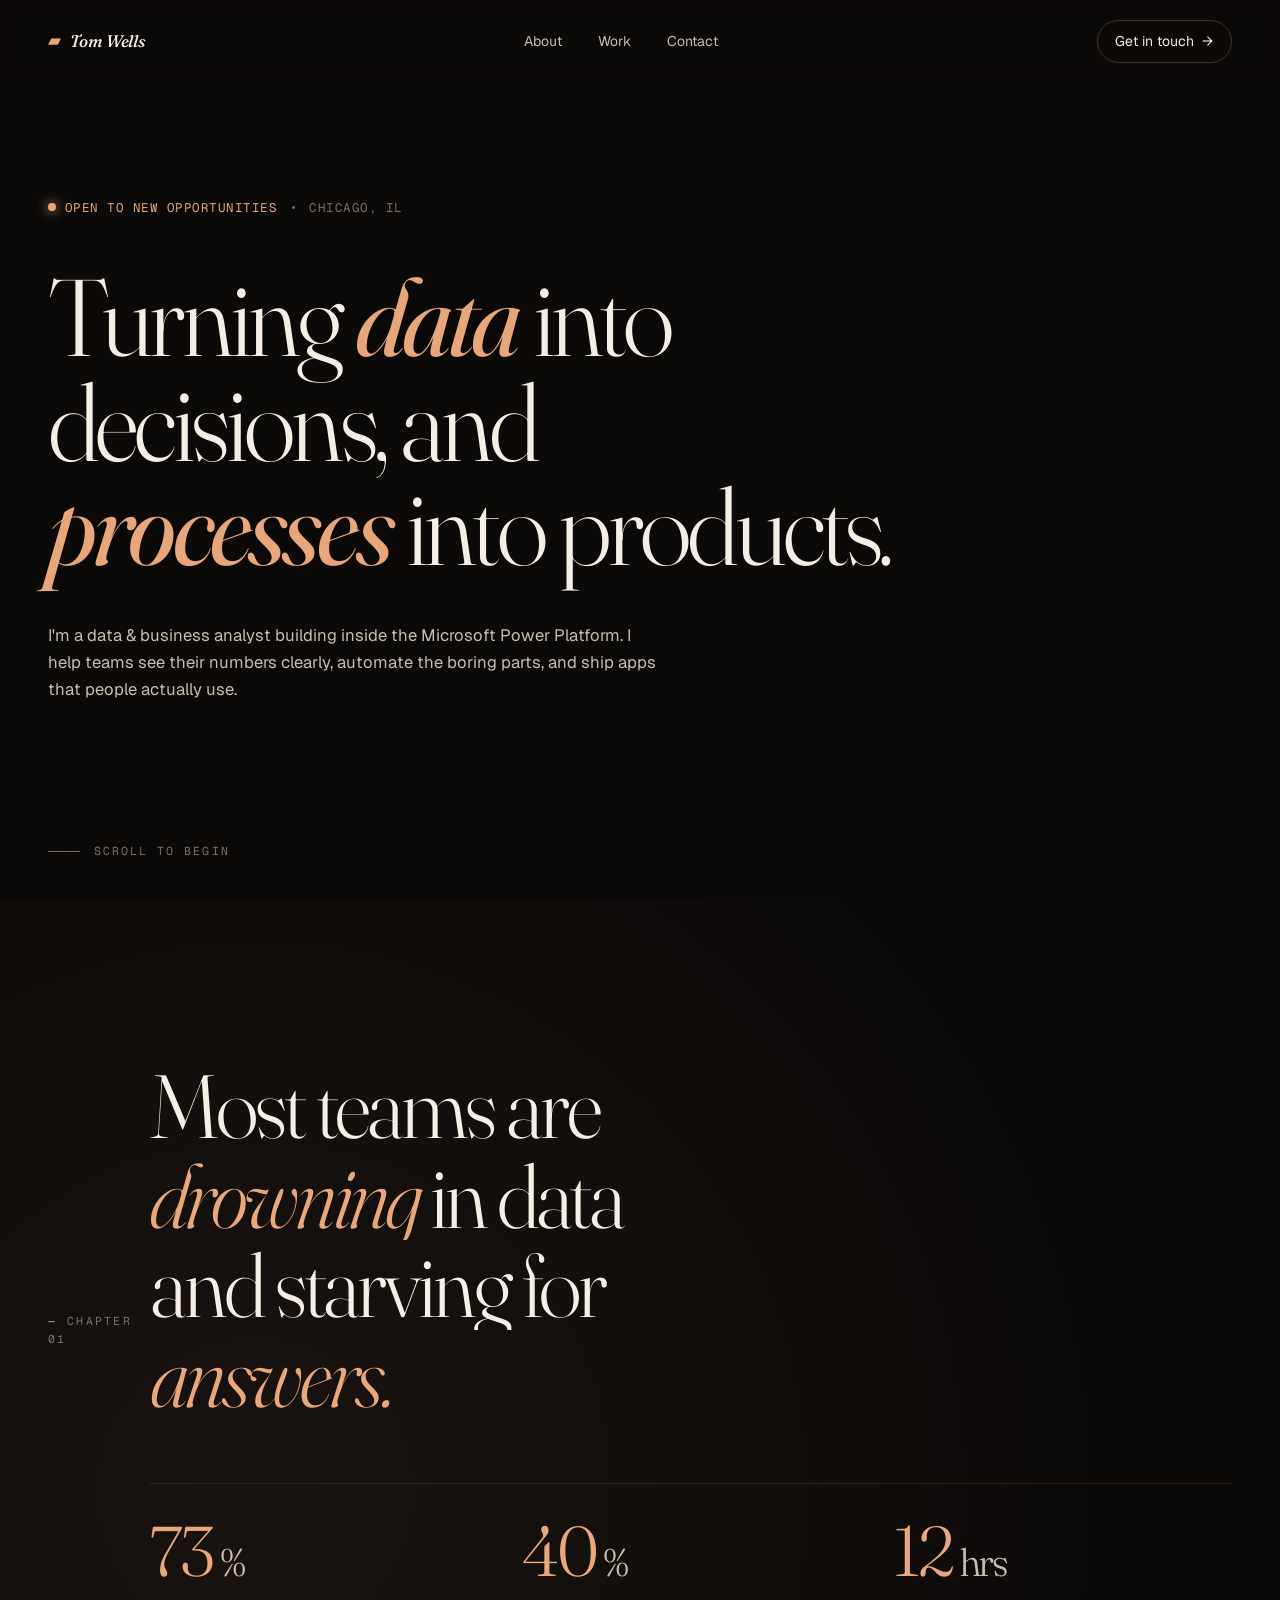
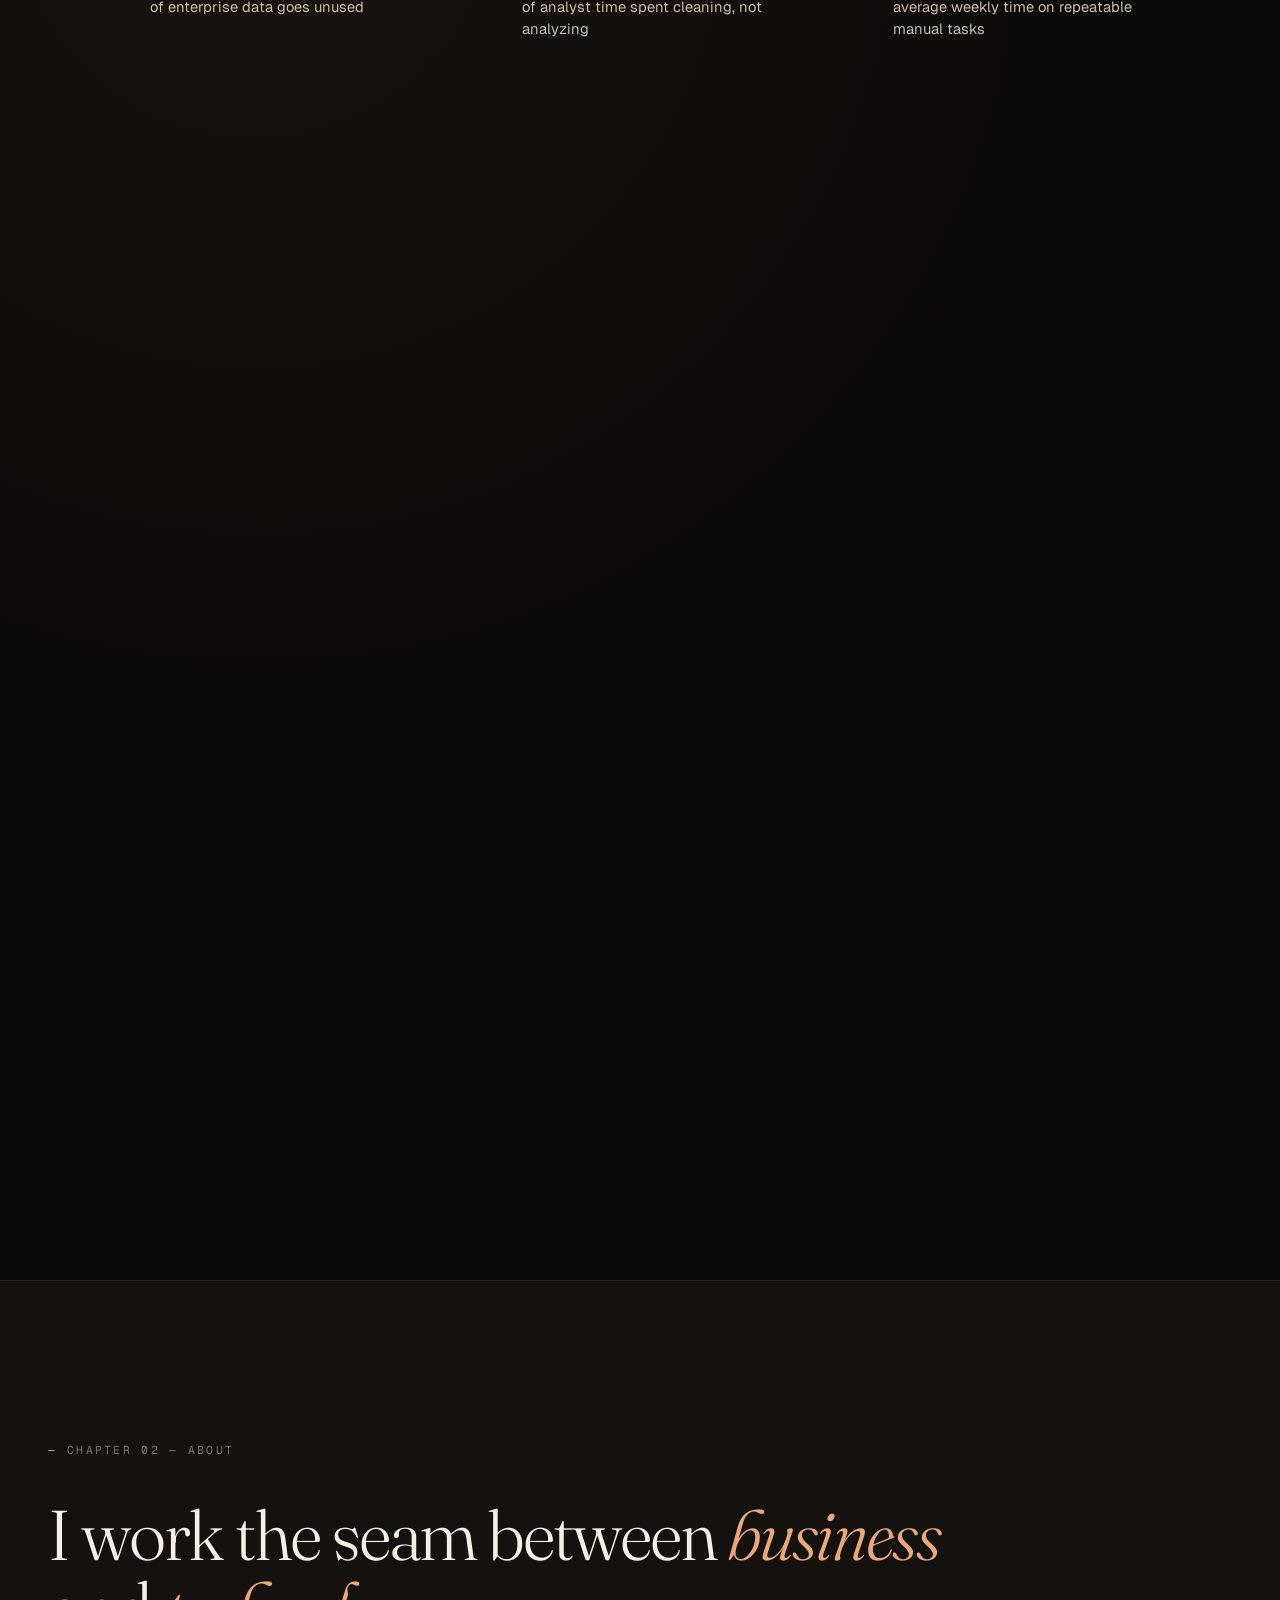
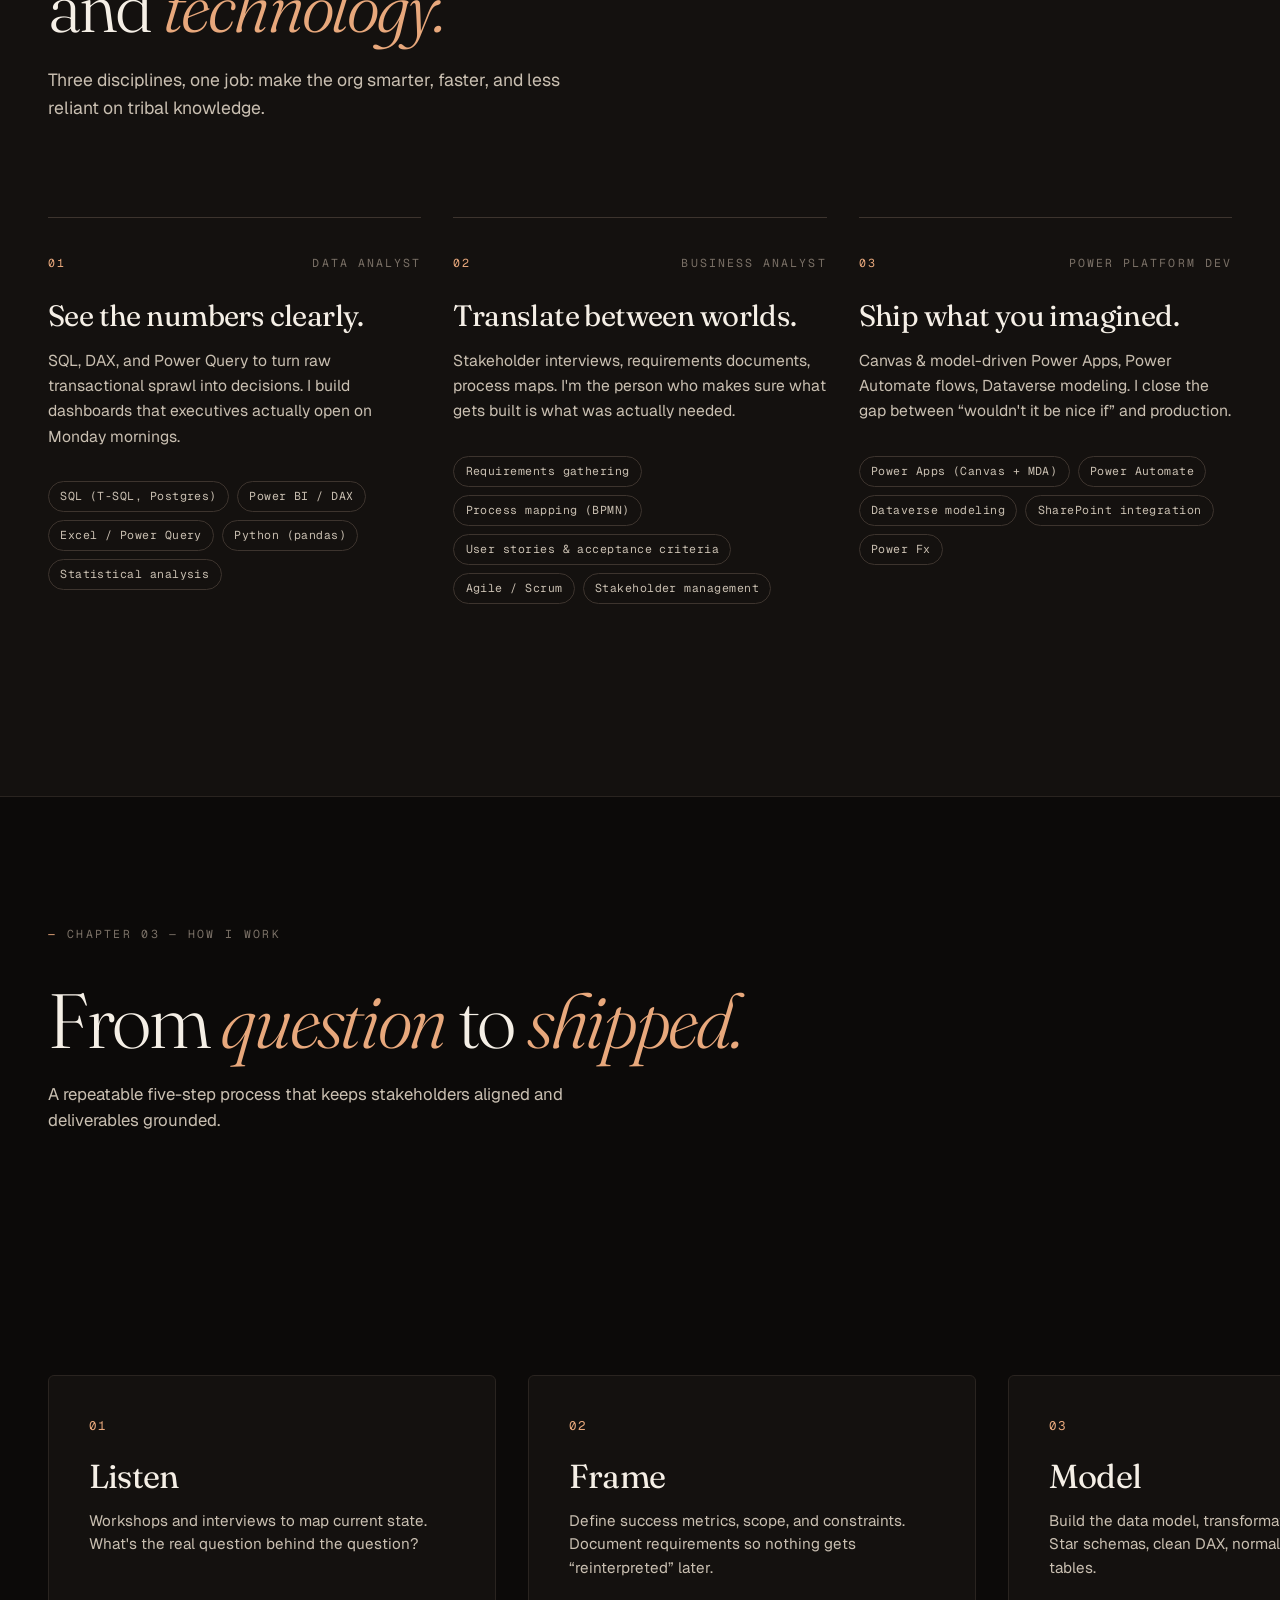
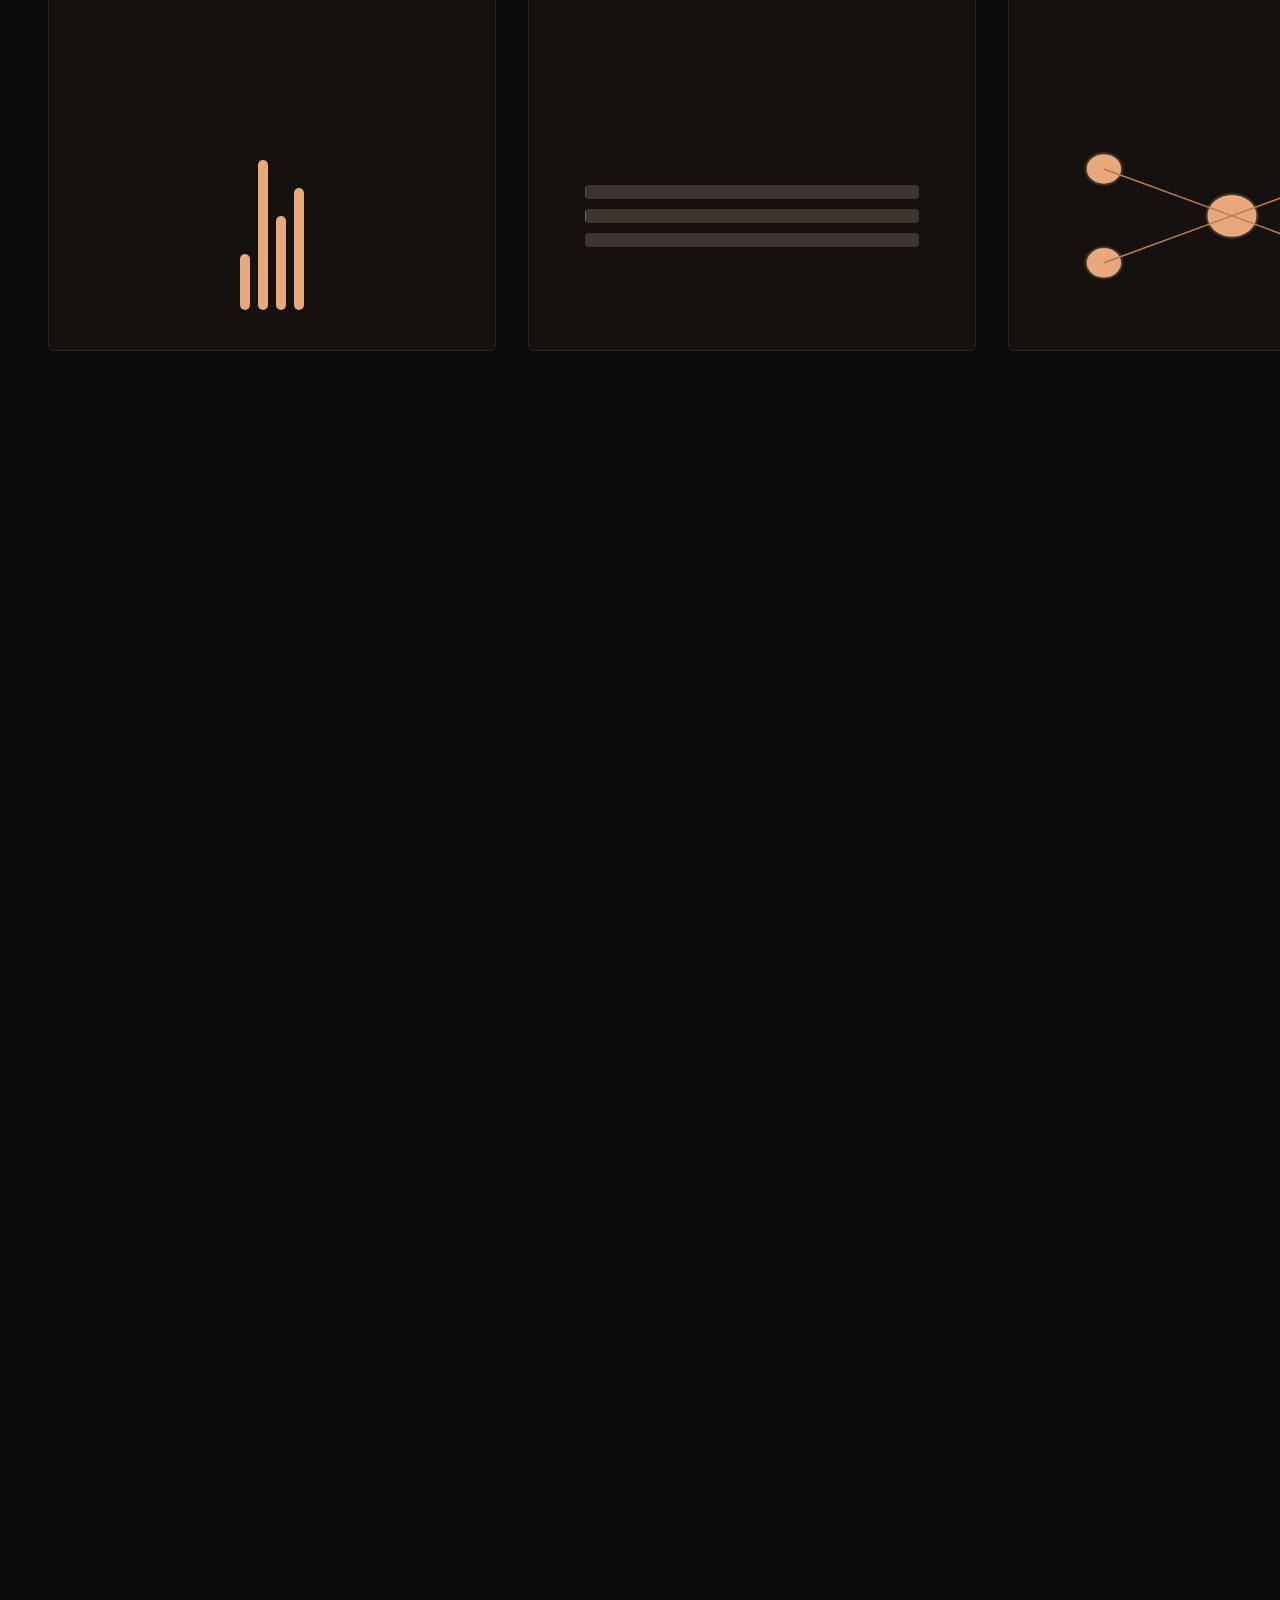
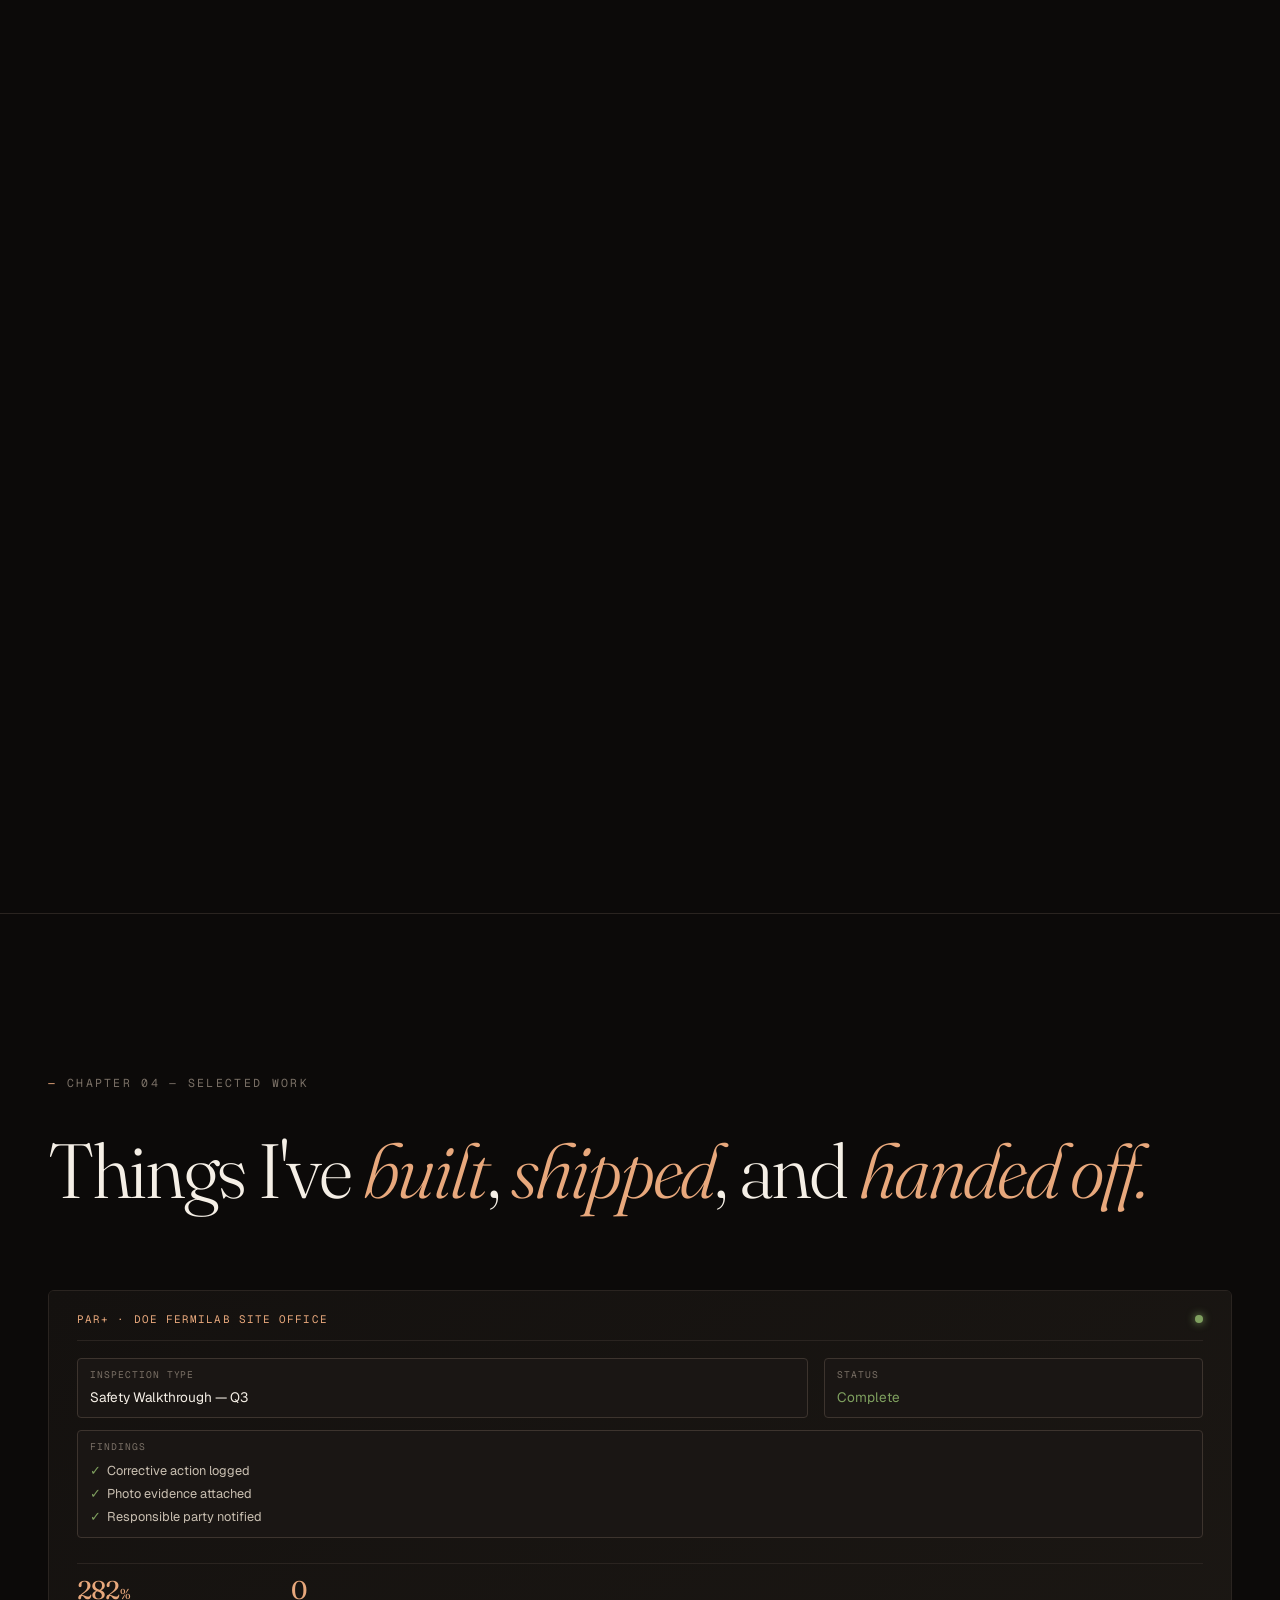
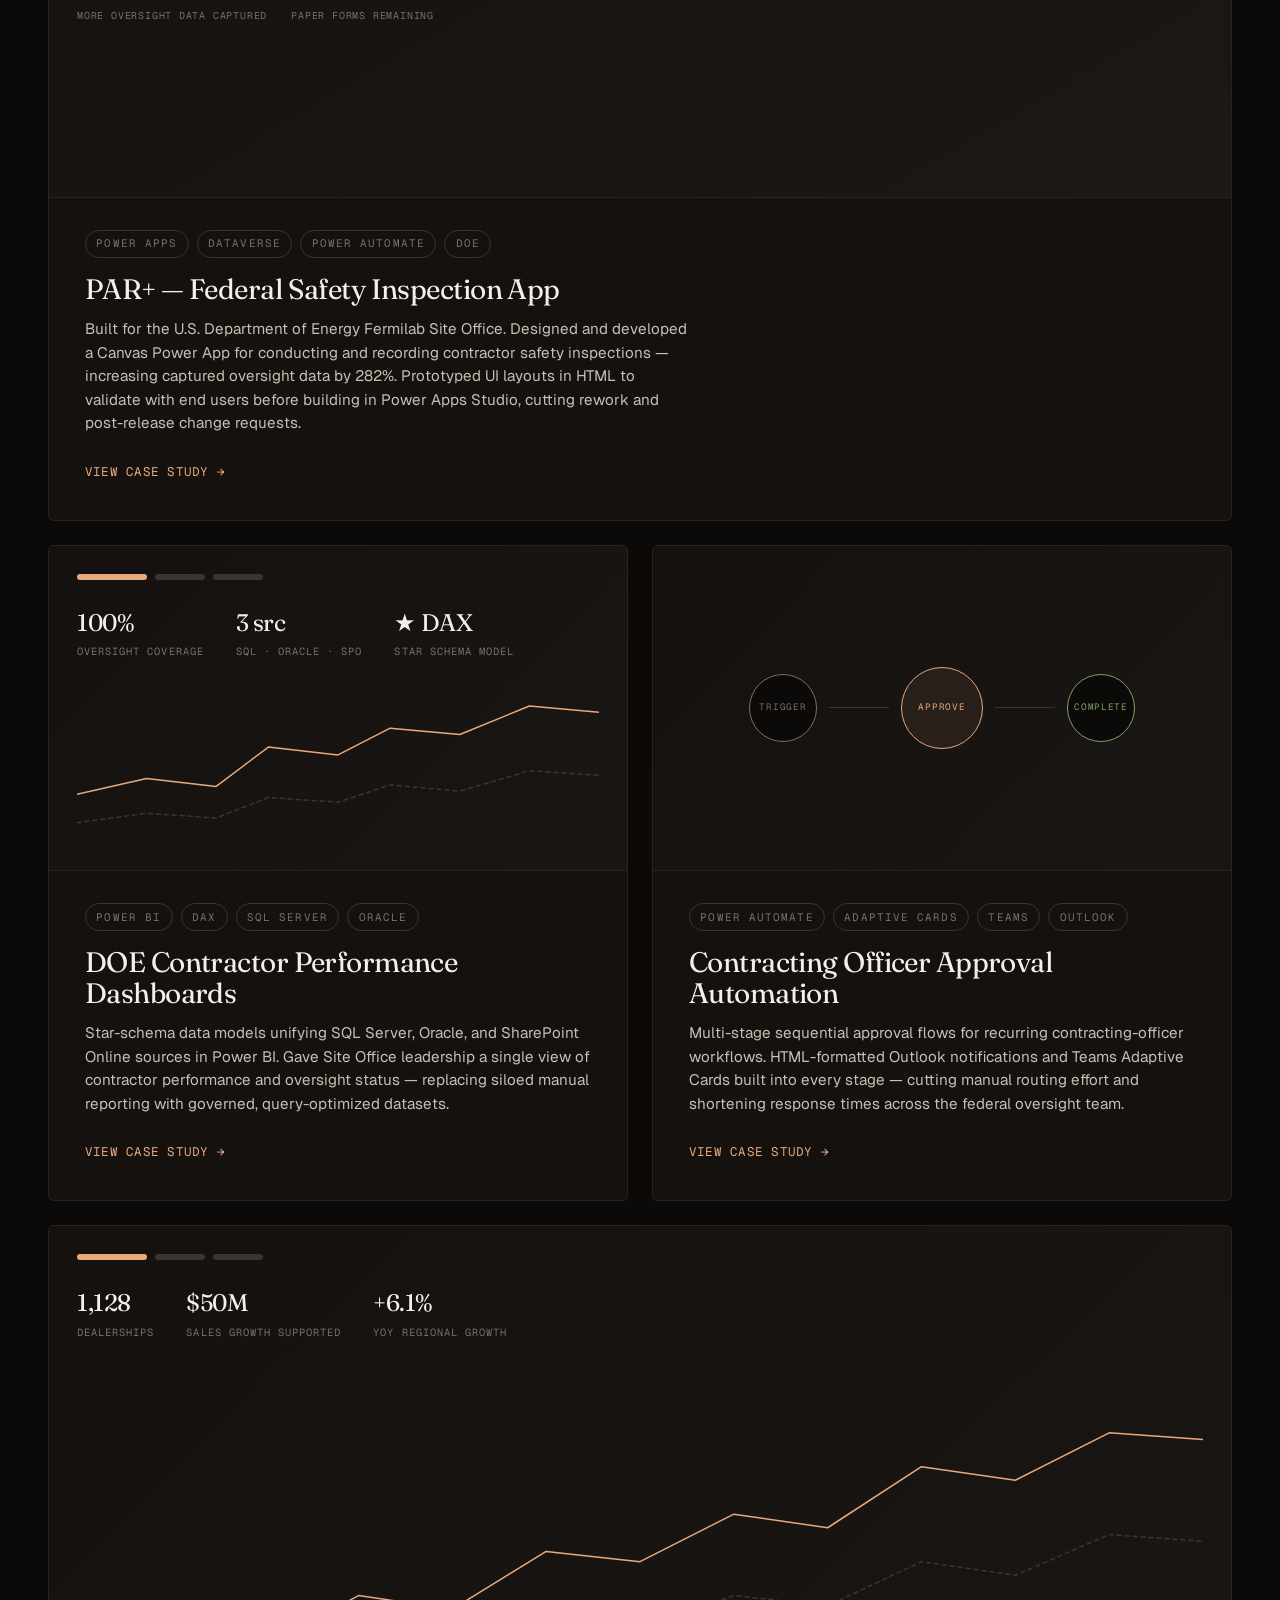
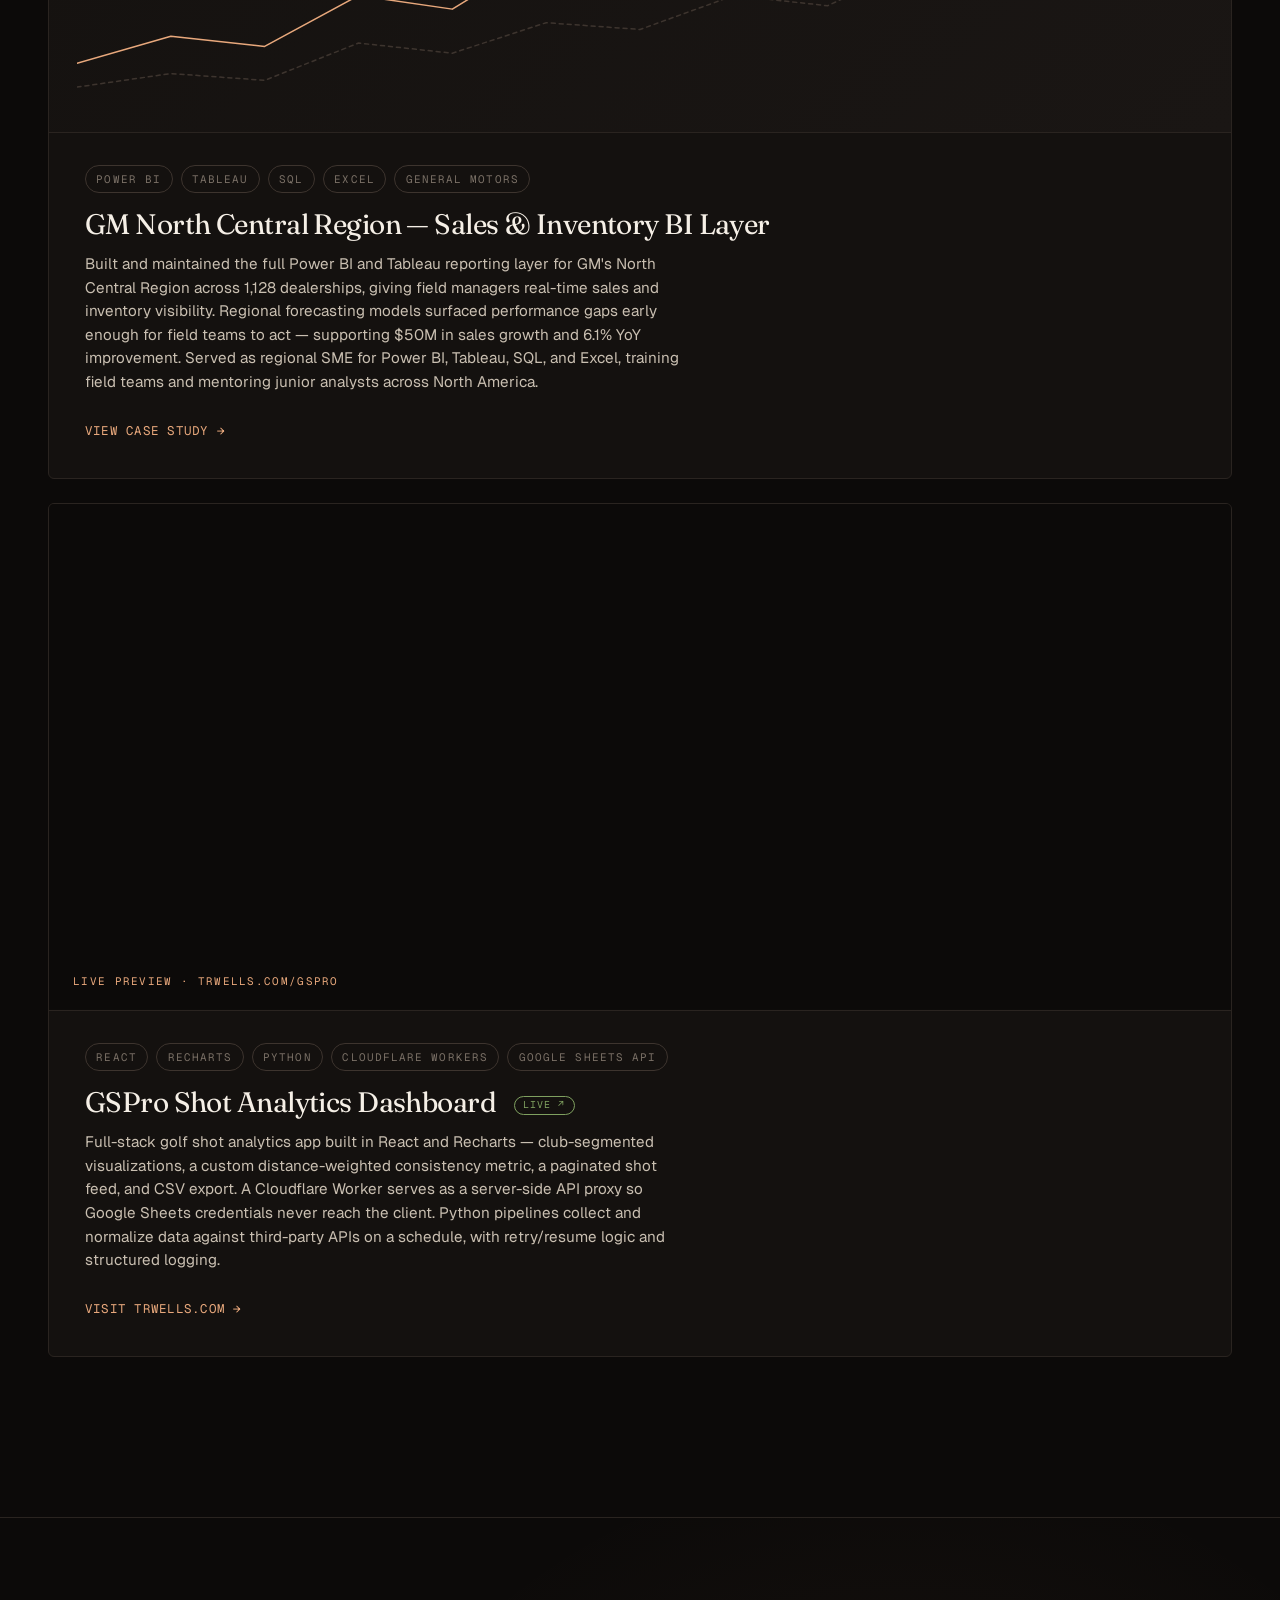
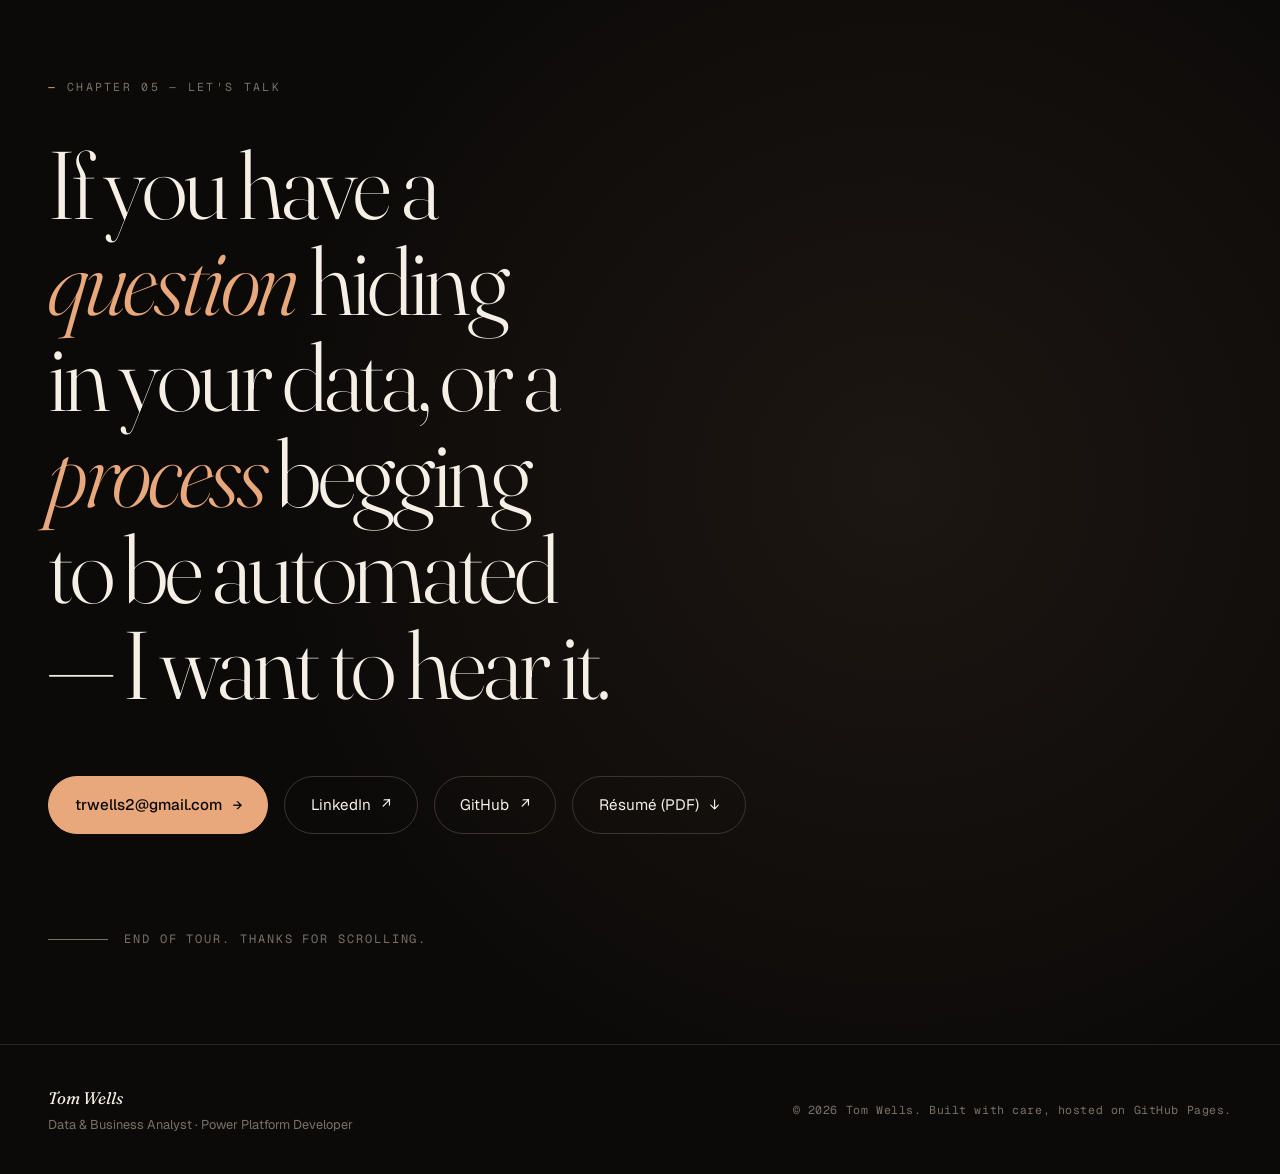
==== index.html @ bfade181 "Update personal information in index.html" ====
<!DOCTYPE html>
<html lang="en">
<head>
  <meta charset="UTF-8" />
  <meta name="viewport" content="width=device-width, initial-scale=1.0" />
  <title>Tom Wells — Data &amp; Business Analyst, Power Platform Developer</title>
  <meta name="description" content="Portfolio of Tom Wells — turning data into decisions and processes into products. Power BI, SQL, Power Apps, Power Automate." />
  <meta name="theme-color" content="#0c0a09" />

  <!-- Open Graph -->
  <meta property="og:title" content="Tom Wells — Data &amp; Business Analyst" />
  <meta property="og:description" content="Turning data into decisions and processes into products." />
  <meta property="og:type" content="website" />

  <!-- Fonts: Fraunces (display serif) + Geist (grotesque) + Geist Mono -->
  <link rel="preconnect" href="https://fonts.googleapis.com" />
  <link rel="preconnect" href="https://fonts.gstatic.com" crossorigin />
  <link href="https://fonts.googleapis.com/css2?family=Fraunces:ital,opsz,wght@0,9..144,300;0,9..144,400;0,9..144,500;0,9..144,600;0,9..144,700;1,9..144,400&family=Geist+Mono:wght@400;500&family=Geist:wght@300;400;500;600;700&display=swap" rel="stylesheet" />

  <link rel="stylesheet" href="assets/styles.css" />
</head>
<body>

  <!-- ============= GRAIN OVERLAY ============= -->
  <div class="grain" aria-hidden="true"></div>

  <!-- ============= NAVIGATION ============= -->
  <nav class="nav" id="nav">
    <a href="#top" class="nav__logo">
      <span class="nav__logo-mark">▰</span>
      <span class="nav__logo-text">Tom Wells</span>
    </a>
    <ul class="nav__links">
      <li><a href="#about">About</a></li>
      <li><a href="#portfolio">Work</a></li>
      <li><a href="#contact">Contact</a></li>
    </ul>
    <a href="#contact" class="nav__cta">
      <span>Get in touch</span>
      <span class="nav__cta-arrow">→</span>
    </a>
  </nav>

  <!-- ============= HERO ============= -->
  <header class="hero" id="top">
    <div class="hero__meta">
      <span class="hero__meta-item">Open to new opportunities</span>
      <span class="hero__meta-dot"></span>
      <span class="hero__meta-item">Chicago, IL</span>
    </div>

    <h1 class="hero__title">
      <span class="hero__line">Turning <em>data</em> into</span>
      <span class="hero__line">decisions, and</span>
      <span class="hero__line"><em>processes</em> into products.</span>
    </h1>

    <p class="hero__sub">
      I'm a data &amp; business analyst building inside the Microsoft Power Platform. I help teams see their numbers clearly, automate the boring parts, and ship apps that people actually use.
    </p>

    <div class="hero__scroll">
      <span class="hero__scroll-line"></span>
      <span class="hero__scroll-text">Scroll to begin</span>
    </div>
  </header>

  <!-- ============= STORY CHAPTER 1: THE PROBLEM ============= -->
  <section class="chapter chapter--problem" data-chapter="01">
    <div class="chapter__sticky">
      <div class="chapter__num">Chapter 01</div>
      <div class="chapter__content">
        <h2 class="chapter__heading">
          <span class="reveal-line"><span>Most teams are</span></span>
          <span class="reveal-line"><span><em>drowning</em> in data</span></span>
          <span class="reveal-line"><span>and starving for</span></span>
          <span class="reveal-line"><span><em>answers.</em></span></span>
        </h2>
        <div class="chapter__stats">
          <div class="stat" data-stat>
            <div class="stat__num"><span data-count="73">0</span><span class="stat__suffix">%</span></div>
            <div class="stat__label">of enterprise data goes unused</div>
          </div>
          <div class="stat" data-stat>
            <div class="stat__num"><span data-count="40">0</span><span class="stat__suffix">%</span></div>
            <div class="stat__label">of analyst time spent cleaning, not analyzing</div>
          </div>
          <div class="stat" data-stat>
            <div class="stat__num"><span data-count="12">0</span><span class="stat__suffix">hrs</span></div>
            <div class="stat__label">average weekly time on repeatable manual tasks</div>
          </div>
        </div>
      </div>
    </div>
  </section>

  <!-- ============= STORY CHAPTER 2: THE APPROACH ============= -->
  <section class="chapter chapter--approach" data-chapter="02" id="about">
    <div class="chapter__sticky">
      <div class="chapter__num">Chapter 02 — About</div>
      <div class="approach__grid">

        <div class="approach__intro">
          <h2 class="approach__heading">
            I work the seam between <em>business</em> and <em>technology.</em>
          </h2>
          <p class="approach__lede">
            Three disciplines, one job: make the org smarter, faster, and less reliant on tribal knowledge.
          </p>
        </div>

        <article class="pillar" data-pillar="1">
          <div class="pillar__top">
            <span class="pillar__num">01</span>
            <span class="pillar__tag">Data Analyst</span>
          </div>
          <h3 class="pillar__title">See the numbers clearly.</h3>
          <p class="pillar__body">
            SQL, DAX, and Power Query to turn raw transactional sprawl into decisions. I build dashboards that executives actually open on Monday mornings.
          </p>
          <ul class="pillar__skills">
            <li>SQL (T-SQL, Postgres)</li>
            <li>Power BI / DAX</li>
            <li>Excel / Power Query</li>
            <li>Python (pandas)</li>
            <li>Statistical analysis</li>
          </ul>
        </article>

        <article class="pillar" data-pillar="2">
          <div class="pillar__top">
            <span class="pillar__num">02</span>
            <span class="pillar__tag">Business Analyst</span>
          </div>
          <h3 class="pillar__title">Translate between worlds.</h3>
          <p class="pillar__body">
            Stakeholder interviews, requirements documents, process maps. I'm the person who makes sure what gets built is what was actually needed.
          </p>
          <ul class="pillar__skills">
            <li>Requirements gathering</li>
            <li>Process mapping (BPMN)</li>
            <li>User stories &amp; acceptance criteria</li>
            <li>Agile / Scrum</li>
            <li>Stakeholder management</li>
          </ul>
        </article>

        <article class="pillar" data-pillar="3">
          <div class="pillar__top">
            <span class="pillar__num">03</span>
            <span class="pillar__tag">Power Platform Dev</span>
          </div>
          <h3 class="pillar__title">Ship what you imagined.</h3>
          <p class="pillar__body">
            Canvas &amp; model-driven Power Apps, Power Automate flows, Dataverse modeling. I close the gap between &ldquo;wouldn't it be nice if&rdquo; and production.
          </p>
          <ul class="pillar__skills">
            <li>Power Apps (Canvas + MDA)</li>
            <li>Power Automate</li>
            <li>Dataverse modeling</li>
            <li>SharePoint integration</li>
            <li>Power Fx</li>
          </ul>
        </article>

      </div>
    </div>
  </section>

  <!-- ============= STORY CHAPTER 3: THE PROCESS (HORIZONTAL) ============= -->
  <section class="chapter chapter--process" data-chapter="03">
    <div class="process__intro">
      <div class="chapter__num">Chapter 03 — How I work</div>
      <h2 class="process__heading">
        From <em>question</em> to <em>shipped.</em>
      </h2>
      <p class="process__lede">A repeatable five-step process that keeps stakeholders aligned and deliverables grounded.</p>
    </div>

    <div class="process__track-wrap">
      <div class="process__track" id="processTrack">

        <article class="step" data-step="1">
          <div class="step__num">01</div>
          <h3 class="step__title">Listen</h3>
          <p class="step__body">
            Workshops and interviews to map current state. What's the real question behind the question?
          </p>
          <div class="step__visual step__visual--listen">
            <span></span><span></span><span></span><span></span>
          </div>
        </article>

        <article class="step" data-step="2">
          <div class="step__num">02</div>
          <h3 class="step__title">Frame</h3>
          <p class="step__body">
            Define success metrics, scope, and constraints. Document requirements so nothing gets &ldquo;reinterpreted&rdquo; later.
          </p>
          <div class="step__visual step__visual--frame">
            <div></div><div></div><div></div>
          </div>
        </article>

        <article class="step" data-step="3">
          <div class="step__num">03</div>
          <h3 class="step__title">Model</h3>
          <p class="step__body">
            Build the data model, transformations, and logic. Star schemas, clean DAX, normalized Dataverse tables.
          </p>
          <div class="step__visual step__visual--model">
            <svg viewBox="0 0 200 120" preserveAspectRatio="none">
              <circle cx="100" cy="60" r="14"></circle>
              <circle cx="30" cy="30" r="10"></circle>
              <circle cx="170" cy="30" r="10"></circle>
              <circle cx="30" cy="90" r="10"></circle>
              <circle cx="170" cy="90" r="10"></circle>
              <line x1="100" y1="60" x2="30" y2="30"></line>
              <line x1="100" y1="60" x2="170" y2="30"></line>
              <line x1="100" y1="60" x2="30" y2="90"></line>
              <line x1="100" y1="60" x2="170" y2="90"></line>
            </svg>
          </div>
        </article>

        <article class="step" data-step="4">
          <div class="step__num">04</div>
          <h3 class="step__title">Build</h3>
          <p class="step__body">
            Power BI reports, Power Apps screens, Power Automate flows. Iterate with stakeholders weekly.
          </p>
          <div class="step__visual step__visual--build">
            <div class="bar" style="--h: 40%"></div>
            <div class="bar" style="--h: 70%"></div>
            <div class="bar" style="--h: 55%"></div>
            <div class="bar" style="--h: 90%"></div>
            <div class="bar" style="--h: 65%"></div>
          </div>
        </article>

        <article class="step" data-step="5">
          <div class="step__num">05</div>
          <h3 class="step__title">Hand off</h3>
          <p class="step__body">
            Documentation, training, and a clean transition. Solutions that don't require me to keep them alive.
          </p>
          <div class="step__visual step__visual--handoff">
            <span class="check">✓</span>
          </div>
        </article>

      </div>
    </div>
  </section>

  <!-- ============= STORY CHAPTER 4: PORTFOLIO ============= -->
  <section class="chapter chapter--work" id="portfolio" data-chapter="04">
    <div class="work__head">
      <div class="chapter__num">Chapter 04 — Selected work</div>
      <h2 class="work__heading">
        Things I've <em>built</em>, <em>shipped</em>, and <em>handed off.</em>
      </h2>
    </div>

    <div class="work__grid">

      <!-- PROJECT 1: PAR+ — hero card (full-width) -->
      <a href="/par.html" class="project project--lg" data-project>
        <div class="project__media">
          <div class="project__viz project__viz--app">
            <div class="app__topbar">
              <span class="app__topbar-label">PAR+ · DOE Fermilab Site Office</span>
              <span class="app__topbar-dot"></span>
            </div>
            <div class="app__form-row">
              <div class="app__form-field app__form-field--wide">
                <div class="app__form-label">Inspection Type</div>
                <div class="app__form-value">Safety Walkthrough — Q3</div>
              </div>
              <div class="app__form-field">
                <div class="app__form-label">Status</div>
                <div class="app__form-value app__form-value--good">Complete</div>
              </div>
            </div>
            <div class="app__form-row">
              <div class="app__form-field app__form-field--wide">
                <div class="app__form-label">Findings</div>
                <div class="app__form-check"><span>✓</span> Corrective action logged</div>
                <div class="app__form-check"><span>✓</span> Photo evidence attached</div>
                <div class="app__form-check"><span>✓</span> Responsible party notified</div>
              </div>
            </div>
            <div class="app__stat-row">
              <div class="app__stat"><div class="app__stat-num">282<span>%</span></div><div class="app__stat-lbl">more oversight data captured</div></div>
              <div class="app__stat"><div class="app__stat-num">0</div><div class="app__stat-lbl">paper forms remaining</div></div>
            </div>
          </div>
        </div>
        <div class="project__meta">
          <div class="project__tags">
            <span>Power Apps</span><span>Dataverse</span><span>Power Automate</span><span>DOE</span>
          </div>
          <h3 class="project__title">PAR+ — Federal Safety Inspection App</h3>
          <p class="project__desc">Built for the U.S. Department of Energy Fermilab Site Office. Designed and developed a Canvas Power App for conducting and recording contractor safety inspections — increasing captured oversight data by 282%. Prototyped UI layouts in HTML to validate with end users before building in Power Apps Studio, cutting rework and post-release change requests.</p>
          <div class="project__cta">View case study <span>→</span></div>
        </div>
      </a>

      <!-- PROJECT 2: DOE Power BI Dashboards -->
      <a href="#" class="project" data-project>
        <div class="project__media">
          <div class="project__viz project__viz--bi">
            <div class="viz__header"><span></span><span></span><span></span></div>
            <div class="viz__kpis">
              <div class="viz__kpi"><div class="viz__kpi-num">100%</div><div class="viz__kpi-label">Oversight coverage</div></div>
              <div class="viz__kpi"><div class="viz__kpi-num">3 src</div><div class="viz__kpi-label">SQL · Oracle · SPO</div></div>
              <div class="viz__kpi"><div class="viz__kpi-num">★ DAX</div><div class="viz__kpi-label">Star schema model</div></div>
            </div>
            <div class="viz__chart">
              <svg viewBox="0 0 300 100" preserveAspectRatio="none">
                <polyline points="0,70 40,60 80,65 110,40 150,45 180,28 220,32 260,14 300,18"></polyline>
                <polyline class="dim" points="0,88 40,82 80,85 110,72 150,75 180,64 220,68 260,55 300,58"></polyline>
              </svg>
            </div>
          </div>
        </div>
        <div class="project__meta">
          <div class="project__tags"><span>Power BI</span><span>DAX</span><span>SQL Server</span><span>Oracle</span></div>
          <h3 class="project__title">DOE Contractor Performance Dashboards</h3>
          <p class="project__desc">Star-schema data models unifying SQL Server, Oracle, and SharePoint Online sources in Power BI. Gave Site Office leadership a single view of contractor performance and oversight status — replacing siloed manual reporting with governed, query-optimized datasets.</p>
          <div class="project__cta">View case study <span>→</span></div>
        </div>
      </a>

      <!-- PROJECT 3: Multi-stage Approval Automation -->
      <a href="#" class="project" data-project>
        <div class="project__media">
          <div class="project__viz project__viz--flow">
            <div class="flow__node flow__node--trigger">
              <span class="flow__node-label">Trigger</span>
            </div>
            <div class="flow__line flow__line--animated"></div>
            <div class="flow__node flow__node--mid">
              <span class="flow__node-label">Approve</span>
            </div>
            <div class="flow__line flow__line--animated"></div>
            <div class="flow__node flow__node--done">
              <span class="flow__node-label">Complete</span>
            </div>
          </div>
        </div>
        <div class="project__meta">
          <div class="project__tags"><span>Power Automate</span><span>Adaptive Cards</span><span>Teams</span><span>Outlook</span></div>
          <h3 class="project__title">Contracting Officer Approval Automation</h3>
          <p class="project__desc">Multi-stage sequential approval flows for recurring contracting-officer workflows. HTML-formatted Outlook notifications and Teams Adaptive Cards built into every stage — cutting manual routing effort and shortening response times across the federal oversight team.</p>
          <div class="project__cta">View case study <span>→</span></div>
        </div>
      </a>

      <!-- PROJECT 4: GM Dealership BI — wide card -->
      <a href="#" class="project project--wide" data-project>
        <div class="project__media">
          <div class="project__viz project__viz--bi project__viz--gm">
            <div class="viz__header"><span></span><span></span><span></span></div>
            <div class="viz__kpis">
              <div class="viz__kpi"><div class="viz__kpi-num">1,128</div><div class="viz__kpi-label">Dealerships</div></div>
              <div class="viz__kpi"><div class="viz__kpi-num">$50M</div><div class="viz__kpi-label">Sales growth supported</div></div>
              <div class="viz__kpi"><div class="viz__kpi-num">+6.1%</div><div class="viz__kpi-label">YoY regional growth</div></div>
            </div>
            <div class="viz__chart">
              <svg viewBox="0 0 300 100" preserveAspectRatio="none">
                <polyline points="0,88 25,80 50,83 75,68 100,72 125,55 150,58 175,44 200,48 225,30 250,34 275,20 300,22"></polyline>
                <polyline class="dim" points="0,95 25,91 50,93 75,82 100,85 125,76 150,78 175,68 200,71 225,58 250,62 275,50 300,52"></polyline>
              </svg>
            </div>
          </div>
        </div>
        <div class="project__meta">
          <div class="project__tags"><span>Power BI</span><span>Tableau</span><span>SQL</span><span>Excel</span><span>General Motors</span></div>
          <h3 class="project__title">GM North Central Region — Sales &amp; Inventory BI Layer</h3>
          <p class="project__desc">Built and maintained the full Power BI and Tableau reporting layer for GM's North Central Region across 1,128 dealerships, giving field managers real-time sales and inventory visibility. Regional forecasting models surfaced performance gaps early enough for field teams to act — supporting $50M in sales growth and 6.1% YoY improvement. Served as regional SME for Power BI, Tableau, SQL, and Excel, training field teams and mentoring junior analysts across North America.</p>
          <div class="project__cta">View case study <span>→</span></div>
        </div>
      </a>

      <!-- PROJECT 5: GSPro Shot Analytics — live project with iframe preview -->
      <a href="https://trwells.com/gspro" target="_blank" rel="noopener" class="project project--lg" data-project>
        <div class="project__media project__media--iframe">
          <iframe
            class="project__iframe"
            src="https://trwells.com/gspro"
            title="GSPro Shot Analytics Dashboard — live preview"
            loading="lazy"
            scrolling="no"
            tabindex="-1"
            aria-hidden="true"
          ></iframe>
          <div class="project__iframe-overlay" aria-hidden="true">
            <span class="project__iframe-label">Live preview · trwells.com/gspro</span>
          </div>
        </div>
        <div class="project__meta">
          <div class="project__tags">
            <span>React</span><span>Recharts</span><span>Python</span><span>Cloudflare Workers</span><span>Google Sheets API</span>
          </div>
          <h3 class="project__title">GSPro Shot Analytics Dashboard
            <span class="project__live-badge">Live ↗</span>
          </h3>
          <p class="project__desc">Full-stack golf shot analytics app built in React and Recharts — club-segmented visualizations, a custom distance-weighted consistency metric, a paginated shot feed, and CSV export. A Cloudflare Worker serves as a server-side API proxy so Google Sheets credentials never reach the client. Python pipelines collect and normalize data against third-party APIs on a schedule, with retry/resume logic and structured logging.</p>
          <div class="project__cta">Visit trwells.com <span>→</span></div>
        </div>
      </a>

    </div>
  </section>

  <!-- ============= STORY CHAPTER 5: CONTACT / CTA ============= -->
  <section class="chapter chapter--contact" id="contact" data-chapter="05">
    <div class="contact__inner">
      <div class="chapter__num">Chapter 05 — Let's talk</div>
      <h2 class="contact__heading">
        <span>If you have a</span>
        <span><em>question</em> hiding</span>
        <span>in your data, or a</span>
        <span><em>process</em> begging</span>
        <span>to be automated</span>
        <span>— I want to hear it.</span>
      </h2>

      <div class="contact__actions">
        <a class="contact__btn contact__btn--primary" href="mailto:trwells2@gmail.com">
          <span>trwells2@gmail.com</span>
          <span class="contact__btn-arrow">→</span>
        </a>
        <a class="contact__btn" href="linkedin.com/in/thomas-r-wells" target="_blank" rel="noopener">
          <span>LinkedIn</span><span class="contact__btn-arrow">↗</span>
        </a>
        <a class="contact__btn" href="https://github.com/trwells2/" target="_blank" rel="noopener">
          <span>GitHub</span><span class="contact__btn-arrow">↗</span>
        </a>
        <a class="contact__btn" href="/resume.pdf">
          <span>Résumé (PDF)</span><span class="contact__btn-arrow">↓</span>
        </a>
      </div>

      <div class="contact__sig">
        <span class="contact__sig-line"></span>
        <span>End of tour. Thanks for scrolling.</span>
      </div>
    </div>
  </section>

  <!-- ============= FOOTER ============= -->
  <footer class="footer">
    <div class="footer__col">
      <div class="footer__brand">Tom Wells</div>
      <div class="footer__tag">Data &amp; Business Analyst · Power Platform Developer</div>
    </div>
    <div class="footer__col footer__col--right">
      <div class="footer__copy">© <span id="year">2026</span> Tom Wells. Built with care, hosted on GitHub Pages.</div>
    </div>
  </footer>

  <script src="assets/script.js"></script>
</body>
</html>
---- assets/styles.css ----
/* =========================================================
   Portfolio — Editorial dark theme
   Designed with: Fraunces (display serif) + Geist (grotesque)
   ========================================================= */

/* ------------ TOKENS ------------ */
:root {
  /* Color */
  --bg:           #0c0a09;        /* near-black, warm */
  --bg-soft:      #14110f;
  --bg-raise:    #1a1614;
  --ink:         #f5efe6;        /* warm cream */
  --ink-soft:    #c9bfb1;
  --ink-mute:    #7a7066;
  --line:        #2a2420;
  --line-strong: #3d342e;
  --accent:      #e8a87c;        /* warm amber */
  --accent-hot:  #f4b681;
  --accent-deep: #b87a4f;
  --danger:      #c4554d;
  --good:        #7fa05f;

  /* Type */
  --serif: "Fraunces", "Times New Roman", serif;
  --sans:  "Geist", -apple-system, BlinkMacSystemFont, sans-serif;
  --mono:  "Geist Mono", ui-monospace, monospace;

  /* Layout */
  --gutter: clamp(1.25rem, 4vw, 3rem);
  --max:    1400px;
  --radius: 6px;

  /* Motion */
  --ease: cubic-bezier(0.22, 1, 0.36, 1);
  --ease-out: cubic-bezier(0.16, 1, 0.3, 1);
}

/* ------------ RESET ------------ */
*, *::before, *::after { box-sizing: border-box; }
html { scroll-behavior: smooth; }
body {
  margin: 0;
  font-family: var(--sans);
  font-weight: 400;
  font-size: 16px;
  line-height: 1.55;
  color: var(--ink);
  background: var(--bg);
  -webkit-font-smoothing: antialiased;
  -moz-osx-font-smoothing: grayscale;
  overflow-x: hidden;
}
img, svg { display: block; max-width: 100%; }
a { color: inherit; text-decoration: none; }
ul { list-style: none; padding: 0; margin: 0; }
button { font: inherit; cursor: pointer; }
::selection { background: var(--accent); color: var(--bg); }

/* ------------ GRAIN OVERLAY ------------ */
.grain {
  position: fixed;
  inset: 0;
  pointer-events: none;
  z-index: 200;
  opacity: 0.035;
  mix-blend-mode: overlay;
  background-image:
    url("data:image/svg+xml;utf8,<svg xmlns='http://www.w3.org/2000/svg' width='200' height='200'><filter id='n'><feTurbulence type='fractalNoise' baseFrequency='0.85' numOctaves='2' stitchTiles='stitch'/><feColorMatrix values='0 0 0 0 0 0 0 0 0 0 0 0 0 0 0 0 0 0 0.6 0'/></filter><rect width='100%' height='100%' filter='url(%23n)'/></svg>");
}

/* ------------ NAV ------------ */
.nav {
  position: fixed;
  top: 0; left: 0; right: 0;
  z-index: 100;
  display: flex;
  align-items: center;
  justify-content: space-between;
  padding: 1.25rem var(--gutter);
  backdrop-filter: blur(12px);
  -webkit-backdrop-filter: blur(12px);
  background: rgba(12, 10, 9, 0.5);
  border-bottom: 1px solid transparent;
  transition: border-color 0.4s var(--ease), background 0.4s var(--ease);
}
.nav.is-scrolled {
  background: rgba(12, 10, 9, 0.85);
  border-bottom-color: var(--line);
}
.nav__logo {
  display: flex;
  align-items: center;
  gap: 0.6rem;
  font-family: var(--serif);
  font-style: italic;
  font-weight: 500;
  font-size: 1.05rem;
  letter-spacing: -0.01em;
}
.nav__logo-mark {
  color: var(--accent);
  font-style: normal;
  transform: translateY(-1px);
}
.nav__links {
  display: flex;
  gap: 2.25rem;
  font-size: 0.875rem;
  font-weight: 400;
}
.nav__links a {
  position: relative;
  color: var(--ink-soft);
  transition: color 0.25s var(--ease);
}
.nav__links a::after {
  content: "";
  position: absolute;
  left: 0; bottom: -4px;
  width: 0;
  height: 1px;
  background: var(--accent);
  transition: width 0.3s var(--ease);
}
.nav__links a:hover { color: var(--ink); }
.nav__links a:hover::after { width: 100%; }
.nav__cta {
  display: inline-flex;
  align-items: center;
  gap: 0.5rem;
  font-size: 0.875rem;
  padding: 0.6rem 1.1rem;
  border: 1px solid var(--line-strong);
  border-radius: 100px;
  transition: all 0.3s var(--ease);
}
.nav__cta:hover {
  background: var(--accent);
  border-color: var(--accent);
  color: var(--bg);
}
.nav__cta:hover .nav__cta-arrow {
  transform: translateX(3px);
}
.nav__cta-arrow {
  transition: transform 0.3s var(--ease);
}

@media (max-width: 720px) {
  .nav__links { display: none; }
}

/* =========================================================
   HERO
   ========================================================= */
.hero {
  min-height: 100vh;
  padding: 9rem var(--gutter) 4rem;
  display: flex;
  flex-direction: column;
  justify-content: center;
  position: relative;
  max-width: var(--max);
  margin: 0 auto;
}

.hero__meta {
  display: inline-flex;
  align-items: center;
  gap: 0.9rem;
  font-family: var(--mono);
  font-size: 0.78rem;
  text-transform: uppercase;
  letter-spacing: 0.12em;
  color: var(--ink-mute);
  margin-bottom: 3rem;
  opacity: 0;
  animation: fadeUp 0.9s var(--ease-out) 0.2s forwards;
}
.hero__meta-item:first-child { color: var(--accent); }
.hero__meta-item:first-child::before {
  content: "";
  display: inline-block;
  width: 8px; height: 8px;
  background: var(--accent);
  border-radius: 50%;
  margin-right: 0.55rem;
  vertical-align: 1px;
  box-shadow: 0 0 12px var(--accent);
  animation: pulse 2.4s ease-in-out infinite;
}
.hero__meta-dot {
  width: 3px; height: 3px;
  background: var(--ink-mute);
  border-radius: 50%;
}

@keyframes pulse {
  0%, 100% { opacity: 1; }
  50% { opacity: 0.4; }
}

.hero__title {
  font-family: var(--serif);
  font-weight: 300;
  font-size: clamp(2.75rem, 8.5vw, 8rem);
  line-height: 0.96;
  letter-spacing: -0.035em;
  margin: 0 0 2.75rem;
  font-variation-settings: "opsz" 144;
}
.hero__line {
  display: block;
  opacity: 0;
  transform: translateY(40px);
  animation: lineUp 1.1s var(--ease-out) forwards;
}
.hero__line:nth-child(1) { animation-delay: 0.35s; }
.hero__line:nth-child(2) { animation-delay: 0.5s; }
.hero__line:nth-child(3) { animation-delay: 0.65s; }
.hero__title em {
  font-style: italic;
  color: var(--accent);
  font-weight: 400;
}

@keyframes lineUp {
  to { opacity: 1; transform: translateY(0); }
}
@keyframes fadeUp {
  to { opacity: 1; transform: translateY(0); }
}

.hero__sub {
  max-width: 38rem;
  font-size: clamp(1rem, 1.3vw, 1.15rem);
  line-height: 1.6;
  color: var(--ink-soft);
  margin: 0 0 5rem;
  opacity: 0;
  animation: fadeUp 1s var(--ease-out) 0.95s forwards;
}

.hero__scroll {
  position: absolute;
  bottom: 2.5rem;
  left: var(--gutter);
  display: flex;
  align-items: center;
  gap: 0.85rem;
  font-family: var(--mono);
  font-size: 0.72rem;
  text-transform: uppercase;
  letter-spacing: 0.18em;
  color: var(--ink-mute);
  opacity: 0;
  animation: fadeUp 1s var(--ease-out) 1.3s forwards;
}
.hero__scroll-line {
  width: 32px; height: 1px;
  background: var(--ink-mute);
  position: relative;
  overflow: hidden;
}
.hero__scroll-line::after {
  content: "";
  position: absolute;
  inset: 0;
  background: var(--accent);
  transform: translateX(-100%);
  animation: scrollIndicator 2.4s ease-in-out infinite;
}
@keyframes scrollIndicator {
  0%   { transform: translateX(-100%); }
  60%  { transform: translateX(0); }
  100% { transform: translateX(100%); }
}

/* =========================================================
   CHAPTER SCAFFOLD
   ========================================================= */
.chapter {
  position: relative;
  padding: 0 var(--gutter);
}
.chapter__num {
  font-family: var(--mono);
  font-size: 0.72rem;
  text-transform: uppercase;
  letter-spacing: 0.2em;
  color: var(--ink-mute);
  margin-bottom: 2.5rem;
}
.chapter__num::before {
  content: "—";
  margin-right: 0.6rem;
  color: var(--accent);
}

/* =========================================================
   CHAPTER 01 — PROBLEM (sticky pinned)
   ========================================================= */
.chapter--problem {
  height: 220vh;
  background:
    radial-gradient(circle at 20% 30%, rgba(232, 168, 124, 0.06) 0%, transparent 50%),
    var(--bg);
}
.chapter--problem .chapter__sticky {
  position: sticky;
  top: 0;
  height: 100vh;
  display: flex;
  align-items: center;
  max-width: var(--max);
  margin: 0 auto;
}
.chapter--problem .chapter__content {
  width: 100%;
}
.chapter__heading {
  font-family: var(--serif);
  font-weight: 300;
  font-size: clamp(2.25rem, 7vw, 6.5rem);
  line-height: 1;
  letter-spacing: -0.035em;
  margin: 0 0 4rem;
  font-variation-settings: "opsz" 144;
}
.chapter__heading em {
  font-style: italic;
  color: var(--accent);
}
.reveal-line {
  display: block;
  overflow: hidden;
}
.reveal-line > span {
  display: block;
  transform: translateY(110%);
  transition: transform 1.1s var(--ease-out);
}
.reveal-line.is-in > span { transform: translateY(0); }
.reveal-line:nth-child(1) > span { transition-delay: 0.05s; }
.reveal-line:nth-child(2) > span { transition-delay: 0.18s; }
.reveal-line:nth-child(3) > span { transition-delay: 0.31s; }
.reveal-line:nth-child(4) > span { transition-delay: 0.44s; }

.chapter__stats {
  display: grid;
  grid-template-columns: repeat(3, 1fr);
  gap: 2rem;
  border-top: 1px solid var(--line);
  padding-top: 2rem;
}
.stat {
  opacity: 0;
  transform: translateY(30px);
  transition: opacity 0.8s var(--ease), transform 0.8s var(--ease);
}
.stat.is-in {
  opacity: 1;
  transform: none;
}
.stat:nth-child(2) { transition-delay: 0.15s; }
.stat:nth-child(3) { transition-delay: 0.3s; }

.stat__num {
  font-family: var(--serif);
  font-weight: 300;
  font-size: clamp(2.5rem, 5.5vw, 5rem);
  line-height: 1;
  letter-spacing: -0.04em;
  color: var(--accent);
  display: flex;
  align-items: baseline;
  gap: 0.1em;
}
.stat__suffix {
  font-size: 0.55em;
  color: var(--ink-soft);
}
.stat__label {
  font-size: 0.92rem;
  color: var(--ink-soft);
  margin-top: 0.6rem;
  max-width: 18rem;
  line-height: 1.45;
}

@media (max-width: 720px) {
  .chapter--problem { height: auto; padding-top: 6rem; padding-bottom: 6rem; }
  .chapter--problem .chapter__sticky { position: static; height: auto; }
  .chapter__stats { grid-template-columns: 1fr; gap: 2.5rem; }
}

/* =========================================================
   CHAPTER 02 — APPROACH / ABOUT
   ========================================================= */
.chapter--approach {
  padding-top: 10rem;
  padding-bottom: 10rem;
  background: var(--bg-soft);
  border-top: 1px solid var(--line);
  border-bottom: 1px solid var(--line);
}
.chapter--approach .chapter__sticky {
  max-width: var(--max);
  margin: 0 auto;
}
.approach__grid {
  display: grid;
  grid-template-columns: 1fr 1fr 1fr;
  gap: 2rem;
}
.approach__intro {
  grid-column: 1 / -1;
  margin-bottom: 4rem;
  max-width: 60rem;
}
.approach__heading {
  font-family: var(--serif);
  font-weight: 300;
  font-size: clamp(2rem, 5.5vw, 4.5rem);
  line-height: 1.02;
  letter-spacing: -0.03em;
  margin: 0 0 1.5rem;
}
.approach__heading em {
  font-style: italic;
  color: var(--accent);
}
.approach__lede {
  font-size: 1.1rem;
  color: var(--ink-soft);
  margin: 0;
  max-width: 32rem;
}

.pillar {
  position: relative;
  padding: 2.25rem 0 2rem;
  border-top: 1px solid var(--line-strong);
  opacity: 0;
  transform: translateY(40px);
  transition: opacity 0.9s var(--ease), transform 0.9s var(--ease);
}
.pillar.is-in { opacity: 1; transform: none; }
.pillar:nth-child(3) { transition-delay: 0.1s; }
.pillar:nth-child(4) { transition-delay: 0.2s; }

.pillar__top {
  display: flex;
  align-items: center;
  justify-content: space-between;
  margin-bottom: 1.75rem;
  font-family: var(--mono);
  font-size: 0.72rem;
  text-transform: uppercase;
  letter-spacing: 0.18em;
}
.pillar__num { color: var(--accent); }
.pillar__tag { color: var(--ink-mute); }

.pillar__title {
  font-family: var(--serif);
  font-weight: 400;
  font-size: clamp(1.5rem, 2.3vw, 2rem);
  line-height: 1.1;
  letter-spacing: -0.02em;
  margin: 0 0 1rem;
}
.pillar__body {
  color: var(--ink-soft);
  margin: 0 0 2rem;
  font-size: 0.98rem;
  line-height: 1.6;
}
.pillar__skills {
  display: flex;
  flex-wrap: wrap;
  gap: 0.5rem;
}
.pillar__skills li {
  font-family: var(--mono);
  font-size: 0.72rem;
  letter-spacing: 0.04em;
  padding: 0.35rem 0.7rem;
  border: 1px solid var(--line-strong);
  border-radius: 100px;
  color: var(--ink-soft);
  transition: all 0.25s var(--ease);
}
.pillar:hover .pillar__skills li {
  border-color: var(--accent-deep);
  color: var(--ink);
}

@media (max-width: 900px) {
  .approach__grid { grid-template-columns: 1fr; gap: 0; }
}

/* =========================================================
   CHAPTER 03 — PROCESS (horizontal scroll)
   ========================================================= */
.chapter--process {
  padding-top: 8rem;
  padding-bottom: 0;
  background: var(--bg);
  position: relative;
}
.process__intro {
  max-width: var(--max);
  margin: 0 auto 5rem;
}
.process__heading {
  font-family: var(--serif);
  font-weight: 300;
  font-size: clamp(2.25rem, 6vw, 5.5rem);
  line-height: 1.02;
  letter-spacing: -0.03em;
  margin: 0 0 1.25rem;
}
.process__heading em {
  font-style: italic;
  color: var(--accent);
}
.process__lede {
  font-size: 1.05rem;
  color: var(--ink-soft);
  max-width: 36rem;
  margin: 0;
}

.process__track-wrap {
  position: relative;
  height: 500vh;            /* drives horizontal scroll length */
  margin: 0 calc(var(--gutter) * -1);
}
.process__track {
  position: sticky;
  top: 0;
  height: 100vh;
  display: flex;
  align-items: center;
  padding: 0 var(--gutter);
  gap: 2rem;
  will-change: transform;
}

.step {
  flex: 0 0 clamp(20rem, 35vw, 30rem);
  height: 70vh;
  max-height: 36rem;
  background: var(--bg-soft);
  border: 1px solid var(--line);
  border-radius: var(--radius);
  padding: 2.5rem;
  display: flex;
  flex-direction: column;
  position: relative;
  overflow: hidden;
  transition: border-color 0.5s var(--ease), transform 0.5s var(--ease);
}
.step:hover {
  border-color: var(--line-strong);
  transform: translateY(-4px);
}
.step__num {
  font-family: var(--mono);
  font-size: 0.78rem;
  letter-spacing: 0.18em;
  color: var(--accent);
  margin-bottom: 1.5rem;
}
.step__title {
  font-family: var(--serif);
  font-weight: 400;
  font-size: clamp(1.75rem, 2.6vw, 2.5rem);
  line-height: 1;
  letter-spacing: -0.025em;
  margin: 0 0 1rem;
}
.step__body {
  color: var(--ink-soft);
  font-size: 0.95rem;
  line-height: 1.55;
  margin: 0;
}
.step__visual {
  margin-top: auto;
  height: 38%;
  display: flex;
  align-items: center;
  justify-content: center;
  position: relative;
}

/* Step visuals */
.step__visual--listen {
  gap: 8px;
  align-items: flex-end;
}
.step__visual--listen span {
  display: block;
  width: 10px;
  background: var(--accent);
  border-radius: 100px;
  animation: bounce 1.4s ease-in-out infinite;
}
.step__visual--listen span:nth-child(1) { height: 30%; animation-delay: 0s; }
.step__visual--listen span:nth-child(2) { height: 80%; animation-delay: 0.15s; }
.step__visual--listen span:nth-child(3) { height: 50%; animation-delay: 0.3s; }
.step__visual--listen span:nth-child(4) { height: 65%; animation-delay: 0.45s; }
@keyframes bounce {
  0%, 100% { transform: scaleY(1); opacity: 0.5; }
  50%      { transform: scaleY(1.4); opacity: 1; }
}

.step__visual--frame { flex-direction: column; gap: 10px; align-items: stretch; padding: 0 1rem; }
.step__visual--frame div {
  height: 14px;
  background: var(--line-strong);
  border-radius: 4px;
  position: relative;
  overflow: hidden;
}
.step__visual--frame div::after {
  content: "";
  position: absolute; inset: 0;
  background: var(--accent);
  transform: translateX(-100%);
  animation: fillBar 3s ease-in-out infinite;
}
.step__visual--frame div:nth-child(1)::after { width: 70%; animation-delay: 0s; }
.step__visual--frame div:nth-child(2)::after { width: 90%; animation-delay: 0.4s; }
.step__visual--frame div:nth-child(3)::after { width: 50%; animation-delay: 0.8s; }
@keyframes fillBar {
  0%   { transform: translateX(-100%); }
  60%  { transform: translateX(0); }
  100% { transform: translateX(0); }
}

.step__visual--model svg {
  width: 100%; height: 100%;
  fill: var(--accent);
  stroke: var(--line-strong);
  stroke-width: 1.2;
}
.step__visual--model line { stroke: var(--accent-deep); stroke-width: 1; }

.step__visual--build { gap: 12px; align-items: flex-end; height: 38%; }
.step__visual--build .bar {
  flex: 1;
  height: var(--h);
  background: linear-gradient(to top, var(--accent-deep), var(--accent));
  border-radius: 3px 3px 0 0;
  transform-origin: bottom;
  animation: barGrow 2s var(--ease-out) infinite alternate;
}
.step__visual--build .bar:nth-child(2) { animation-delay: 0.1s; }
.step__visual--build .bar:nth-child(3) { animation-delay: 0.2s; }
.step__visual--build .bar:nth-child(4) { animation-delay: 0.3s; }
.step__visual--build .bar:nth-child(5) { animation-delay: 0.4s; }
@keyframes barGrow {
  from { transform: scaleY(0.6); }
  to   { transform: scaleY(1); }
}

.step__visual--handoff .check {
  width: 80px; height: 80px;
  border: 2px solid var(--accent);
  border-radius: 50%;
  display: grid;
  place-items: center;
  font-size: 2rem;
  color: var(--accent);
  animation: checkPop 2s ease-in-out infinite;
}
@keyframes checkPop {
  0%, 100% { transform: scale(1); box-shadow: 0 0 0 0 rgba(232, 168, 124, 0.4); }
  50%      { transform: scale(1.05); box-shadow: 0 0 0 18px rgba(232, 168, 124, 0); }
}

@media (max-width: 900px) {
  .process__track-wrap { height: auto; margin: 0; }
  .process__track {
    position: static;
    height: auto;
    flex-direction: column;
    padding: 0;
    overflow: visible;
  }
  .step { flex: 0 0 auto; width: 100%; height: auto; min-height: 24rem; }
}

/* =========================================================
   CHAPTER 04 — WORK / PORTFOLIO
   ========================================================= */
.chapter--work {
  padding-top: 10rem;
  padding-bottom: 10rem;
  background: var(--bg);
  border-top: 1px solid var(--line);
}
.work__head {
  max-width: var(--max);
  margin: 0 auto 5rem;
}
.work__heading {
  font-family: var(--serif);
  font-weight: 300;
  font-size: clamp(2.25rem, 6vw, 5.5rem);
  line-height: 1.02;
  letter-spacing: -0.03em;
  margin: 0;
}
.work__heading em {
  font-style: italic;
  color: var(--accent);
}

.work__grid {
  max-width: var(--max);
  margin: 0 auto;
  display: grid;
  grid-template-columns: repeat(2, 1fr);
  gap: 1.5rem;
}
.project--lg, .project--wide { grid-column: span 2; }

.project {
  display: block;
  background: var(--bg-soft);
  border: 1px solid var(--line);
  border-radius: var(--radius);
  overflow: hidden;
  position: relative;
  opacity: 0;
  transform: translateY(50px);
  transition:
    opacity 0.9s var(--ease),
    transform 0.9s var(--ease),
    border-color 0.4s var(--ease);
}
.project.is-in { opacity: 1; transform: none; }
.project:hover { border-color: var(--accent-deep); }

.project__media {
  aspect-ratio: 16 / 9;
  background: var(--bg-raise);
  border-bottom: 1px solid var(--line);
  position: relative;
  overflow: hidden;
}
.project--lg .project__media { aspect-ratio: 21 / 9; }
.project--wide .project__media { aspect-ratio: 21 / 9; }

.project__viz {
  position: absolute;
  inset: 0;
  padding: 1.75rem;
  display: flex;
  flex-direction: column;
}

/* iframe live preview */
.project__media--iframe { overflow: hidden; position: relative; }
.project__iframe {
  position: absolute;
  top: 0; left: 0;
  /* Render the iframe at 2.5× the container size, then scale it back down.
     scale(0.4) = 1 / 2.5 — fills the card while showing more dashboard content.
     margin correction collapses the extra layout space the tall height creates. */
  width: 250%;
  height: 250%;
  transform: scale(0.4);
  transform-origin: top left;
  margin-right: -150%;
  border: none;
  pointer-events: none;
  background: var(--bg);
}
.project__iframe-overlay {
  position: absolute;
  inset: 0;
  background: linear-gradient(
    to bottom,
    transparent 50%,
    rgba(12, 10, 9, 0.85) 100%
  );
  display: flex;
  align-items: flex-end;
  padding: 1.25rem 1.5rem;
}
.project__iframe-label {
  font-family: var(--mono);
  font-size: 0.68rem;
  letter-spacing: 0.12em;
  text-transform: uppercase;
  color: var(--accent);
}

/* Power BI mock */
.project__viz--bi { background: linear-gradient(135deg, #14110f 0%, #1a1614 100%); }
.viz__header { display: flex; gap: 0.5rem; margin-bottom: 1.5rem; }
.viz__header span {
  width: 50px; height: 6px;
  background: var(--line-strong);
  border-radius: 3px;
}
.viz__header span:first-child { background: var(--accent); width: 70px; }
.viz__kpis { display: flex; gap: 2rem; margin-bottom: 1.5rem; }
.viz__kpi-num {
  font-family: var(--serif);
  font-weight: 400;
  font-size: 1.5rem;
  letter-spacing: -0.02em;
  color: var(--ink);
}
.viz__kpi-label {
  font-family: var(--mono);
  font-size: 0.65rem;
  letter-spacing: 0.1em;
  text-transform: uppercase;
  color: var(--ink-mute);
  margin-top: 0.2rem;
}
.viz__chart {
  flex: 1;
  position: relative;
}
.viz__chart svg {
  position: absolute;
  inset: 0;
  width: 100%; height: 100%;
}
.viz__chart polyline {
  fill: none;
  stroke: var(--accent);
  stroke-width: 1.5;
  stroke-linejoin: round;
  stroke-linecap: round;
  vector-effect: non-scaling-stroke;
}
.viz__chart polyline.dim {
  stroke: var(--line-strong);
  stroke-dasharray: 4 4;
}

/* Power Apps mock — PAR+ richer layout */
.project__viz--app {
  align-items: stretch;
  justify-content: flex-start;
  gap: 0;
  padding: 1.25rem 1.75rem 1.5rem;
  background: linear-gradient(150deg, #14110f 0%, #1c1814 100%);
}
.app__topbar {
  display: flex;
  align-items: center;
  justify-content: space-between;
  margin-bottom: 1.1rem;
  padding-bottom: 0.75rem;
  border-bottom: 1px solid var(--line);
}
.app__topbar-label {
  font-family: var(--mono);
  font-size: 0.68rem;
  letter-spacing: 0.1em;
  text-transform: uppercase;
  color: var(--accent);
}
.app__topbar-dot {
  width: 8px; height: 8px;
  background: var(--good);
  border-radius: 50%;
  box-shadow: 0 0 8px var(--good);
  animation: pulse 2.4s ease-in-out infinite;
}
.app__form-row {
  display: flex;
  gap: 1rem;
  margin-bottom: 0.75rem;
}
.app__form-field {
  flex: 1;
  background: var(--bg-raise);
  border: 1px solid var(--line-strong);
  border-radius: 4px;
  padding: 0.55rem 0.75rem;
}
.app__form-field--wide { flex: 2; }
.app__form-label {
  font-family: var(--mono);
  font-size: 0.6rem;
  letter-spacing: 0.1em;
  text-transform: uppercase;
  color: var(--ink-mute);
  margin-bottom: 0.25rem;
}
.app__form-value {
  font-size: 0.85rem;
  color: var(--ink);
}
.app__form-value--good { color: var(--good); }
.app__form-check {
  font-size: 0.8rem;
  color: var(--ink-soft);
  display: flex;
  align-items: center;
  gap: 0.4rem;
  line-height: 1.8;
}
.app__form-check span { color: var(--good); }
.app__stat-row {
  display: flex;
  gap: 1.5rem;
  margin-top: 0.85rem;
  padding-top: 0.85rem;
  border-top: 1px solid var(--line);
}
.app__stat-num {
  font-family: var(--serif);
  font-weight: 400;
  font-size: 1.6rem;
  letter-spacing: -0.03em;
  color: var(--accent);
  line-height: 1;
}
.app__stat-num span { font-size: 0.9rem; }
.app__stat-lbl {
  font-family: var(--mono);
  font-size: 0.62rem;
  letter-spacing: 0.08em;
  text-transform: uppercase;
  color: var(--ink-mute);
  margin-top: 0.3rem;
}

/* Flow mock — labeled nodes */
.project__viz--flow {
  flex-direction: row;
  align-items: center;
  justify-content: center;
  gap: 0.75rem;
  background: linear-gradient(135deg, #14110f, #1a1614);
}
.flow__node {
  width: 68px;
  height: 68px;
  border: 1.5px solid var(--accent);
  border-radius: 50%;
  position: relative;
  background: var(--bg);
  display: flex;
  align-items: center;
  justify-content: center;
  flex-shrink: 0;
}
.flow__node-label {
  font-family: var(--mono);
  font-size: 0.58rem;
  letter-spacing: 0.08em;
  text-transform: uppercase;
  color: var(--accent);
  text-align: center;
}
.flow__node--trigger { border-color: var(--ink-mute); }
.flow__node--trigger .flow__node-label { color: var(--ink-mute); }
.flow__node--mid { width: 82px; height: 82px; background: rgba(232,168,124,0.08); }
.flow__node--done { border-color: var(--good); }
.flow__node--done .flow__node-label { color: var(--good); }
.flow__line {
  flex: 1;
  height: 1.5px;
  background: var(--line-strong);
  position: relative;
  max-width: 60px;
  overflow: hidden;
}
.flow__line--animated::after {
  content: "";
  position: absolute;
  inset: 0;
  background: var(--accent);
  transform: translateX(-100%);
  animation: flowPulse 2s ease-in-out infinite;
}
.flow__line--animated:last-of-type::after { animation-delay: 1s; }
@keyframes flowPulse {
  0%   { transform: translateX(-100%); }
  70%  { transform: translateX(0); }
  100% { transform: translateX(100%); }
}

/* SQL / code mock */
.project__viz--sql { padding: 1.5rem 2rem; background: #100d0c; }
.project__viz--react { justify-content: center; }
.sql {
  font-family: var(--mono);
  font-size: 0.78rem;
  line-height: 1.7;
  color: var(--ink-soft);
  margin: 0;
  white-space: pre-wrap;
}
.sql .kw  { color: var(--accent); font-weight: 500; }
.sql .fn  { color: #b9c9a8; }
.sql .str { color: #d4a574; }

/* Live project badge */
.project__live-badge {
  display: inline-block;
  font-family: var(--mono);
  font-size: 0.62rem;
  letter-spacing: 0.1em;
  text-transform: uppercase;
  color: var(--good);
  border: 1px solid var(--good);
  border-radius: 100px;
  padding: 0.2rem 0.55rem;
  margin-left: 0.75rem;
  vertical-align: middle;
  font-style: normal;
}

/* Project meta */
.project__meta {
  padding: 2rem 2.25rem 2.25rem;
}
.project__tags {
  display: flex;
  gap: 0.5rem;
  margin-bottom: 1rem;
}
.project__tags span {
  font-family: var(--mono);
  font-size: 0.68rem;
  letter-spacing: 0.1em;
  text-transform: uppercase;
  color: var(--ink-mute);
  padding: 0.3rem 0.65rem;
  border: 1px solid var(--line-strong);
  border-radius: 100px;
}
.project__title {
  font-family: var(--serif);
  font-weight: 400;
  font-size: clamp(1.4rem, 2.2vw, 1.9rem);
  line-height: 1.1;
  letter-spacing: -0.02em;
  margin: 0 0 0.75rem;
}
.project__desc {
  color: var(--ink-soft);
  font-size: 0.95rem;
  line-height: 1.55;
  margin: 0 0 1.5rem;
  max-width: 38rem;
}
.project__cta {
  display: inline-flex;
  align-items: center;
  gap: 0.5rem;
  font-family: var(--mono);
  font-size: 0.78rem;
  letter-spacing: 0.1em;
  text-transform: uppercase;
  color: var(--accent);
}
.project__cta span {
  transition: transform 0.3s var(--ease);
}
.project:hover .project__cta span {
  transform: translateX(5px);
}

@media (max-width: 800px) {
  .work__grid { grid-template-columns: 1fr; }
  .project--lg, .project--wide { grid-column: span 1; }
}

/* =========================================================
   CHAPTER 05 — CONTACT
   ========================================================= */
.chapter--contact {
  padding-top: 10rem;
  padding-bottom: 6rem;
  background:
    radial-gradient(circle at 70% 50%, rgba(232, 168, 124, 0.08), transparent 60%),
    var(--bg);
  border-top: 1px solid var(--line);
}
.contact__inner {
  max-width: var(--max);
  margin: 0 auto;
}
.contact__heading {
  font-family: var(--serif);
  font-weight: 300;
  font-size: clamp(2.5rem, 7.5vw, 7rem);
  line-height: 1;
  letter-spacing: -0.035em;
  margin: 0 0 4rem;
  font-variation-settings: "opsz" 144;
}
.contact__heading span {
  display: block;
}
.contact__heading em {
  font-style: italic;
  color: var(--accent);
}

.contact__actions {
  display: flex;
  flex-wrap: wrap;
  gap: 1rem;
  margin-bottom: 6rem;
}
.contact__btn {
  display: inline-flex;
  align-items: center;
  gap: 0.7rem;
  padding: 1rem 1.6rem;
  border: 1px solid var(--line-strong);
  border-radius: 100px;
  font-family: var(--sans);
  font-size: 0.95rem;
  font-weight: 400;
  transition: all 0.35s var(--ease);
}
.contact__btn:hover {
  border-color: var(--accent);
  background: rgba(232, 168, 124, 0.08);
}
.contact__btn--primary {
  background: var(--accent);
  color: var(--bg);
  border-color: var(--accent);
  font-weight: 500;
}
.contact__btn--primary:hover {
  background: var(--accent-hot);
  border-color: var(--accent-hot);
}
.contact__btn-arrow {
  font-family: var(--mono);
  transition: transform 0.3s var(--ease);
}
.contact__btn:hover .contact__btn-arrow {
  transform: translate(3px, -3px);
}
.contact__btn--primary:hover .contact__btn-arrow {
  transform: translateX(4px);
}

.contact__sig {
  display: flex;
  align-items: center;
  gap: 1rem;
  font-family: var(--mono);
  font-size: 0.75rem;
  letter-spacing: 0.16em;
  text-transform: uppercase;
  color: var(--ink-mute);
}
.contact__sig-line {
  width: 60px;
  height: 1px;
  background: var(--ink-mute);
}

/* =========================================================
   FOOTER
   ========================================================= */
.footer {
  padding: 2.5rem var(--gutter);
  display: flex;
  justify-content: space-between;
  align-items: center;
  border-top: 1px solid var(--line);
  font-size: 0.85rem;
  color: var(--ink-mute);
  flex-wrap: wrap;
  gap: 1rem;
}
.footer__brand {
  font-family: var(--serif);
  font-style: italic;
  font-size: 1.05rem;
  color: var(--ink);
  margin-bottom: 0.2rem;
}
.footer__tag {
  font-size: 0.8rem;
}
.footer__copy {
  font-family: var(--mono);
  font-size: 0.72rem;
  letter-spacing: 0.05em;
}

/* =========================================================
   ACCESSIBILITY
   ========================================================= */
@media (prefers-reduced-motion: reduce) {
  *, *::before, *::after {
    animation-duration: 0.01ms !important;
    animation-iteration-count: 1 !important;
    transition-duration: 0.01ms !important;
    scroll-behavior: auto !important;
  }
  .reveal-line > span { transform: none; }
}
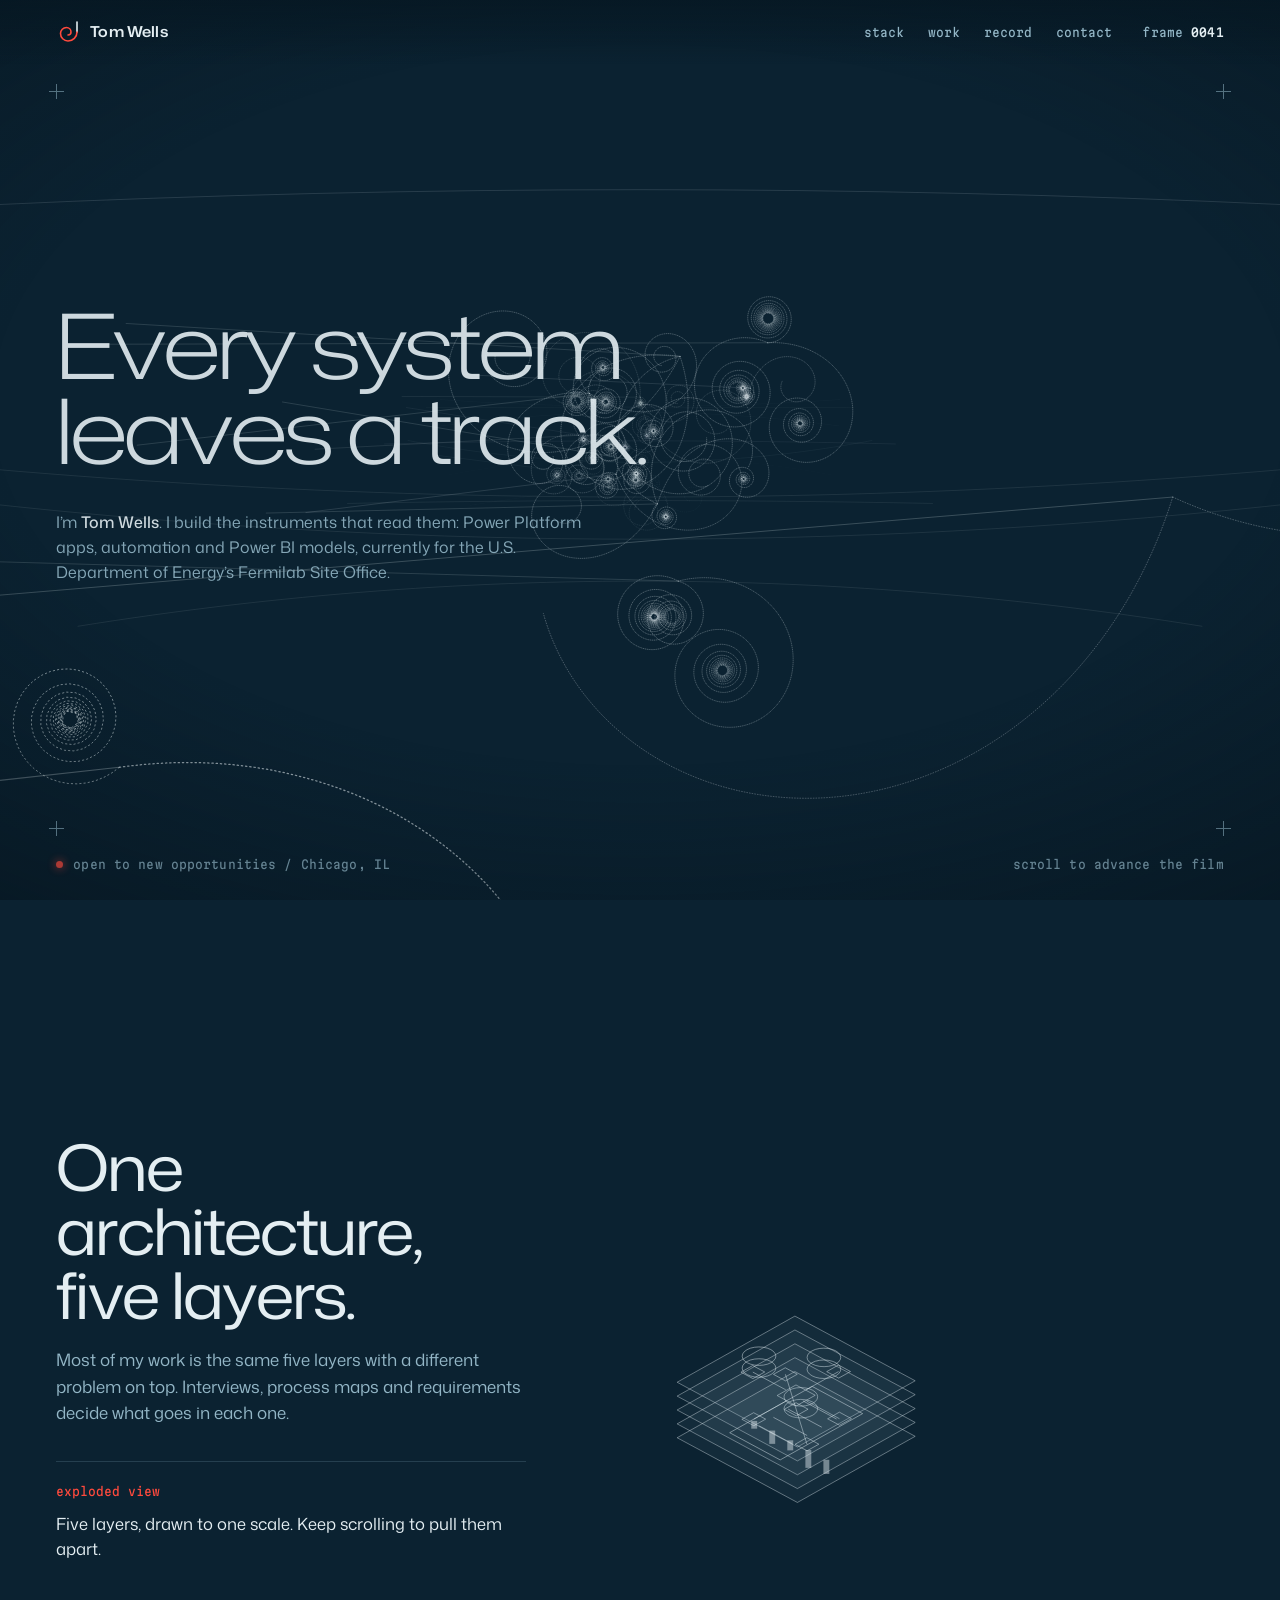
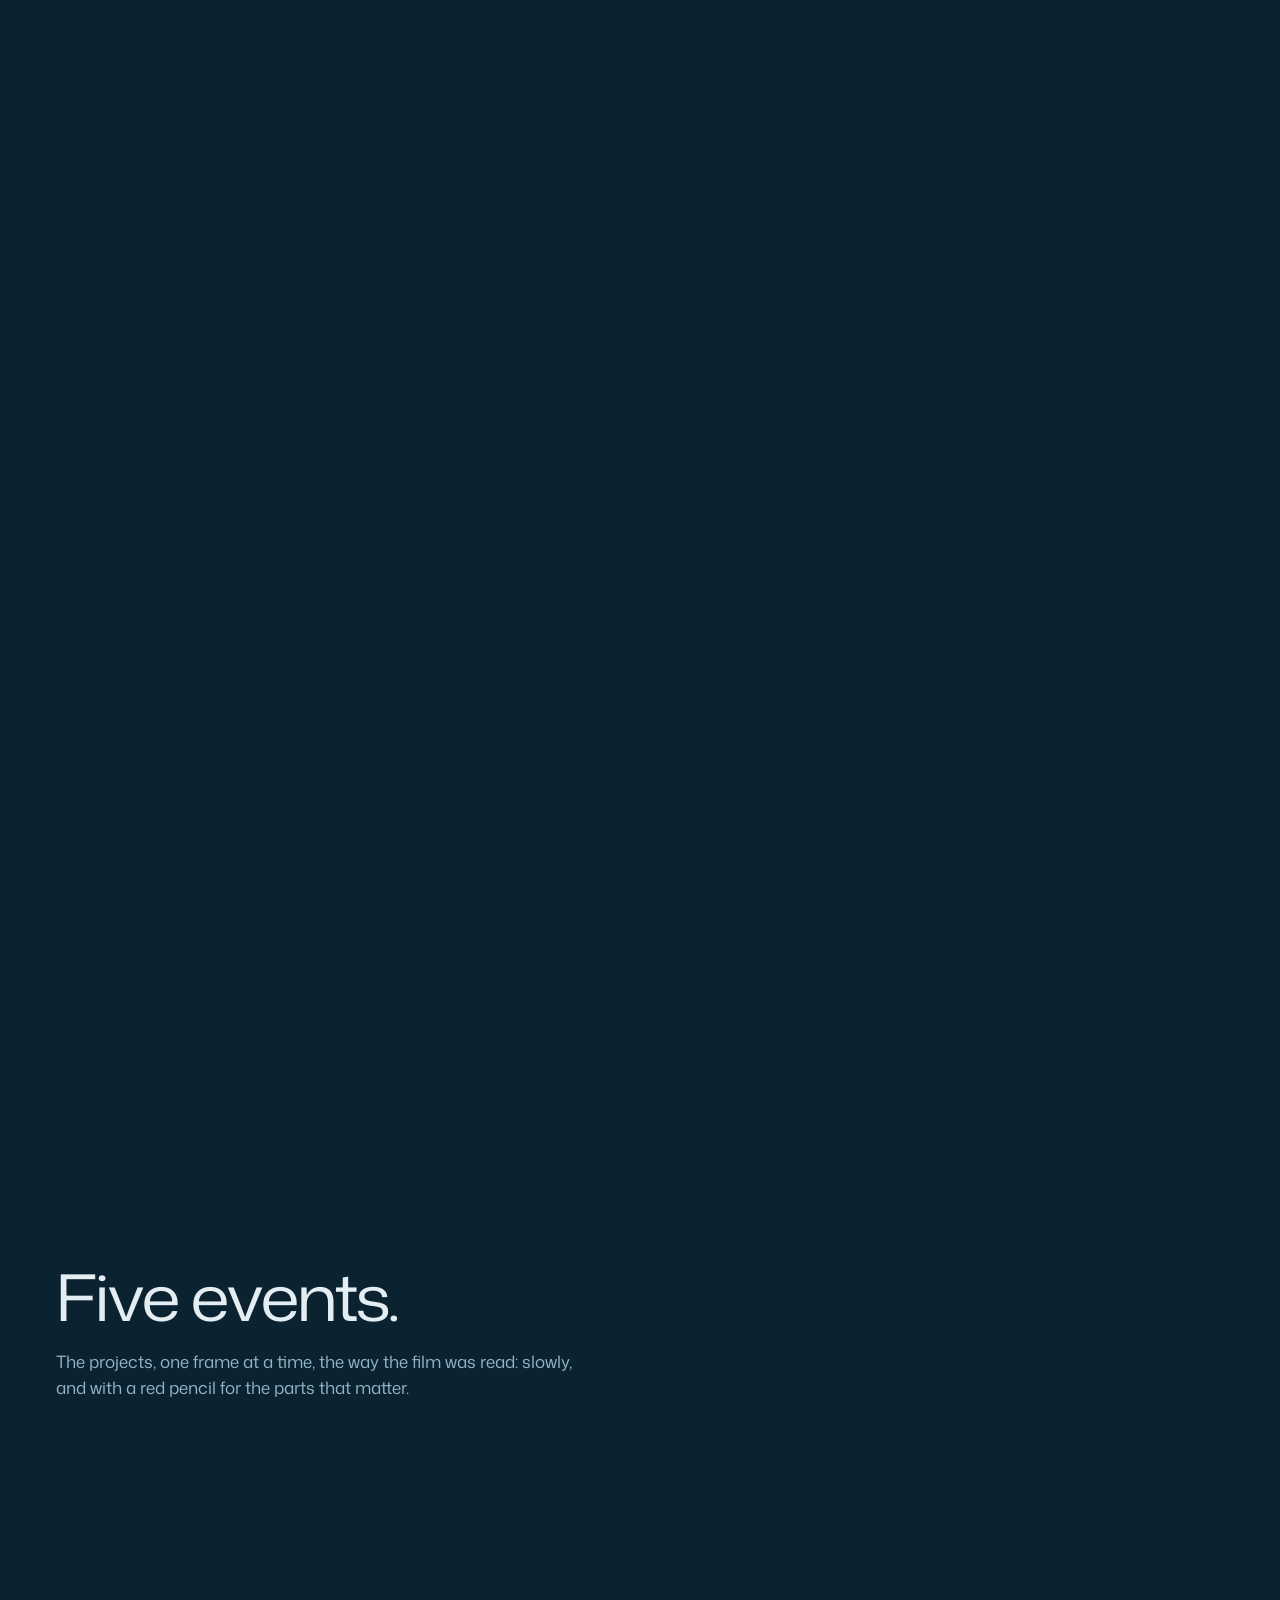
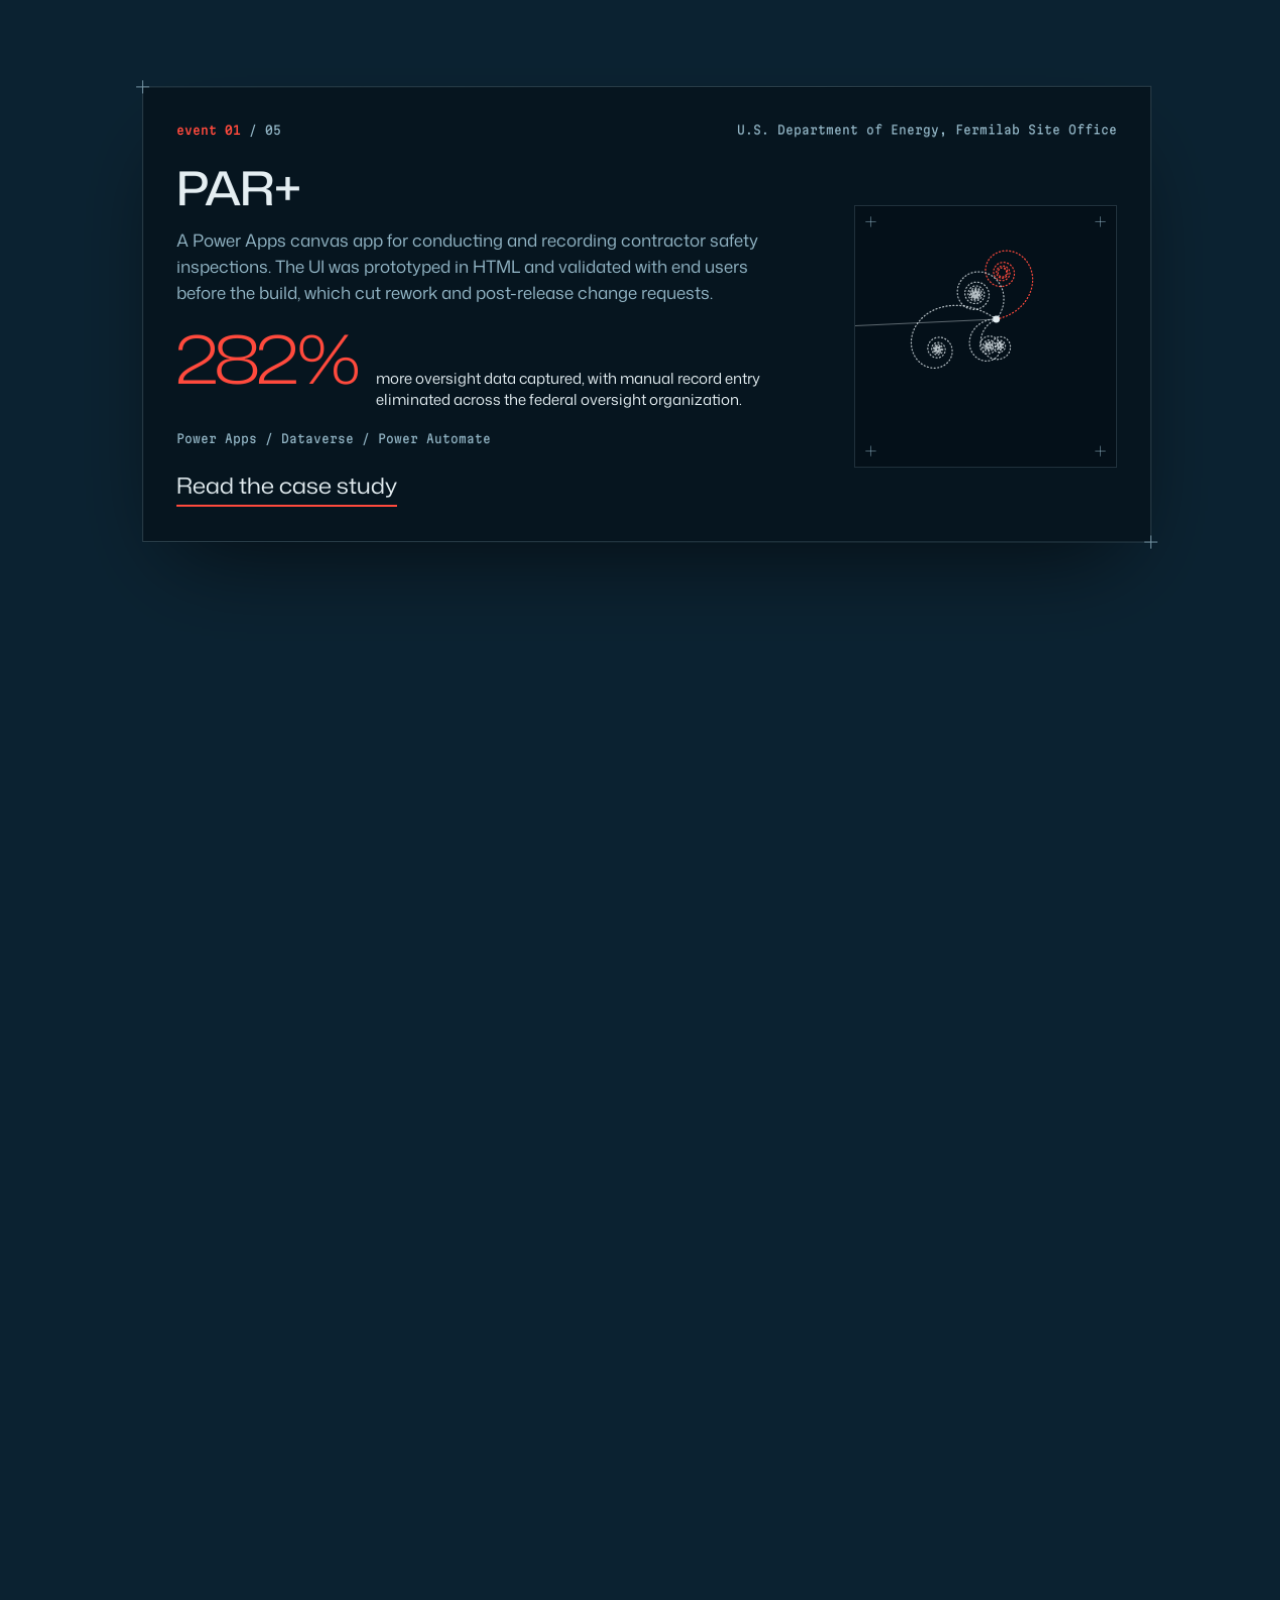
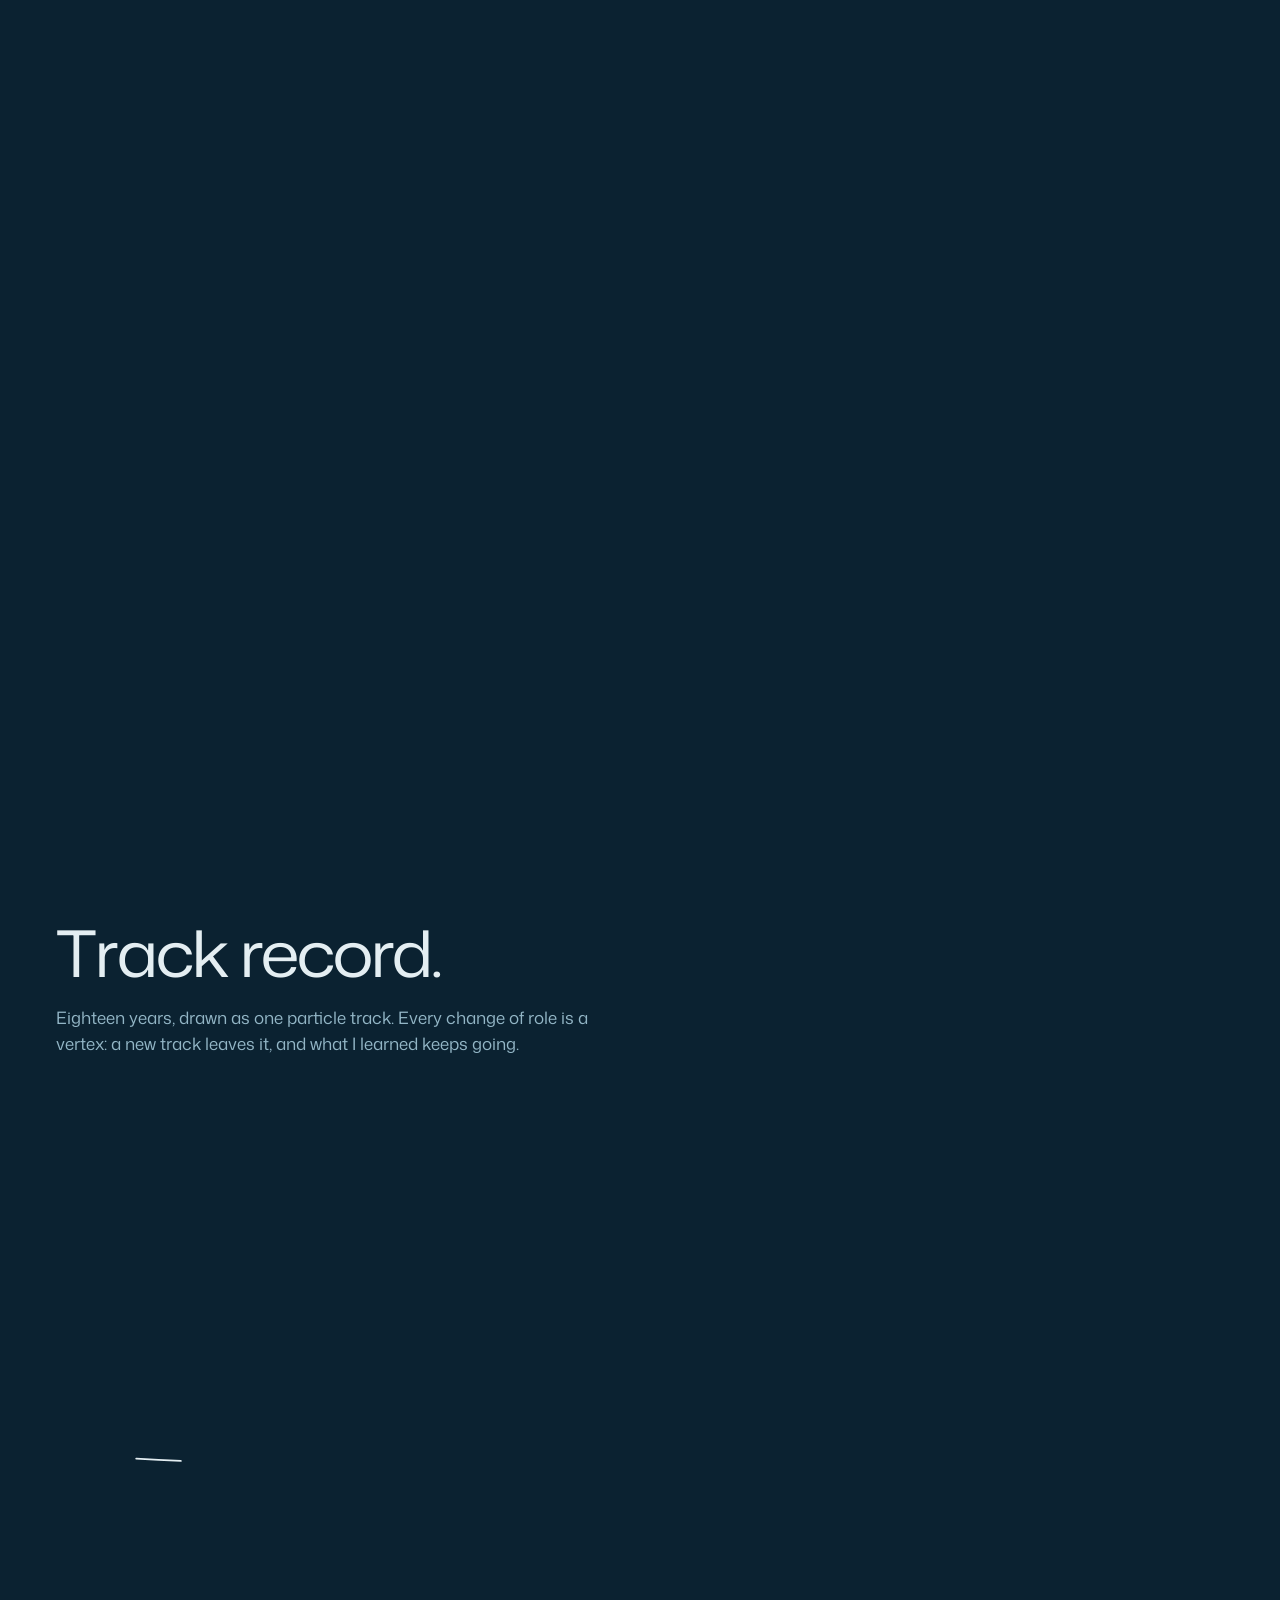
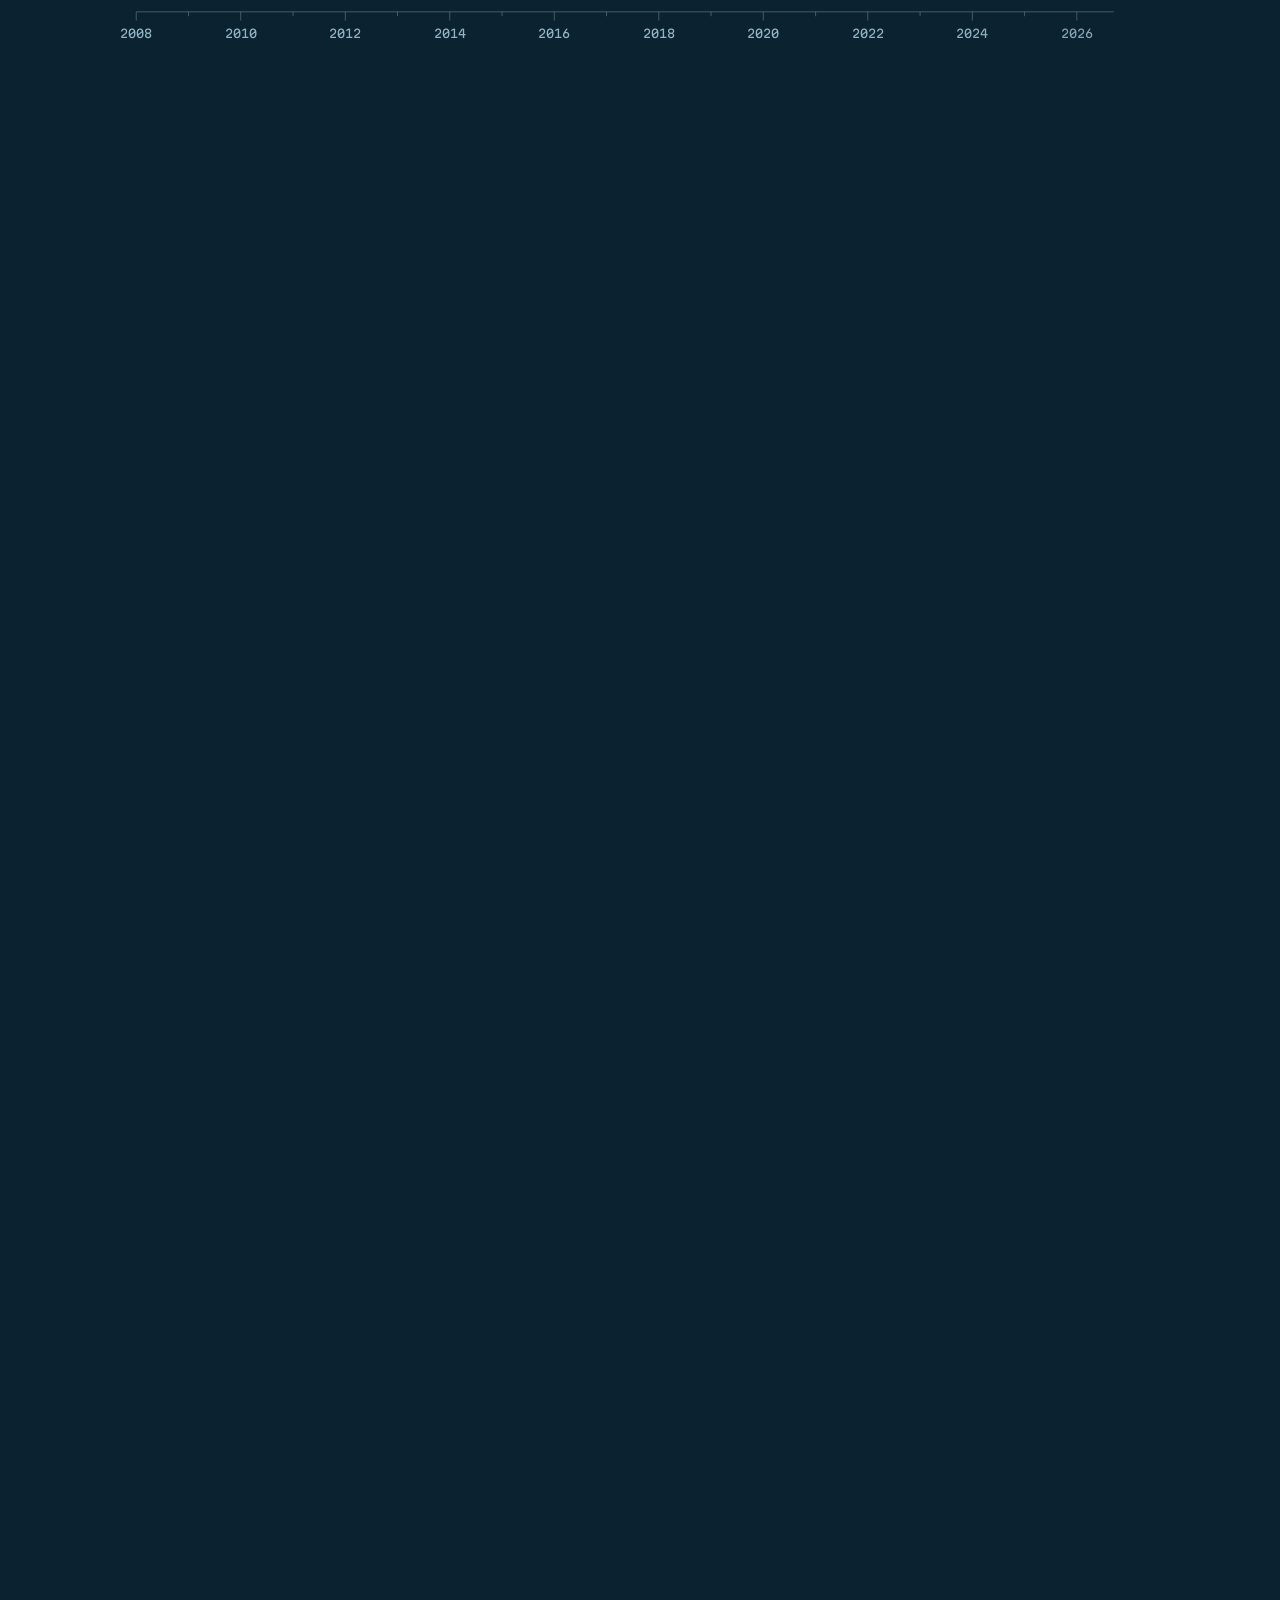
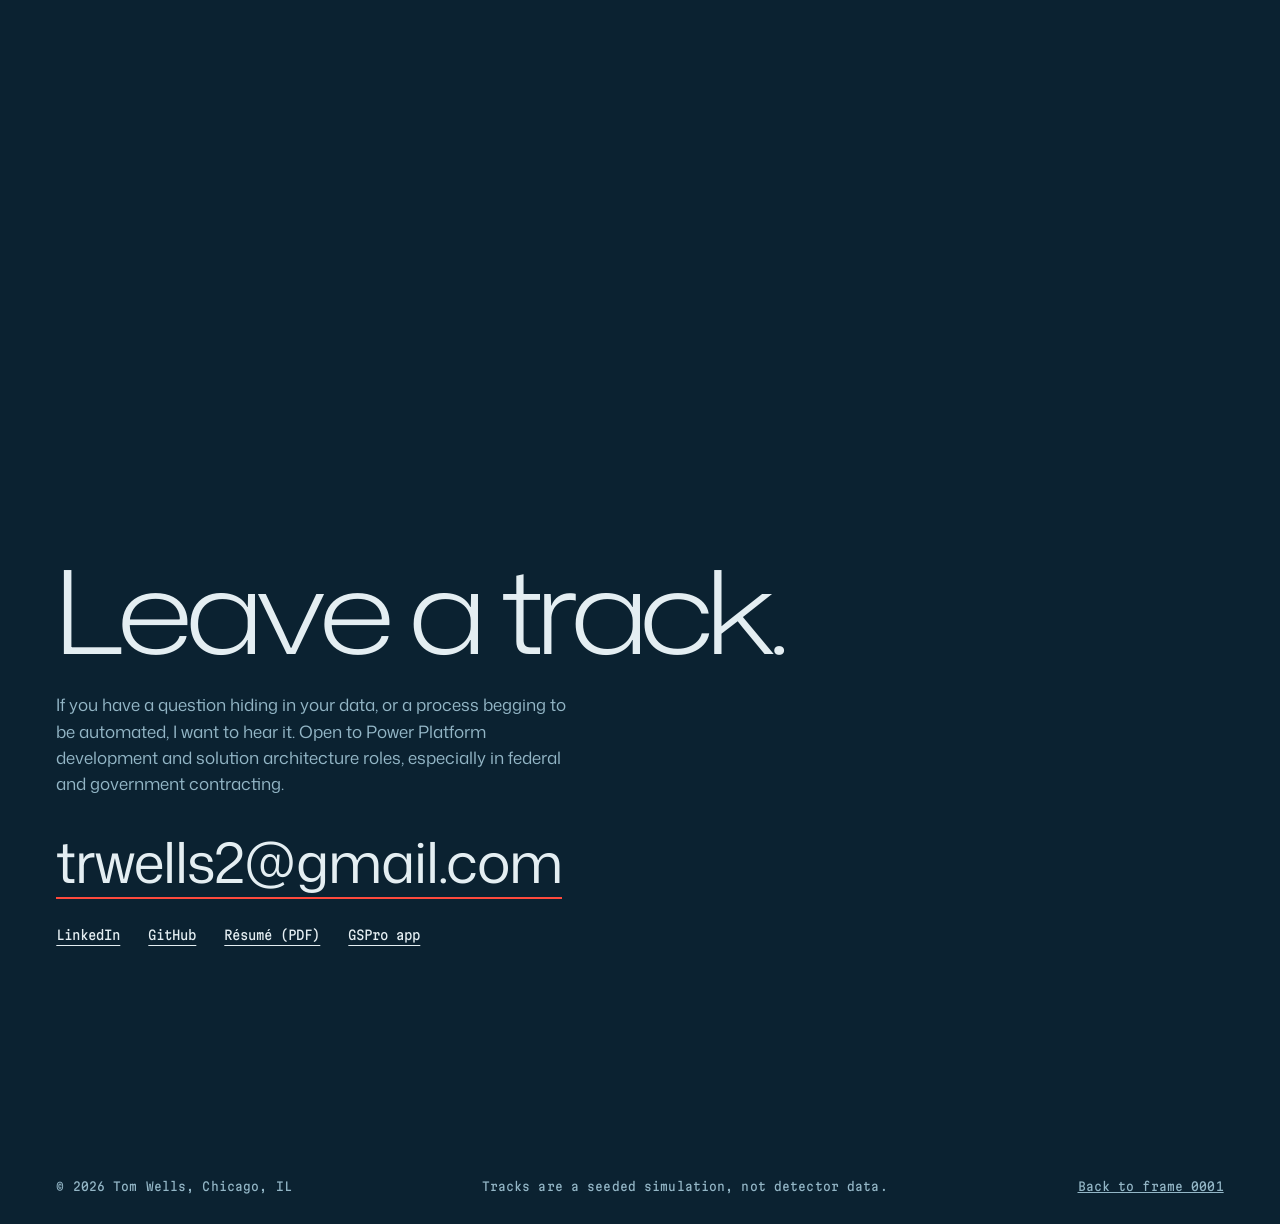
==== commit 6cd04149: "Update site" ====
--- a/index.html
+++ b/index.html
@@ -1,466 +1,420 @@
 <!DOCTYPE html>
 <html lang="en">
 <head>
-  <meta charset="UTF-8" />
-  <meta name="viewport" content="width=device-width, initial-scale=1.0" />
-  <title>Tom Wells — Data &amp; Business Analyst, Power Platform Developer</title>
-  <meta name="description" content="Portfolio of Tom Wells — turning data into decisions and processes into products. Power BI, SQL, Power Apps, Power Automate." />
-  <meta name="theme-color" content="#0c0a09" />
-
-  <!-- Open Graph -->
-  <meta property="og:title" content="Tom Wells — Data &amp; Business Analyst" />
-  <meta property="og:description" content="Turning data into decisions and processes into products." />
-  <meta property="og:type" content="website" />
-
-  <!-- Fonts: Fraunces (display serif) + Geist (grotesque) + Geist Mono -->
-  <link rel="preconnect" href="https://fonts.googleapis.com" />
-  <link rel="preconnect" href="https://fonts.gstatic.com" crossorigin />
-  <link href="https://fonts.googleapis.com/css2?family=Fraunces:ital,opsz,wght@0,9..144,300;0,9..144,400;0,9..144,500;0,9..144,600;0,9..144,700;1,9..144,400&family=Geist+Mono:wght@400;500&family=Geist:wght@300;400;500;600;700&display=swap" rel="stylesheet" />
-
-  <link rel="stylesheet" href="assets/styles.css" />
+<meta charset="UTF-8">
+<meta name="viewport" content="width=device-width, initial-scale=1, viewport-fit=cover">
+<title>Tom Wells — Data &amp; Business Analyst, Power Platform Developer</title>
+<meta name="description" content="Portfolio of Tom Wells — turning data into decisions and processes into products. Power BI, SQL, Power Apps, Power Automate.">
+<meta name="theme-color" content="#0B2231">
+
+<!-- Open Graph -->
+<meta property="og:title" content="Tom Wells — Data &amp; Business Analyst">
+<meta property="og:description" content="Turning data into decisions and processes into products.">
+<meta property="og:type" content="website">
+
+<link rel="icon" href="data:image/svg+xml,%3Csvg xmlns='http://www.w3.org/2000/svg' viewBox='0 0 24 24' fill='none' stroke-width='1.9' stroke-linecap='round'%3E%3Cpath d='M21 2v10' stroke='%23E4EEF2'/%3E%3Cpath d='M21 12a9 9 0 0 1-9 9a7.5 7.5 0 0 1-7.5-7.5a6 6 0 0 1 6-6a4.5 4.5 0 0 1 4.5 4.5a3 3 0 0 1-3 3' stroke='%23FF4A3D'/%3E%3C/svg%3E">
+<link rel="preload" href="assets/fonts/mona-sans.woff2" as="font" type="font/woff2" crossorigin>
+<link rel="preload" href="assets/fonts/martian-mono.woff2" as="font" type="font/woff2" crossorigin>
+<link rel="stylesheet" href="assets/styles.css">
+<script>(function(d){d.classList.add('js');if(!matchMedia('(prefers-reduced-motion: reduce)').matches){d.classList.add('motion','pre');setTimeout(function(){d.classList.remove('pre')},4000)}})(document.documentElement)</script>
 </head>
 <body>
-
-  <!-- ============= GRAIN OVERLAY ============= -->
-  <div class="grain" aria-hidden="true"></div>
-
-  <!-- ============= NAVIGATION ============= -->
-  <nav class="nav" id="nav">
-    <a href="#top" class="nav__logo">
-      <span class="nav__logo-mark">▰</span>
-      <span class="nav__logo-text">Tom Wells</span>
-    </a>
-    <ul class="nav__links">
-      <li><a href="#about">About</a></li>
-      <li><a href="#portfolio">Work</a></li>
-      <li><a href="#contact">Contact</a></li>
-    </ul>
-    <a href="#contact" class="nav__cta">
-      <span>Get in touch</span>
-      <span class="nav__cta-arrow">→</span>
-    </a>
-  </nav>
-
-  <!-- ============= HERO ============= -->
-  <header class="hero" id="top">
-    <div class="hero__meta">
-      <span class="hero__meta-item">Open to new opportunities</span>
-      <span class="hero__meta-dot"></span>
-      <span class="hero__meta-item">Chicago, IL</span>
+<a class="skip" href="#portfolio">Skip to the work</a>
+
+<!-- ============= CHAMBER: live track field + lens marks ============= -->
+<canvas id="chamber" aria-hidden="true"></canvas>
+<div class="vig" aria-hidden="true"></div>
+<div class="fid" aria-hidden="true"><i></i><i></i><i></i><i></i></div>
+
+<!-- ============= NAVIGATION ============= -->
+<header class="nav">
+  <a class="brand" href="#top" aria-label="Tom Wells, back to top">
+    <svg viewBox="0 0 24 24" fill="none" stroke-width="1.6" stroke-linecap="round" aria-hidden="true"><path d="M21 2v10" stroke="#E4EEF2"/><path d="M21 12a9 9 0 0 1-9 9a7.5 7.5 0 0 1-7.5-7.5a6 6 0 0 1 6-6a4.5 4.5 0 0 1 4.5 4.5a3 3 0 0 1-3 3" stroke="#FF4A3D"/></svg>
+    <span>Tom Wells</span>
+  </a>
+  <div class="nav-r">
+    <ul><li><a href="#about">stack</a></li><li><a href="#portfolio">work</a></li><li><a href="#record">record</a></li><li><a href="#contact">contact</a></li></ul>
+    <span class="fc mono" aria-hidden="true">frame <b>0001</b></span>
+  </div>
+</header>
+
+<main>
+<!-- ============= HERO ============= -->
+<section class="hero" id="top">
+  <div class="hero-in">
+    <h1 class="h-title" data-split><span class="w">Every system</span> <span class="w">leaves a track.</span></h1>
+    <p class="h-sub fx">I&#8217;m <strong>Tom Wells</strong>. I build the instruments that read them: Power Platform apps, automation and Power BI models, currently for the U.S. Department of Energy&#8217;s Fermilab Site Office.</p>
+  </div>
+  <div class="h-foot mono"><span><i class="live" aria-hidden="true"></i>open to new opportunities / Chicago, IL</span><span>scroll to advance the film</span></div>
+</section>
+
+<!-- ============= STACK: exploded view ============= -->
+<section class="stack" id="about" aria-labelledby="stack-h">
+  <div class="stack-stage">
+    <div class="stack-copy">
+      <h2 class="sec-h" id="stack-h" data-split>One architecture, five layers.</h2>
+      <p class="sec-p fx">Most of my work is the same five layers with a different problem on top. Interviews, process maps and requirements decide what goes in each one.</p>
+      <ol class="caps">
+        <li class="cap idle on"><span class="tag">exploded view</span><p>Five layers, drawn to one scale. Keep scrolling to pull them apart.</p></li>
+        <li class="cap"><span class="tag">layer 1 / sources</span><p>SQL Server, Oracle and SharePoint Online: the raw record, wherever it already lives. T-SQL and Postgres to get at it.</p></li>
+        <li class="cap"><span class="tag">layer 2 / model</span><p>One star schema over all of it, so a number means the same thing in every report. DAX and Power Query for reporting, Dataverse for apps.</p></li>
+        <li class="cap"><span class="tag">layer 3 / logic</span><p>Power Automate moves work between people: approvals, notifications, the handoffs nobody wants to chase.</p></li>
+        <li class="cap"><span class="tag">layer 4 / surface</span><p>Power Apps where the work actually happens, canvas and model-driven, wired into SharePoint. PAR+ moved federal safety inspections into an app.</p></li>
+        <li class="cap"><span class="tag">layer 5 / insight</span><p>Power BI and Tableau on top, reading the model instead of a pile of exports. Python when the question outgrows the dashboard.</p></li>
+      </ol>
     </div>
-
-    <h1 class="hero__title">
-      <span class="hero__line">Turning <em>data</em> into</span>
-      <span class="hero__line">decisions, and</span>
-      <span class="hero__line"><em>processes</em> into products.</span>
-    </h1>
-
-    <p class="hero__sub">
-      I'm a data &amp; business analyst building inside the Microsoft Power Platform. I help teams see their numbers clearly, automate the boring parts, and ship apps that people actually use.
-    </p>
-
-    <div class="hero__scroll">
-      <span class="hero__scroll-line"></span>
-      <span class="hero__scroll-text">Scroll to begin</span>
-    </div>
+    <svg class="stack-svg" id="stackSvg" viewBox="0 0 1000 1000" role="img" aria-label="Exploded diagram of five stacked layers: sources, model, logic, surface and insight."></svg>
+  </div>
+</section>
+
+<!-- ============= WORK: five events ============= -->
+<section class="events" id="portfolio" aria-labelledby="ev-h">
+  <header class="ev-head">
+    <h2 class="sec-h" id="ev-h" data-split>Five events.</h2>
+    <p class="sec-p fx">The projects, one frame at a time, the way the film was read: slowly, and with a red pencil for the parts that matter.</p>
   </header>
-
-  <!-- ============= STORY CHAPTER 1: THE PROBLEM ============= -->
-  <section class="chapter chapter--problem" data-chapter="01">
-    <div class="chapter__sticky">
-      <div class="chapter__num">Chapter 01</div>
-      <div class="chapter__content">
-        <h2 class="chapter__heading">
-          <span class="reveal-line"><span>Most teams are</span></span>
-          <span class="reveal-line"><span><em>drowning</em> in data</span></span>
-          <span class="reveal-line"><span>and starving for</span></span>
-          <span class="reveal-line"><span><em>answers.</em></span></span>
-        </h2>
-        <div class="chapter__stats">
-          <div class="stat" data-stat>
-            <div class="stat__num"><span data-count="73">0</span><span class="stat__suffix">%</span></div>
-            <div class="stat__label">of enterprise data goes unused</div>
+  <div class="fly">
+    <div class="fly-stage">
+      <div class="world" data-ok-overflow>
+        <article class="frame" data-href="/par.html">
+          <div class="fr-top"><span><b class="n">event 01</b> / 05</span><span>U.S. Department of Energy, Fermilab Site Office</span></div>
+          <div class="fr-body">
+            <div class="fr-text">
+              <h3>PAR+</h3>
+              <p class="fr-sum">A Power Apps canvas app for conducting and recording contractor safety inspections. The UI was prototyped in HTML and validated with end users before the build, which cut rework and post-release change requests.</p>
+              <p class="fr-metric"><b>282%</b><span>more oversight data captured, with manual record entry eliminated across the federal oversight organization.</span></p>
+              <p class="fr-stack">Power Apps / Dataverse / Power Automate</p>
+              <a class="fr-link" href="/par.html">Read the case study</a>
+            </div>
+            <svg class="fr-glyph" viewBox="0 0 300 300" aria-hidden="true"></svg>
           </div>
-          <div class="stat" data-stat>
-            <div class="stat__num"><span data-count="40">0</span><span class="stat__suffix">%</span></div>
-            <div class="stat__label">of analyst time spent cleaning, not analyzing</div>
+        </article>
+        <article class="frame">
+          <div class="fr-top"><span><b class="n">event 02</b> / 05</span><span>U.S. Department of Energy, Fermilab Site Office</span></div>
+          <div class="fr-body">
+            <div class="fr-text">
+              <h3>Contractor Performance Dashboards</h3>
+              <p class="fr-sum">Star-schema models in Power BI that unify SQL Server, Oracle and SharePoint Online, giving Site Office leadership one view of contractor performance and oversight status in place of siloed manual reporting.</p>
+              <p class="fr-metric"><b>3 &#8594; 1</b><span>source systems resolved into one governed, query-optimized model.</span></p>
+              <p class="fr-stack">Power BI / DAX / SQL Server / Oracle / SharePoint Online</p>
+            </div>
+            <svg class="fr-glyph" viewBox="0 0 300 300" aria-hidden="true"></svg>
           </div>
-          <div class="stat" data-stat>
-            <div class="stat__num"><span data-count="12">0</span><span class="stat__suffix">hrs</span></div>
-            <div class="stat__label">average weekly time on repeatable manual tasks</div>
+        </article>
+        <article class="frame">
+          <div class="fr-top"><span><b class="n">event 03</b> / 05</span><span>Federal oversight</span></div>
+          <div class="fr-body">
+            <div class="fr-text">
+              <h3>Contracting Officer Approvals</h3>
+              <p class="fr-sum">Multi-stage sequential approval flows for recurring contracting-officer workflows, with HTML-formatted Outlook notifications and Teams Adaptive Cards at every stage. Less manual routing, shorter response times.</p>
+              <p class="fr-quote">The decision happens where the request lands.</p>
+              <p class="fr-stack">Power Automate / Adaptive Cards / Teams / Outlook</p>
+            </div>
+            <svg class="fr-glyph" viewBox="0 0 300 300" aria-hidden="true"></svg>
           </div>
-        </div>
+        </article>
+        <article class="frame">
+          <div class="fr-top"><span><b class="n">event 04</b> / 05</span><span>General Motors, North Central Region</span></div>
+          <div class="fr-body">
+            <div class="fr-text">
+              <h3>Sales &amp; Inventory BI</h3>
+              <p class="fr-sum">The Power BI and Tableau reporting layer for the region, giving field managers real-time sales and inventory visibility. I was the regional SME for Power BI, Tableau, SQL and Excel.</p>
+              <p class="fr-metric"><b>1,128</b><span>dealerships covered, supporting $50M in sales growth and a 6.1% year-over-year regional improvement.</span></p>
+              <p class="fr-stack">Power BI / Tableau / SQL / Excel</p>
+            </div>
+            <svg class="fr-glyph" viewBox="0 0 300 300" aria-hidden="true"></svg>
+          </div>
+        </article>
+        <article class="frame" data-href="/gspro-analytics.html">
+          <div class="fr-top"><span><b class="n">event 05</b> / 05</span><span>Personal project, live now</span></div>
+          <div class="fr-body">
+            <div class="fr-text">
+              <h3>GSPro Shot Analytics</h3>
+              <p class="fr-sum">A full-stack React and Recharts app with club-segmented visualizations, a distance-weighted consistency metric and CSV export. A Cloudflare Worker proxies the Google Sheets API so credentials never reach the client.</p>
+              <p class="fr-stack">React / Recharts / Python / Cloudflare Workers</p>
+              <a class="fr-link" href="/gspro-analytics.html">Read the case study</a>
+              <a class="fr-link" href="https://trwells.com/gspro" target="_blank" rel="noopener">Open the live app</a>
+            </div>
+            <svg class="fr-glyph" viewBox="0 0 300 300" aria-hidden="true"></svg>
+          </div>
+        </article>
       </div>
     </div>
-  </section>
-
-  <!-- ============= STORY CHAPTER 2: THE APPROACH ============= -->
-  <section class="chapter chapter--approach" data-chapter="02" id="about">
-    <div class="chapter__sticky">
-      <div class="chapter__num">Chapter 02 — About</div>
-      <div class="approach__grid">
-
-        <div class="approach__intro">
-          <h2 class="approach__heading">
-            I work the seam between <em>business</em> and <em>technology.</em>
-          </h2>
-          <p class="approach__lede">
-            Three disciplines, one job: make the org smarter, faster, and less reliant on tribal knowledge.
-          </p>
-        </div>
-
-        <article class="pillar" data-pillar="1">
-          <div class="pillar__top">
-            <span class="pillar__num">01</span>
-            <span class="pillar__tag">Data Analyst</span>
-          </div>
-          <h3 class="pillar__title">See the numbers clearly.</h3>
-          <p class="pillar__body">
-            SQL, DAX, and Power Query to turn raw transactional sprawl into decisions. I build dashboards that executives actually open on Monday mornings.
-          </p>
-          <ul class="pillar__skills">
-            <li>SQL (T-SQL, Postgres)</li>
-            <li>Power BI / DAX</li>
-            <li>Excel / Power Query</li>
-            <li>Python (pandas)</li>
-            <li>Statistical analysis</li>
-          </ul>
-        </article>
-
-        <article class="pillar" data-pillar="2">
-          <div class="pillar__top">
-            <span class="pillar__num">02</span>
-            <span class="pillar__tag">Business Analyst</span>
-          </div>
-          <h3 class="pillar__title">Translate between worlds.</h3>
-          <p class="pillar__body">
-            Stakeholder interviews, requirements documents, process maps. I'm the person who makes sure what gets built is what was actually needed.
-          </p>
-          <ul class="pillar__skills">
-            <li>Requirements gathering</li>
-            <li>Process mapping (BPMN)</li>
-            <li>User stories &amp; acceptance criteria</li>
-            <li>Agile / Scrum</li>
-            <li>Stakeholder management</li>
-          </ul>
-        </article>
-
-        <article class="pillar" data-pillar="3">
-          <div class="pillar__top">
-            <span class="pillar__num">03</span>
-            <span class="pillar__tag">Power Platform Dev</span>
-          </div>
-          <h3 class="pillar__title">Ship what you imagined.</h3>
-          <p class="pillar__body">
-            Canvas &amp; model-driven Power Apps, Power Automate flows, Dataverse modeling. I close the gap between &ldquo;wouldn't it be nice if&rdquo; and production.
-          </p>
-          <ul class="pillar__skills">
-            <li>Power Apps (Canvas + MDA)</li>
-            <li>Power Automate</li>
-            <li>Dataverse modeling</li>
-            <li>SharePoint integration</li>
-            <li>Power Fx</li>
-          </ul>
-        </article>
-
-      </div>
+  </div>
+</section>
+
+<!-- ============= RECORD: career as one track ============= -->
+<section class="record" id="record" aria-labelledby="rec-h">
+  <div class="rec-stage">
+    <div class="rec-head">
+      <h2 class="sec-h" id="rec-h" data-split>Track record.</h2>
+      <p class="sec-p fx">Eighteen years, drawn as one particle track. Every change of role is a vertex: a new track leaves it, and what I learned keeps going.</p>
     </div>
-  </section>
-
-  <!-- ============= STORY CHAPTER 3: THE PROCESS (HORIZONTAL) ============= -->
-  <section class="chapter chapter--process" data-chapter="03">
-    <div class="process__intro">
-      <div class="chapter__num">Chapter 03 — How I work</div>
-      <h2 class="process__heading">
-        From <em>question</em> to <em>shipped.</em>
-      </h2>
-      <p class="process__lede">A repeatable five-step process that keeps stakeholders aligned and deliverables grounded.</p>
+    <svg class="rec-svg" id="recSvg" role="img" aria-label="Career timeline: eBlaze Services 2008 to 2016, General Motors 2016 to 2018, RER Solutions at Fermilab 2018 to present, BS in Finance from Eastern Illinois University in 2009."></svg>
+  </div>
+</section>
+
+<!-- ============= CONTACT ============= -->
+<section class="contact" id="contact" aria-labelledby="c-h">
+  <svg class="c-spiral" viewBox="-500 -500 1000 1000" aria-hidden="true"><path pathLength="1" d=""/></svg>
+  <div class="c-in">
+    <h2 class="c-title" id="c-h" data-split><span class="w">Leave a</span> <span class="w">track.</span></h2>
+    <p class="c-sub fx">If you have a question hiding in your data, or a process begging to be automated, I want to hear it. Open to Power Platform development and solution architecture roles, especially in federal and government contracting.</p>
+    <div class="c-actions fx">
+      <a class="c-mail" href="mailto:trwells2@gmail.com">trwells2@gmail.com</a>
+      <p class="c-links"><a href="https://linkedin.com/in/thomas-r-wells" target="_blank" rel="noopener">LinkedIn</a><a href="https://github.com/trwells2/" target="_blank" rel="noopener">GitHub</a><a href="/resume.pdf">Résumé (PDF)</a><a href="https://trwells.com/gspro" target="_blank" rel="noopener">GSPro app</a></p>
     </div>
-
-    <div class="process__track-wrap">
-      <div class="process__track" id="processTrack">
-
-        <article class="step" data-step="1">
-          <div class="step__num">01</div>
-          <h3 class="step__title">Listen</h3>
-          <p class="step__body">
-            Workshops and interviews to map current state. What's the real question behind the question?
-          </p>
-          <div class="step__visual step__visual--listen">
-            <span></span><span></span><span></span><span></span>
-          </div>
-        </article>
-
-        <article class="step" data-step="2">
-          <div class="step__num">02</div>
-          <h3 class="step__title">Frame</h3>
-          <p class="step__body">
-            Define success metrics, scope, and constraints. Document requirements so nothing gets &ldquo;reinterpreted&rdquo; later.
-          </p>
-          <div class="step__visual step__visual--frame">
-            <div></div><div></div><div></div>
-          </div>
-        </article>
-
-        <article class="step" data-step="3">
-          <div class="step__num">03</div>
-          <h3 class="step__title">Model</h3>
-          <p class="step__body">
-            Build the data model, transformations, and logic. Star schemas, clean DAX, normalized Dataverse tables.
-          </p>
-          <div class="step__visual step__visual--model">
-            <svg viewBox="0 0 200 120" preserveAspectRatio="none">
-              <circle cx="100" cy="60" r="14"></circle>
-              <circle cx="30" cy="30" r="10"></circle>
-              <circle cx="170" cy="30" r="10"></circle>
-              <circle cx="30" cy="90" r="10"></circle>
-              <circle cx="170" cy="90" r="10"></circle>
-              <line x1="100" y1="60" x2="30" y2="30"></line>
-              <line x1="100" y1="60" x2="170" y2="30"></line>
-              <line x1="100" y1="60" x2="30" y2="90"></line>
-              <line x1="100" y1="60" x2="170" y2="90"></line>
-            </svg>
-          </div>
-        </article>
-
-        <article class="step" data-step="4">
-          <div class="step__num">04</div>
-          <h3 class="step__title">Build</h3>
-          <p class="step__body">
-            Power BI reports, Power Apps screens, Power Automate flows. Iterate with stakeholders weekly.
-          </p>
-          <div class="step__visual step__visual--build">
-            <div class="bar" style="--h: 40%"></div>
-            <div class="bar" style="--h: 70%"></div>
-            <div class="bar" style="--h: 55%"></div>
-            <div class="bar" style="--h: 90%"></div>
-            <div class="bar" style="--h: 65%"></div>
-          </div>
-        </article>
-
-        <article class="step" data-step="5">
-          <div class="step__num">05</div>
-          <h3 class="step__title">Hand off</h3>
-          <p class="step__body">
-            Documentation, training, and a clean transition. Solutions that don't require me to keep them alive.
-          </p>
-          <div class="step__visual step__visual--handoff">
-            <span class="check">✓</span>
-          </div>
-        </article>
-
-      </div>
-    </div>
-  </section>
-
-  <!-- ============= STORY CHAPTER 4: PORTFOLIO ============= -->
-  <section class="chapter chapter--work" id="portfolio" data-chapter="04">
-    <div class="work__head">
-      <div class="chapter__num">Chapter 04 — Selected work</div>
-      <h2 class="work__heading">
-        Things I've <em>built</em>, <em>shipped</em>, and <em>handed off.</em>
-      </h2>
-    </div>
-
-    <div class="work__grid">
-
-      <!-- PROJECT 1: PAR+ — hero card (full-width) -->
-      <a href="/par.html" class="project project--lg" data-project>
-        <div class="project__media">
-          <div class="project__viz project__viz--app">
-            <div class="app__topbar">
-              <span class="app__topbar-label">PAR+ · DOE Fermilab Site Office</span>
-              <span class="app__topbar-dot"></span>
-            </div>
-            <div class="app__form-row">
-              <div class="app__form-field app__form-field--wide">
-                <div class="app__form-label">Inspection Type</div>
-                <div class="app__form-value">Safety Walkthrough — Q3</div>
-              </div>
-              <div class="app__form-field">
-                <div class="app__form-label">Status</div>
-                <div class="app__form-value app__form-value--good">Complete</div>
-              </div>
-            </div>
-            <div class="app__form-row">
-              <div class="app__form-field app__form-field--wide">
-                <div class="app__form-label">Findings</div>
-                <div class="app__form-check"><span>✓</span> Corrective action logged</div>
-                <div class="app__form-check"><span>✓</span> Photo evidence attached</div>
-                <div class="app__form-check"><span>✓</span> Responsible party notified</div>
-              </div>
-            </div>
-            <div class="app__stat-row">
-              <div class="app__stat"><div class="app__stat-num">282<span>%</span></div><div class="app__stat-lbl">more oversight data captured</div></div>
-              <div class="app__stat"><div class="app__stat-num">0</div><div class="app__stat-lbl">paper forms remaining</div></div>
-            </div>
-          </div>
-        </div>
-        <div class="project__meta">
-          <div class="project__tags">
-            <span>Power Apps</span><span>Dataverse</span><span>Power Automate</span><span>DOE</span>
-          </div>
-          <h3 class="project__title">PAR+ — Federal Safety Inspection App</h3>
-          <p class="project__desc">Built for the U.S. Department of Energy Fermilab Site Office. Designed and developed a Canvas Power App for conducting and recording contractor safety inspections — increasing captured oversight data by 282%. Prototyped UI layouts in HTML to validate with end users before building in Power Apps Studio, cutting rework and post-release change requests.</p>
-          <div class="project__cta">View case study <span>→</span></div>
-        </div>
-      </a>
-
-      <!-- PROJECT 2: DOE Power BI Dashboards -->
-      <a href="#" class="project" data-project>
-        <div class="project__media">
-          <div class="project__viz project__viz--bi">
-            <div class="viz__header"><span></span><span></span><span></span></div>
-            <div class="viz__kpis">
-              <div class="viz__kpi"><div class="viz__kpi-num">100%</div><div class="viz__kpi-label">Oversight coverage</div></div>
-              <div class="viz__kpi"><div class="viz__kpi-num">3 src</div><div class="viz__kpi-label">SQL · Oracle · SPO</div></div>
-              <div class="viz__kpi"><div class="viz__kpi-num">★ DAX</div><div class="viz__kpi-label">Star schema model</div></div>
-            </div>
-            <div class="viz__chart">
-              <svg viewBox="0 0 300 100" preserveAspectRatio="none">
-                <polyline points="0,70 40,60 80,65 110,40 150,45 180,28 220,32 260,14 300,18"></polyline>
-                <polyline class="dim" points="0,88 40,82 80,85 110,72 150,75 180,64 220,68 260,55 300,58"></polyline>
-              </svg>
-            </div>
-          </div>
-        </div>
-        <div class="project__meta">
-          <div class="project__tags"><span>Power BI</span><span>DAX</span><span>SQL Server</span><span>Oracle</span></div>
-          <h3 class="project__title">DOE Contractor Performance Dashboards</h3>
-          <p class="project__desc">Star-schema data models unifying SQL Server, Oracle, and SharePoint Online sources in Power BI. Gave Site Office leadership a single view of contractor performance and oversight status — replacing siloed manual reporting with governed, query-optimized datasets.</p>
-          <div class="project__cta">View case study <span>→</span></div>
-        </div>
-      </a>
-
-      <!-- PROJECT 3: Multi-stage Approval Automation -->
-      <a href="#" class="project" data-project>
-        <div class="project__media">
-          <div class="project__viz project__viz--flow">
-            <div class="flow__node flow__node--trigger">
-              <span class="flow__node-label">Trigger</span>
-            </div>
-            <div class="flow__line flow__line--animated"></div>
-            <div class="flow__node flow__node--mid">
-              <span class="flow__node-label">Approve</span>
-            </div>
-            <div class="flow__line flow__line--animated"></div>
-            <div class="flow__node flow__node--done">
-              <span class="flow__node-label">Complete</span>
-            </div>
-          </div>
-        </div>
-        <div class="project__meta">
-          <div class="project__tags"><span>Power Automate</span><span>Adaptive Cards</span><span>Teams</span><span>Outlook</span></div>
-          <h3 class="project__title">Contracting Officer Approval Automation</h3>
-          <p class="project__desc">Multi-stage sequential approval flows for recurring contracting-officer workflows. HTML-formatted Outlook notifications and Teams Adaptive Cards built into every stage — cutting manual routing effort and shortening response times across the federal oversight team.</p>
-          <div class="project__cta">View case study <span>→</span></div>
-        </div>
-      </a>
-
-      <!-- PROJECT 4: GM Dealership BI — wide card -->
-      <a href="#" class="project project--wide" data-project>
-        <div class="project__media">
-          <div class="project__viz project__viz--bi project__viz--gm">
-            <div class="viz__header"><span></span><span></span><span></span></div>
-            <div class="viz__kpis">
-              <div class="viz__kpi"><div class="viz__kpi-num">1,128</div><div class="viz__kpi-label">Dealerships</div></div>
-              <div class="viz__kpi"><div class="viz__kpi-num">$50M</div><div class="viz__kpi-label">Sales growth supported</div></div>
-              <div class="viz__kpi"><div class="viz__kpi-num">+6.1%</div><div class="viz__kpi-label">YoY regional growth</div></div>
-            </div>
-            <div class="viz__chart">
-              <svg viewBox="0 0 300 100" preserveAspectRatio="none">
-                <polyline points="0,88 25,80 50,83 75,68 100,72 125,55 150,58 175,44 200,48 225,30 250,34 275,20 300,22"></polyline>
-                <polyline class="dim" points="0,95 25,91 50,93 75,82 100,85 125,76 150,78 175,68 200,71 225,58 250,62 275,50 300,52"></polyline>
-              </svg>
-            </div>
-          </div>
-        </div>
-        <div class="project__meta">
-          <div class="project__tags"><span>Power BI</span><span>Tableau</span><span>SQL</span><span>Excel</span><span>General Motors</span></div>
-          <h3 class="project__title">GM North Central Region — Sales &amp; Inventory BI Layer</h3>
-          <p class="project__desc">Built and maintained the full Power BI and Tableau reporting layer for GM's North Central Region across 1,128 dealerships, giving field managers real-time sales and inventory visibility. Regional forecasting models surfaced performance gaps early enough for field teams to act — supporting $50M in sales growth and 6.1% YoY improvement. Served as regional SME for Power BI, Tableau, SQL, and Excel, training field teams and mentoring junior analysts across North America.</p>
-          <div class="project__cta">View case study <span>→</span></div>
-        </div>
-      </a>
-
-      <!-- PROJECT 5: GSPro Shot Analytics — live project with iframe preview -->
-      <a href="https://trwells.com/gspro" target="_blank" rel="noopener" class="project project--lg" data-project>
-        <div class="project__media project__media--iframe">
-          <iframe
-            class="project__iframe"
-            src="https://trwells.com/gspro"
-            title="GSPro Shot Analytics Dashboard — live preview"
-            loading="lazy"
-            scrolling="no"
-            tabindex="-1"
-            aria-hidden="true"
-          ></iframe>
-          <div class="project__iframe-overlay" aria-hidden="true">
-            <span class="project__iframe-label">Live preview · trwells.com/gspro</span>
-          </div>
-        </div>
-        <div class="project__meta">
-          <div class="project__tags">
-            <span>React</span><span>Recharts</span><span>Python</span><span>Cloudflare Workers</span><span>Google Sheets API</span>
-          </div>
-          <h3 class="project__title">GSPro Shot Analytics Dashboard
-            <span class="project__live-badge">Live ↗</span>
-          </h3>
-          <p class="project__desc">Full-stack golf shot analytics app built in React and Recharts — club-segmented visualizations, a custom distance-weighted consistency metric, a paginated shot feed, and CSV export. A Cloudflare Worker serves as a server-side API proxy so Google Sheets credentials never reach the client. Python pipelines collect and normalize data against third-party APIs on a schedule, with retry/resume logic and structured logging.</p>
-          <div class="project__cta">Visit trwells.com <span>→</span></div>
-        </div>
-      </a>
-
-    </div>
-  </section>
-
-  <!-- ============= STORY CHAPTER 5: CONTACT / CTA ============= -->
-  <section class="chapter chapter--contact" id="contact" data-chapter="05">
-    <div class="contact__inner">
-      <div class="chapter__num">Chapter 05 — Let's talk</div>
-      <h2 class="contact__heading">
-        <span>If you have a</span>
-        <span><em>question</em> hiding</span>
-        <span>in your data, or a</span>
-        <span><em>process</em> begging</span>
-        <span>to be automated</span>
-        <span>— I want to hear it.</span>
-      </h2>
-
-      <div class="contact__actions">
-        <a class="contact__btn contact__btn--primary" href="mailto:trwells2@gmail.com">
-          <span>trwells2@gmail.com</span>
-          <span class="contact__btn-arrow">→</span>
-        </a>
-        <a class="contact__btn" href="linkedin.com/in/thomas-r-wells" target="_blank" rel="noopener">
-          <span>LinkedIn</span><span class="contact__btn-arrow">↗</span>
-        </a>
-        <a class="contact__btn" href="https://github.com/trwells2/" target="_blank" rel="noopener">
-          <span>GitHub</span><span class="contact__btn-arrow">↗</span>
-        </a>
-        <a class="contact__btn" href="/resume.pdf">
-          <span>Résumé (PDF)</span><span class="contact__btn-arrow">↓</span>
-        </a>
-      </div>
-
-      <div class="contact__sig">
-        <span class="contact__sig-line"></span>
-        <span>End of tour. Thanks for scrolling.</span>
-      </div>
-    </div>
-  </section>
-
-  <!-- ============= FOOTER ============= -->
-  <footer class="footer">
-    <div class="footer__col">
-      <div class="footer__brand">Tom Wells</div>
-      <div class="footer__tag">Data &amp; Business Analyst · Power Platform Developer</div>
-    </div>
-    <div class="footer__col footer__col--right">
-      <div class="footer__copy">© <span id="year">2026</span> Tom Wells. Built with care, hosted on GitHub Pages.</div>
-    </div>
-  </footer>
-
-  <script src="assets/script.js"></script>
+  </div>
+  <footer class="c-foot mono"><span>&#169; <span id="year">2026</span> Tom Wells, Chicago, IL</span><span>Tracks are a seeded simulation, not detector data.</span><a href="#top">Back to frame 0001</a></footer>
+</section>
+</main>
+
+<script>
+(()=>{
+'use strict';
+const D=document.documentElement,motion=D.classList.contains('motion');
+const $=(s,c=document)=>c.querySelector(s),$$=(s,c=document)=>[...c.querySelectorAll(s)];
+const mul=a=>()=>{a|=0;a=a+0x6D2B79F5|0;let t=Math.imul(a^a>>>15,1|a);t=t+Math.imul(t^t>>>7,61|t)^t;return((t^t>>>14)>>>0)/4294967296};
+const clamp=(v,a=0,b=1)=>v<a?a:v>b?b:v;
+const f1=v=>v.toFixed(1);
+const E={lin:x=>x,out3:x=>1-Math.pow(1-x,3),in3:x=>x*x*x,io3:x=>x<.5?4*x*x*x:1-Math.pow(-2*x+2,3)/2};
+const FROST='#E4EEF2',RED='#FF4A3D';
+
+/* ---------- bubble chamber: seeded 3D track field, camera z follows scroll ---------- */
+function Chamber(cv){
+  const ctx=cv.getContext('2d'),r=mul(1978),EV=[],BM=[],ZMAX=46;
+  const st={camZ:0,cx:0,cy:0,tx:0,ty:0,dim:1,grow:1,mark:true};
+  let W=1,H=1,dpr=1,U=1,dirty=true;
+  const spiral=(x,y,a,q,R,dec,n,step)=>{const p=[x,y];for(let i=0;i<n;i++){a+=q*step/R;R*=dec;if(R<.012)break;x+=Math.cos(a)*step;y+=Math.sin(a)*step;p.push(x,y)}return p};
+  const add=(z,x,y,cnt,mk)=>{const e={z,x,y,mk,dx:0,dy:0,tr:[]},a=(r()-.5)*.35;e.tr.push({p:[x-3.6,y-Math.tan(a)*3.6,x,y],w:.9,beam:1,d:0});
+    for(let k=0;k<cnt;k++){const R=.09+Math.pow(r(),1.8)*1.5;e.tr.push({p:spiral(x,y,r()*6.2832,r()<.5?-1:1,R,.984+r()*.012,110+Math.floor(r()*300),.014),w:.5+r()*.8,d:.12+r()*.45,red:mk&&k===1})}
+    EV.push(e)};
+  add(1.8,.5,.05,5,true);
+  for(let i=0;i<54;i++)add(2.4+i*((ZMAX-2.4)/54)+r()*.5,(r()*2-1)*1.5,(r()*2-1)*.85,2+Math.floor(r()*4),false);
+  for(let i=0;i<46;i++){const z=.9+r()*ZMAX,y=(r()*2-1)*.95,c=(r()-.5)*.06,p=[];for(let x=-3.6;x<=3.61;x+=.12)p.push(x,y+c*x*x);BM.push({z,tr:{p,w:.55,beam:1,d:0}})}
+  function resize(){dpr=Math.min(2,window.devicePixelRatio||1);W=window.innerWidth;H=window.innerHeight;cv.width=Math.round(W*dpr);cv.height=Math.round(H*dpr);U=Math.max(W,H)*.5;const pt=W<H;EV[0].dx=pt?-.2:0;EV[0].dy=pt?-.62:0;dirty=true}
+  function vis(z){const d=z-st.camZ;if(d<.28||d>13)return null;return {s:1/d,a:clamp((13-d)/6)*clamp((d-.28)/.55)*st.dim}}
+  function line(tr,s,a,col,frac,dx=0,dy=0){const p=tr.p,n=p.length>>1,m=Math.max(2,Math.round(n*frac)),ox=W*.5,oy=H*.5;
+    ctx.beginPath();for(let j=0;j<m;j++){const X=ox+(p[2*j]+dx-st.cx)*s*U,Y=oy+(p[2*j+1]+dy-st.cy)*s*U;j?ctx.lineTo(X,Y):ctx.moveTo(X,Y)}
+    ctx.globalAlpha=a;ctx.strokeStyle=col;ctx.lineWidth=clamp(tr.w*s*1.15,.45,2.6);ctx.setLineDash(tr.beam?[]:[Math.max(.5,1.3*s),Math.max(1.4,2.8*s)]);ctx.stroke()}
+  function draw(){dirty=false;ctx.setTransform(dpr,0,0,dpr,0,0);ctx.clearRect(0,0,W,H);ctx.lineCap='round';ctx.lineJoin='round';
+    for(const b of BM){const v=vis(b.z);if(v)line(b.tr,v.s,v.a*.26,FROST,1)}
+    for(const e of EV){const v=vis(e.z);if(!v)continue;
+      for(const t of e.tr){const f=clamp(st.grow*1.8-t.d);if(f<=0)continue;line(t,v.s,v.a*(t.beam?.42:.8),t.red?RED:FROST,f,e.dx,e.dy)}
+      if(e.mk&&st.mark&&st.grow>.5){const k=clamp((st.grow-.5)/.4),X=W*.5+(e.x+e.dx-st.cx)*v.s*U,Y=H*.5+(e.y+e.dy-st.cy)*v.s*U,rr=.085*v.s*U;
+        ctx.setLineDash([]);ctx.globalAlpha=v.a*k;ctx.strokeStyle=RED;ctx.lineWidth=1.5;ctx.beginPath();
+        for(let j=0;j<=72;j++){const t=j/72*6.9*k,w=1+.07*Math.sin(t*3.3),px=X+Math.cos(t+.5)*rr*1.3*w,py=Y+Math.sin(t+.5)*rr*w;j?ctx.lineTo(px,py):ctx.moveTo(px,py)}ctx.stroke();
+        ctx.font='500 11px "Martian Mono", ui-monospace, monospace';ctx.fillStyle=RED;ctx.fillText('ev. 01',X+rr*1.35+6,Y-rr*.85)}}
+    ctx.globalAlpha=1}
+  function tick(){const dx=st.tx-st.cx,dy=st.ty-st.cy;if(Math.abs(dx)>1e-4||Math.abs(dy)>1e-4){st.cx+=dx*.07;st.cy+=dy*.07;dirty=true}if(dirty)draw()}
+  resize();
+  return {st,resize,draw,tick,touch:()=>{dirty=true},ZMAX};
+}
+
+/* ---------- per-frame event glyphs ---------- */
+function glyphs(){$$('.fr-glyph').forEach((svg,i)=>{const r=mul(300+i*17);let o='';
+  const sp=(x,y,a,q,R,dec,n,step)=>{let d='M'+f1(x)+' '+f1(y);for(let k=0;k<n;k++){a+=q*step/R;R*=dec;if(R<1.5)break;x+=Math.cos(a)*step;y+=Math.sin(a)*step;d+='L'+f1(x)+' '+f1(y)}return d};
+  const vx=150+(r()-.5)*40,vy=150+(r()-.5)*40;
+  o+=`<path class="gb" d="M-10 ${f1(vy+(r()-.5)*30)} L${f1(vx)} ${f1(vy)}"/>`;
+  for(let k=0;k<5;k++)o+=`<path class="gt${k===1?' red':''}" d="${sp(vx,vy,r()*6.28,r()<.5?-1:1,18+Math.pow(r(),1.5)*90,.975+r()*.015,160+Math.floor(r()*160),2.2)}"/>`;
+  o+=`<circle class="gv" cx="${f1(vx)}" cy="${f1(vy)}" r="4"/>`;
+  [[18,18],[282,18],[18,282],[282,282]].forEach(([x,y])=>{o+=`<path class="gf" d="M${x-6} ${y}H${x+6}M${x} ${y-6}V${y+6}"/>`});
+  svg.innerHTML=o})}
+
+/* ---------- exploded stack (isometric projection) ---------- */
+function Stack(svg){
+  const L=[{n:'Sources',t:['SQL Server, Oracle,','SharePoint Online'],g:'db'},{n:'Model',t:['Star schema, DAX,','Dataverse'],g:'star'},{n:'Logic',t:['Power Automate,','Adaptive Cards'],g:'flow'},{n:'Surface',t:['Power Apps, canvas','and model-driven'],g:'app'},{n:'Insight',t:['Power BI, Tableau'],g:'bars'}];
+  function render(e,act,lab){
+    const ang=(45-9*e)*Math.PI/180,c=Math.cos(ang),s=Math.sin(ang),h=128,fz=.55,gap=14+104*e,cx=350,cy=560+2*gap;
+    const P=(x,y,z)=>[cx+(x*c-y*s)*h,cy+(x*s+y*c)*h*fz-z];
+    const pl=a=>a.map(p=>f1(p[0])+','+f1(p[1])).join(' ');
+    const seg=(a,b)=>'<path d="M'+f1(a[0])+' '+f1(a[1])+'L'+f1(b[0])+' '+f1(b[1])+'"/>';
+    const circ=(x0,y0,rr,z)=>{const a=[];for(let k=0;k<24;k++){const t=k/24*6.2832;a.push(P(x0+Math.cos(t)*rr,y0+Math.sin(t)*rr,z))}return a};
+    const sq=(x0,y0,d,z)=>[[-d,-d],[d,-d],[d,d],[-d,d]].map(q=>P(x0+q[0],y0+q[1],z));
+    let o='';const rc=[];
+    for(let i=0;i<5;i++){const z=(4-i)*gap,on=i===act?' on':'',cr=[P(-1,-1,z),P(1,-1,z),P(1,1,z),P(-1,1,z)];let g='';
+      o+='<g class="lay" data-i="'+i+'" tabindex="0" role="button" aria-label="Show the '+L[i].n+' layer"><polygon class="pl'+on+'" points="'+pl(cr)+'"/>';
+      const k=L[i].g;
+      if(k==='db')[[-.52,.1],[.05,-.42],[.45,.38]].forEach(q=>{const b=circ(q[0],q[1],.2,z),t=circ(q[0],q[1],.2,z+18);g+='<polygon points="'+pl(b)+'"/><polygon points="'+pl(t)+'"/>'});
+      if(k==='star'){g+='<polygon points="'+pl(sq(0,0,.16,z))+'"/>';[[.72,0],[-.72,0],[0,.72],[0,-.72]].forEach(q=>{g+=seg(P(q[0]*.24,q[1]*.24,z),P(q[0],q[1],z))+'<polygon points="'+pl(sq(q[0],q[1],.1,z))+'"/>'})}
+      if(k==='flow'){const nd=[[-.62,-.45],[0,0],[.62,.45]];g+='<polyline points="'+pl(nd.map(q=>P(q[0],q[1],z)))+'"/>';nd.forEach(q=>{g+='<polygon points="'+pl(sq(q[0],q[1],.1,z))+'"/>'})}
+      if(k==='app'){g+='<polygon points="'+pl([P(-.42,-.7,z),P(.42,-.7,z),P(.42,.7,z),P(-.42,.7,z)])+'"/>';[-.4,-.15,.1,.35].forEach(yy=>{g+=seg(P(-.28,yy,z),P(.28,yy,z))})}
+      if(k==='bars')[-.6,-.3,0,.3,.6].forEach((xx,j)=>{const hh=[34,58,44,78,62][j]*(.3+.7*e),a=P(xx,.1,z),b=P(xx,.1,z-hh);g+='<path class="bar" d="M'+f1(a[0])+' '+f1(a[1])+'L'+f1(b[0])+' '+f1(b[1])+'"/>'});
+      o+='<g class="gl'+on+'">'+g+'</g></g>';rc.push(cr[1]);
+    }
+    for(let i=0;i<5;i++){const p=rc[i],lx=690;
+      o+='<g class="lab'+(i===act?' on':'')+'" data-i="'+i+'" tabindex="0" role="button" aria-label="Show the '+L[i].n+' layer" opacity="'+lab.toFixed(3)+'"><rect x="'+f1(p[0])+'" y="'+f1(p[1]-30)+'" width="'+f1(1000-p[0])+'" height="62" fill="transparent" pointer-events="all"/><path d="M'+f1(p[0]+8)+' '+f1(p[1])+'H'+(lx-14)+'"/><circle cx="'+f1(p[0])+'" cy="'+f1(p[1])+'" r="3.4"/><text class="ln" x="'+lx+'" y="'+f1(p[1]-9)+'">'+L[i].n+'</text>';
+      L[i].t.forEach((t,j)=>{o+='<text class="lt" x="'+lx+'" y="'+f1(p[1]+22+j*21)+'">'+t+'</text>'});o+='</g>'}
+    svg.innerHTML=o}
+  return {render};
+}
+
+/* ---------- career as one particle track ---------- */
+const STEPS=[['.axis,.tick,.yr','op',0,.06,.04],['.s1','dash',.06,.36],['.lb.l1','op',.1,.05],['.vx3','op',.105,.02],['.vx0','op',.115,.02],['.e1','dash',.12,.08],['.lb.l0','op',.14,.05],['.vx1','op',.42,.02],['.v1','dash',.42,.08],['.s2','dash',.43,.1],['.lb.l2','op',.45,.05],['.vx2','op',.53,.02],['.v2','dash',.53,.07,0,.02],['.s3','dash',.54,.32],['.lb.l3','op',.58,.05],['.vx4','op',.585,.02],['.head','op',.86,.04],['.lb.l4','op',.87,.05],['.fut','op',.9,.04]];
+function Record(svg){
+  let vert=null,items=[];
+  const U=t=>(t-2008)/18.71;
+  const bez=(a,c,b,t)=>{const m=1-t;return [m*m*a[0]+2*m*t*c[0]+t*t*b[0],m*m*a[1]+2*m*t*c[1]+t*t*b[1]]};
+  const wrap=(s,n)=>{const L=[];let cur='';s.split(' ').forEach(x=>{if(cur&&(cur+' '+x).length>n){L.push(cur);cur=x}else cur=(cur?cur+' ':'')+x});if(cur)L.push(cur);return L};
+  const P2=p=>f1(p[0])+' '+f1(p[1]);
+  function build(){
+    vert=svg.parentNode.clientWidth<700;svg.classList.toggle('vert',vert);
+    const VW=vert?700:1600,VH=vert?1520:760;svg.setAttribute('viewBox','0 0 '+VW+' '+VH);
+    const M=vert?(u,v)=>[250+v*.9,140+u*1200]:(u,v)=>[110+u*1340,380+v];
+    const uA=U(2016.95),uB=U(2018.87),uE=U(2009.37);
+    const A0=M(0,100),Ac=M(.24,122),A1=M(uA,30),Bc=M(.53,8),B1=M(uB,-28),Cc=M(.8,-58),C1=M(1,-70),F1=M(1.04,-78);
+    let o='';
+    o+=vert?'<path class="axis" d="M70 140V1340"/>':'<path class="axis" d="M110 690H1450"/>';
+    for(let y=2008;y<=2026;y++){const u=U(y),big=y%2===0;
+      if(vert){const yy=140+u*1200;o+='<path class="tick" d="M'+(70-(big?12:6))+' '+f1(yy)+'H70"/>';if(big)o+='<text class="yr" x="52" y="'+f1(yy+6)+'" text-anchor="end">'+y+'</text>'}
+      else{const xx=110+u*1340;o+='<path class="tick" d="M'+f1(xx)+' 690V'+(690+(big?12:6))+'"/>';if(big)o+='<text class="yr" x="'+f1(xx)+'" y="726" text-anchor="middle">'+y+'</text>'}}
+    const sp=(x,y,a,q,R,dec,n,step)=>{let d='M'+f1(x)+' '+f1(y);for(let i=0;i<n;i++){a+=q*step/R;R*=dec;if(R<2)break;x+=Math.cos(a)*step;y+=Math.sin(a)*step;d+='L'+f1(x)+' '+f1(y)}return d};
+    const E0=bez(A0,Ac,A1,uE/uA),m1=bez(A0,Ac,A1,.52),m3=bez(B1,Cc,C1,.3);
+    const down=vert?0:Math.PI/2,up=vert?Math.PI:-Math.PI/2;
+    o+='<path class="trk s1" pathLength="1" d="M'+P2(A0)+'Q'+P2(Ac)+' '+P2(A1)+'"/>';
+    o+='<path class="trk s2" pathLength="1" d="M'+P2(A1)+'Q'+P2(Bc)+' '+P2(B1)+'"/>';
+    o+='<path class="trk s3" pathLength="1" d="M'+P2(B1)+'Q'+P2(Cc)+' '+P2(C1)+'"/>';
+    o+='<path class="fut" d="M'+P2(C1)+'L'+P2(F1)+'"/>';
+    o+='<path class="sec e1" pathLength="1" d="'+sp(E0[0],E0[1],up+.5,1,62,.975,110,3)+'"/>';
+    o+='<path class="sec v1" pathLength="1" d="'+sp(A1[0],A1[1],down+.25,-1,80,.978,150,3)+'"/>';
+    o+='<path class="sec v2" pathLength="1" d="'+sp(B1[0],B1[1],down-.35,1,74,.976,140,3)+'"/>';
+    o+='<path class="sec v2" pathLength="1" d="'+sp(B1[0],B1[1],up+.9,-1,110,.985,80,3)+'"/>';
+    [E0,A1,B1,m1,m3].forEach((p,k)=>{o+='<circle class="vx vx'+k+'" cx="'+f1(p[0])+'" cy="'+f1(p[1])+'" r="6"/>'});
+    o+='<g class="head"><circle cx="'+f1(C1[0])+'" cy="'+f1(C1[1])+'" r="8"/><circle class="pulse" cx="'+f1(C1[0])+'" cy="'+f1(C1[1])+'" r="8"/></g>';
+    const T=vert?17:34,Mn=vert?21:40,tH=vert?36:34,mH=vert?28:24;
+    const label=(cls,x,y,anchor,rows,lead)=>{let s='<g class="lb '+cls+'">',yy=y;
+      rows.forEach(rw=>{const isT=rw[0]==='t';wrap(rw[1],isT?T:Mn).forEach(line=>{s+='<text class="'+(isT?'lt':'lm')+'" x="'+f1(x)+'" y="'+f1(yy)+'"'+(anchor?' text-anchor="'+anchor+'"':'')+'>'+line+'</text>';yy+=isT?tH:mH});yy+=6});
+      if(lead)s+='<path class="ld" d="M'+f1(lead[0])+' '+f1(lead[1])+'L'+f1(lead[2])+' '+f1(lead[3])+'"/>';
+      return s+'</g>'};
+    if(!vert){
+      const t1=m1,tC=m3;
+      o+=label('l0',110,540,'',[['m','May 2009'],['m','BS in Finance,'],['m','Eastern Illinois University']],[E0[0],E0[1]+10,E0[0],522]);
+      o+=label('l1',t1[0],540,'',[['m','Jan 2008 – Dec 2016'],['t','Partner, Data Solutions & Business Development'],['m','eBlaze Services, Chicago']],[t1[0],t1[1]+12,t1[0],522]);
+      o+=label('l2',560,170,'',[['m','Dec 2016 – Nov 2018'],['t','Business & Data Analyst'],['m','General Motors, North Central Region']],[A1[0],262,A1[0],A1[1]-14]);
+      o+=label('l3',tC[0],540,'',[['m','Nov 2018 – present'],['t','Program Management Analyst'],['m','RER Solutions at Fermilab, for the DOE Fermilab Site Office']],[tC[0],tC[1]+12,tC[0],522]);
+      o+=label('l4',C1[0]+4,170,'end',[['m','now'],['t','Fabric and Purview'],['m','certifications in progress']],[C1[0],262,C1[0],C1[1]-16]);
+    }else{
+      o+=label('l1',380,190,'',[['m','Jan 2008 – Dec 2016'],['t','Partner, Data Solutions & Business Development'],['m','eBlaze Services, Chicago']]);
+      o+=label('l0',92,330,'',[['m','May 2009'],['m','BS in Finance,'],['m','Eastern Illinois'],['m','University']]);
+      o+=label('l2',380,700,'',[['m','Dec 2016 – Nov 2018'],['t','Business & Data Analyst'],['m','General Motors, North Central Region']]);
+      o+=label('l3',380,920,'',[['m','Nov 2018 – present'],['t','Program Management Analyst'],['m','RER Solutions at Fermilab, for the DOE Fermilab Site Office']]);
+      o+=label('l4',380,1250,'',[['m','now'],['t','Fabric and Purview'],['m','certifications in progress']]);
+    }
+    svg.innerHTML=o;
+    items=STEPS.map(s=>({els:[...svg.querySelectorAll(s[0])],k:s[1],t:s[2],d:s[3],sa:s[4]||0,se:s[5]||0}));
+  }
+  function apply(p){for(const it of items){const n=it.els.length;for(let i=0;i<n;i++){const off=it.sa?i*it.sa/Math.max(1,n-1):i*it.se,l=clamp((p-it.t-off)/it.d),el=it.els[i];if(it.k==='dash')el.style.strokeDashoffset=(1-l).toFixed(4);else el.style.opacity=l.toFixed(3)}}}
+  return {build,apply,isVert:()=>vert};
+}
+
+function spiralPath(){const p=$('.c-spiral path');if(!p)return;let d='M460 -520L460 0';for(let t=0;t<=31.4;t+=.07){const rr=460*Math.exp(-.122*t);d+='L'+f1(Math.cos(t)*rr)+' '+f1(Math.sin(t)*rr)}p.setAttribute('d',d)}
+
+/* headings: wrap words and characters so each can expand in turn */
+function split(el){
+  const label=el.textContent.replace(/\s+/g,' ').trim();let i=0;
+  const walk=node=>{[...node.childNodes].forEach(n=>{
+    if(n.nodeType===3){const frag=document.createDocumentFragment();
+      n.textContent.split(/(\s+)/).forEach(tok=>{if(!tok)return;if(/^\s+$/.test(tok)){frag.appendChild(document.createTextNode(' '));return}
+        const w=document.createElement('span');w.className='wd';
+        for(const c of tok){const s=document.createElement('span');s.className='ch';s.textContent=c;s.style.setProperty('--i',i++);w.appendChild(s)}
+        frag.appendChild(w)});
+      n.replaceWith(frag)}
+    else if(n.nodeType===1)walk(n)})};
+  walk(el);el.classList.add('split');el.setAttribute('aria-label',label);
+  [...el.children].forEach(c=>c.setAttribute('aria-hidden','true'));
+}
+
+/* ---------- boot ---------- */
+const ch=Chamber($('#chamber'));
+glyphs();
+const stack=Stack($('#stackSvg'));stack.render(1,-1,1);
+const rec=Record($('#recSvg'));rec.build();
+spiralPath();
+const yr=$('#year');if(yr)yr.textContent=String(new Date().getFullYear());
+let lastW=window.innerWidth;
+
+if(!motion){
+  ch.st.dim=.6;ch.st.mark=false;ch.draw();
+  window.addEventListener('resize',()=>{ch.resize();ch.draw();if(Math.abs(window.innerWidth-lastW)>40){lastW=window.innerWidth;rec.build()}});
+  return;
+}
+
+/* reveals */
+$$('[data-split]').forEach(split);
+const io=new IntersectionObserver(es=>{for(const e of es)if(e.isIntersecting){e.target.classList.add('in');io.unobserve(e.target)}},{rootMargin:'0px 0px -12% 0px'});
+$$('[data-split],.fx').forEach(el=>{if(!el.closest('.hero'))io.observe(el)});
+
+/* scroll engine: every scene reads a 0..1 progress, eased toward its target each frame */
+const R={hero:$('.hero'),stack:$('.stack'),events:$('.events'),fly:$('.fly'),rec:$('.record'),recSvg:$('#recSvg'),contact:$('.contact')};
+const heroIn=$('.hero-in'),hFoot=$('.h-foot'),spiral=$('.c-spiral path'),fc=$('.fc b'),caps=$$('.cap'),frames=$$('.frame'),side=[-1,1,-1,1,-1];
+const M={},T={},V={},P={},KEYS=['hero','stack','fly','rec','spiral','global','dim'];
+let DZ=900,CK=[],CT=1,recVert=rec.isVert(),lastA=-2;
+
+function buildCam(){const n=frames.length;CK=[];let t=0,z=-1.3*DZ;const seg=(dur,z1,e)=>{CK.push({t0:t,t1:t+dur,z0:z,z1,e});t+=dur;z=z1};
+  seg(1,0,E.out3);for(let i=0;i<n;i++){seg(1.1,i*DZ+90,E.lin);if(i<n-1)seg(1,(i+1)*DZ,E.io3)}seg(.9,(n-1)*DZ+640,E.in3);CT=t}
+function camZ(p){const t=p*CT;for(const s of CK)if(t<=s.t1)return s.z0+(s.z1-s.z0)*s.e(clamp((t-s.t0)/(s.t1-s.t0)));return CK[CK.length-1].z1}
+function measure(){M.vh=window.innerHeight;M.vw=window.innerWidth;M.docH=D.scrollHeight;const y=window.scrollY;
+  for(const k in R){const r=R[k].getBoundingClientRect();M[k]={t:r.top+y,h:R[k].offsetHeight||r.height}}
+  DZ=Math.max(900,M.vw*.8);buildCam();recVert=rec.isVert()}
+function targets(y){
+  T.hero=clamp((y-M.hero.t)/M.hero.h);
+  T.stack=clamp((y-M.stack.t)/Math.max(1,M.stack.h-M.vh));
+  T.fly=clamp((y-M.fly.t)/Math.max(1,M.fly.h-M.vh));
+  T.rec=recVert?clamp((y+.72*M.vh-M.recSvg.t)/Math.max(1,M.recSvg.h)):clamp((y-M.rec.t)/Math.max(1,M.rec.h-M.vh));
+  T.spiral=clamp((y+M.vh-M.contact.t)/(.9*M.vh));
+  T.global=clamp(y/Math.max(1,M.docH-M.vh));
+  const c=y+M.vh/2;T.dim=c<M.stack.t?1:c<M.events.t?.42:c<M.rec.t?.5:c<M.contact.t?.38:.9;
+}
+let userAct=null,pickP=0;
+function renderStack(p,force){const e=E.io3(clamp((p-.03)/.27)),lab=clamp((e-.55)/.45);
+  if(userAct!==null&&Math.abs(p-pickP)>.012)userAct=null;
+  const a=userAct!==null?userAct:(p>=.34&&p<.95?Math.min(4,Math.floor((p-.34)/.12)):-1);
+  stack.render(e,a,lab);if(a!==lastA||force){lastA=a;caps.forEach((c,i)=>c.classList.toggle('on',i===a+1))}}
+function pickLayer(i){userAct=i;pickP=V.stack;lastA=-2;renderStack(V.stack,true)}
+function applyCam(z){const vw=M.vw/100;frames.forEach((f,i)=>{const rel=z-i*DZ,op=clamp((rel+2.4*DZ)/(1.1*DZ))*clamp(1-(rel-40)/190);
+  if(op<.004){if(f._v!==0){f.style.visibility='hidden';f._v=0}return}
+  let x,ry;if(rel<=0){const k=clamp(-rel/DZ,0,1.6);x=side[i]*14*vw*k;ry=side[i]*-9*k}else{const k=rel/600;x=-side[i]*26*vw*k;ry=side[i]*10*k}
+  f._v=1;f.style.visibility='visible';f.style.opacity=op.toFixed(3);f.style.transform='translate3d('+f1(x)+'px,0,'+f1(rel)+'px) rotateY('+ry.toFixed(2)+'deg)';f.style.pointerEvents=(op>.25&&rel<150)?'auto':'none'})}
+frames.forEach(f=>{const href=f.dataset.href;if(!href)return;
+  f.addEventListener('click',ev=>{if(ev.target.closest('a'))return;window.location.href=href})});
+function apply(force){
+  if(force||V.hero!==P.hero){heroIn.style.transform='translate3d(0,'+f1(-.14*M.vh*V.hero)+'px,0)';heroIn.style.opacity=(1-V.hero).toFixed(3);hFoot.style.opacity=clamp(1-V.hero/.3).toFixed(3)}
+  if(force||V.stack!==P.stack)renderStack(V.stack);
+  if(force||V.fly!==P.fly)applyCam(camZ(V.fly));
+  if(force||V.rec!==P.rec)rec.apply(V.rec);
+  if(force||V.spiral!==P.spiral)spiral.style.strokeDashoffset=(1-V.spiral).toFixed(4);
+  if(force||V.global!==P.global||V.dim!==P.dim){ch.st.camZ=V.global*(ch.ZMAX-3);ch.st.dim=V.dim;ch.touch();
+    const fr=String(1+Math.round(V.global*411)).padStart(4,'0');if(fc&&fc.textContent!==fr)fc.textContent=fr}
+  for(const k of KEYS)P[k]=V[k];
+}
+let last=performance.now(),lastY=NaN,force=true;
+function loop(now){
+  const dt=Math.min(.05,Math.max(.001,(now-last)/1000));last=now;
+  const y=window.scrollY;if(y!==lastY){lastY=y;targets(y)}
+  const k=1-Math.exp(-dt/.13),kd=1-Math.exp(-dt/.45);
+  for(const key of KEYS){const d=T[key]-V[key];if(d)V[key]=Math.abs(d)<1e-4?T[key]:V[key]+d*(key==='dim'?kd:k)}
+  apply(force);force=false;ch.tick();
+  requestAnimationFrame(loop);
+}
+function remeasure(){measure();lastY=NaN;force=true}
+
+measure();targets(window.scrollY);for(const k of KEYS)V[k]=T[k];
+ch.st.grow=0;apply(true);requestAnimationFrame(loop);
+
+/* page-load sequence: tracks grow in, then the headline widens */
+function intro(){if(D.classList.contains('ready'))return;D.classList.add('ready');D.classList.remove('pre');
+  requestAnimationFrame(()=>requestAnimationFrame(()=>{$('.h-title').classList.add('in');$('.h-sub').classList.add('in')}));
+  const g0=performance.now();(function g(now){const x=clamp((now-g0-150)/3200);ch.st.grow=E.out3(x);ch.touch();if(x<1)requestAnimationFrame(g)})(g0)}
+Promise.race([document.fonts?document.fonts.ready:Promise.resolve(),new Promise(r=>setTimeout(r,2500))]).then(()=>{remeasure();intro()});
+
+const stackSvg=$('#stackSvg');
+stackSvg.addEventListener('click',ev=>{const g=ev.target.closest('[data-i]');if(g)pickLayer(+g.dataset.i)});
+stackSvg.addEventListener('keydown',ev=>{if(ev.key!=='Enter'&&ev.key!==' ')return;const g=ev.target.closest('[data-i]');if(!g)return;ev.preventDefault();pickLayer(+g.dataset.i)});
+if(matchMedia('(pointer:fine)').matches)window.addEventListener('pointermove',e=>{ch.st.tx=(e.clientX/window.innerWidth-.5)*.1;ch.st.ty=(e.clientY/window.innerHeight-.5)*.07},{passive:true});
+let rt;window.addEventListener('resize',()=>{clearTimeout(rt);rt=setTimeout(()=>{ch.resize();if(Math.abs(window.innerWidth-lastW)>40){lastW=window.innerWidth;rec.build()}remeasure()},120)});
+if('ResizeObserver' in window)new ResizeObserver(remeasure).observe($('main'));
+window.addEventListener('load',remeasure);
+})();
+</script>
 </body>
 </html>
--- a/assets/styles.css
+++ b/assets/styles.css
@@ -1,1216 +1,228 @@
 /* =========================================================
-   Portfolio — Editorial dark theme
-   Designed with: Fraunces (display serif) + Geist (grotesque)
+   trwells.com: "Track Record"
+   A bubble-chamber film: chamber navy, frost and a red pencil.
+   Type: Mona Sans (variable width) + Martian Mono, self-hosted
+   from assets/fonts/. Motion is CSS + vanilla JS inline in
+   index.html. No libraries, no build step.
    ========================================================= */
 
+/* ------------ FONTS ------------ */
+@font-face{font-family:'Mona Sans';src:url(fonts/mona-sans.woff2) format('woff2');font-weight:200 900;font-stretch:75% 125%;font-style:normal;font-display:swap}
+@font-face{font-family:'Martian Mono';src:url(fonts/martian-mono.woff2) format('woff2');font-weight:100 800;font-stretch:75% 112.5%;font-style:normal;font-display:swap}
+
 /* ------------ TOKENS ------------ */
-:root {
-  /* Color */
-  --bg:           #0c0a09;        /* near-black, warm */
-  --bg-soft:      #14110f;
-  --bg-raise:    #1a1614;
-  --ink:         #f5efe6;        /* warm cream */
-  --ink-soft:    #c9bfb1;
-  --ink-mute:    #7a7066;
-  --line:        #2a2420;
-  --line-strong: #3d342e;
-  --accent:      #e8a87c;        /* warm amber */
-  --accent-hot:  #f4b681;
-  --accent-deep: #b87a4f;
-  --danger:      #c4554d;
-  --good:        #7fa05f;
-
-  /* Type */
-  --serif: "Fraunces", "Times New Roman", serif;
-  --sans:  "Geist", -apple-system, BlinkMacSystemFont, sans-serif;
-  --mono:  "Geist Mono", ui-monospace, monospace;
-
-  /* Layout */
-  --gutter: clamp(1.25rem, 4vw, 3rem);
-  --max:    1400px;
-  --radius: 6px;
-
-  /* Motion */
-  --ease: cubic-bezier(0.22, 1, 0.36, 1);
-  --ease-out: cubic-bezier(0.16, 1, 0.3, 1);
+:root{
+  --chamber:#0B2231;
+  --deep:#061722;
+  --frost:#E4EEF2;
+  --glass:#93B6C6;
+  --steel:#52707F;
+  --red:#FF4A3D;
+  --sans:'Mona Sans',system-ui,-apple-system,'Segoe UI',Roboto,sans-serif;
+  --mono:'Martian Mono',ui-monospace,'SFMono-Regular',Menlo,Consolas,monospace;
+  --pad:clamp(20px,4.4vw,68px);
+  --ease:cubic-bezier(.16,1,.3,1);
 }
 
 /* ------------ RESET ------------ */
-*, *::before, *::after { box-sizing: border-box; }
-html { scroll-behavior: smooth; }
-body {
-  margin: 0;
-  font-family: var(--sans);
-  font-weight: 400;
-  font-size: 16px;
-  line-height: 1.55;
-  color: var(--ink);
-  background: var(--bg);
-  -webkit-font-smoothing: antialiased;
-  -moz-osx-font-smoothing: grayscale;
-  overflow-x: hidden;
-}
-img, svg { display: block; max-width: 100%; }
-a { color: inherit; text-decoration: none; }
-ul { list-style: none; padding: 0; margin: 0; }
-button { font: inherit; cursor: pointer; }
-::selection { background: var(--accent); color: var(--bg); }
-
-/* ------------ GRAIN OVERLAY ------------ */
-.grain {
-  position: fixed;
-  inset: 0;
-  pointer-events: none;
-  z-index: 200;
-  opacity: 0.035;
-  mix-blend-mode: overlay;
-  background-image:
-    url("data:image/svg+xml;utf8,<svg xmlns='http://www.w3.org/2000/svg' width='200' height='200'><filter id='n'><feTurbulence type='fractalNoise' baseFrequency='0.85' numOctaves='2' stitchTiles='stitch'/><feColorMatrix values='0 0 0 0 0 0 0 0 0 0 0 0 0 0 0 0 0 0 0.6 0'/></filter><rect width='100%' height='100%' filter='url(%23n)'/></svg>");
-}
+*,*::before,*::after{box-sizing:border-box;margin:0;padding:0}
+html{-webkit-text-size-adjust:100%;background:var(--chamber)}
+html,body{overflow-x:clip}
+body{font-family:var(--sans);font-size:17px;line-height:1.55;color:var(--frost);-webkit-font-smoothing:antialiased;text-rendering:optimizeLegibility}
+a{color:inherit}
+::selection{background:var(--red);color:#fff}
+:focus-visible{outline:2px solid var(--red);outline-offset:3px}
+@media (prefers-reduced-motion:no-preference){html{scroll-behavior:smooth}}
+
+/* ------------ SHARED ------------ */
+.mono{font-family:var(--mono);font-size:12px;font-stretch:87.5%;letter-spacing:.01em;color:var(--glass)}
+.skip{position:absolute;left:12px;top:12px;z-index:99;background:var(--frost);color:var(--chamber);padding:8px 14px;transform:translateY(-180%);transition:transform .3s}
+.skip:focus{transform:none}
+.sec-h{--to:112.5%;font-weight:400;font-stretch:112.5%;font-size:clamp(38px,5vw,84px);line-height:1;letter-spacing:-.03em}
+.sec-p{--d:.25s;margin-top:20px;max-width:32em;color:var(--glass)}
+
+/* ------------ REVEALS (motion only) ------------
+   Headings expand from condensed to wide, one character at a time.
+   Body copy pulls into focus. Both are driven by an .in class. */
+.split .wd{display:inline-block;white-space:nowrap}
+.split .ch{display:inline-block}
+.motion .split .ch{opacity:0;font-stretch:75%;transition:font-stretch 1.4s var(--ease),opacity .9s ease;transition-delay:calc(var(--d,0s) + var(--i,0) * 24ms)}
+.motion .split.in .ch{opacity:1;font-stretch:var(--to,112.5%)}
+.motion .fx{opacity:0;filter:blur(8px);transform:translateY(14px);transition:opacity 1.1s ease,filter 1.2s ease,transform 1.3s var(--ease);transition-delay:var(--d,0s)}
+.motion .fx.in{opacity:1;filter:none;transform:none}
+.motion.pre .h-title,.motion.pre .h-sub,.motion.pre .h-foot{opacity:0}
+.motion .h-foot>span{opacity:0;transition:opacity 1.2s ease 1.35s}
+.motion.ready .h-foot>span{opacity:1}
+
+/* ------------ CHAMBER + LENS ------------ */
+#chamber{position:fixed;inset:0;width:100%;height:100%;display:block;z-index:0}
+.vig{position:fixed;inset:0;z-index:1;pointer-events:none;background:radial-gradient(120% 95% at 50% 45%,rgba(6,23,34,0) 42%,rgba(3,13,20,.78) 100%)}
+.fid{position:fixed;inset:0;z-index:2;pointer-events:none}
+.fid i{position:absolute;width:15px;height:15px;opacity:.55}
+.fid i::before,.fid i::after{content:'';position:absolute;background:var(--glass)}
+.fid i::before{left:7px;top:0;width:1px;height:15px}
+.fid i::after{left:0;top:7px;width:15px;height:1px}
+.fid i:nth-child(1){left:calc(var(--pad) - 7px);top:84px}
+.fid i:nth-child(2){right:calc(var(--pad) - 7px);top:84px}
+.fid i:nth-child(3){left:calc(var(--pad) - 7px);bottom:64px}
+.fid i:nth-child(4){right:calc(var(--pad) - 7px);bottom:64px}
+main{position:relative;z-index:3}
 
 /* ------------ NAV ------------ */
-.nav {
-  position: fixed;
-  top: 0; left: 0; right: 0;
-  z-index: 100;
-  display: flex;
-  align-items: center;
-  justify-content: space-between;
-  padding: 1.25rem var(--gutter);
-  backdrop-filter: blur(12px);
-  -webkit-backdrop-filter: blur(12px);
-  background: rgba(12, 10, 9, 0.5);
-  border-bottom: 1px solid transparent;
-  transition: border-color 0.4s var(--ease), background 0.4s var(--ease);
-}
-.nav.is-scrolled {
-  background: rgba(12, 10, 9, 0.85);
-  border-bottom-color: var(--line);
-}
-.nav__logo {
-  display: flex;
-  align-items: center;
-  gap: 0.6rem;
-  font-family: var(--serif);
-  font-style: italic;
-  font-weight: 500;
-  font-size: 1.05rem;
-  letter-spacing: -0.01em;
-}
-.nav__logo-mark {
-  color: var(--accent);
-  font-style: normal;
-  transform: translateY(-1px);
-}
-.nav__links {
-  display: flex;
-  gap: 2.25rem;
-  font-size: 0.875rem;
-  font-weight: 400;
-}
-.nav__links a {
-  position: relative;
-  color: var(--ink-soft);
-  transition: color 0.25s var(--ease);
-}
-.nav__links a::after {
-  content: "";
-  position: absolute;
-  left: 0; bottom: -4px;
-  width: 0;
-  height: 1px;
-  background: var(--accent);
-  transition: width 0.3s var(--ease);
-}
-.nav__links a:hover { color: var(--ink); }
-.nav__links a:hover::after { width: 100%; }
-.nav__cta {
-  display: inline-flex;
-  align-items: center;
-  gap: 0.5rem;
-  font-size: 0.875rem;
-  padding: 0.6rem 1.1rem;
-  border: 1px solid var(--line-strong);
-  border-radius: 100px;
-  transition: all 0.3s var(--ease);
-}
-.nav__cta:hover {
-  background: var(--accent);
-  border-color: var(--accent);
-  color: var(--bg);
-}
-.nav__cta:hover .nav__cta-arrow {
-  transform: translateX(3px);
-}
-.nav__cta-arrow {
-  transition: transform 0.3s var(--ease);
-}
-
-@media (max-width: 720px) {
-  .nav__links { display: none; }
-}
-
-/* =========================================================
-   HERO
-   ========================================================= */
-.hero {
-  min-height: 100vh;
-  padding: 9rem var(--gutter) 4rem;
-  display: flex;
-  flex-direction: column;
-  justify-content: center;
-  position: relative;
-  max-width: var(--max);
-  margin: 0 auto;
-}
-
-.hero__meta {
-  display: inline-flex;
-  align-items: center;
-  gap: 0.9rem;
-  font-family: var(--mono);
-  font-size: 0.78rem;
-  text-transform: uppercase;
-  letter-spacing: 0.12em;
-  color: var(--ink-mute);
-  margin-bottom: 3rem;
-  opacity: 0;
-  animation: fadeUp 0.9s var(--ease-out) 0.2s forwards;
-}
-.hero__meta-item:first-child { color: var(--accent); }
-.hero__meta-item:first-child::before {
-  content: "";
-  display: inline-block;
-  width: 8px; height: 8px;
-  background: var(--accent);
-  border-radius: 50%;
-  margin-right: 0.55rem;
-  vertical-align: 1px;
-  box-shadow: 0 0 12px var(--accent);
-  animation: pulse 2.4s ease-in-out infinite;
-}
-.hero__meta-dot {
-  width: 3px; height: 3px;
-  background: var(--ink-mute);
-  border-radius: 50%;
-}
-
-@keyframes pulse {
-  0%, 100% { opacity: 1; }
-  50% { opacity: 0.4; }
-}
-
-.hero__title {
-  font-family: var(--serif);
-  font-weight: 300;
-  font-size: clamp(2.75rem, 8.5vw, 8rem);
-  line-height: 0.96;
-  letter-spacing: -0.035em;
-  margin: 0 0 2.75rem;
-  font-variation-settings: "opsz" 144;
-}
-.hero__line {
-  display: block;
-  opacity: 0;
-  transform: translateY(40px);
-  animation: lineUp 1.1s var(--ease-out) forwards;
-}
-.hero__line:nth-child(1) { animation-delay: 0.35s; }
-.hero__line:nth-child(2) { animation-delay: 0.5s; }
-.hero__line:nth-child(3) { animation-delay: 0.65s; }
-.hero__title em {
-  font-style: italic;
-  color: var(--accent);
-  font-weight: 400;
-}
-
-@keyframes lineUp {
-  to { opacity: 1; transform: translateY(0); }
-}
-@keyframes fadeUp {
-  to { opacity: 1; transform: translateY(0); }
-}
-
-.hero__sub {
-  max-width: 38rem;
-  font-size: clamp(1rem, 1.3vw, 1.15rem);
-  line-height: 1.6;
-  color: var(--ink-soft);
-  margin: 0 0 5rem;
-  opacity: 0;
-  animation: fadeUp 1s var(--ease-out) 0.95s forwards;
-}
-
-.hero__scroll {
-  position: absolute;
-  bottom: 2.5rem;
-  left: var(--gutter);
-  display: flex;
-  align-items: center;
-  gap: 0.85rem;
-  font-family: var(--mono);
-  font-size: 0.72rem;
-  text-transform: uppercase;
-  letter-spacing: 0.18em;
-  color: var(--ink-mute);
-  opacity: 0;
-  animation: fadeUp 1s var(--ease-out) 1.3s forwards;
-}
-.hero__scroll-line {
-  width: 32px; height: 1px;
-  background: var(--ink-mute);
-  position: relative;
-  overflow: hidden;
-}
-.hero__scroll-line::after {
-  content: "";
-  position: absolute;
-  inset: 0;
-  background: var(--accent);
-  transform: translateX(-100%);
-  animation: scrollIndicator 2.4s ease-in-out infinite;
-}
-@keyframes scrollIndicator {
-  0%   { transform: translateX(-100%); }
-  60%  { transform: translateX(0); }
-  100% { transform: translateX(100%); }
-}
-
-/* =========================================================
-   CHAPTER SCAFFOLD
-   ========================================================= */
-.chapter {
-  position: relative;
-  padding: 0 var(--gutter);
-}
-.chapter__num {
-  font-family: var(--mono);
-  font-size: 0.72rem;
-  text-transform: uppercase;
-  letter-spacing: 0.2em;
-  color: var(--ink-mute);
-  margin-bottom: 2.5rem;
-}
-.chapter__num::before {
-  content: "—";
-  margin-right: 0.6rem;
-  color: var(--accent);
-}
-
-/* =========================================================
-   CHAPTER 01 — PROBLEM (sticky pinned)
-   ========================================================= */
-.chapter--problem {
-  height: 220vh;
-  background:
-    radial-gradient(circle at 20% 30%, rgba(232, 168, 124, 0.06) 0%, transparent 50%),
-    var(--bg);
-}
-.chapter--problem .chapter__sticky {
-  position: sticky;
-  top: 0;
-  height: 100vh;
-  display: flex;
-  align-items: center;
-  max-width: var(--max);
-  margin: 0 auto;
-}
-.chapter--problem .chapter__content {
-  width: 100%;
-}
-.chapter__heading {
-  font-family: var(--serif);
-  font-weight: 300;
-  font-size: clamp(2.25rem, 7vw, 6.5rem);
-  line-height: 1;
-  letter-spacing: -0.035em;
-  margin: 0 0 4rem;
-  font-variation-settings: "opsz" 144;
-}
-.chapter__heading em {
-  font-style: italic;
-  color: var(--accent);
-}
-.reveal-line {
-  display: block;
-  overflow: hidden;
-}
-.reveal-line > span {
-  display: block;
-  transform: translateY(110%);
-  transition: transform 1.1s var(--ease-out);
-}
-.reveal-line.is-in > span { transform: translateY(0); }
-.reveal-line:nth-child(1) > span { transition-delay: 0.05s; }
-.reveal-line:nth-child(2) > span { transition-delay: 0.18s; }
-.reveal-line:nth-child(3) > span { transition-delay: 0.31s; }
-.reveal-line:nth-child(4) > span { transition-delay: 0.44s; }
-
-.chapter__stats {
-  display: grid;
-  grid-template-columns: repeat(3, 1fr);
-  gap: 2rem;
-  border-top: 1px solid var(--line);
-  padding-top: 2rem;
-}
-.stat {
-  opacity: 0;
-  transform: translateY(30px);
-  transition: opacity 0.8s var(--ease), transform 0.8s var(--ease);
-}
-.stat.is-in {
-  opacity: 1;
-  transform: none;
-}
-.stat:nth-child(2) { transition-delay: 0.15s; }
-.stat:nth-child(3) { transition-delay: 0.3s; }
-
-.stat__num {
-  font-family: var(--serif);
-  font-weight: 300;
-  font-size: clamp(2.5rem, 5.5vw, 5rem);
-  line-height: 1;
-  letter-spacing: -0.04em;
-  color: var(--accent);
-  display: flex;
-  align-items: baseline;
-  gap: 0.1em;
-}
-.stat__suffix {
-  font-size: 0.55em;
-  color: var(--ink-soft);
-}
-.stat__label {
-  font-size: 0.92rem;
-  color: var(--ink-soft);
-  margin-top: 0.6rem;
-  max-width: 18rem;
-  line-height: 1.45;
-}
-
-@media (max-width: 720px) {
-  .chapter--problem { height: auto; padding-top: 6rem; padding-bottom: 6rem; }
-  .chapter--problem .chapter__sticky { position: static; height: auto; }
-  .chapter__stats { grid-template-columns: 1fr; gap: 2.5rem; }
-}
-
-/* =========================================================
-   CHAPTER 02 — APPROACH / ABOUT
-   ========================================================= */
-.chapter--approach {
-  padding-top: 10rem;
-  padding-bottom: 10rem;
-  background: var(--bg-soft);
-  border-top: 1px solid var(--line);
-  border-bottom: 1px solid var(--line);
-}
-.chapter--approach .chapter__sticky {
-  max-width: var(--max);
-  margin: 0 auto;
-}
-.approach__grid {
-  display: grid;
-  grid-template-columns: 1fr 1fr 1fr;
-  gap: 2rem;
-}
-.approach__intro {
-  grid-column: 1 / -1;
-  margin-bottom: 4rem;
-  max-width: 60rem;
-}
-.approach__heading {
-  font-family: var(--serif);
-  font-weight: 300;
-  font-size: clamp(2rem, 5.5vw, 4.5rem);
-  line-height: 1.02;
-  letter-spacing: -0.03em;
-  margin: 0 0 1.5rem;
-}
-.approach__heading em {
-  font-style: italic;
-  color: var(--accent);
-}
-.approach__lede {
-  font-size: 1.1rem;
-  color: var(--ink-soft);
-  margin: 0;
-  max-width: 32rem;
-}
-
-.pillar {
-  position: relative;
-  padding: 2.25rem 0 2rem;
-  border-top: 1px solid var(--line-strong);
-  opacity: 0;
-  transform: translateY(40px);
-  transition: opacity 0.9s var(--ease), transform 0.9s var(--ease);
-}
-.pillar.is-in { opacity: 1; transform: none; }
-.pillar:nth-child(3) { transition-delay: 0.1s; }
-.pillar:nth-child(4) { transition-delay: 0.2s; }
-
-.pillar__top {
-  display: flex;
-  align-items: center;
-  justify-content: space-between;
-  margin-bottom: 1.75rem;
-  font-family: var(--mono);
-  font-size: 0.72rem;
-  text-transform: uppercase;
-  letter-spacing: 0.18em;
-}
-.pillar__num { color: var(--accent); }
-.pillar__tag { color: var(--ink-mute); }
-
-.pillar__title {
-  font-family: var(--serif);
-  font-weight: 400;
-  font-size: clamp(1.5rem, 2.3vw, 2rem);
-  line-height: 1.1;
-  letter-spacing: -0.02em;
-  margin: 0 0 1rem;
-}
-.pillar__body {
-  color: var(--ink-soft);
-  margin: 0 0 2rem;
-  font-size: 0.98rem;
-  line-height: 1.6;
-}
-.pillar__skills {
-  display: flex;
-  flex-wrap: wrap;
-  gap: 0.5rem;
-}
-.pillar__skills li {
-  font-family: var(--mono);
-  font-size: 0.72rem;
-  letter-spacing: 0.04em;
-  padding: 0.35rem 0.7rem;
-  border: 1px solid var(--line-strong);
-  border-radius: 100px;
-  color: var(--ink-soft);
-  transition: all 0.25s var(--ease);
-}
-.pillar:hover .pillar__skills li {
-  border-color: var(--accent-deep);
-  color: var(--ink);
-}
-
-@media (max-width: 900px) {
-  .approach__grid { grid-template-columns: 1fr; gap: 0; }
-}
-
-/* =========================================================
-   CHAPTER 03 — PROCESS (horizontal scroll)
-   ========================================================= */
-.chapter--process {
-  padding-top: 8rem;
-  padding-bottom: 0;
-  background: var(--bg);
-  position: relative;
-}
-.process__intro {
-  max-width: var(--max);
-  margin: 0 auto 5rem;
-}
-.process__heading {
-  font-family: var(--serif);
-  font-weight: 300;
-  font-size: clamp(2.25rem, 6vw, 5.5rem);
-  line-height: 1.02;
-  letter-spacing: -0.03em;
-  margin: 0 0 1.25rem;
-}
-.process__heading em {
-  font-style: italic;
-  color: var(--accent);
-}
-.process__lede {
-  font-size: 1.05rem;
-  color: var(--ink-soft);
-  max-width: 36rem;
-  margin: 0;
-}
-
-.process__track-wrap {
-  position: relative;
-  height: 500vh;            /* drives horizontal scroll length */
-  margin: 0 calc(var(--gutter) * -1);
-}
-.process__track {
-  position: sticky;
-  top: 0;
-  height: 100vh;
-  display: flex;
-  align-items: center;
-  padding: 0 var(--gutter);
-  gap: 2rem;
-  will-change: transform;
-}
-
-.step {
-  flex: 0 0 clamp(20rem, 35vw, 30rem);
-  height: 70vh;
-  max-height: 36rem;
-  background: var(--bg-soft);
-  border: 1px solid var(--line);
-  border-radius: var(--radius);
-  padding: 2.5rem;
-  display: flex;
-  flex-direction: column;
-  position: relative;
-  overflow: hidden;
-  transition: border-color 0.5s var(--ease), transform 0.5s var(--ease);
-}
-.step:hover {
-  border-color: var(--line-strong);
-  transform: translateY(-4px);
-}
-.step__num {
-  font-family: var(--mono);
-  font-size: 0.78rem;
-  letter-spacing: 0.18em;
-  color: var(--accent);
-  margin-bottom: 1.5rem;
-}
-.step__title {
-  font-family: var(--serif);
-  font-weight: 400;
-  font-size: clamp(1.75rem, 2.6vw, 2.5rem);
-  line-height: 1;
-  letter-spacing: -0.025em;
-  margin: 0 0 1rem;
-}
-.step__body {
-  color: var(--ink-soft);
-  font-size: 0.95rem;
-  line-height: 1.55;
-  margin: 0;
-}
-.step__visual {
-  margin-top: auto;
-  height: 38%;
-  display: flex;
-  align-items: center;
-  justify-content: center;
-  position: relative;
-}
-
-/* Step visuals */
-.step__visual--listen {
-  gap: 8px;
-  align-items: flex-end;
-}
-.step__visual--listen span {
-  display: block;
-  width: 10px;
-  background: var(--accent);
-  border-radius: 100px;
-  animation: bounce 1.4s ease-in-out infinite;
-}
-.step__visual--listen span:nth-child(1) { height: 30%; animation-delay: 0s; }
-.step__visual--listen span:nth-child(2) { height: 80%; animation-delay: 0.15s; }
-.step__visual--listen span:nth-child(3) { height: 50%; animation-delay: 0.3s; }
-.step__visual--listen span:nth-child(4) { height: 65%; animation-delay: 0.45s; }
-@keyframes bounce {
-  0%, 100% { transform: scaleY(1); opacity: 0.5; }
-  50%      { transform: scaleY(1.4); opacity: 1; }
-}
-
-.step__visual--frame { flex-direction: column; gap: 10px; align-items: stretch; padding: 0 1rem; }
-.step__visual--frame div {
-  height: 14px;
-  background: var(--line-strong);
-  border-radius: 4px;
-  position: relative;
-  overflow: hidden;
-}
-.step__visual--frame div::after {
-  content: "";
-  position: absolute; inset: 0;
-  background: var(--accent);
-  transform: translateX(-100%);
-  animation: fillBar 3s ease-in-out infinite;
-}
-.step__visual--frame div:nth-child(1)::after { width: 70%; animation-delay: 0s; }
-.step__visual--frame div:nth-child(2)::after { width: 90%; animation-delay: 0.4s; }
-.step__visual--frame div:nth-child(3)::after { width: 50%; animation-delay: 0.8s; }
-@keyframes fillBar {
-  0%   { transform: translateX(-100%); }
-  60%  { transform: translateX(0); }
-  100% { transform: translateX(0); }
-}
-
-.step__visual--model svg {
-  width: 100%; height: 100%;
-  fill: var(--accent);
-  stroke: var(--line-strong);
-  stroke-width: 1.2;
-}
-.step__visual--model line { stroke: var(--accent-deep); stroke-width: 1; }
-
-.step__visual--build { gap: 12px; align-items: flex-end; height: 38%; }
-.step__visual--build .bar {
-  flex: 1;
-  height: var(--h);
-  background: linear-gradient(to top, var(--accent-deep), var(--accent));
-  border-radius: 3px 3px 0 0;
-  transform-origin: bottom;
-  animation: barGrow 2s var(--ease-out) infinite alternate;
-}
-.step__visual--build .bar:nth-child(2) { animation-delay: 0.1s; }
-.step__visual--build .bar:nth-child(3) { animation-delay: 0.2s; }
-.step__visual--build .bar:nth-child(4) { animation-delay: 0.3s; }
-.step__visual--build .bar:nth-child(5) { animation-delay: 0.4s; }
-@keyframes barGrow {
-  from { transform: scaleY(0.6); }
-  to   { transform: scaleY(1); }
-}
-
-.step__visual--handoff .check {
-  width: 80px; height: 80px;
-  border: 2px solid var(--accent);
-  border-radius: 50%;
-  display: grid;
-  place-items: center;
-  font-size: 2rem;
-  color: var(--accent);
-  animation: checkPop 2s ease-in-out infinite;
-}
-@keyframes checkPop {
-  0%, 100% { transform: scale(1); box-shadow: 0 0 0 0 rgba(232, 168, 124, 0.4); }
-  50%      { transform: scale(1.05); box-shadow: 0 0 0 18px rgba(232, 168, 124, 0); }
-}
-
-@media (max-width: 900px) {
-  .process__track-wrap { height: auto; margin: 0; }
-  .process__track {
-    position: static;
-    height: auto;
-    flex-direction: column;
-    padding: 0;
-    overflow: visible;
-  }
-  .step { flex: 0 0 auto; width: 100%; height: auto; min-height: 24rem; }
-}
-
-/* =========================================================
-   CHAPTER 04 — WORK / PORTFOLIO
-   ========================================================= */
-.chapter--work {
-  padding-top: 10rem;
-  padding-bottom: 10rem;
-  background: var(--bg);
-  border-top: 1px solid var(--line);
-}
-.work__head {
-  max-width: var(--max);
-  margin: 0 auto 5rem;
-}
-.work__heading {
-  font-family: var(--serif);
-  font-weight: 300;
-  font-size: clamp(2.25rem, 6vw, 5.5rem);
-  line-height: 1.02;
-  letter-spacing: -0.03em;
-  margin: 0;
-}
-.work__heading em {
-  font-style: italic;
-  color: var(--accent);
-}
-
-.work__grid {
-  max-width: var(--max);
-  margin: 0 auto;
-  display: grid;
-  grid-template-columns: repeat(2, 1fr);
-  gap: 1.5rem;
-}
-.project--lg, .project--wide { grid-column: span 2; }
-
-.project {
-  display: block;
-  background: var(--bg-soft);
-  border: 1px solid var(--line);
-  border-radius: var(--radius);
-  overflow: hidden;
-  position: relative;
-  opacity: 0;
-  transform: translateY(50px);
-  transition:
-    opacity 0.9s var(--ease),
-    transform 0.9s var(--ease),
-    border-color 0.4s var(--ease);
-}
-.project.is-in { opacity: 1; transform: none; }
-.project:hover { border-color: var(--accent-deep); }
-
-.project__media {
-  aspect-ratio: 16 / 9;
-  background: var(--bg-raise);
-  border-bottom: 1px solid var(--line);
-  position: relative;
-  overflow: hidden;
-}
-.project--lg .project__media { aspect-ratio: 21 / 9; }
-.project--wide .project__media { aspect-ratio: 21 / 9; }
-
-.project__viz {
-  position: absolute;
-  inset: 0;
-  padding: 1.75rem;
-  display: flex;
-  flex-direction: column;
-}
-
-/* iframe live preview */
-.project__media--iframe { overflow: hidden; position: relative; }
-.project__iframe {
-  position: absolute;
-  top: 0; left: 0;
-  /* Render the iframe at 2.5× the container size, then scale it back down.
-     scale(0.4) = 1 / 2.5 — fills the card while showing more dashboard content.
-     margin correction collapses the extra layout space the tall height creates. */
-  width: 250%;
-  height: 250%;
-  transform: scale(0.4);
-  transform-origin: top left;
-  margin-right: -150%;
-  border: none;
-  pointer-events: none;
-  background: var(--bg);
-}
-.project__iframe-overlay {
-  position: absolute;
-  inset: 0;
-  background: linear-gradient(
-    to bottom,
-    transparent 50%,
-    rgba(12, 10, 9, 0.85) 100%
-  );
-  display: flex;
-  align-items: flex-end;
-  padding: 1.25rem 1.5rem;
-}
-.project__iframe-label {
-  font-family: var(--mono);
-  font-size: 0.68rem;
-  letter-spacing: 0.12em;
-  text-transform: uppercase;
-  color: var(--accent);
-}
-
-/* Power BI mock */
-.project__viz--bi { background: linear-gradient(135deg, #14110f 0%, #1a1614 100%); }
-.viz__header { display: flex; gap: 0.5rem; margin-bottom: 1.5rem; }
-.viz__header span {
-  width: 50px; height: 6px;
-  background: var(--line-strong);
-  border-radius: 3px;
-}
-.viz__header span:first-child { background: var(--accent); width: 70px; }
-.viz__kpis { display: flex; gap: 2rem; margin-bottom: 1.5rem; }
-.viz__kpi-num {
-  font-family: var(--serif);
-  font-weight: 400;
-  font-size: 1.5rem;
-  letter-spacing: -0.02em;
-  color: var(--ink);
-}
-.viz__kpi-label {
-  font-family: var(--mono);
-  font-size: 0.65rem;
-  letter-spacing: 0.1em;
-  text-transform: uppercase;
-  color: var(--ink-mute);
-  margin-top: 0.2rem;
-}
-.viz__chart {
-  flex: 1;
-  position: relative;
-}
-.viz__chart svg {
-  position: absolute;
-  inset: 0;
-  width: 100%; height: 100%;
-}
-.viz__chart polyline {
-  fill: none;
-  stroke: var(--accent);
-  stroke-width: 1.5;
-  stroke-linejoin: round;
-  stroke-linecap: round;
-  vector-effect: non-scaling-stroke;
-}
-.viz__chart polyline.dim {
-  stroke: var(--line-strong);
-  stroke-dasharray: 4 4;
-}
-
-/* Power Apps mock — PAR+ richer layout */
-.project__viz--app {
-  align-items: stretch;
-  justify-content: flex-start;
-  gap: 0;
-  padding: 1.25rem 1.75rem 1.5rem;
-  background: linear-gradient(150deg, #14110f 0%, #1c1814 100%);
-}
-.app__topbar {
-  display: flex;
-  align-items: center;
-  justify-content: space-between;
-  margin-bottom: 1.1rem;
-  padding-bottom: 0.75rem;
-  border-bottom: 1px solid var(--line);
-}
-.app__topbar-label {
-  font-family: var(--mono);
-  font-size: 0.68rem;
-  letter-spacing: 0.1em;
-  text-transform: uppercase;
-  color: var(--accent);
-}
-.app__topbar-dot {
-  width: 8px; height: 8px;
-  background: var(--good);
-  border-radius: 50%;
-  box-shadow: 0 0 8px var(--good);
-  animation: pulse 2.4s ease-in-out infinite;
-}
-.app__form-row {
-  display: flex;
-  gap: 1rem;
-  margin-bottom: 0.75rem;
-}
-.app__form-field {
-  flex: 1;
-  background: var(--bg-raise);
-  border: 1px solid var(--line-strong);
-  border-radius: 4px;
-  padding: 0.55rem 0.75rem;
-}
-.app__form-field--wide { flex: 2; }
-.app__form-label {
-  font-family: var(--mono);
-  font-size: 0.6rem;
-  letter-spacing: 0.1em;
-  text-transform: uppercase;
-  color: var(--ink-mute);
-  margin-bottom: 0.25rem;
-}
-.app__form-value {
-  font-size: 0.85rem;
-  color: var(--ink);
-}
-.app__form-value--good { color: var(--good); }
-.app__form-check {
-  font-size: 0.8rem;
-  color: var(--ink-soft);
-  display: flex;
-  align-items: center;
-  gap: 0.4rem;
-  line-height: 1.8;
-}
-.app__form-check span { color: var(--good); }
-.app__stat-row {
-  display: flex;
-  gap: 1.5rem;
-  margin-top: 0.85rem;
-  padding-top: 0.85rem;
-  border-top: 1px solid var(--line);
-}
-.app__stat-num {
-  font-family: var(--serif);
-  font-weight: 400;
-  font-size: 1.6rem;
-  letter-spacing: -0.03em;
-  color: var(--accent);
-  line-height: 1;
-}
-.app__stat-num span { font-size: 0.9rem; }
-.app__stat-lbl {
-  font-family: var(--mono);
-  font-size: 0.62rem;
-  letter-spacing: 0.08em;
-  text-transform: uppercase;
-  color: var(--ink-mute);
-  margin-top: 0.3rem;
-}
-
-/* Flow mock — labeled nodes */
-.project__viz--flow {
-  flex-direction: row;
-  align-items: center;
-  justify-content: center;
-  gap: 0.75rem;
-  background: linear-gradient(135deg, #14110f, #1a1614);
-}
-.flow__node {
-  width: 68px;
-  height: 68px;
-  border: 1.5px solid var(--accent);
-  border-radius: 50%;
-  position: relative;
-  background: var(--bg);
-  display: flex;
-  align-items: center;
-  justify-content: center;
-  flex-shrink: 0;
-}
-.flow__node-label {
-  font-family: var(--mono);
-  font-size: 0.58rem;
-  letter-spacing: 0.08em;
-  text-transform: uppercase;
-  color: var(--accent);
-  text-align: center;
-}
-.flow__node--trigger { border-color: var(--ink-mute); }
-.flow__node--trigger .flow__node-label { color: var(--ink-mute); }
-.flow__node--mid { width: 82px; height: 82px; background: rgba(232,168,124,0.08); }
-.flow__node--done { border-color: var(--good); }
-.flow__node--done .flow__node-label { color: var(--good); }
-.flow__line {
-  flex: 1;
-  height: 1.5px;
-  background: var(--line-strong);
-  position: relative;
-  max-width: 60px;
-  overflow: hidden;
-}
-.flow__line--animated::after {
-  content: "";
-  position: absolute;
-  inset: 0;
-  background: var(--accent);
-  transform: translateX(-100%);
-  animation: flowPulse 2s ease-in-out infinite;
-}
-.flow__line--animated:last-of-type::after { animation-delay: 1s; }
-@keyframes flowPulse {
-  0%   { transform: translateX(-100%); }
-  70%  { transform: translateX(0); }
-  100% { transform: translateX(100%); }
-}
-
-/* SQL / code mock */
-.project__viz--sql { padding: 1.5rem 2rem; background: #100d0c; }
-.project__viz--react { justify-content: center; }
-.sql {
-  font-family: var(--mono);
-  font-size: 0.78rem;
-  line-height: 1.7;
-  color: var(--ink-soft);
-  margin: 0;
-  white-space: pre-wrap;
-}
-.sql .kw  { color: var(--accent); font-weight: 500; }
-.sql .fn  { color: #b9c9a8; }
-.sql .str { color: #d4a574; }
-
-/* Live project badge */
-.project__live-badge {
-  display: inline-block;
-  font-family: var(--mono);
-  font-size: 0.62rem;
-  letter-spacing: 0.1em;
-  text-transform: uppercase;
-  color: var(--good);
-  border: 1px solid var(--good);
-  border-radius: 100px;
-  padding: 0.2rem 0.55rem;
-  margin-left: 0.75rem;
-  vertical-align: middle;
-  font-style: normal;
-}
-
-/* Project meta */
-.project__meta {
-  padding: 2rem 2.25rem 2.25rem;
-}
-.project__tags {
-  display: flex;
-  gap: 0.5rem;
-  margin-bottom: 1rem;
-}
-.project__tags span {
-  font-family: var(--mono);
-  font-size: 0.68rem;
-  letter-spacing: 0.1em;
-  text-transform: uppercase;
-  color: var(--ink-mute);
-  padding: 0.3rem 0.65rem;
-  border: 1px solid var(--line-strong);
-  border-radius: 100px;
-}
-.project__title {
-  font-family: var(--serif);
-  font-weight: 400;
-  font-size: clamp(1.4rem, 2.2vw, 1.9rem);
-  line-height: 1.1;
-  letter-spacing: -0.02em;
-  margin: 0 0 0.75rem;
-}
-.project__desc {
-  color: var(--ink-soft);
-  font-size: 0.95rem;
-  line-height: 1.55;
-  margin: 0 0 1.5rem;
-  max-width: 38rem;
-}
-.project__cta {
-  display: inline-flex;
-  align-items: center;
-  gap: 0.5rem;
-  font-family: var(--mono);
-  font-size: 0.78rem;
-  letter-spacing: 0.1em;
-  text-transform: uppercase;
-  color: var(--accent);
-}
-.project__cta span {
-  transition: transform 0.3s var(--ease);
-}
-.project:hover .project__cta span {
-  transform: translateX(5px);
-}
-
-@media (max-width: 800px) {
-  .work__grid { grid-template-columns: 1fr; }
-  .project--lg, .project--wide { grid-column: span 1; }
-}
-
-/* =========================================================
-   CHAPTER 05 — CONTACT
-   ========================================================= */
-.chapter--contact {
-  padding-top: 10rem;
-  padding-bottom: 6rem;
-  background:
-    radial-gradient(circle at 70% 50%, rgba(232, 168, 124, 0.08), transparent 60%),
-    var(--bg);
-  border-top: 1px solid var(--line);
-}
-.contact__inner {
-  max-width: var(--max);
-  margin: 0 auto;
-}
-.contact__heading {
-  font-family: var(--serif);
-  font-weight: 300;
-  font-size: clamp(2.5rem, 7.5vw, 7rem);
-  line-height: 1;
-  letter-spacing: -0.035em;
-  margin: 0 0 4rem;
-  font-variation-settings: "opsz" 144;
-}
-.contact__heading span {
-  display: block;
-}
-.contact__heading em {
-  font-style: italic;
-  color: var(--accent);
-}
-
-.contact__actions {
-  display: flex;
-  flex-wrap: wrap;
-  gap: 1rem;
-  margin-bottom: 6rem;
-}
-.contact__btn {
-  display: inline-flex;
-  align-items: center;
-  gap: 0.7rem;
-  padding: 1rem 1.6rem;
-  border: 1px solid var(--line-strong);
-  border-radius: 100px;
-  font-family: var(--sans);
-  font-size: 0.95rem;
-  font-weight: 400;
-  transition: all 0.35s var(--ease);
-}
-.contact__btn:hover {
-  border-color: var(--accent);
-  background: rgba(232, 168, 124, 0.08);
-}
-.contact__btn--primary {
-  background: var(--accent);
-  color: var(--bg);
-  border-color: var(--accent);
-  font-weight: 500;
-}
-.contact__btn--primary:hover {
-  background: var(--accent-hot);
-  border-color: var(--accent-hot);
-}
-.contact__btn-arrow {
-  font-family: var(--mono);
-  transition: transform 0.3s var(--ease);
-}
-.contact__btn:hover .contact__btn-arrow {
-  transform: translate(3px, -3px);
-}
-.contact__btn--primary:hover .contact__btn-arrow {
-  transform: translateX(4px);
-}
-
-.contact__sig {
-  display: flex;
-  align-items: center;
-  gap: 1rem;
-  font-family: var(--mono);
-  font-size: 0.75rem;
-  letter-spacing: 0.16em;
-  text-transform: uppercase;
-  color: var(--ink-mute);
-}
-.contact__sig-line {
-  width: 60px;
-  height: 1px;
-  background: var(--ink-mute);
-}
-
-/* =========================================================
-   FOOTER
-   ========================================================= */
-.footer {
-  padding: 2.5rem var(--gutter);
-  display: flex;
-  justify-content: space-between;
-  align-items: center;
-  border-top: 1px solid var(--line);
-  font-size: 0.85rem;
-  color: var(--ink-mute);
-  flex-wrap: wrap;
-  gap: 1rem;
-}
-.footer__brand {
-  font-family: var(--serif);
-  font-style: italic;
-  font-size: 1.05rem;
-  color: var(--ink);
-  margin-bottom: 0.2rem;
-}
-.footer__tag {
-  font-size: 0.8rem;
-}
-.footer__copy {
-  font-family: var(--mono);
-  font-size: 0.72rem;
-  letter-spacing: 0.05em;
-}
-
-/* =========================================================
-   ACCESSIBILITY
-   ========================================================= */
-@media (prefers-reduced-motion: reduce) {
-  *, *::before, *::after {
-    animation-duration: 0.01ms !important;
-    animation-iteration-count: 1 !important;
-    transition-duration: 0.01ms !important;
-    scroll-behavior: auto !important;
-  }
-  .reveal-line > span { transform: none; }
-}
+.nav{position:fixed;inset:0 0 auto 0;z-index:20;display:flex;align-items:center;justify-content:space-between;gap:24px;padding:20px var(--pad);background:linear-gradient(rgba(6,23,34,.78),rgba(6,23,34,0))}
+.brand{display:flex;align-items:center;gap:10px;text-decoration:none;font-weight:600;font-stretch:112.5%;font-size:15px;letter-spacing:.01em}
+.brand svg{width:24px;height:24px;flex:none}
+.nav-r{display:flex;align-items:center;gap:30px}
+.nav ul{display:flex;gap:24px;list-style:none;font-family:var(--mono);font-size:12px;font-stretch:87.5%}
+.nav ul a{text-decoration:none;color:var(--glass);transition:color .3s}
+.nav ul a:hover,.nav ul a:focus-visible{color:var(--frost)}
+.fc b{color:var(--frost);font-weight:500;font-variant-numeric:tabular-nums}
+@media (max-width:760px){.nav li:not(:last-child){display:none}.fc{display:none}}
+
+/* ------------ HERO ------------ */
+.hero{position:relative;min-height:100svh;display:flex;align-items:center;padding:110px var(--pad) 100px}
+.hero-in{position:relative;max-width:1180px}
+.h-title{--to:125%;--d:.25s;font-weight:300;font-stretch:125%;font-size:clamp(44px,7vw,122px);line-height:.95;letter-spacing:-.035em}
+.h-title .w{display:block}
+.h-sub{--d:.9s;margin-top:clamp(24px,3vw,40px);max-width:34em;font-size:clamp(16px,1.25vw,19px);color:var(--glass)}
+.h-sub strong{color:var(--frost);font-weight:500}
+.h-foot{position:absolute;left:var(--pad);right:var(--pad);bottom:26px;display:flex;justify-content:space-between;gap:20px}
+.live{display:inline-block;width:7px;height:7px;margin-right:10px;border-radius:50%;background:var(--red);box-shadow:0 0 10px var(--red);vertical-align:1px;animation:blink 2.4s ease-in-out infinite}
+@keyframes blink{50%{opacity:.35}}
+@media (max-width:640px){.h-title{--to:100%;font-stretch:100%;font-size:11vw}.h-foot span:last-child{display:none}}
+
+/* ------------ STACK: EXPLODED VIEW ------------ */
+.stack{position:relative}
+.motion .stack{height:380vh}
+.stack-stage{position:relative;min-height:100svh;display:grid;grid-template-columns:minmax(0,5fr) minmax(0,7fr);align-items:center;gap:40px;padding:100px var(--pad) 60px}
+.motion .stack-stage{position:sticky;top:0;height:100svh}
+.stack-copy .sec-p{max-width:28em}
+.caps{list-style:none;position:relative;margin-top:36px}
+.motion .caps{min-height:8.5em}
+.cap{padding:14px 0 0;border-top:1px solid rgba(147,182,198,.2);margin-bottom:18px}
+.motion .cap{position:absolute;inset:0 0 auto 0;margin:0;opacity:0;transform:translateY(14px);transition:opacity .5s ease,transform .7s var(--ease)}
+.motion .cap.on{opacity:1;transform:none}
+html:not(.motion) .cap.idle{display:none}
+.cap .tag{font-family:var(--mono);font-size:12px;font-stretch:87.5%;color:var(--red)}
+.cap p{margin-top:8px;font-size:clamp(16px,1.3vw,19px);max-width:27em}
+.stack-svg{display:block;width:100%;height:auto;max-height:88svh;aspect-ratio:1;overflow:visible}
+.stack-svg .pl{fill:rgba(147,182,198,.06);stroke:rgba(228,238,242,.5);stroke-width:1.2}
+.stack-svg .pl.on{fill:rgba(255,74,61,.1);stroke:var(--red)}
+.stack-svg .lay,.stack-svg .lab{cursor:pointer}
+.stack-svg .lay:hover .pl{stroke:#FF7B70;fill:rgba(255,123,112,.09)}
+.stack-svg .lab:hover .ln{fill:#FF7B70}
+.stack-svg .lay:focus,.stack-svg .lab:focus{outline:none}
+.stack-svg .lay:focus-visible .pl{stroke:var(--red);stroke-width:2}
+.stack-svg .lab:focus-visible .ln{fill:var(--red)}
+.motion .frame[data-href]{cursor:pointer}
+.stack-svg .gl *{fill:none;stroke:rgba(228,238,242,.6);stroke-width:1.2}
+.stack-svg .gl.on *{stroke:#FF7B70}
+.stack-svg .gl .bar{stroke-width:9;stroke:rgba(228,238,242,.45)}
+.stack-svg .gl.on .bar{stroke:var(--red)}
+.stack-svg .lab path{fill:none;stroke:rgba(147,182,198,.45);stroke-width:1}
+.stack-svg .lab circle{fill:var(--frost)}
+.stack-svg .lab.on path{stroke:var(--red)}
+.stack-svg .lab.on circle{fill:var(--red)}
+.stack-svg .ln{font:500 28px var(--sans);font-stretch:112%;fill:var(--frost)}
+.stack-svg .lab.on .ln{fill:var(--red)}
+.stack-svg .lt{font:400 16px var(--mono);font-stretch:87.5%;fill:var(--glass)}
+@media (max-width:900px){
+  .stack-stage{grid-template-columns:minmax(0,1fr);align-content:start;gap:4px;padding-top:84px}
+  .stack .sec-h{font-size:clamp(32px,8.6vw,48px)}
+  .stack .sec-p{font-size:15px;margin-top:12px}
+  .caps{margin-top:16px}
+  .motion .caps{min-height:7.6em}
+  .cap p{font-size:15px}
+  .stack-svg{max-height:46svh;margin:0 auto}
+}
+
+/* ------------ WORK: Z-AXIS FLYTHROUGH ------------ */
+.events{position:relative;padding-top:16vh}
+.ev-head{width:min(1180px,calc(100vw - 2*var(--pad)));margin:0 auto 7vh}
+.fly{position:relative;padding:0 var(--pad) 8vh}
+.motion .fly{height:640vh;padding:0}
+.motion .fly-stage{position:sticky;top:0;height:100svh;overflow:clip;perspective:1200px}
+.motion .world{position:absolute;inset:0;transform-style:preserve-3d}
+.frame{position:relative;width:min(1000px,100%);margin:0 auto 5vh;padding:clamp(20px,2.6vw,38px);background:#06151F;border:1px solid rgba(147,182,198,.24);box-shadow:0 40px 90px -30px rgba(0,0,0,.65)}
+.motion .frame{position:absolute;left:50%;top:50%;width:min(1000px,88vw);margin:0;translate:-50% -50%;visibility:hidden;will-change:transform,opacity}
+.frame::before,.frame::after{content:'';position:absolute;width:13px;height:13px;background:linear-gradient(var(--glass),var(--glass)) 6px 0/1px 13px no-repeat,linear-gradient(var(--glass),var(--glass)) 0 6px/13px 1px no-repeat;opacity:.75}
+.frame::before{left:-7px;top:-7px}
+.frame::after{right:-7px;bottom:-7px}
+.fr-top{display:flex;flex-wrap:wrap;justify-content:space-between;gap:6px 24px;font-family:var(--mono);font-size:12px;font-stretch:87.5%;color:var(--glass)}
+.fr-top .n{color:var(--red);font-weight:500}
+.fr-body{display:grid;grid-template-columns:minmax(0,1fr) minmax(0,260px);gap:clamp(20px,3vw,44px);align-items:center;margin-top:clamp(16px,2vw,26px)}
+.fr-body h3{font-weight:500;font-stretch:115%;font-size:clamp(30px,3.6vw,58px);line-height:1;letter-spacing:-.03em}
+.fr-sum{margin-top:14px;color:var(--glass);max-width:36em}
+.fr-metric{display:flex;flex-wrap:wrap;align-items:baseline;gap:6px 18px;margin-top:22px}
+.fr-metric b{font-weight:300;font-stretch:125%;font-size:clamp(44px,5.2vw,88px);line-height:.9;letter-spacing:-.045em;color:var(--red)}
+.fr-metric span{flex:1 1 15em;font-size:15px;line-height:1.45}
+.fr-quote{margin-top:22px;font-weight:300;font-stretch:125%;font-size:clamp(24px,2.4vw,38px);line-height:1.1;letter-spacing:-.02em}
+.fr-stack{margin-top:18px;font-family:var(--mono);font-size:12px;font-stretch:87.5%;color:var(--glass)}
+.fr-link{display:inline-block;margin-top:20px;font-weight:400;font-stretch:112.5%;font-size:clamp(19px,1.7vw,26px);color:var(--frost);text-decoration:none;border-bottom:2px solid var(--red);padding-bottom:3px;transition:color .3s}
+.fr-link:hover{color:var(--red)}
+.fr-link + .fr-link{margin-left:26px}
+.fr-glyph{display:block;width:100%;height:auto;aspect-ratio:1;border:1px solid rgba(147,182,198,.2);background:rgba(3,13,20,.55)}
+.fr-glyph .gt{fill:none;stroke:rgba(228,238,242,.78);stroke-width:1.4;stroke-dasharray:1.2 2.8;stroke-linecap:round}
+.fr-glyph .gt.red{stroke:var(--red)}
+.fr-glyph .gb{stroke:rgba(228,238,242,.4);stroke-width:1.2}
+.fr-glyph .gv{fill:var(--frost)}
+.fr-glyph .gf{stroke:rgba(147,182,198,.6);stroke-width:1}
+@media (max-width:760px){
+  .fr-body{grid-template-columns:minmax(0,1fr)}
+  .fr-glyph{display:none}
+  .fr-sum{font-size:14.5px;line-height:1.5}
+  .fr-top{flex-direction:column}
+}
+
+/* ------------ RECORD: CAREER AS ONE TRACK ------------ */
+.record{position:relative;padding:12vh 0 8vh}
+.rec-stage{position:relative;padding:0 var(--pad);display:flex;flex-direction:column}
+.rec-svg{display:block;width:100%;height:auto;margin-top:5vh}
+@media (min-width:761px){
+  .motion .record{height:300vh;padding:0}
+  .motion .rec-stage{position:sticky;top:0;height:100svh;padding:96px var(--pad) 26px}
+  .motion .rec-svg{flex:1;min-height:0;height:100%;margin-top:2vh}
+}
+.rec-svg .axis,.rec-svg .tick{stroke:rgba(147,182,198,.45);stroke-width:1.2;fill:none}
+.rec-svg .yr{font:400 16px var(--mono);fill:var(--glass)}
+.rec-svg .trk{fill:none;stroke:var(--frost);stroke-width:2.6;stroke-linecap:round}
+.rec-svg .sec{fill:none;stroke:rgba(228,238,242,.68);stroke-width:1.5;stroke-linecap:round}
+.rec-svg .fut{fill:none;stroke:rgba(228,238,242,.55);stroke-width:2.2;stroke-dasharray:2 9;stroke-linecap:round}
+.rec-svg .vx{fill:var(--chamber);stroke:var(--frost);stroke-width:2}
+.rec-svg .head circle{fill:var(--red)}
+.rec-svg .head .pulse{fill:none;stroke:var(--red);stroke-width:2;transform-box:fill-box;transform-origin:center;animation:pulse 2.2s ease-out infinite}
+@keyframes pulse{from{transform:scale(1);opacity:.85}to{transform:scale(3.4);opacity:0}}
+.rec-svg .lt{font:500 28px var(--sans);font-stretch:112%;fill:var(--frost)}
+.rec-svg .lm{font:400 16px var(--mono);font-stretch:87.5%;fill:var(--glass)}
+.rec-svg .ld{stroke:rgba(147,182,198,.4);stroke-width:1;stroke-dasharray:3 5;fill:none}
+.rec-svg.vert .lm{font-size:21px}
+.rec-svg.vert .yr{font-size:19px}
+.rec-svg.vert .lt{font-size:30px}
+.motion .rec-svg .trk,.motion .rec-svg .sec{stroke-dasharray:1 2;stroke-dashoffset:1}
+.motion .rec-svg .axis,.motion .rec-svg .tick,.motion .rec-svg .yr,.motion .rec-svg .lb,.motion .rec-svg .vx,.motion .rec-svg .head,.motion .rec-svg .fut{opacity:0}
+
+/* ------------ CONTACT ------------ */
+.contact{position:relative;min-height:100svh;padding:26vh var(--pad) 150px;overflow:clip}
+.c-spiral{position:absolute;right:-12vw;top:50%;width:min(96vh,980px);height:min(96vh,980px);margin-top:calc(min(96vh,980px)/-2);pointer-events:none;overflow:visible}
+.c-spiral path{fill:none;stroke:var(--red);stroke-width:1.5;vector-effect:non-scaling-stroke;opacity:.85}
+.motion .c-spiral path{stroke-dasharray:1 2;stroke-dashoffset:1}
+.c-in{position:relative;max-width:1100px}
+.c-title{--to:125%;font-weight:300;font-stretch:125%;font-size:clamp(52px,9vw,160px);line-height:.9;letter-spacing:-.045em}
+.c-sub{--d:.2s;margin-top:30px;max-width:31em;color:var(--glass)}
+.c-actions{--d:.35s;margin-top:34px}
+.c-mail{display:inline-block;font-weight:400;font-size:clamp(28px,4.4vw,72px);letter-spacing:-.02em;line-height:1.1;color:var(--frost);text-decoration:none;background:linear-gradient(var(--red),var(--red)) 0 100%/100% 2px no-repeat;padding-bottom:6px;transition:background-size .6s var(--ease)}
+.c-mail:hover{background-size:0 2px;background-position:100% 100%}
+.c-links{display:flex;flex-wrap:wrap;gap:12px 28px;margin-top:26px;font-family:var(--mono);font-size:13px;font-stretch:87.5%}
+.c-links a{color:var(--frost);text-underline-offset:5px}
+.c-links a:hover{color:var(--red)}
+.c-foot{position:absolute;left:var(--pad);right:var(--pad);bottom:28px;display:flex;flex-wrap:wrap;justify-content:space-between;gap:8px 24px}
+.c-foot a{color:inherit}
+@media (max-width:640px){
+  .c-title{--to:100%;font-stretch:100%;font-size:17vw}
+  .c-title .w{display:block}
+  .c-spiral{right:-45vw;opacity:.75}
+  .c-mail{font-size:clamp(24px,7.6vw,34px)}
+}
+
+/* ------------ ACCESSIBILITY ------------ */
+@media (prefers-reduced-motion:reduce){*,*::before,*::after{animation:none!important;transition:none!important;scroll-behavior:auto!important}}
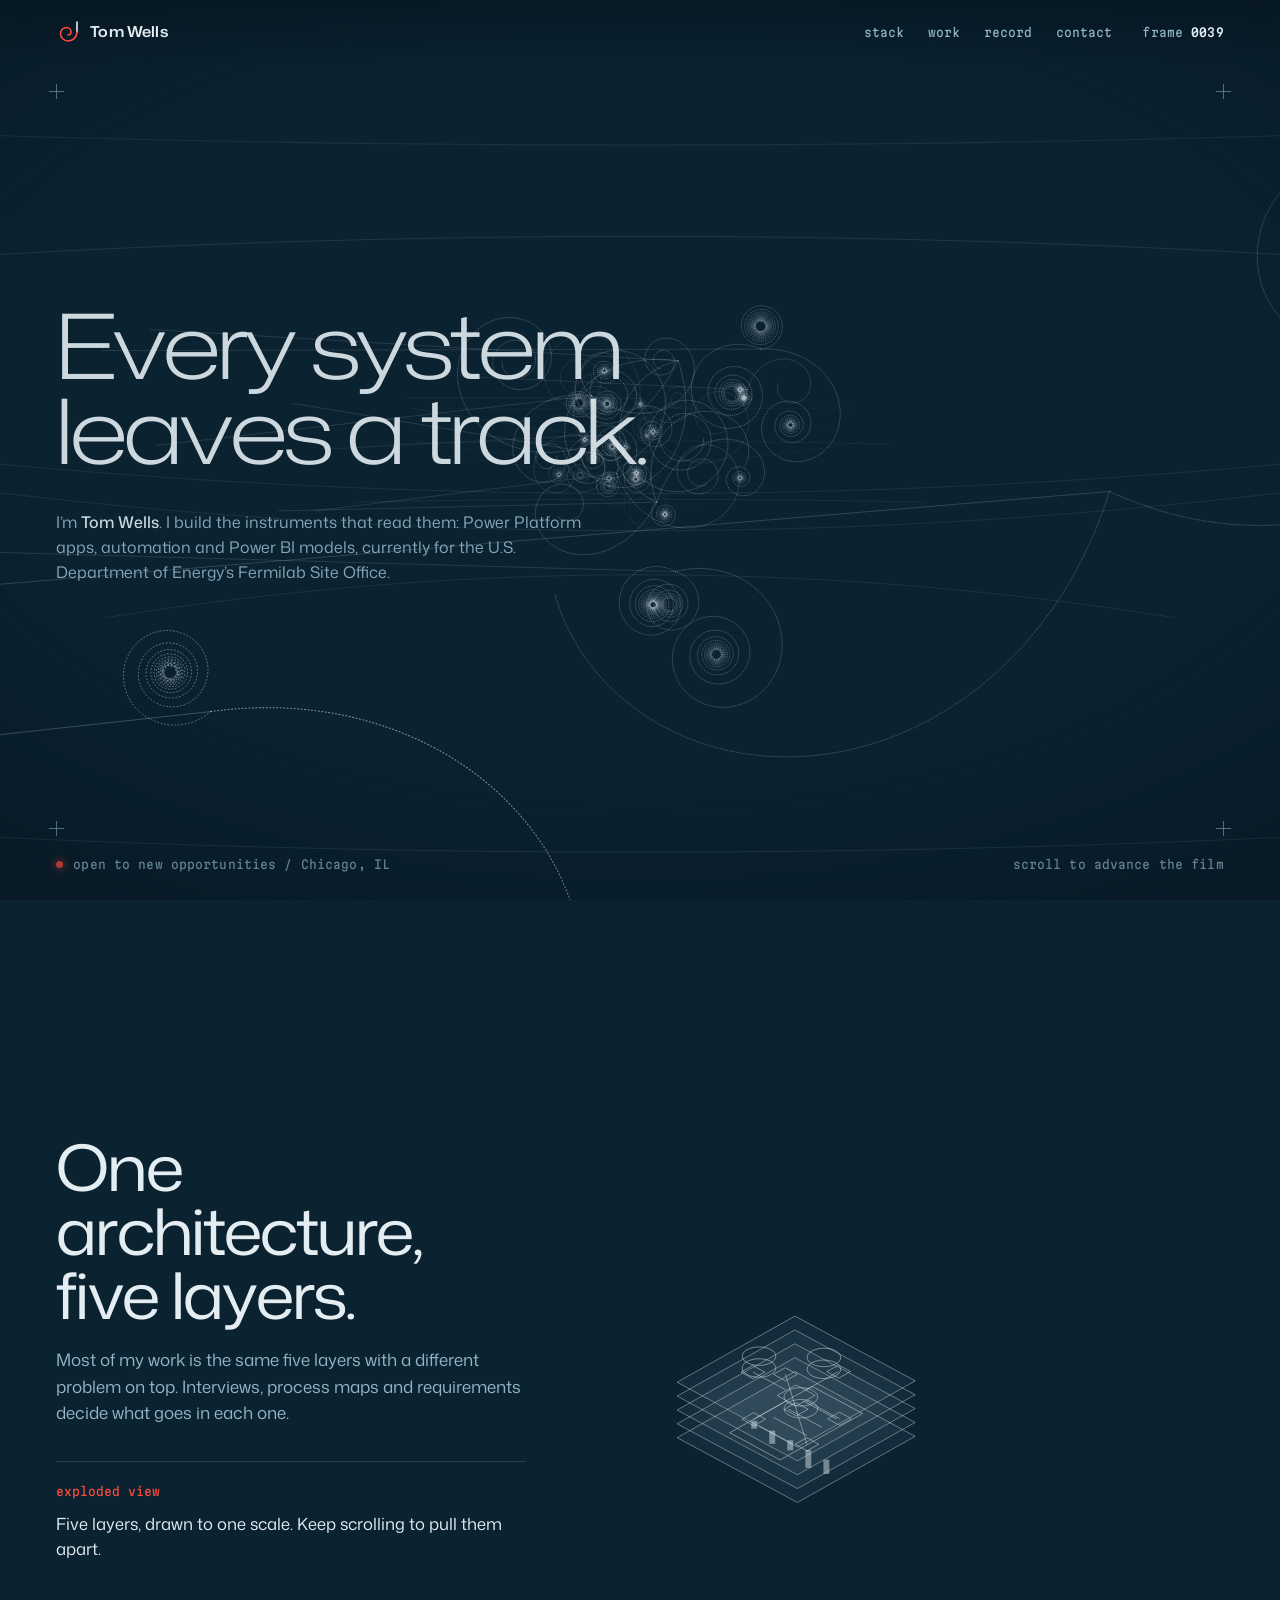
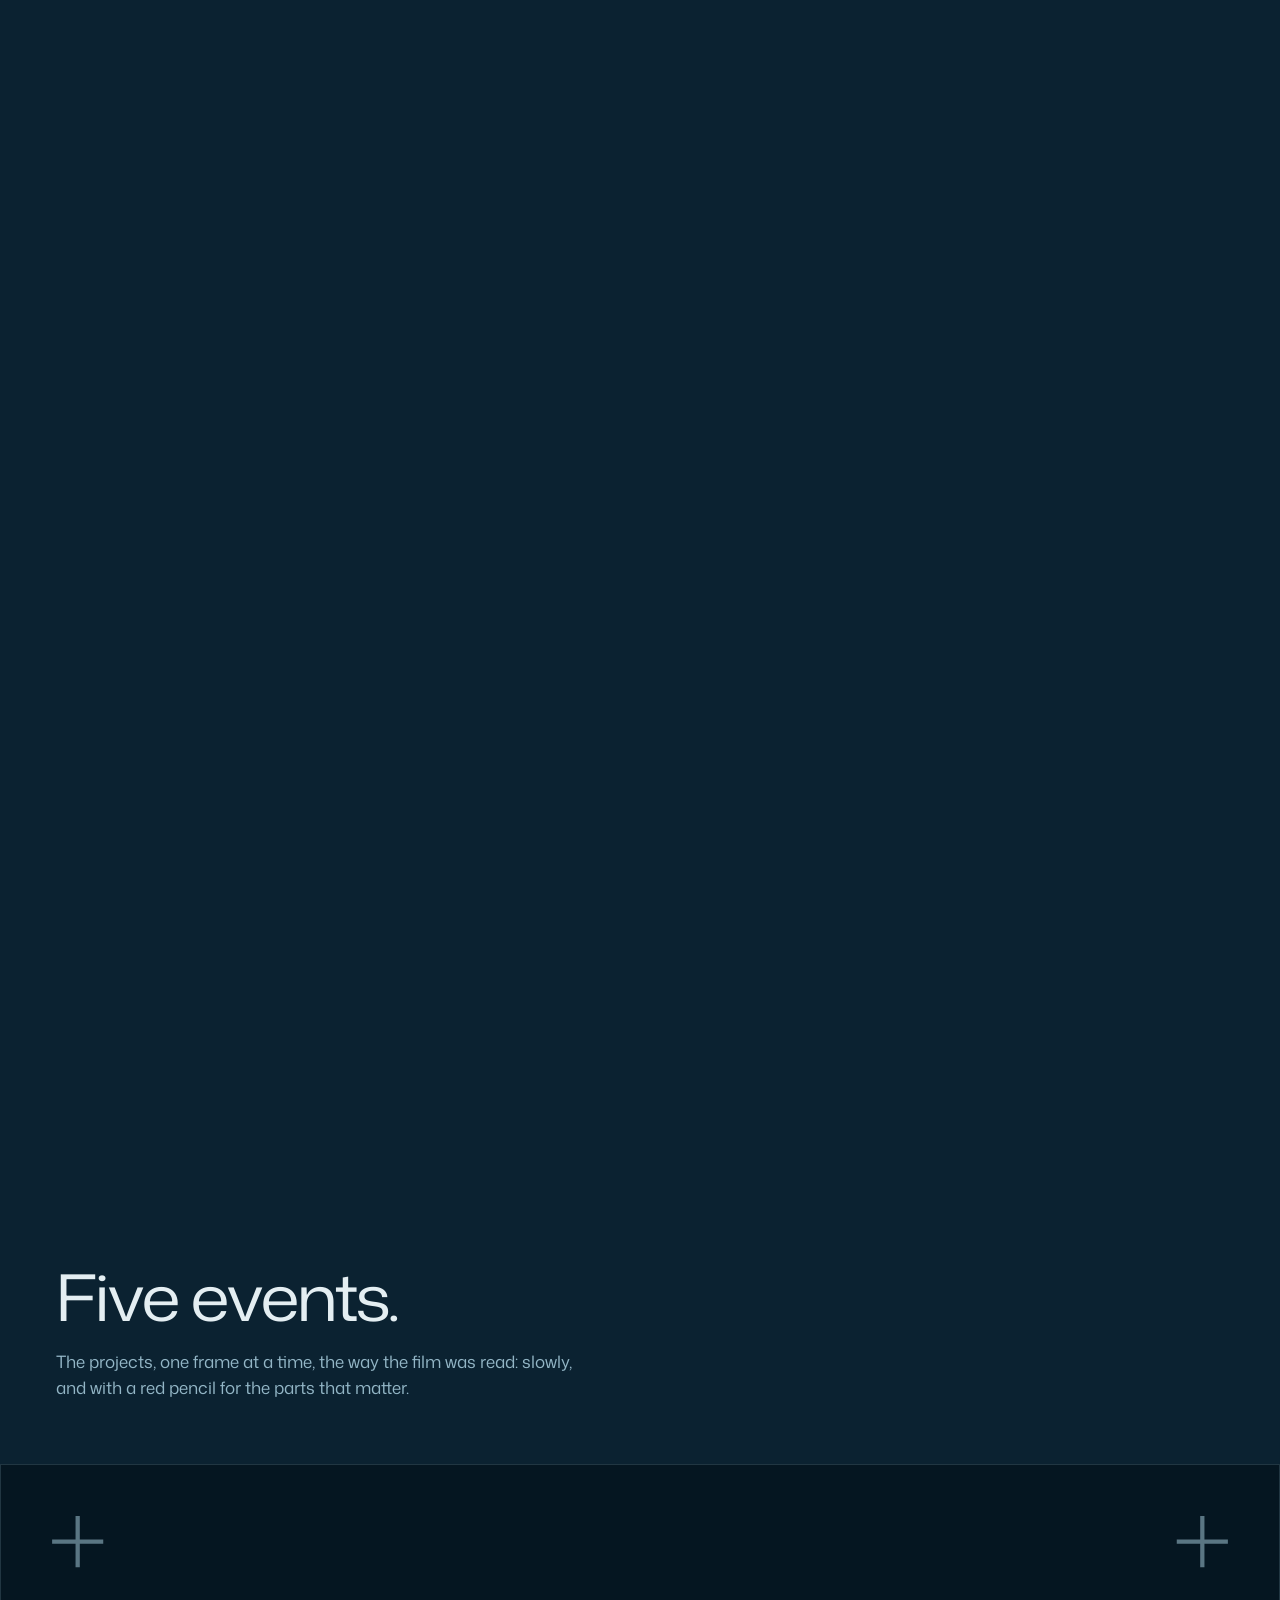
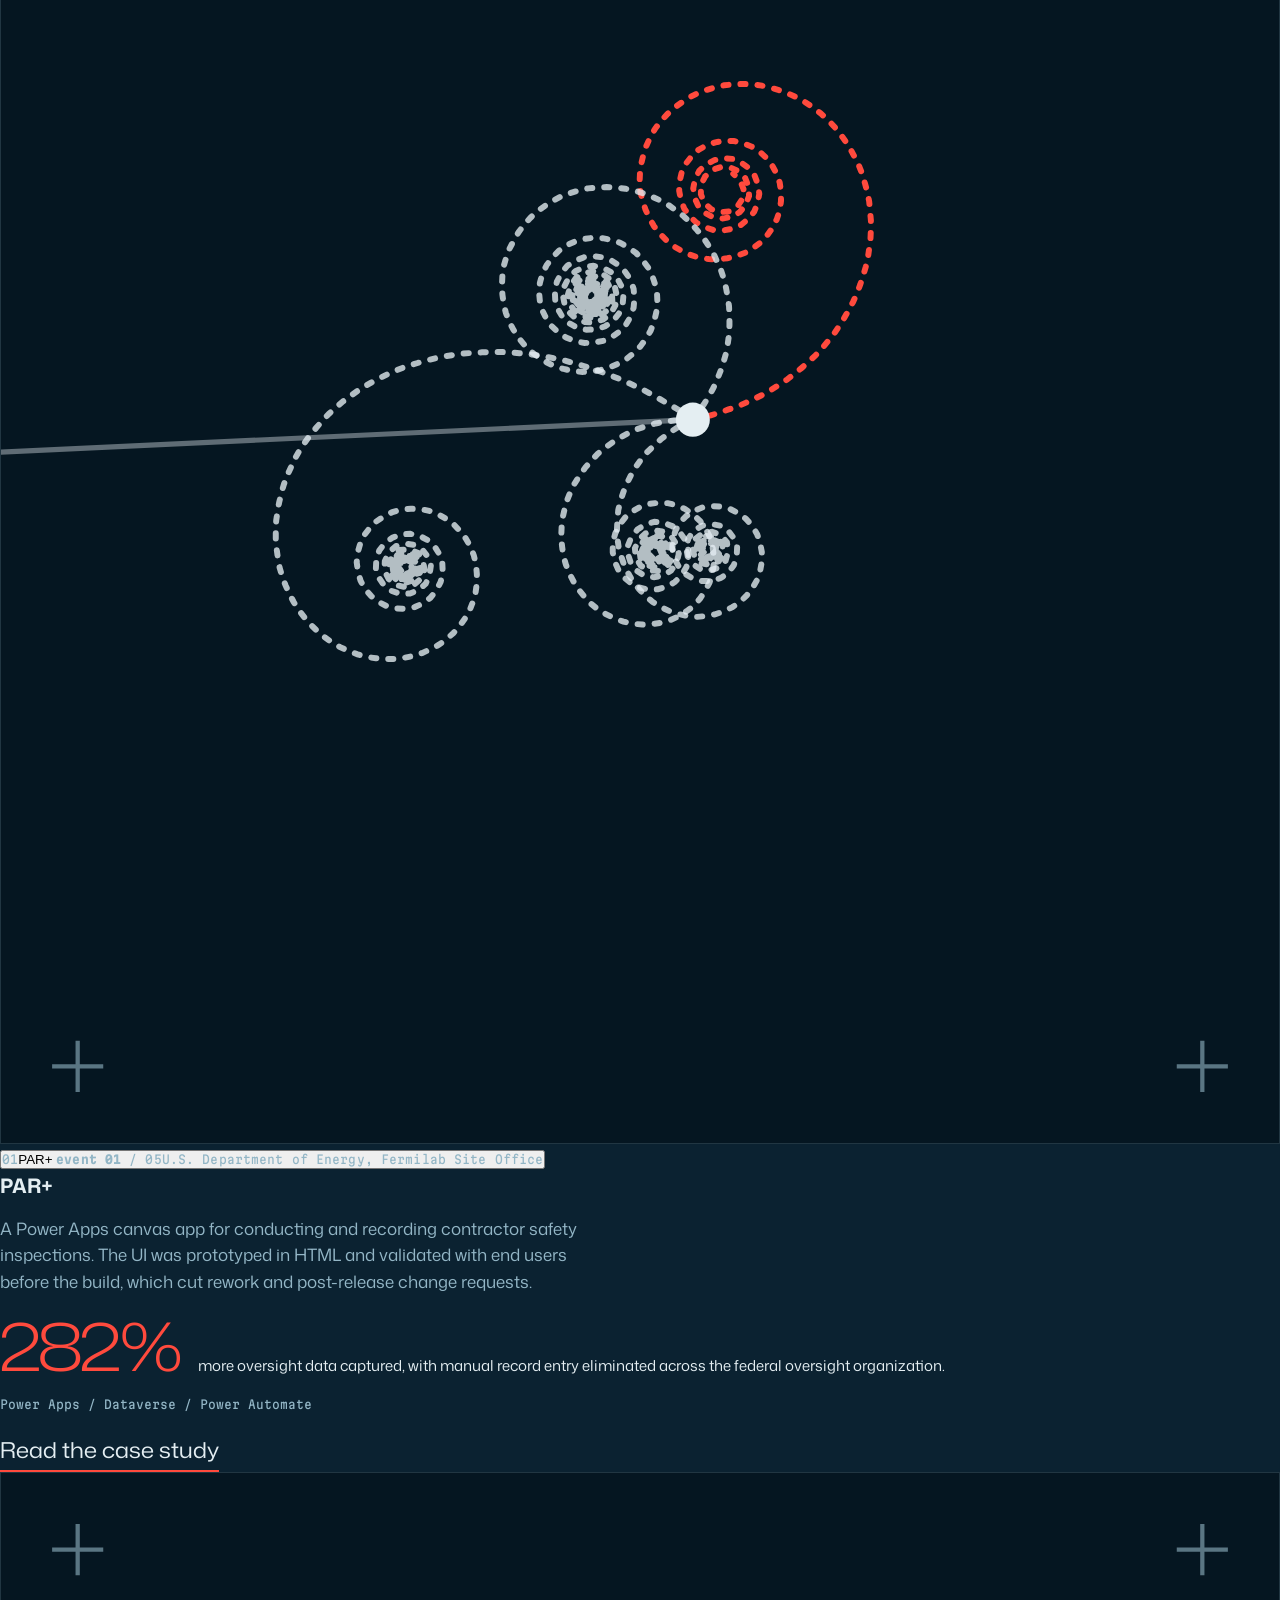
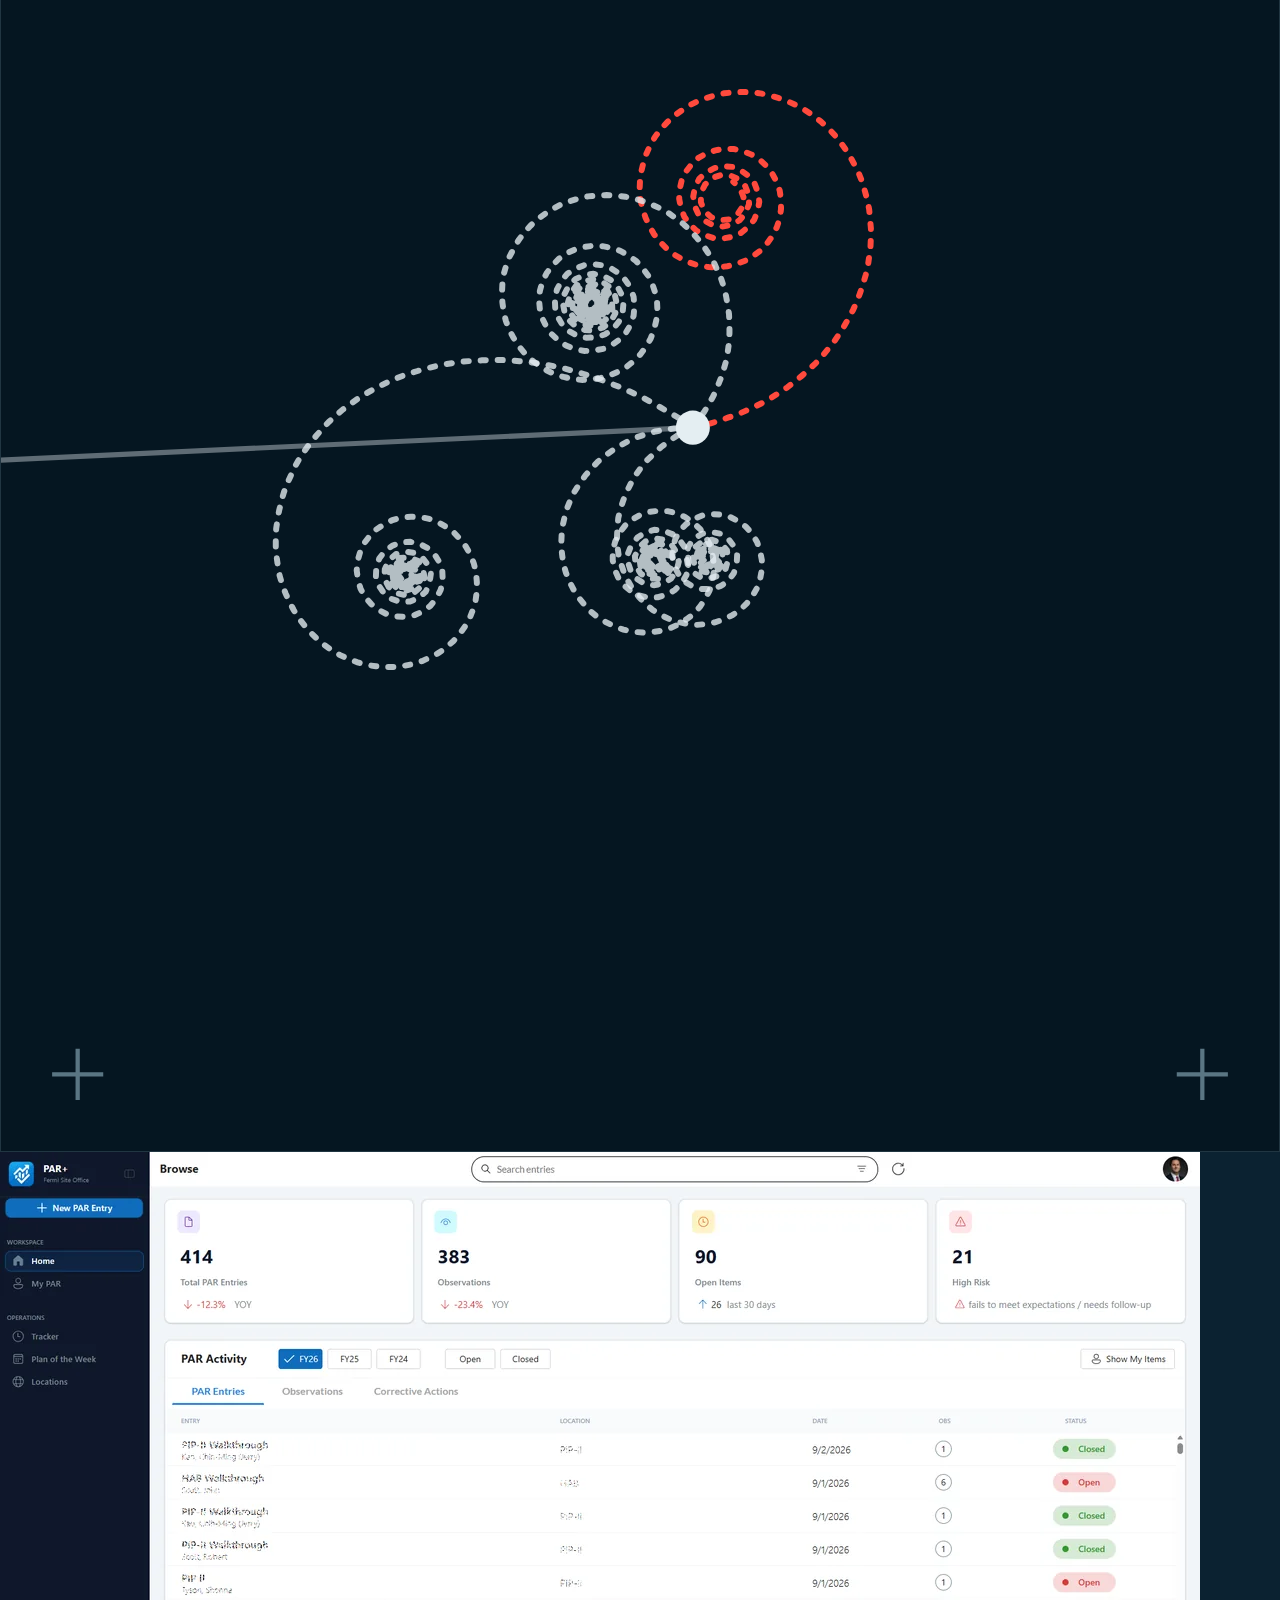
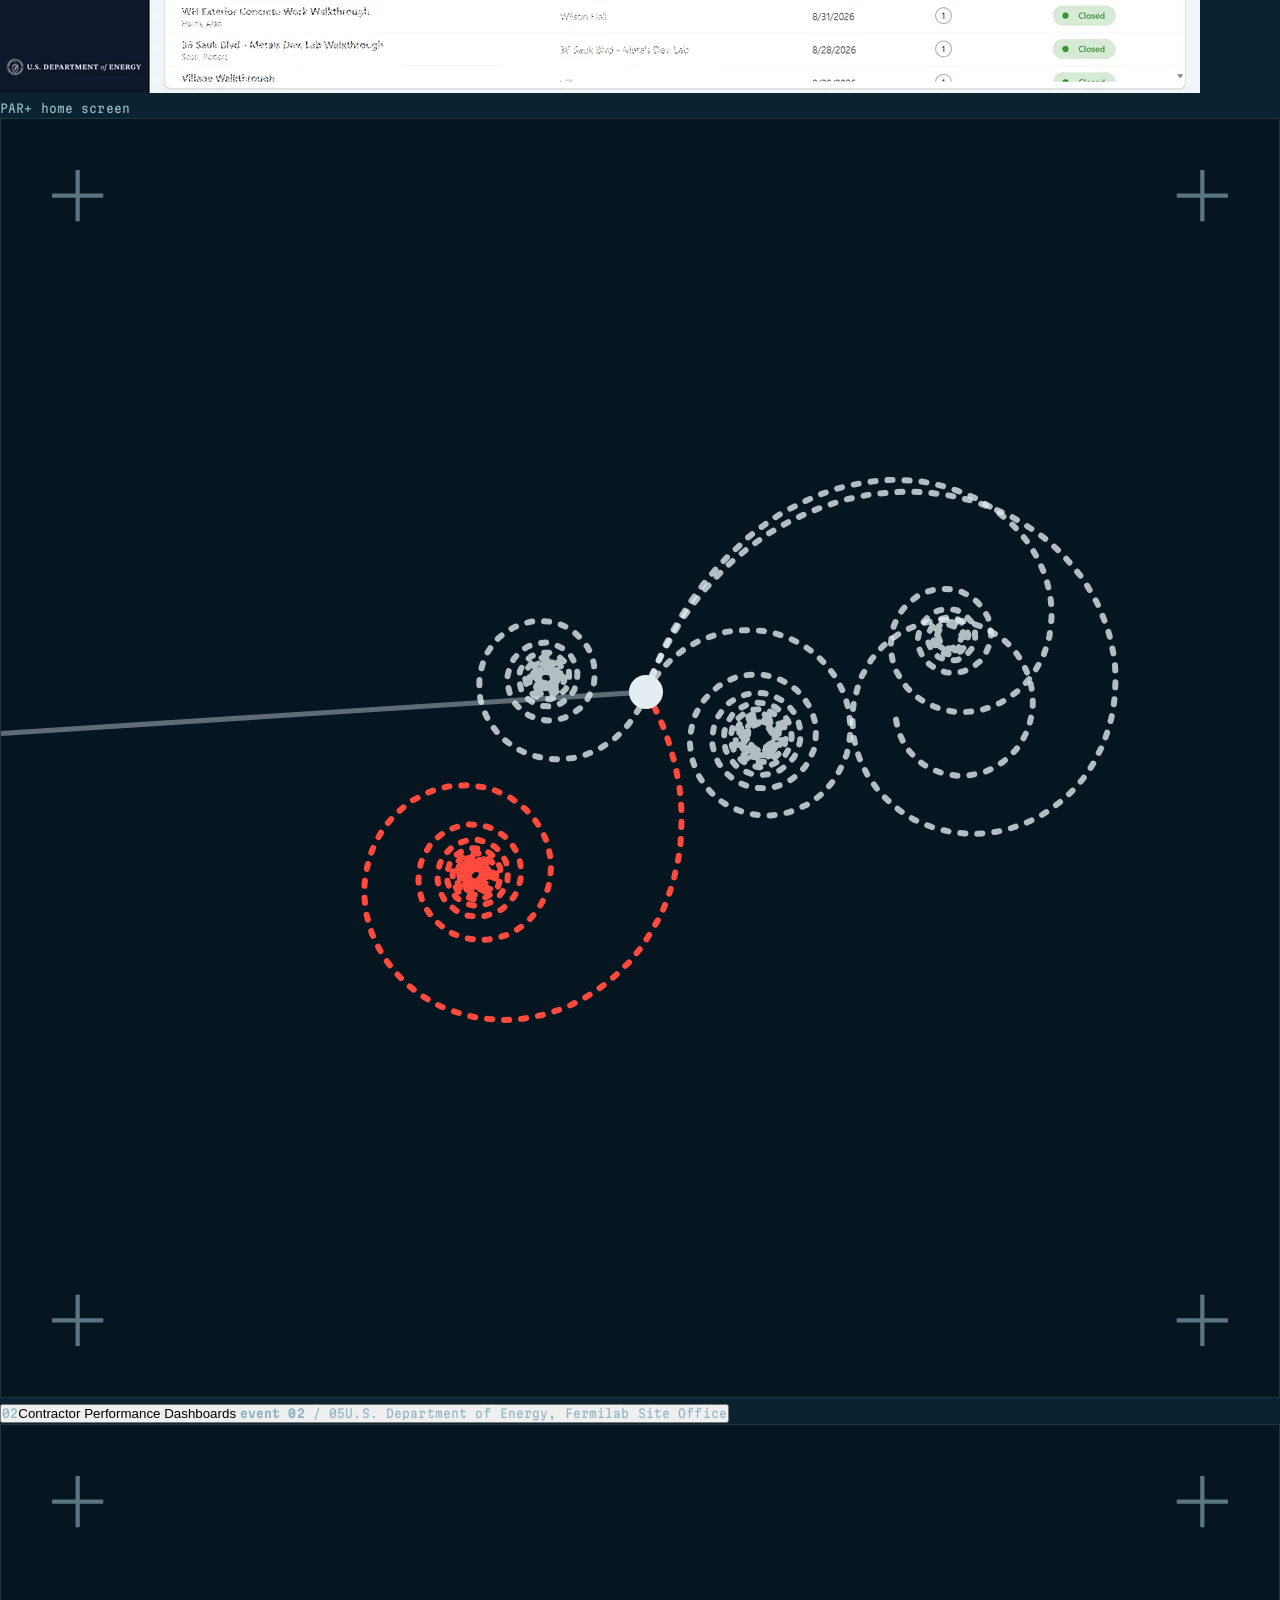
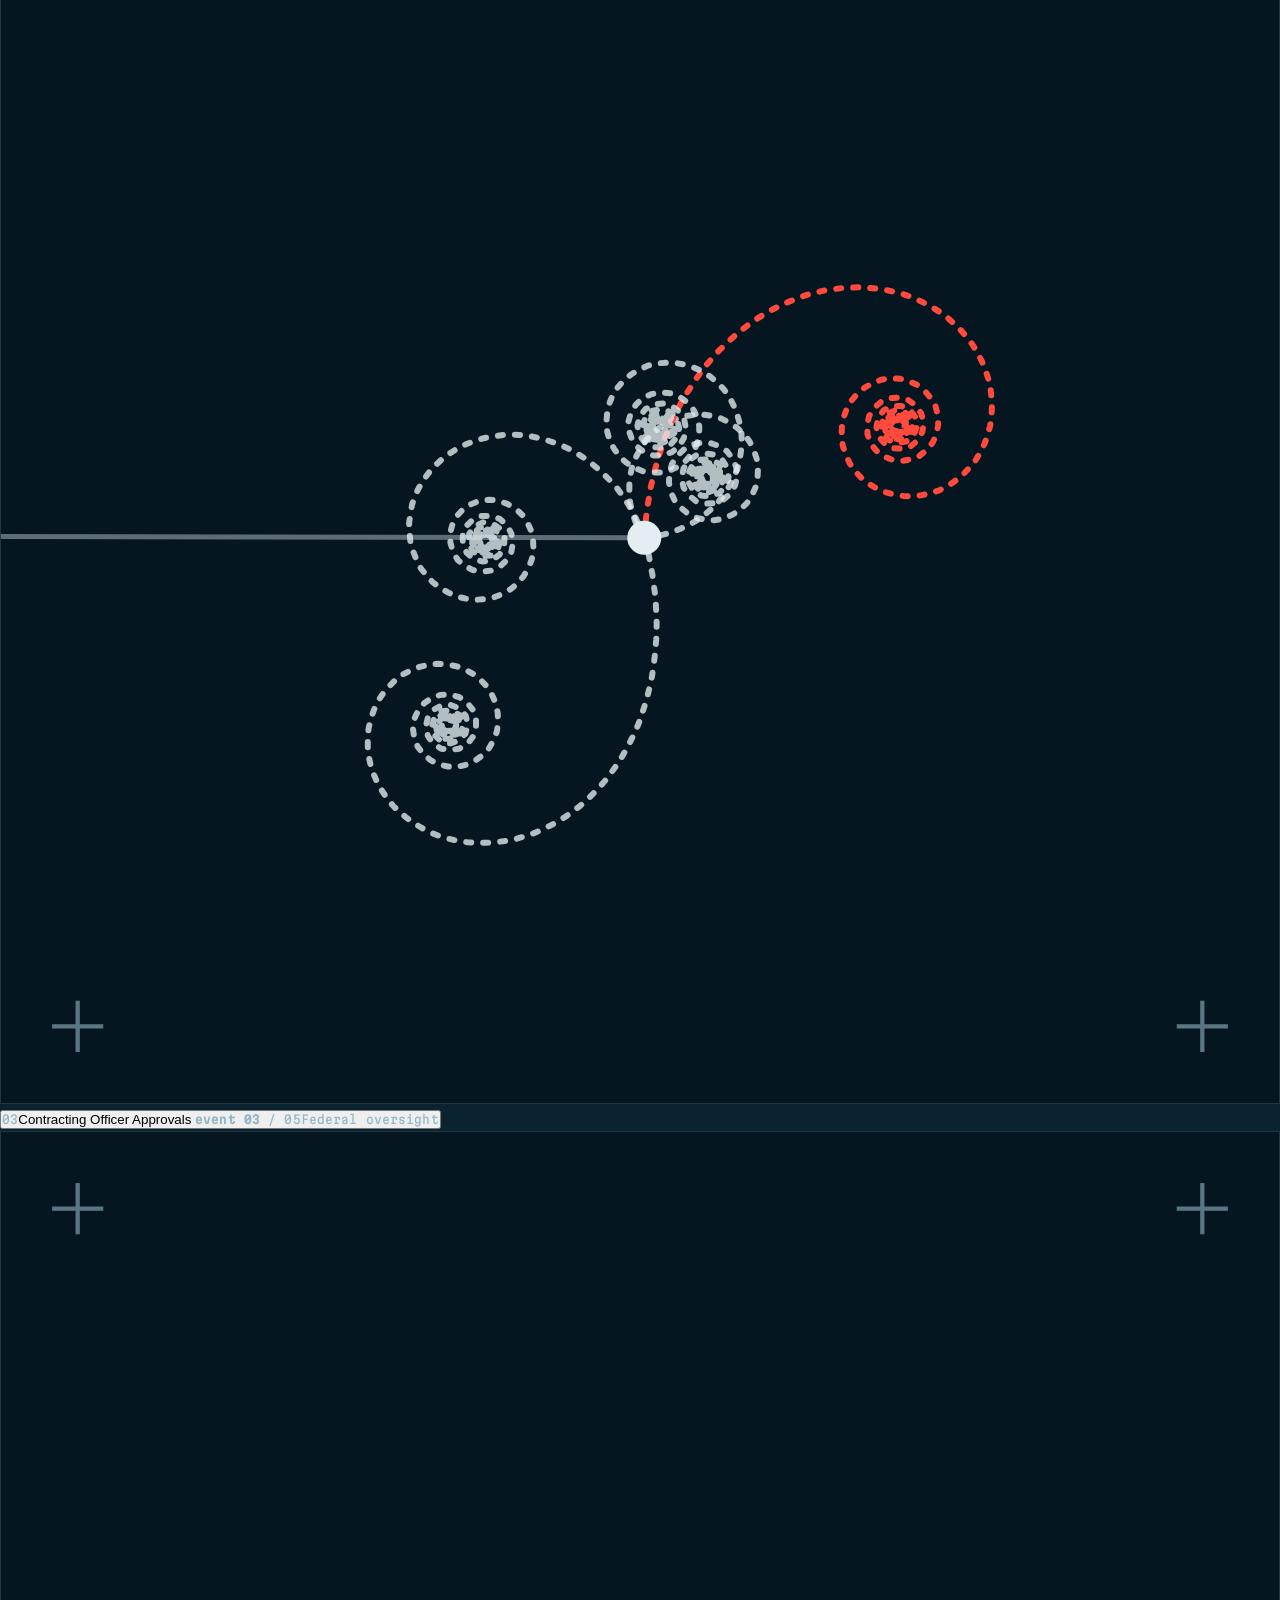
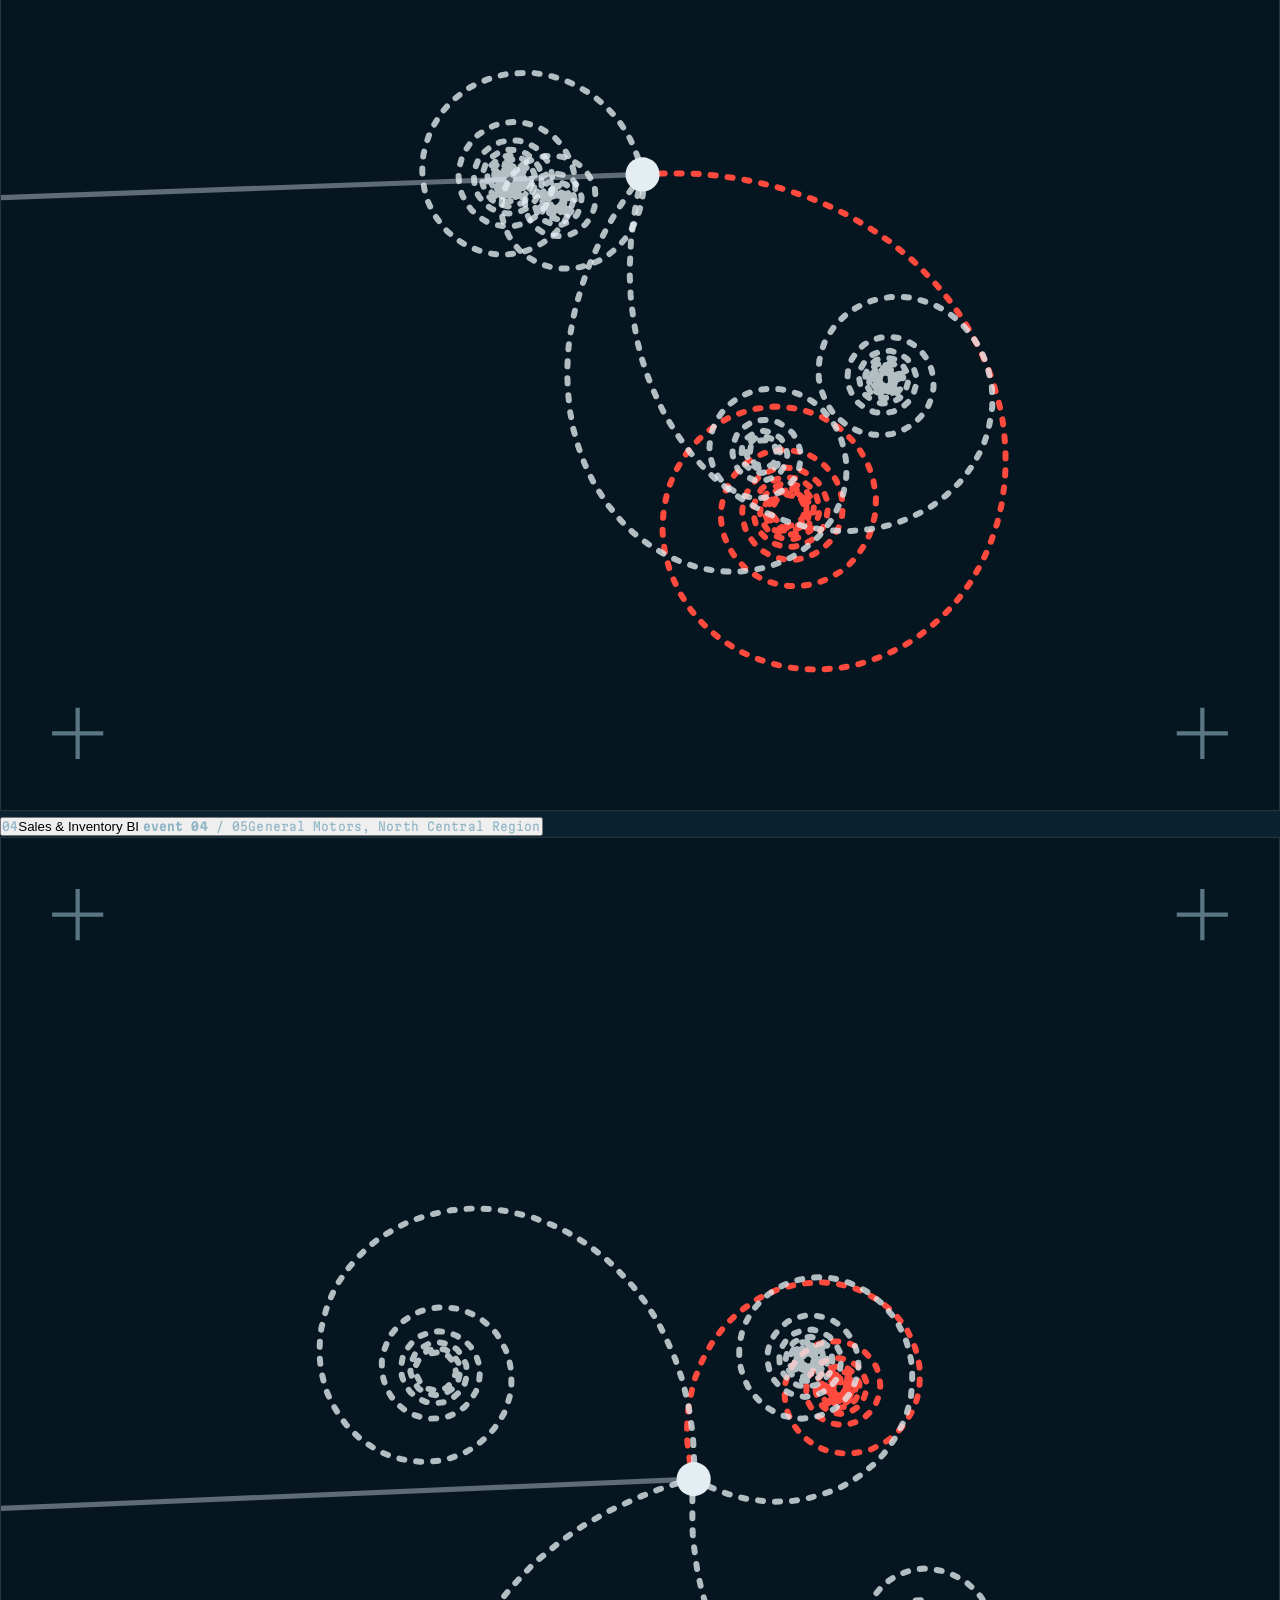
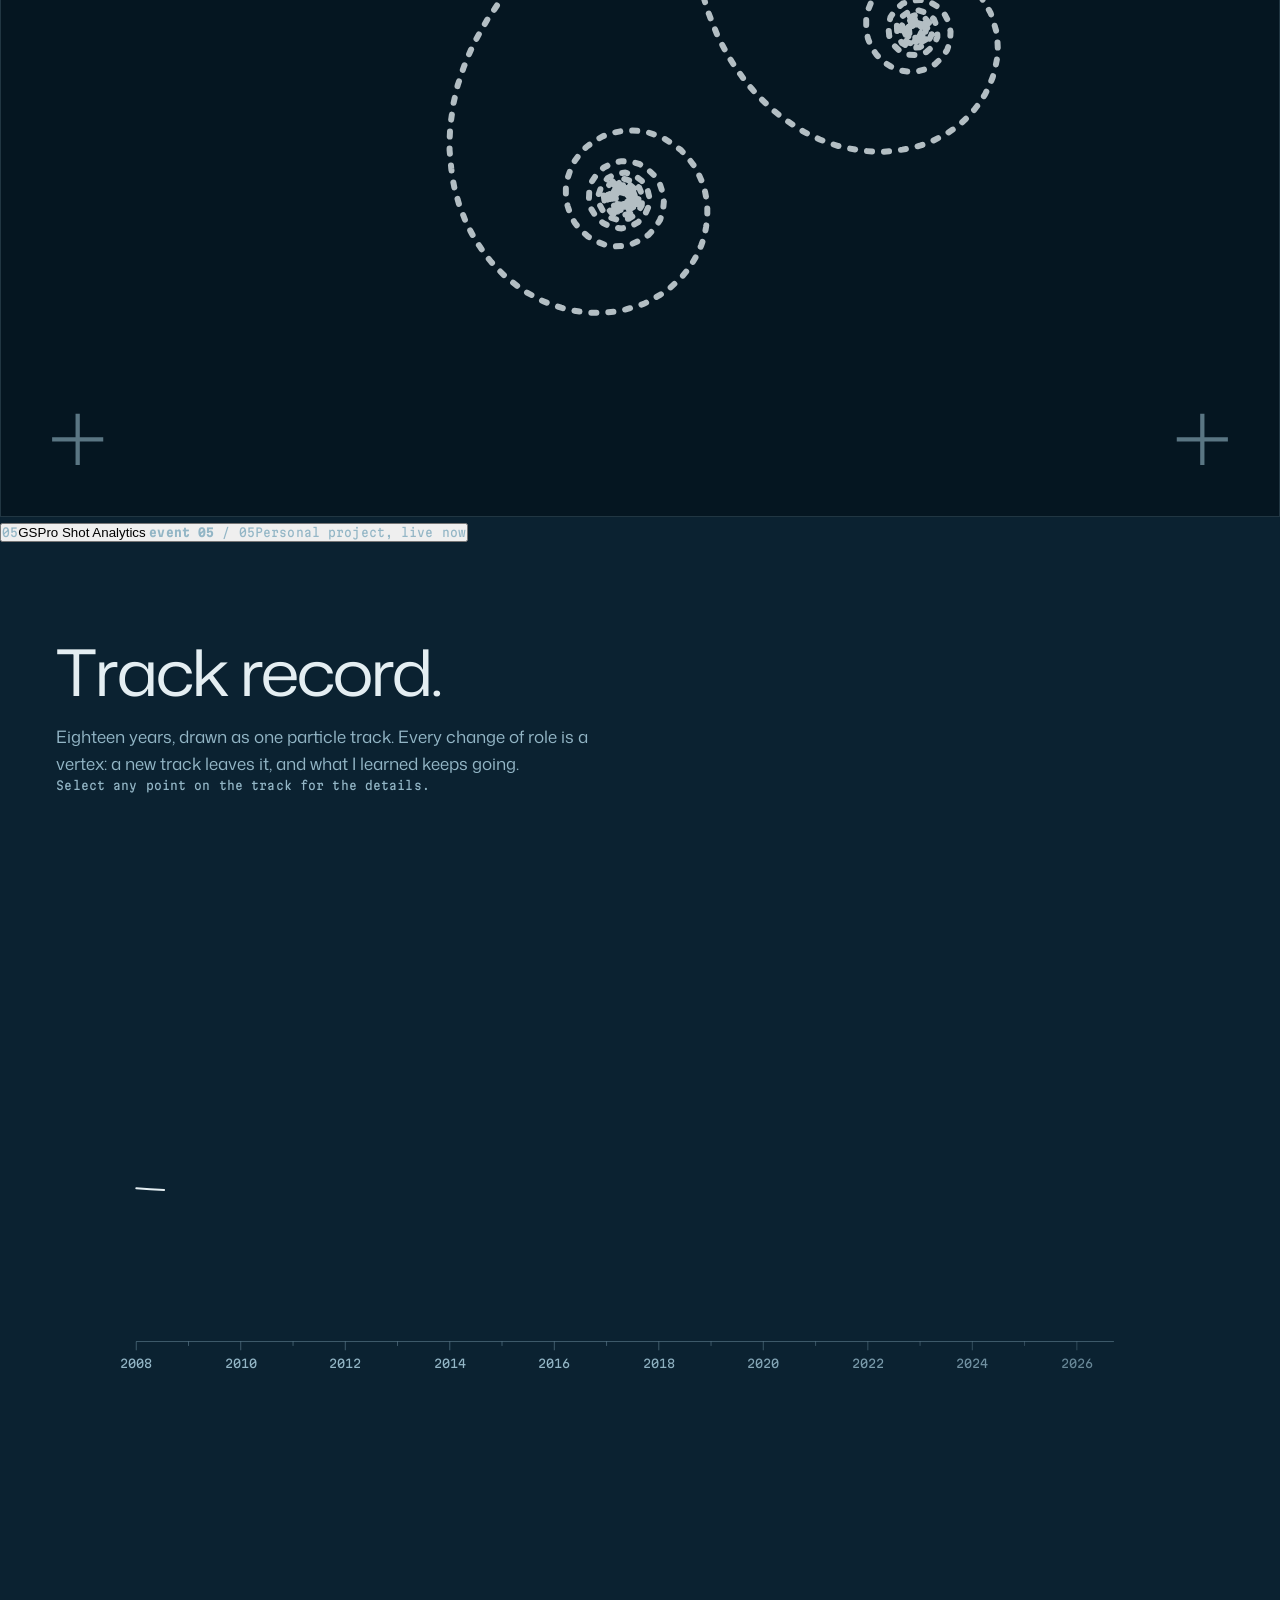
==== commit 06e17549: "Update site" ====
--- a/index.html
+++ b/index.html
@@ -67,79 +67,112 @@
   </div>
 </section>
 
-<!-- ============= WORK: five events ============= -->
+<!-- ============= WORK: five events, as plates ============= -->
 <section class="events" id="portfolio" aria-labelledby="ev-h">
   <header class="ev-head">
     <h2 class="sec-h" id="ev-h" data-split>Five events.</h2>
     <p class="sec-p fx">The projects, one frame at a time, the way the film was read: slowly, and with a red pencil for the parts that matter.</p>
   </header>
-  <div class="fly">
-    <div class="fly-stage">
-      <div class="world" data-ok-overflow>
-        <article class="frame" data-href="/par.html">
-          <div class="fr-top"><span><b class="n">event 01</b> / 05</span><span>U.S. Department of Energy, Fermilab Site Office</span></div>
-          <div class="fr-body">
-            <div class="fr-text">
-              <h3>PAR+</h3>
-              <p class="fr-sum">A Power Apps canvas app for conducting and recording contractor safety inspections. The UI was prototyped in HTML and validated with end users before the build, which cut rework and post-release change requests.</p>
-              <p class="fr-metric"><b>282%</b><span>more oversight data captured, with manual record entry eliminated across the federal oversight organization.</span></p>
-              <p class="fr-stack">Power Apps / Dataverse / Power Automate</p>
-              <a class="fr-link" href="/par.html">Read the case study</a>
-            </div>
-            <svg class="fr-glyph" viewBox="0 0 300 300" aria-hidden="true"></svg>
-          </div>
-        </article>
-        <article class="frame">
-          <div class="fr-top"><span><b class="n">event 02</b> / 05</span><span>U.S. Department of Energy, Fermilab Site Office</span></div>
-          <div class="fr-body">
-            <div class="fr-text">
-              <h3>Contractor Performance Dashboards</h3>
-              <p class="fr-sum">Star-schema models in Power BI that unify SQL Server, Oracle and SharePoint Online, giving Site Office leadership one view of contractor performance and oversight status in place of siloed manual reporting.</p>
-              <p class="fr-metric"><b>3 &#8594; 1</b><span>source systems resolved into one governed, query-optimized model.</span></p>
-              <p class="fr-stack">Power BI / DAX / SQL Server / Oracle / SharePoint Online</p>
-            </div>
-            <svg class="fr-glyph" viewBox="0 0 300 300" aria-hidden="true"></svg>
-          </div>
-        </article>
-        <article class="frame">
-          <div class="fr-top"><span><b class="n">event 03</b> / 05</span><span>Federal oversight</span></div>
-          <div class="fr-body">
-            <div class="fr-text">
-              <h3>Contracting Officer Approvals</h3>
-              <p class="fr-sum">Multi-stage sequential approval flows for recurring contracting-officer workflows, with HTML-formatted Outlook notifications and Teams Adaptive Cards at every stage. Less manual routing, shorter response times.</p>
-              <p class="fr-quote">The decision happens where the request lands.</p>
-              <p class="fr-stack">Power Automate / Adaptive Cards / Teams / Outlook</p>
-            </div>
-            <svg class="fr-glyph" viewBox="0 0 300 300" aria-hidden="true"></svg>
-          </div>
-        </article>
-        <article class="frame">
-          <div class="fr-top"><span><b class="n">event 04</b> / 05</span><span>General Motors, North Central Region</span></div>
-          <div class="fr-body">
-            <div class="fr-text">
-              <h3>Sales &amp; Inventory BI</h3>
-              <p class="fr-sum">The Power BI and Tableau reporting layer for the region, giving field managers real-time sales and inventory visibility. I was the regional SME for Power BI, Tableau, SQL and Excel.</p>
-              <p class="fr-metric"><b>1,128</b><span>dealerships covered, supporting $50M in sales growth and a 6.1% year-over-year regional improvement.</span></p>
-              <p class="fr-stack">Power BI / Tableau / SQL / Excel</p>
-            </div>
-            <svg class="fr-glyph" viewBox="0 0 300 300" aria-hidden="true"></svg>
-          </div>
-        </article>
-        <article class="frame" data-href="/gspro-analytics.html">
-          <div class="fr-top"><span><b class="n">event 05</b> / 05</span><span>Personal project, live now</span></div>
-          <div class="fr-body">
-            <div class="fr-text">
-              <h3>GSPro Shot Analytics</h3>
-              <p class="fr-sum">A full-stack React and Recharts app with club-segmented visualizations, a distance-weighted consistency metric and CSV export. A Cloudflare Worker proxies the Google Sheets API so credentials never reach the client.</p>
-              <p class="fr-stack">React / Recharts / Python / Cloudflare Workers</p>
-              <a class="fr-link" href="/gspro-analytics.html">Read the case study</a>
-              <a class="fr-link" href="https://trwells.com/gspro" target="_blank" rel="noopener">Open the live app</a>
-            </div>
-            <svg class="fr-glyph" viewBox="0 0 300 300" aria-hidden="true"></svg>
-          </div>
-        </article>
+  <div class="plates fx">
+    <article class="plate open">
+      <div class="p-bg" aria-hidden="true"><svg class="fr-glyph" viewBox="0 0 300 300"></svg></div>
+      <button type="button" class="p-face" id="pl-01" aria-expanded="true" aria-controls="plb-01">
+        <span class="p-shut"><span class="mono red">01</span><span class="vt">PAR+</span></span>
+        <span class="p-head"><span class="mono"><b>event 01</b> / 05</span><span class="mono">U.S. Department of Energy, Fermilab Site Office</span></span>
+      </button>
+      <div class="p-body" id="plb-01" role="region" aria-labelledby="pl-01">
+        <div class="p-text">
+          <h3 class="p-title">PAR+</h3>
+          <p class="fr-sum">A Power Apps canvas app for conducting and recording contractor safety inspections. The UI was prototyped in HTML and validated with end users before the build, which cut rework and post-release change requests.</p>
+          <p class="fr-metric"><b>282%</b><span>more oversight data captured, with manual record entry eliminated across the federal oversight organization.</span></p>
+          <p class="fr-stack">Power Apps / Dataverse / Power Automate</p>
+          <p class="fr-links"><a class="fr-link" href="/par.html">Read the case study</a></p>
+        </div>
+        <div class="p-side">
+          <div class="p-glyph fid2" aria-hidden="true"><svg class="fr-glyph" viewBox="0 0 300 300"></svg></div>
+          <figure class="p-shot">
+            <div class="fid2"><img src="assets/img/par-home.webp" width="1200" height="541" loading="lazy" decoding="async" alt="PAR+ home screen showing entry, observation, open-item and high-risk totals above a list of recent walkthroughs"></div>
+            <figcaption class="mono">PAR+ home screen</figcaption>
+          </figure>
+        </div>
       </div>
-    </div>
+    </article>
+    <article class="plate">
+      <div class="p-bg" aria-hidden="true"><svg class="fr-glyph" viewBox="0 0 300 300"></svg></div>
+      <button type="button" class="p-face" id="pl-02" aria-expanded="false" aria-controls="plb-02">
+        <span class="p-shut"><span class="mono red">02</span><span class="vt">Contractor Performance Dashboards</span></span>
+        <span class="p-head"><span class="mono"><b>event 02</b> / 05</span><span class="mono">U.S. Department of Energy, Fermilab Site Office</span></span>
+      </button>
+      <div class="p-body" id="plb-02" role="region" aria-labelledby="pl-02">
+        <div class="p-text">
+          <h3 class="p-title">Contractor Performance Dashboards</h3>
+          <p class="fr-sum">Star-schema models in Power BI that unify SQL Server, Oracle and SharePoint Online, giving Site Office leadership one view of contractor performance and oversight status in place of siloed manual reporting.</p>
+          <p class="fr-metric"><b>3 &#8594; 1</b><span>source systems resolved into one governed, query-optimized model.</span></p>
+          <p class="fr-stack">Power BI / DAX / SQL Server / Oracle / SharePoint Online</p>
+        </div>
+        <div class="p-side">
+          <div class="p-glyph fid2" aria-hidden="true"><svg class="fr-glyph" viewBox="0 0 300 300"></svg></div>
+        </div>
+      </div>
+    </article>
+    <article class="plate">
+      <div class="p-bg" aria-hidden="true"><svg class="fr-glyph" viewBox="0 0 300 300"></svg></div>
+      <button type="button" class="p-face" id="pl-03" aria-expanded="false" aria-controls="plb-03">
+        <span class="p-shut"><span class="mono red">03</span><span class="vt">Contracting Officer Approvals</span></span>
+        <span class="p-head"><span class="mono"><b>event 03</b> / 05</span><span class="mono">Federal oversight</span></span>
+      </button>
+      <div class="p-body" id="plb-03" role="region" aria-labelledby="pl-03">
+        <div class="p-text">
+          <h3 class="p-title">Contracting Officer Approvals</h3>
+          <p class="fr-sum">Multi-stage sequential approval flows for recurring contracting-officer workflows, with HTML-formatted Outlook notifications and Teams Adaptive Cards at every stage. Less manual routing, shorter response times.</p>
+          <p class="fr-quote">The decision happens where the request lands.</p>
+          <p class="fr-stack">Power Automate / Adaptive Cards / Teams / Outlook</p>
+        </div>
+        <div class="p-side">
+          <div class="p-glyph fid2" aria-hidden="true"><svg class="fr-glyph" viewBox="0 0 300 300"></svg></div>
+        </div>
+      </div>
+    </article>
+    <article class="plate">
+      <div class="p-bg" aria-hidden="true"><svg class="fr-glyph" viewBox="0 0 300 300"></svg></div>
+      <button type="button" class="p-face" id="pl-04" aria-expanded="false" aria-controls="plb-04">
+        <span class="p-shut"><span class="mono red">04</span><span class="vt">Sales &amp; Inventory BI</span></span>
+        <span class="p-head"><span class="mono"><b>event 04</b> / 05</span><span class="mono">General Motors, North Central Region</span></span>
+      </button>
+      <div class="p-body" id="plb-04" role="region" aria-labelledby="pl-04">
+        <div class="p-text">
+          <h3 class="p-title">Sales &amp; Inventory BI</h3>
+          <p class="fr-sum">The Power BI and Tableau reporting layer for the region, giving field managers real-time sales and inventory visibility. I was the regional SME for Power BI, Tableau, SQL and Excel.</p>
+          <p class="fr-metric"><b>1,128</b><span>dealerships covered, supporting $50M in sales growth and a 6.1% year-over-year regional improvement.</span></p>
+          <p class="fr-stack">Power BI / Tableau / SQL / Excel</p>
+        </div>
+        <div class="p-side">
+          <div class="p-glyph fid2" aria-hidden="true"><svg class="fr-glyph" viewBox="0 0 300 300"></svg></div>
+        </div>
+      </div>
+    </article>
+    <article class="plate">
+      <div class="p-bg" aria-hidden="true"><svg class="fr-glyph" viewBox="0 0 300 300"></svg></div>
+      <button type="button" class="p-face" id="pl-05" aria-expanded="false" aria-controls="plb-05">
+        <span class="p-shut"><span class="mono red">05</span><span class="vt">GSPro Shot Analytics</span></span>
+        <span class="p-head"><span class="mono"><b>event 05</b> / 05</span><span class="mono">Personal project, live now</span></span>
+      </button>
+      <div class="p-body" id="plb-05" role="region" aria-labelledby="pl-05">
+        <div class="p-text">
+          <h3 class="p-title">GSPro Shot Analytics</h3>
+          <p class="fr-sum">A full-stack React and Recharts app with club-segmented visualizations, a distance-weighted consistency metric and CSV export. A Cloudflare Worker proxies the Google Sheets API so credentials never reach the client.</p>
+          <p class="fr-stack">React / Recharts / Python / Cloudflare Workers</p>
+          <p class="fr-links"><a class="fr-link" href="/gspro-analytics.html">Read the case study</a><a class="fr-link" href="https://trwells.com/gspro" target="_blank" rel="noopener">Open the live app</a></p>
+        </div>
+        <div class="p-side">
+          <div class="p-glyph fid2" aria-hidden="true"><svg class="fr-glyph" viewBox="0 0 300 300"></svg></div>
+          <figure class="p-shot">
+            <div class="fid2"><img src="assets/img/gspro-dispersion.webp" width="1200" height="576" loading="lazy" decoding="async" alt="GSPro Shot Analytics with club filters, carry and accuracy averages, and a scatter of 3,779 shots by offline distance"></div>
+            <figcaption class="mono">GSPro shot dispersion view</figcaption>
+          </figure>
+        </div>
+      </div>
+    </article>
   </div>
 </section>
 
@@ -149,8 +182,10 @@
     <div class="rec-head">
       <h2 class="sec-h" id="rec-h" data-split>Track record.</h2>
       <p class="sec-p fx">Eighteen years, drawn as one particle track. Every change of role is a vertex: a new track leaves it, and what I learned keeps going.</p>
+      <p class="rec-hint mono fx"><i aria-hidden="true"></i>Select any point on the track for the details.</p>
     </div>
-    <svg class="rec-svg" id="recSvg" role="img" aria-label="Career timeline: eBlaze Services 2008 to 2016, General Motors 2016 to 2018, RER Solutions at Fermilab 2018 to present, BS in Finance from Eastern Illinois University in 2009."></svg>
+    <svg class="rec-svg" id="recSvg" role="group" aria-label="Career timeline: eBlaze Services 2008 to 2016, General Motors 2016 to 2018, RER Solutions at Fermilab 2018 to present, BS in Finance from Eastern Illinois University in 2009."></svg>
+    <div class="rec-card fid2" id="recCard" role="dialog" aria-modal="false" aria-labelledby="rcTitle" hidden></div>
   </div>
 </section>
 
@@ -212,14 +247,23 @@
 }
 
 /* ---------- per-frame event glyphs ---------- */
-function glyphs(){$$('.fr-glyph').forEach((svg,i)=>{const r=mul(300+i*17);let o='';
+function glyphs(){$$('.plate').forEach((pl,i)=>{const r=mul(300+i*17);let o='';
   const sp=(x,y,a,q,R,dec,n,step)=>{let d='M'+f1(x)+' '+f1(y);for(let k=0;k<n;k++){a+=q*step/R;R*=dec;if(R<1.5)break;x+=Math.cos(a)*step;y+=Math.sin(a)*step;d+='L'+f1(x)+' '+f1(y)}return d};
   const vx=150+(r()-.5)*40,vy=150+(r()-.5)*40;
   o+=`<path class="gb" d="M-10 ${f1(vy+(r()-.5)*30)} L${f1(vx)} ${f1(vy)}"/>`;
   for(let k=0;k<5;k++)o+=`<path class="gt${k===1?' red':''}" d="${sp(vx,vy,r()*6.28,r()<.5?-1:1,18+Math.pow(r(),1.5)*90,.975+r()*.015,160+Math.floor(r()*160),2.2)}"/>`;
   o+=`<circle class="gv" cx="${f1(vx)}" cy="${f1(vy)}" r="4"/>`;
   [[18,18],[282,18],[18,282],[282,282]].forEach(([x,y])=>{o+=`<path class="gf" d="M${x-6} ${y}H${x+6}M${x} ${y-6}V${y+6}"/>`});
-  svg.innerHTML=o})}
+  pl.querySelectorAll('.fr-glyph').forEach(svg=>{svg.innerHTML=o})})}
+
+/* ---------- work plates: one open at a time ---------- */
+function plates(){const wrap=$('.plates');if(!wrap)return;const ps=$$('.plate',wrap),hov=matchMedia('(hover:hover) and (pointer:fine) and (min-width:1024px)');let t;
+  const open=i=>{clearTimeout(t);ps.forEach((p,k)=>{const on=k===i;p.classList.toggle('open',on);$('.p-face',p).setAttribute('aria-expanded',on);$('.p-body',p).hidden=!on})};
+  wrap.classList.add('is-live');open(0);requestAnimationFrame(()=>requestAnimationFrame(()=>wrap.classList.add('settled')));
+  ps.forEach((p,i)=>{const f=$('.p-face',p);
+    f.addEventListener('click',()=>{open(i);const top=p.getBoundingClientRect().top;if(top<80)window.scrollBy(0,top-80)});
+    f.addEventListener('mouseenter',()=>{clearTimeout(t);if(hov.matches&&!p.classList.contains('open'))t=setTimeout(()=>open(i),160)});
+    f.addEventListener('mouseleave',()=>clearTimeout(t))})}
 
 /* ---------- exploded stack (isometric projection) ---------- */
 function Stack(svg){
@@ -250,7 +294,33 @@
 }
 
 /* ---------- career as one particle track ---------- */
-const STEPS=[['.axis,.tick,.yr','op',0,.06,.04],['.s1','dash',.06,.36],['.lb.l1','op',.1,.05],['.vx3','op',.105,.02],['.vx0','op',.115,.02],['.e1','dash',.12,.08],['.lb.l0','op',.14,.05],['.vx1','op',.42,.02],['.v1','dash',.42,.08],['.s2','dash',.43,.1],['.lb.l2','op',.45,.05],['.vx2','op',.53,.02],['.v2','dash',.53,.07,0,.02],['.s3','dash',.54,.32],['.lb.l3','op',.58,.05],['.vx4','op',.585,.02],['.head','op',.86,.04],['.lb.l4','op',.87,.05],['.fut','op',.9,.04]];
+/* career details, one per point on the track, in track order */
+const RYRS=Math.floor((Date.now()-Date.UTC(2018,10,1))/31557600000);
+const RD=[
+  {k:'edu',aria:'Eastern Illinois University, BS in Finance, 2009',when:'May 2009',where:'Charleston, IL',title:'BS in Finance',org:'Eastern Illinois University, Lumpkin School of Business',
+    pts:['Finished the degree while already working at eBlaze Services, which I joined in January 2008.','The finance grounding under the pricing, margin and forecasting work that came next.']},
+  {k:'eblaze',aria:'eBlaze Services, 2008 to 2016',when:'Jan 2008 – Dec 2016',where:'Chicago, IL',title:'Partner, Data Solutions & Business Development',org:'eBlaze Services',
+    metric:['15%','year-over-year gross margin increase, after pricing and product analysis found the underperforming SKUs.'],
+    pts:['Co-owned a data solutions practice.','Designed and deployed a real-time pricing and forecasting database for procurement, with SQL and Python ETL pipelines that cut data latency 40%.','Built KPI, financial-ratio and sales dashboards, and automated the weekly and monthly reporting: 20+ hours of manual work gone each month.'],
+    stack:'SQL / Python / ETL pipelines / dashboards'},
+  {k:'gm',aria:'General Motors, 2016 to 2018',when:'Dec 2016 – Nov 2018',where:'Naperville, IL',title:'Business & Data Analyst',org:'General Motors, North Central Region',
+    metric:['$50M','in regional sales growth (6.1% year over year), supported by dashboards and forecasting models that surfaced gaps early enough to act on.'],
+    pts:['Built and maintained the Power BI and Tableau reporting layer for 1,128 dealerships, with real-time sales and inventory for field managers.','Regional SME for Power BI, Tableau, SQL, VBA and Excel: trained field teams and mentored junior analysts across North America.','Led the executive reviews that tied sales performance to regional planning.'],
+    stack:'Power BI / Tableau / SQL / VBA / Excel'},
+  {k:'rer',aria:'RER Solutions at the DOE Fermilab Site Office, 2018 to present',when:'Nov 2018 – present',where:'Warrenville, IL',title:'Program Management Analyst',org:'RER Solutions, for the U.S. Department of Energy Fermilab Site Office',
+    metric:[RYRS+'+ yrs','on a Department of Energy contract as its Power Platform developer and data architect.'],
+    pts:['End-to-end ownership: requirements straight from contracting officers, then the data model, the apps and flows, deployment and production support.','Star-schema models in Power BI over SQL Server, Oracle and SharePoint Online, replacing siloed manual reporting with governed datasets.','Data quality checks, documentation standards and knowledge-transfer material written to federal recordkeeping requirements.'],
+    stack:'Power Apps / Power Automate / Dataverse / Power BI / SharePoint Online'},
+  {k:'fnal',aria:'Selected work at the Fermilab Site Office',when:'2018 – present',where:'Fermilab Site Office',title:'Selected work',org:'Built for federal oversight staff and contracting officers',
+    metric:['282%','more oversight data captured by PAR+ than the manual inspection process it replaced.'],
+    pts:['PAR+: the Power Apps solution federal staff use to conduct and record contractor safety inspections, prototyped in HTML with end users before the build.','Contracting-officer approvals: multi-stage sequential flows with HTML Outlook notifications and Teams Adaptive Cards at every stage.','A tenant and environment migration of the whole Power Platform estate, with a backup runbook and solution inventory that kept the cutover auditable and reversible.'],
+    links:[['Read the PAR+ case study','/par.html']]},
+  {k:'now',aria:'Now: Fabric and Purview, open to new roles',when:'now',where:'Chicago, IL',title:'Fabric and Purview',org:'Microsoft learning paths, in progress',
+    pts:['Working through the Microsoft Fabric and Microsoft Purview learning paths.','Building on the side: GSPro Shot Analytics, a React app with a Cloudflare Worker keeping its credentials server-side.','Open to Power Platform development and solution architecture roles, especially in federal and government contracting.'],
+    links:[['Get in touch','#contact'],['Open the GSPro app','https://trwells.com/gspro',1]]}
+];
+const LBK={l0:'edu',l1:'eblaze',l2:'gm',l3:'rer',l4:'now'};
+const STEPS=[['.axis,.tick,.yr','op',0,.06,.04],['.s1','dash',.06,.36],['.lb.l1','op',.1,.05],['.vx3,.hit-vx3','op',.105,.02],['.vx0,.hit-vx0','op',.115,.02],['.e1','dash',.12,.08],['.lb.l0','op',.14,.05],['.vx1,.hit-vx1','op',.42,.02],['.v1','dash',.42,.08],['.s2','dash',.43,.1],['.lb.l2','op',.45,.05],['.vx2,.hit-vx2','op',.53,.02],['.v2','dash',.53,.07,0,.02],['.s3','dash',.54,.32],['.lb.l3','op',.58,.05],['.vx4,.hit-vx4','op',.585,.02],['.head,.hit-head','op',.86,.04],['.lb.l4','op',.87,.05],['.fut','op',.9,.04]];
 function Record(svg){
   let vert=null,items=[];
   const U=t=>(t-2008)/18.71;
@@ -282,7 +352,7 @@
     [E0,A1,B1,m1,m3].forEach((p,k)=>{o+='<circle class="vx vx'+k+'" cx="'+f1(p[0])+'" cy="'+f1(p[1])+'" r="6"/>'});
     o+='<g class="head"><circle cx="'+f1(C1[0])+'" cy="'+f1(C1[1])+'" r="8"/><circle class="pulse" cx="'+f1(C1[0])+'" cy="'+f1(C1[1])+'" r="8"/></g>';
     const T=vert?17:34,Mn=vert?21:40,tH=vert?36:34,mH=vert?28:24;
-    const label=(cls,x,y,anchor,rows,lead)=>{let s='<g class="lb '+cls+'">',yy=y;
+    const label=(cls,x,y,anchor,rows,lead)=>{let s='<g class="lb '+cls+'" data-k="'+LBK[cls]+'">',yy=y;
       rows.forEach(rw=>{const isT=rw[0]==='t';wrap(rw[1],isT?T:Mn).forEach(line=>{s+='<text class="'+(isT?'lt':'lm')+'" x="'+f1(x)+'" y="'+f1(yy)+'"'+(anchor?' text-anchor="'+anchor+'"':'')+'>'+line+'</text>';yy+=isT?tH:mH});yy+=6});
       if(lead)s+='<path class="ld" d="M'+f1(lead[0])+' '+f1(lead[1])+'L'+f1(lead[2])+' '+f1(lead[3])+'"/>';
       return s+'</g>'};
@@ -300,11 +370,55 @@
       o+=label('l3',380,920,'',[['m','Nov 2018 – present'],['t','Program Management Analyst'],['m','RER Solutions at Fermilab, for the DOE Fermilab Site Office']]);
       o+=label('l4',380,1250,'',[['m','now'],['t','Fabric and Purview'],['m','certifications in progress']]);
     }
+    const hz=vert?44:28;
+    [[E0,'vx0'],[m1,'vx3'],[A1,'vx1'],[B1,'vx2'],[m3,'vx4'],[C1,'head']].forEach(([p,v],i)=>{const d=RD[i];
+      o+='<g class="hit hit-'+v+'" data-k="'+d.k+'" tabindex="0" role="button" aria-haspopup="dialog" aria-expanded="false" aria-controls="recCard" aria-label="'+d.aria+': show details"><circle class="hz" cx="'+f1(p[0])+'" cy="'+f1(p[1])+'" r="'+hz+'"/><circle class="ring" cx="'+f1(p[0])+'" cy="'+f1(p[1])+'" r="'+(v==='head'?17:14)+'"/></g>'});
     svg.innerHTML=o;
     items=STEPS.map(s=>({els:[...svg.querySelectorAll(s[0])],k:s[1],t:s[2],d:s[3],sa:s[4]||0,se:s[5]||0}));
+    svg.dispatchEvent(new Event('built'));
   }
-  function apply(p){for(const it of items){const n=it.els.length;for(let i=0;i<n;i++){const off=it.sa?i*it.sa/Math.max(1,n-1):i*it.se,l=clamp((p-it.t-off)/it.d),el=it.els[i];if(it.k==='dash')el.style.strokeDashoffset=(1-l).toFixed(4);else el.style.opacity=l.toFixed(3)}}}
+  function apply(p){for(const it of items){const n=it.els.length;for(let i=0;i<n;i++){const off=it.sa?i*it.sa/Math.max(1,n-1):i*it.se,l=clamp((p-it.t-off)/it.d),el=it.els[i];if(it.k==='dash')el.style.strokeDashoffset=(1-l).toFixed(4);else{el.style.opacity=l.toFixed(3);if(el.dataset.k)el.style.pointerEvents=l>.5?'':'none'}}}}
   return {build,apply,isVert:()=>vert};
+}
+
+/* ---------- record: a details card for each point on the track ---------- */
+function RecordCard(svg,card){
+  const stage=svg.parentNode;let cur=-1,from=null;
+  const esc=t=>String(t).replace(/&/g,'&amp;').replace(/</g,'&lt;');
+  const xIcon='<svg viewBox="0 0 16 16" aria-hidden="true"><path d="M3 3l10 10M13 3L3 13"/></svg>';
+  function fill(i){const d=RD[i],n=String(i+1).padStart(2,'0');
+    let o='<div class="rc-top"><span class="mono"><b>point '+n+'</b> / 0'+RD.length+'</span><button type="button" class="rc-x" data-a="x" aria-label="Close details">'+xIcon+'</button></div>';
+    o+='<p class="rc-when mono">'+esc(d.when)+' &middot; '+esc(d.where)+'</p><h3 class="rc-t" id="rcTitle" tabindex="-1">'+esc(d.title)+'</h3><p class="rc-org">'+esc(d.org)+'</p>';
+    if(d.metric)o+='<p class="rc-metric"><b>'+esc(d.metric[0])+'</b><span>'+esc(d.metric[1])+'</span></p>';
+    o+='<ul class="rc-pts">'+d.pts.map(t=>'<li>'+esc(t)+'</li>').join('')+'</ul>';
+    if(d.stack)o+='<p class="rc-stack mono">'+esc(d.stack)+'</p>';
+    if(d.links)o+='<p class="rc-links">'+d.links.map(l=>'<a class="fr-link" href="'+l[1]+'"'+(l[2]?' target="_blank" rel="noopener"':'')+'>'+esc(l[0])+'</a>').join('')+'</p>';
+    o+='<div class="rc-nav"><button type="button" class="mono" data-a="-1"'+(i?'':' disabled')+'>&larr; earlier</button><button type="button" class="mono" data-a="1"'+(i<RD.length-1?'':' disabled')+'>later &rarr;</button></div>';
+    card.innerHTML=o}
+  const hit=i=>svg.querySelector('.hit[data-k="'+RD[i].k+'"]');
+  function place(){if(cur<0)return;const h=hit(cur);if(!h)return;
+    const s=stage.getBoundingClientRect(),r=h.querySelector('.ring').getBoundingClientRect(),cx=r.left+r.width/2-s.left,cy=r.top+r.height/2-s.top,sw=stage.clientWidth,pad=parseFloat(getComputedStyle(stage).paddingLeft)||20;
+    if(sw<640){card.style.width=(sw-2*pad)+'px';card.style.left=pad+'px';card.style.top=(cy+26)+'px';return}
+    const w=Math.min(420,sw-2*pad);card.style.width=w+'px';const ch=card.offsetHeight,sh=stage.clientHeight;
+    let x=cx+34;if(x+w>sw-pad)x=cx-34-w;card.style.left=Math.max(pad,x)+'px';
+    card.style.top=clamp(cy-ch*.4,84,Math.max(84,sh-ch-16))+'px'}
+  function open(i,focus){if(i<0||i>=RD.length)return;cur=i;fill(i);svg.classList.add('shown');
+    $$('[data-k]',svg).forEach(g=>{const on=g.dataset.k===RD[i].k;g.classList.toggle('on',on);if(g.classList.contains('hit'))g.setAttribute('aria-expanded',on)});
+    card.hidden=false;card.classList.remove('in');place();void card.offsetWidth;card.classList.add('in');
+    if(stage.clientWidth<640)card.scrollIntoView({block:'nearest',behavior:'smooth'});
+    if(focus)$('.rc-t',card).focus({preventScroll:true})}
+  function close(){if(cur<0)return;const back=card.contains(document.activeElement)?hit(cur):null;cur=-1;card.hidden=true;
+    $$('[data-k]',svg).forEach(g=>{g.classList.remove('on');if(g.classList.contains('hit'))g.setAttribute('aria-expanded','false')});if(back)back.focus()}
+  const idx=k=>RD.findIndex(d=>d.k===k);
+  svg.addEventListener('click',ev=>{const g=ev.target.closest('[data-k]');if(!g)return;const i=idx(g.dataset.k);i===cur?close():open(i,false)});
+  svg.addEventListener('keydown',ev=>{if(ev.key!=='Enter'&&ev.key!==' ')return;const g=ev.target.closest('.hit');if(!g)return;ev.preventDefault();open(idx(g.dataset.k),true)});
+  svg.addEventListener('focusin',ev=>{if(ev.target.closest('.hit'))svg.classList.add('shown')});
+  card.addEventListener('click',ev=>{const b=ev.target.closest('[data-a]');if(!b)return;const a=b.dataset.a;if(a==='x')close();else open(cur+(+a),true)});
+  card.addEventListener('click',ev=>{if(ev.target.closest('a[href^="#"]'))close()});
+  document.addEventListener('keydown',ev=>{if(ev.key==='Escape'&&cur>=0){ev.preventDefault();const k=cur;close();hit(k)&&hit(k).focus()}});
+  document.addEventListener('pointerdown',ev=>{if(cur>=0&&!card.contains(ev.target)&&!ev.target.closest('#recSvg [data-k]'))close()});
+  svg.addEventListener('built',()=>{if(cur<0)return;const i=cur;open(i,false)});
+  window.addEventListener('resize',place);
 }
 
 function spiralPath(){const p=$('.c-spiral path');if(!p)return;let d='M460 -520L460 0';for(let t=0;t<=31.4;t+=.07){const rr=460*Math.exp(-.122*t);d+='L'+f1(Math.cos(t)*rr)+' '+f1(Math.sin(t)*rr)}p.setAttribute('d',d)}
@@ -327,8 +441,9 @@
 /* ---------- boot ---------- */
 const ch=Chamber($('#chamber'));
 glyphs();
+plates();
 const stack=Stack($('#stackSvg'));stack.render(1,-1,1);
-const rec=Record($('#recSvg'));rec.build();
+const rec=Record($('#recSvg'));rec.build();RecordCard($('#recSvg'),$('#recCard'));
 spiralPath();
 const yr=$('#year');if(yr)yr.textContent=String(new Date().getFullYear());
 let lastW=window.innerWidth;
@@ -345,21 +460,17 @@
 $$('[data-split],.fx').forEach(el=>{if(!el.closest('.hero'))io.observe(el)});
 
 /* scroll engine: every scene reads a 0..1 progress, eased toward its target each frame */
-const R={hero:$('.hero'),stack:$('.stack'),events:$('.events'),fly:$('.fly'),rec:$('.record'),recSvg:$('#recSvg'),contact:$('.contact')};
-const heroIn=$('.hero-in'),hFoot=$('.h-foot'),spiral=$('.c-spiral path'),fc=$('.fc b'),caps=$$('.cap'),frames=$$('.frame'),side=[-1,1,-1,1,-1];
-const M={},T={},V={},P={},KEYS=['hero','stack','fly','rec','spiral','global','dim'];
-let DZ=900,CK=[],CT=1,recVert=rec.isVert(),lastA=-2;
-
-function buildCam(){const n=frames.length;CK=[];let t=0,z=-1.3*DZ;const seg=(dur,z1,e)=>{CK.push({t0:t,t1:t+dur,z0:z,z1,e});t+=dur;z=z1};
-  seg(1,0,E.out3);for(let i=0;i<n;i++){seg(1.1,i*DZ+90,E.lin);if(i<n-1)seg(1,(i+1)*DZ,E.io3)}seg(.9,(n-1)*DZ+640,E.in3);CT=t}
-function camZ(p){const t=p*CT;for(const s of CK)if(t<=s.t1)return s.z0+(s.z1-s.z0)*s.e(clamp((t-s.t0)/(s.t1-s.t0)));return CK[CK.length-1].z1}
+const R={hero:$('.hero'),stack:$('.stack'),events:$('.events'),rec:$('.record'),recSvg:$('#recSvg'),contact:$('.contact')};
+const heroIn=$('.hero-in'),hFoot=$('.h-foot'),spiral=$('.c-spiral path'),fc=$('.fc b'),caps=$$('.cap');
+const M={},T={},V={},P={},KEYS=['hero','stack','rec','spiral','global','dim'];
+let recVert=rec.isVert(),lastA=-2;
+
 function measure(){M.vh=window.innerHeight;M.vw=window.innerWidth;M.docH=D.scrollHeight;const y=window.scrollY;
   for(const k in R){const r=R[k].getBoundingClientRect();M[k]={t:r.top+y,h:R[k].offsetHeight||r.height}}
-  DZ=Math.max(900,M.vw*.8);buildCam();recVert=rec.isVert()}
+  recVert=rec.isVert()}
 function targets(y){
   T.hero=clamp((y-M.hero.t)/M.hero.h);
   T.stack=clamp((y-M.stack.t)/Math.max(1,M.stack.h-M.vh));
-  T.fly=clamp((y-M.fly.t)/Math.max(1,M.fly.h-M.vh));
   T.rec=recVert?clamp((y+.72*M.vh-M.recSvg.t)/Math.max(1,M.recSvg.h)):clamp((y-M.rec.t)/Math.max(1,M.rec.h-M.vh));
   T.spiral=clamp((y+M.vh-M.contact.t)/(.9*M.vh));
   T.global=clamp(y/Math.max(1,M.docH-M.vh));
@@ -371,16 +482,9 @@
   const a=userAct!==null?userAct:(p>=.34&&p<.95?Math.min(4,Math.floor((p-.34)/.12)):-1);
   stack.render(e,a,lab);if(a!==lastA||force){lastA=a;caps.forEach((c,i)=>c.classList.toggle('on',i===a+1))}}
 function pickLayer(i){userAct=i;pickP=V.stack;lastA=-2;renderStack(V.stack,true)}
-function applyCam(z){const vw=M.vw/100;frames.forEach((f,i)=>{const rel=z-i*DZ,op=clamp((rel+2.4*DZ)/(1.1*DZ))*clamp(1-(rel-40)/190);
-  if(op<.004){if(f._v!==0){f.style.visibility='hidden';f._v=0}return}
-  let x,ry;if(rel<=0){const k=clamp(-rel/DZ,0,1.6);x=side[i]*14*vw*k;ry=side[i]*-9*k}else{const k=rel/600;x=-side[i]*26*vw*k;ry=side[i]*10*k}
-  f._v=1;f.style.visibility='visible';f.style.opacity=op.toFixed(3);f.style.transform='translate3d('+f1(x)+'px,0,'+f1(rel)+'px) rotateY('+ry.toFixed(2)+'deg)';f.style.pointerEvents=(op>.25&&rel<150)?'auto':'none'})}
-frames.forEach(f=>{const href=f.dataset.href;if(!href)return;
-  f.addEventListener('click',ev=>{if(ev.target.closest('a'))return;window.location.href=href})});
 function apply(force){
   if(force||V.hero!==P.hero){heroIn.style.transform='translate3d(0,'+f1(-.14*M.vh*V.hero)+'px,0)';heroIn.style.opacity=(1-V.hero).toFixed(3);hFoot.style.opacity=clamp(1-V.hero/.3).toFixed(3)}
   if(force||V.stack!==P.stack)renderStack(V.stack);
-  if(force||V.fly!==P.fly)applyCam(camZ(V.fly));
   if(force||V.rec!==P.rec)rec.apply(V.rec);
   if(force||V.spiral!==P.spiral)spiral.style.strokeDashoffset=(1-V.spiral).toFixed(4);
   if(force||V.global!==P.global||V.dim!==P.dim){ch.st.camZ=V.global*(ch.ZMAX-3);ch.st.dim=V.dim;ch.touch();
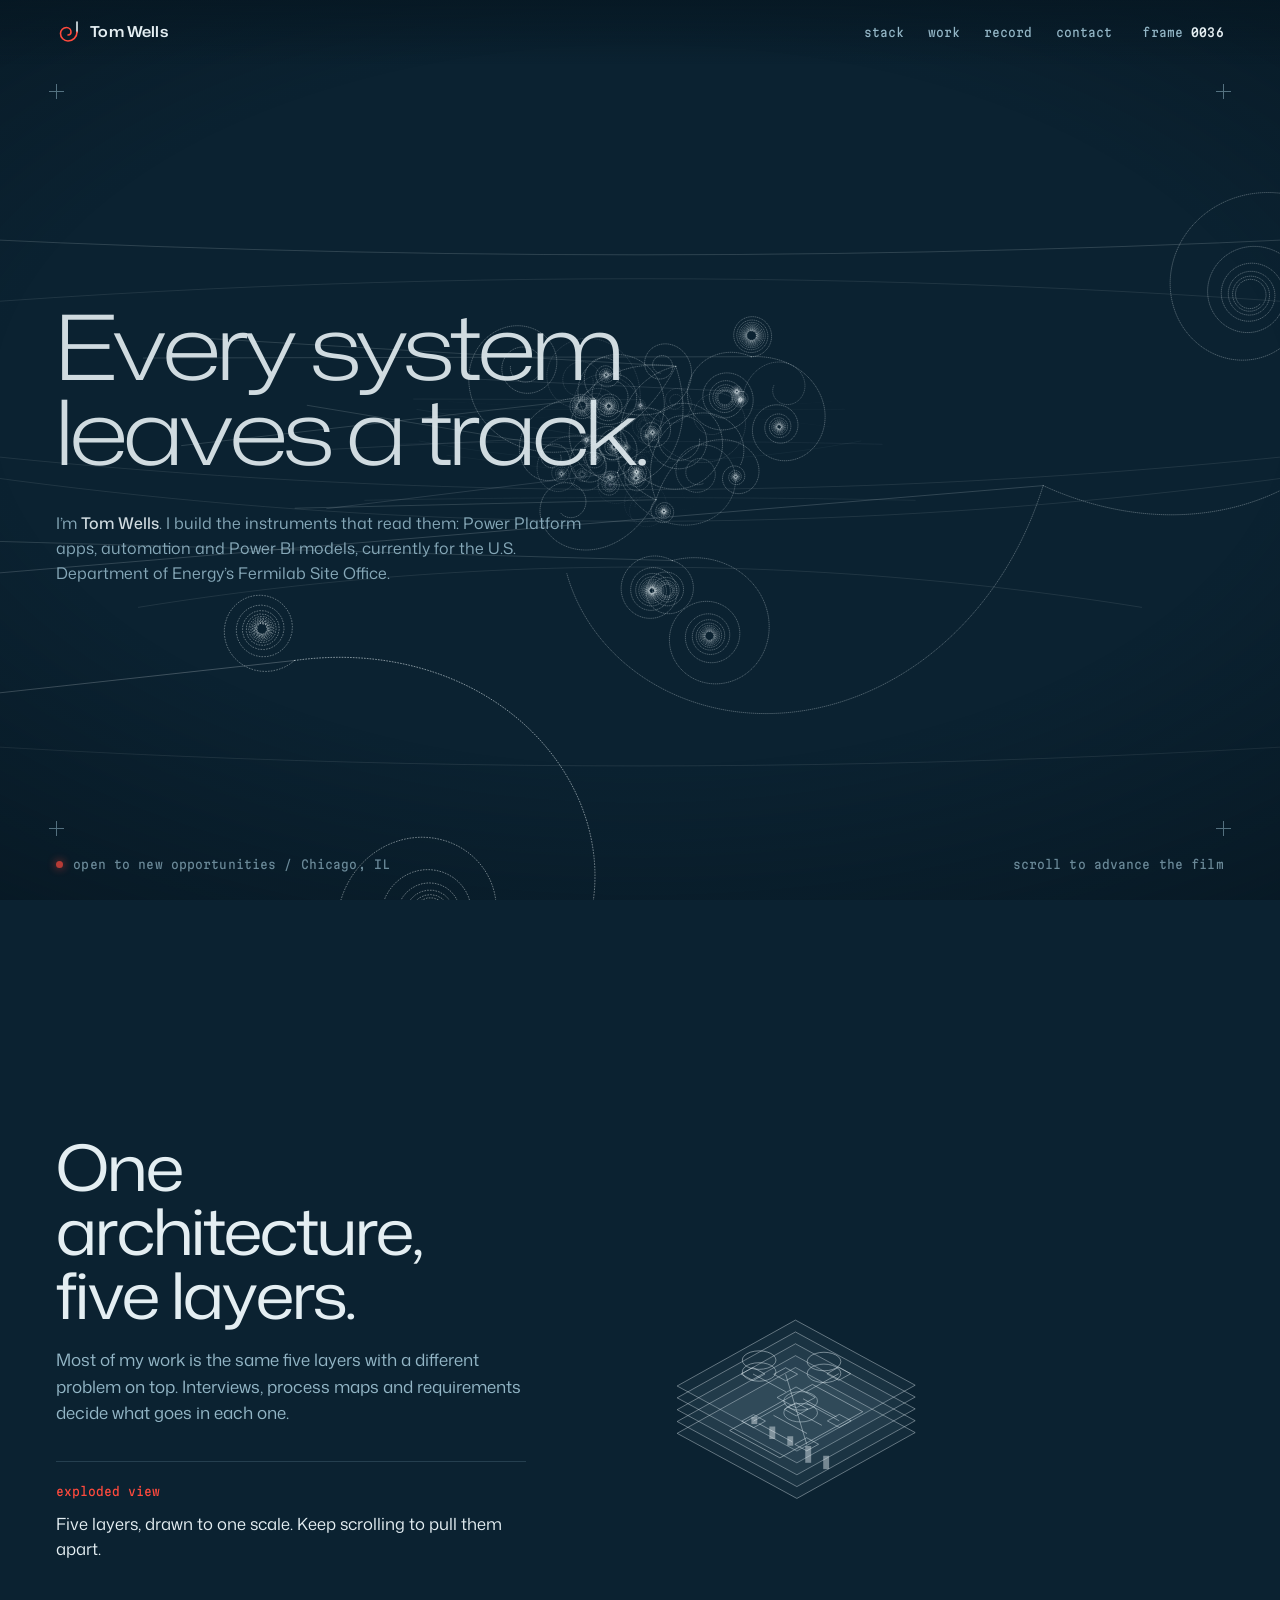
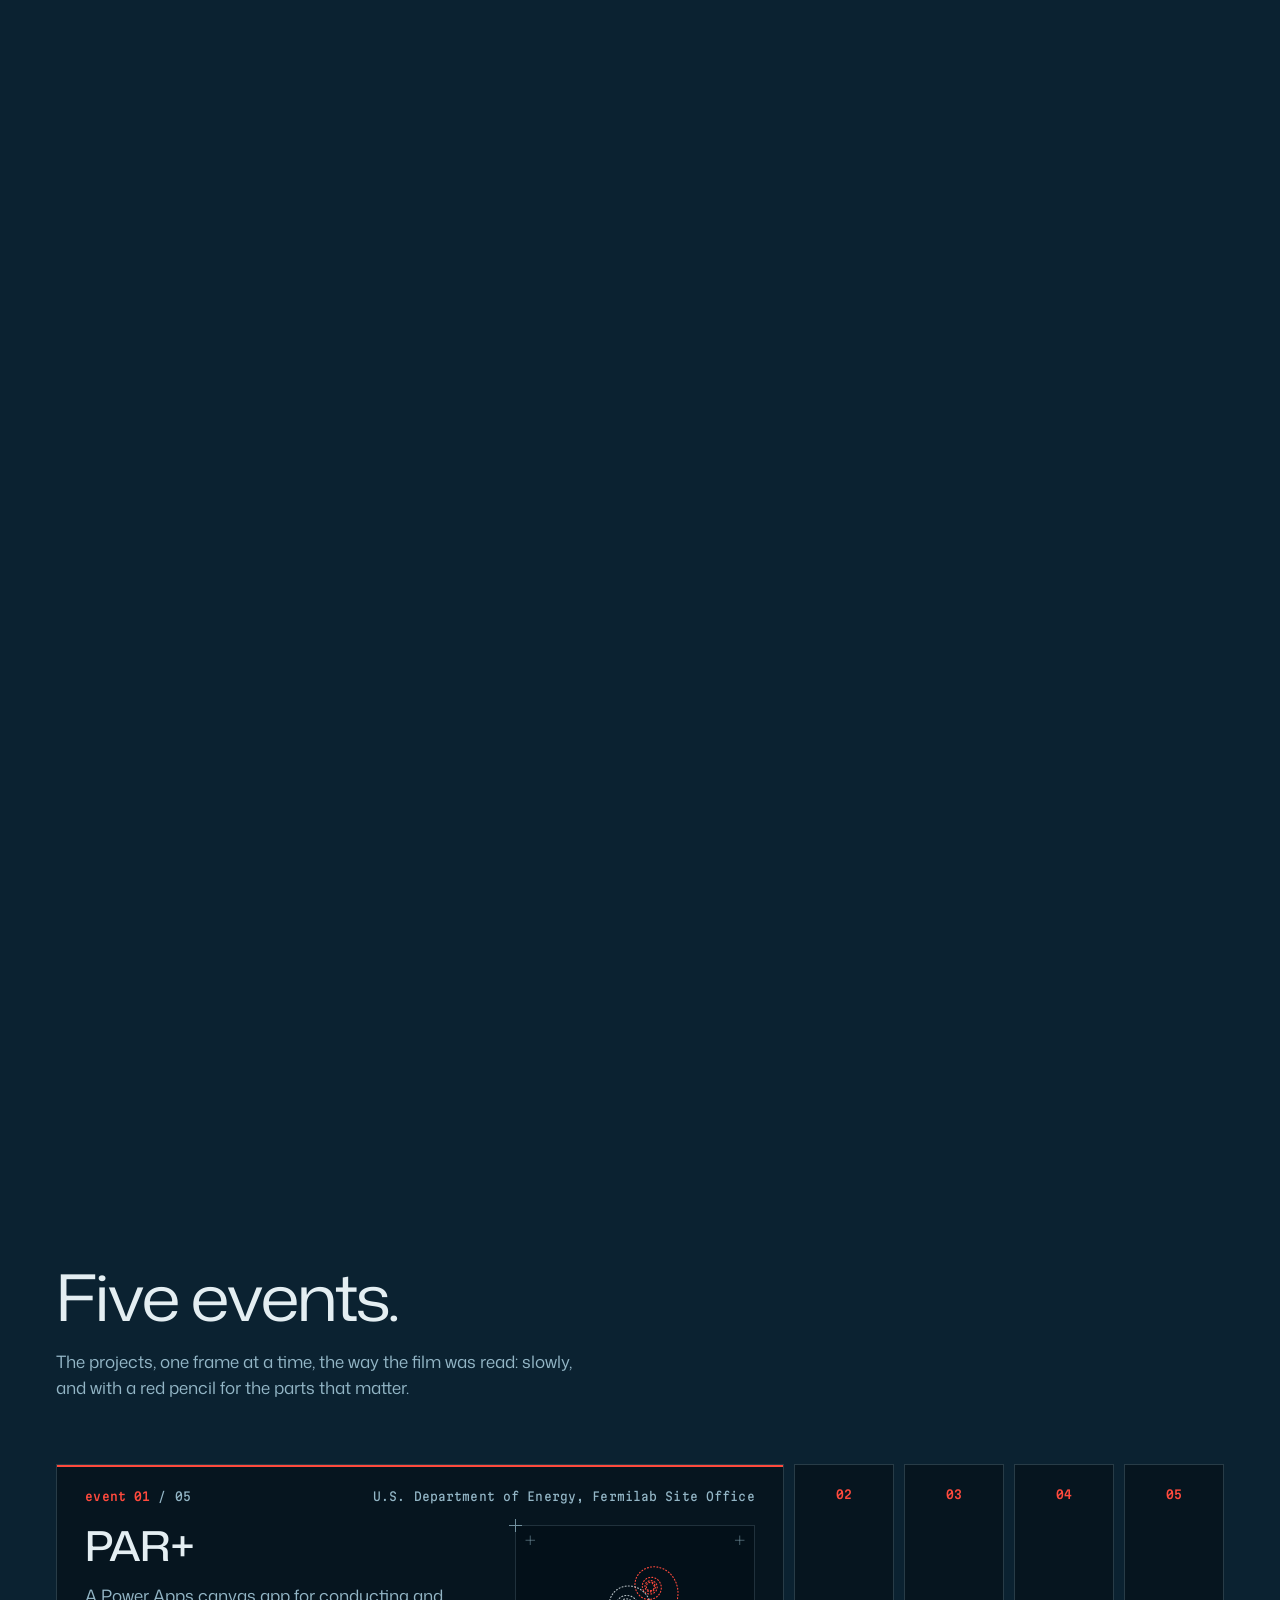
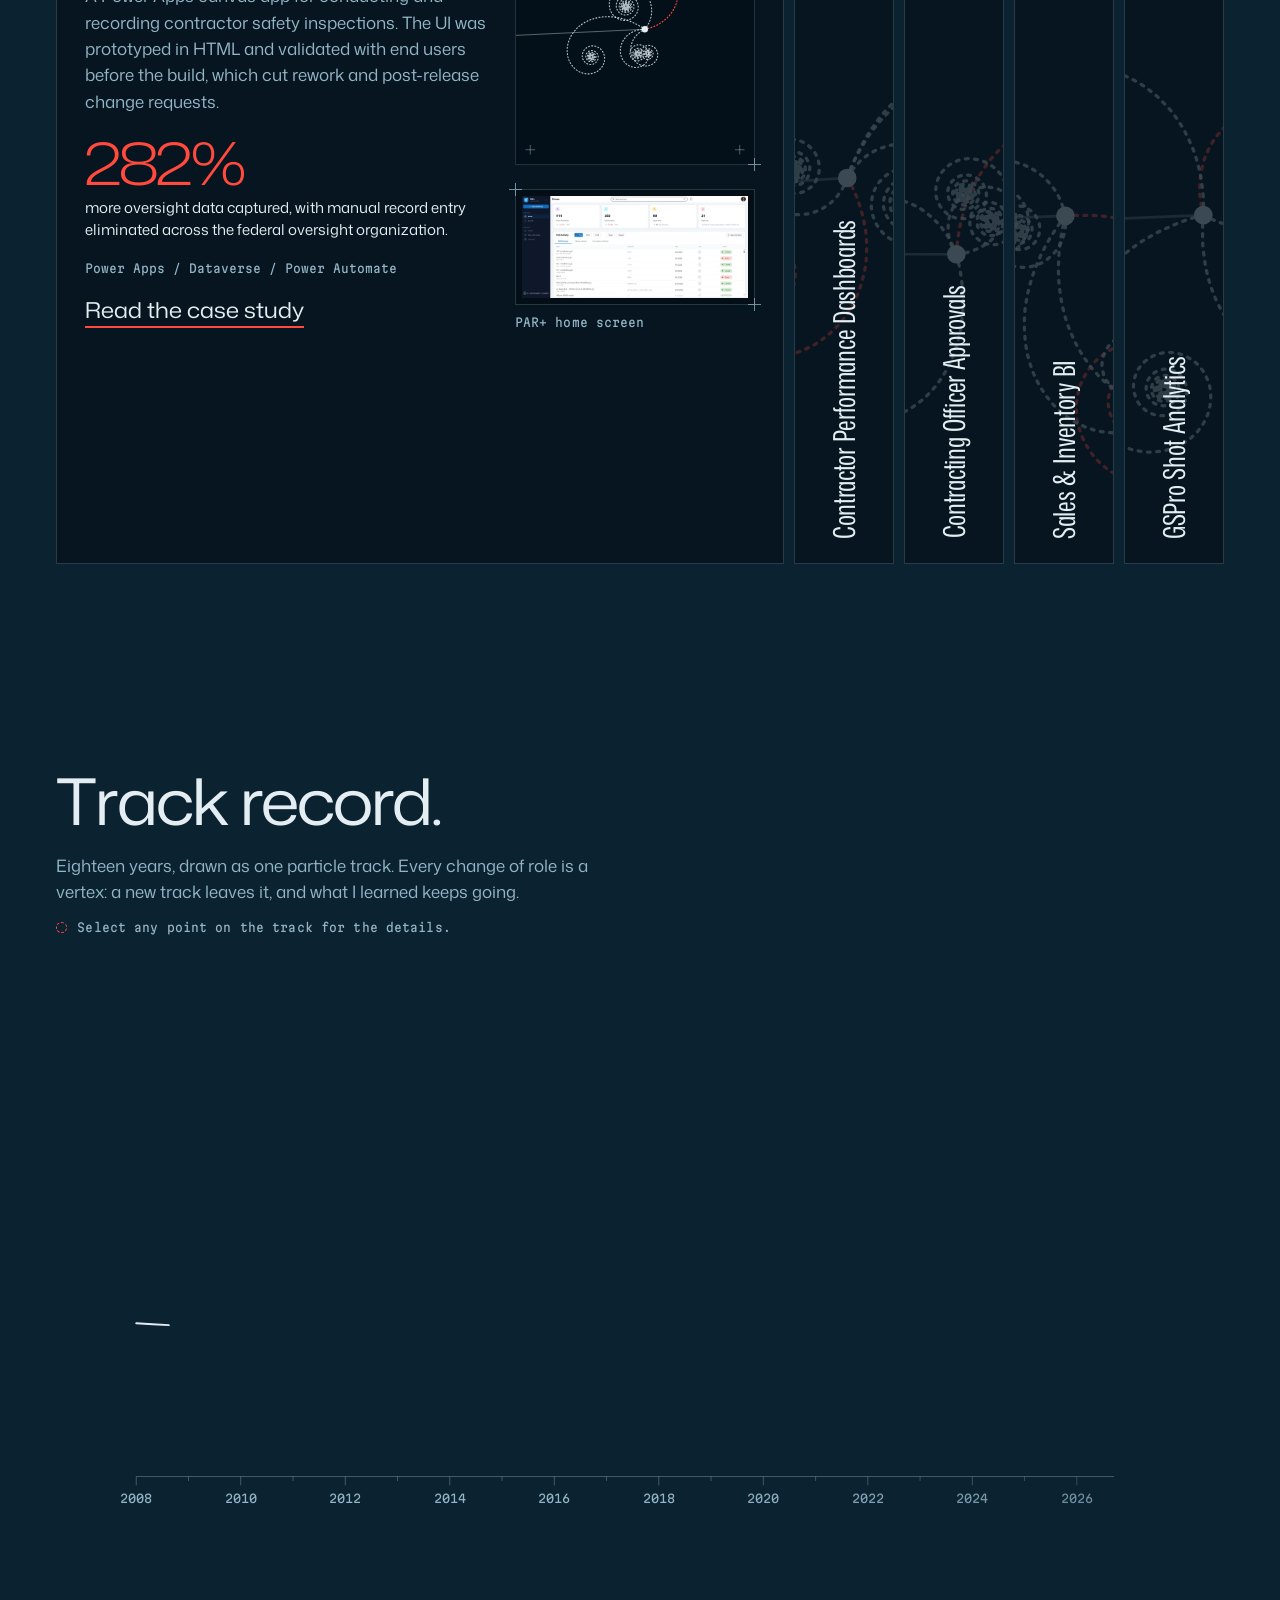
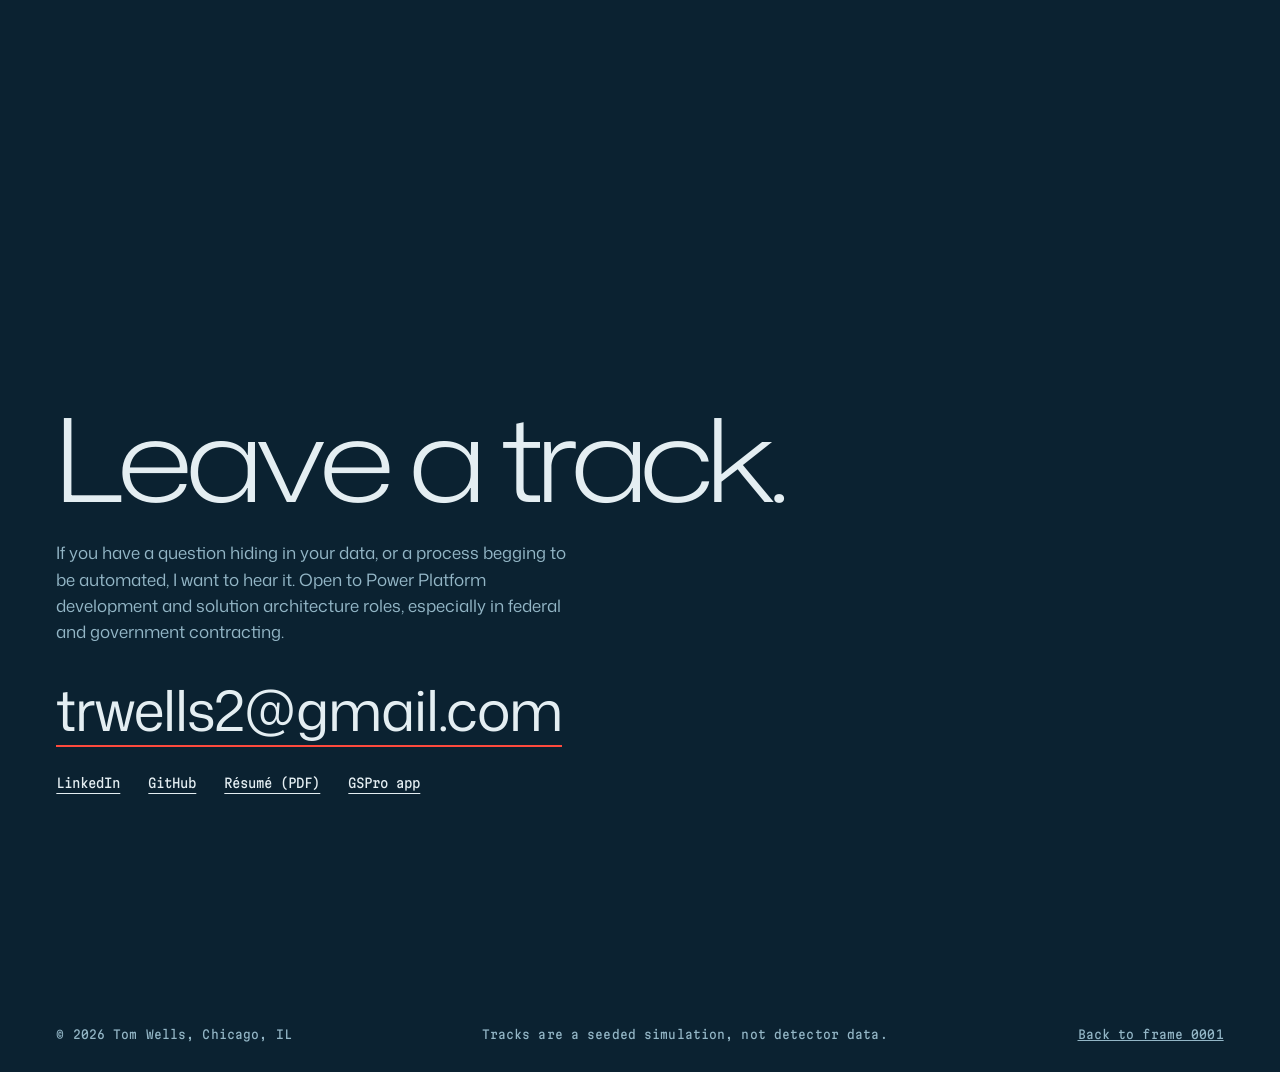
==== commit 2712265c: "Version the stylesheet URL so browsers drop stale CSS Browsers keep assets/styles.css for 4 hours bu" ====
--- a/index.html
+++ b/index.html
@@ -15,7 +15,7 @@
 <link rel="icon" href="data:image/svg+xml,%3Csvg xmlns='http://www.w3.org/2000/svg' viewBox='0 0 24 24' fill='none' stroke-width='1.9' stroke-linecap='round'%3E%3Cpath d='M21 2v10' stroke='%23E4EEF2'/%3E%3Cpath d='M21 12a9 9 0 0 1-9 9a7.5 7.5 0 0 1-7.5-7.5a6 6 0 0 1 6-6a4.5 4.5 0 0 1 4.5 4.5a3 3 0 0 1-3 3' stroke='%23FF4A3D'/%3E%3C/svg%3E">
 <link rel="preload" href="assets/fonts/mona-sans.woff2" as="font" type="font/woff2" crossorigin>
 <link rel="preload" href="assets/fonts/martian-mono.woff2" as="font" type="font/woff2" crossorigin>
-<link rel="stylesheet" href="assets/styles.css">
+<link rel="stylesheet" href="assets/styles.css?v=2026-09-29">
 <script>(function(d){d.classList.add('js');if(!matchMedia('(prefers-reduced-motion: reduce)').matches){d.classList.add('motion','pre');setTimeout(function(){d.classList.remove('pre')},4000)}})(document.documentElement)</script>
 </head>
 <body>
--- a/assets/styles.css
+++ b/assets/styles.css
@@ -4,6 +4,9 @@
    Type: Mona Sans (variable width) + Martian Mono, self-hosted
    from assets/fonts/. Motion is CSS + vanilla JS inline in
    index.html. No libraries, no build step.
+   The site's only stylesheet. It replaces the editorial theme's
+   root styles.css; the base rules worth keeping from that file
+   are folded into RESET.
    ========================================================= */
 
 /* ------------ FONTS ------------ */
@@ -28,8 +31,10 @@
 *,*::before,*::after{box-sizing:border-box;margin:0;padding:0}
 html{-webkit-text-size-adjust:100%;background:var(--chamber)}
 html,body{overflow-x:clip}
-body{font-family:var(--sans);font-size:17px;line-height:1.55;color:var(--frost);-webkit-font-smoothing:antialiased;text-rendering:optimizeLegibility}
+body{font-family:var(--sans);font-size:17px;line-height:1.55;color:var(--frost);-webkit-font-smoothing:antialiased;-moz-osx-font-smoothing:grayscale;text-rendering:optimizeLegibility}
 a{color:inherit}
+img{max-width:100%;height:auto}
+button{font:inherit;color:inherit}
 ::selection{background:var(--red);color:#fff}
 :focus-visible{outline:2px solid var(--red);outline-offset:3px}
 @media (prefers-reduced-motion:no-preference){html{scroll-behavior:smooth}}
@@ -114,7 +119,6 @@
 .stack-svg .lay:focus,.stack-svg .lab:focus{outline:none}
 .stack-svg .lay:focus-visible .pl{stroke:var(--red);stroke-width:2}
 .stack-svg .lab:focus-visible .ln{fill:var(--red)}
-.motion .frame[data-href]{cursor:pointer}
 .stack-svg .gl *{fill:none;stroke:rgba(228,238,242,.6);stroke-width:1.2}
 .stack-svg .gl.on *{stroke:#FF7B70}
 .stack-svg .gl .bar{stroke-width:9;stroke:rgba(228,238,242,.45)}
@@ -136,42 +140,88 @@
   .stack-svg{max-height:46svh;margin:0 auto}
 }
 
-/* ------------ WORK: Z-AXIS FLYTHROUGH ------------ */
-.events{position:relative;padding-top:16vh}
+/* ------------ WORK: PLATES ------------ */
+.events{position:relative;padding:16vh 0 12vh}
 .ev-head{width:min(1180px,calc(100vw - 2*var(--pad)));margin:0 auto 7vh}
-.fly{position:relative;padding:0 var(--pad) 8vh}
-.motion .fly{height:640vh;padding:0}
-.motion .fly-stage{position:sticky;top:0;height:100svh;overflow:clip;perspective:1200px}
-.motion .world{position:absolute;inset:0;transform-style:preserve-3d}
-.frame{position:relative;width:min(1000px,100%);margin:0 auto 5vh;padding:clamp(20px,2.6vw,38px);background:#06151F;border:1px solid rgba(147,182,198,.24);box-shadow:0 40px 90px -30px rgba(0,0,0,.65)}
-.motion .frame{position:absolute;left:50%;top:50%;width:min(1000px,88vw);margin:0;translate:-50% -50%;visibility:hidden;will-change:transform,opacity}
-.frame::before,.frame::after{content:'';position:absolute;width:13px;height:13px;background:linear-gradient(var(--glass),var(--glass)) 6px 0/1px 13px no-repeat,linear-gradient(var(--glass),var(--glass)) 0 6px/13px 1px no-repeat;opacity:.75}
-.frame::before{left:-7px;top:-7px}
-.frame::after{right:-7px;bottom:-7px}
-.fr-top{display:flex;flex-wrap:wrap;justify-content:space-between;gap:6px 24px;font-family:var(--mono);font-size:12px;font-stretch:87.5%;color:var(--glass)}
-.fr-top .n{color:var(--red);font-weight:500}
-.fr-body{display:grid;grid-template-columns:minmax(0,1fr) minmax(0,260px);gap:clamp(20px,3vw,44px);align-items:center;margin-top:clamp(16px,2vw,26px)}
-.fr-body h3{font-weight:500;font-stretch:115%;font-size:clamp(30px,3.6vw,58px);line-height:1;letter-spacing:-.03em}
-.fr-sum{margin-top:14px;color:var(--glass);max-width:36em}
-.fr-metric{display:flex;flex-wrap:wrap;align-items:baseline;gap:6px 18px;margin-top:22px}
-.fr-metric b{font-weight:300;font-stretch:125%;font-size:clamp(44px,5.2vw,88px);line-height:.9;letter-spacing:-.045em;color:var(--red)}
-.fr-metric span{flex:1 1 15em;font-size:15px;line-height:1.45}
-.fr-quote{margin-top:22px;font-weight:300;font-stretch:125%;font-size:clamp(24px,2.4vw,38px);line-height:1.1;letter-spacing:-.02em}
+.plates .mono{line-height:1.5}
+.plates .mono.red,.plates .mono b{color:var(--red);font-weight:500}
+.fid2{position:relative}
+.fid2::before,.fid2::after{content:'';position:absolute;width:13px;height:13px;background:linear-gradient(var(--glass),var(--glass)) 6px 0/1px 13px no-repeat,linear-gradient(var(--glass),var(--glass)) 0 6px/13px 1px no-repeat;opacity:.75;pointer-events:none}
+.fid2::before{left:-7px;top:-7px}
+.fid2::after{right:-7px;bottom:-7px}
+
+/* fallback (no JS): every plate open, stacked */
+.plates{--cw:min(1180px,calc(100vw - 2*var(--pad)));--pc:100px;width:var(--cw);margin:0 auto;display:flex;flex-direction:column;gap:10px}
+.plate{position:relative;min-width:0;display:flex;flex-direction:column;overflow:hidden;background:#06151F;border:1px solid rgba(147,182,198,.24)}
+.p-face{font:inherit;color:inherit;background:none;border:0;margin:0;text-align:inherit;cursor:pointer;display:flex;align-items:baseline;justify-content:space-between;flex-wrap:wrap;gap:6px 24px;width:100%;padding:18px 22px 0;position:relative;z-index:1}
+.p-shut{display:none}
+.p-head{display:contents}
+.p-bg{display:none}
+.p-body{position:relative;z-index:1;display:grid;grid-template-columns:minmax(0,1fr) 240px;column-gap:28px;align-items:start;padding:18px 22px 26px}
+.p-text{display:flex;flex-direction:column;align-items:flex-start;min-width:0}
+.p-title{font-weight:500;font-size:clamp(30px,3.2vw,44px);line-height:1.02;letter-spacing:-.03em;font-stretch:112.5%}
+.fr-sum{margin-top:16px;max-width:36em;color:var(--glass)}
+.fr-metric{display:flex;flex-direction:column;gap:8px;margin-top:22px}
+.fr-metric b{font-weight:300;font-stretch:125%;font-size:clamp(44px,4.6vw,64px);line-height:.9;letter-spacing:-.045em;color:var(--red)}
+.fr-metric span{max-width:26em;font-size:15px;line-height:1.45}
+.fr-quote{margin-top:22px;font-weight:300;font-stretch:125%;font-size:clamp(24px,2.4vw,32px);line-height:1.1;letter-spacing:-.02em}
 .fr-stack{margin-top:18px;font-family:var(--mono);font-size:12px;font-stretch:87.5%;color:var(--glass)}
-.fr-link{display:inline-block;margin-top:20px;font-weight:400;font-stretch:112.5%;font-size:clamp(19px,1.7vw,26px);color:var(--frost);text-decoration:none;border-bottom:2px solid var(--red);padding-bottom:3px;transition:color .3s}
+.fr-links{display:flex;flex-wrap:wrap;gap:12px 26px;margin-top:20px}
+.fr-link{display:inline-block;font-weight:400;font-stretch:112.5%;font-size:clamp(19px,1.7vw,24px);line-height:1.2;color:var(--frost);text-decoration:none;border-bottom:2px solid var(--red);padding-bottom:3px;transition:color .3s}
 .fr-link:hover{color:var(--red)}
-.fr-link + .fr-link{margin-left:26px}
-.fr-glyph{display:block;width:100%;height:auto;aspect-ratio:1;border:1px solid rgba(147,182,198,.2);background:rgba(3,13,20,.55)}
+.p-side{display:flex;flex-direction:column;gap:24px}
+.p-glyph{width:100%;aspect-ratio:1;border:1px solid rgba(147,182,198,.2);background:rgba(3,13,20,.55)}
+.fr-glyph{display:block;width:100%;height:100%}
 .fr-glyph .gt{fill:none;stroke:rgba(228,238,242,.78);stroke-width:1.4;stroke-dasharray:1.2 2.8;stroke-linecap:round}
 .fr-glyph .gt.red{stroke:var(--red)}
 .fr-glyph .gb{stroke:rgba(228,238,242,.4);stroke-width:1.2}
 .fr-glyph .gv{fill:var(--frost)}
 .fr-glyph .gf{stroke:rgba(147,182,198,.6);stroke-width:1}
+.p-shot{display:flex;flex-direction:column;gap:8px}
+.p-shot .fid2{padding:6px;border:1px solid rgba(147,182,198,.24);background:#030E16}
+.p-shot img{display:block;width:100%;height:auto}
+
+/* live (JS): accordion. Red rule marks the open or hovered plate */
+.plates.is-live .plate::before{content:'';position:absolute;left:0;right:0;top:0;z-index:2;height:2px;background:var(--red);transform:scaleX(0);transform-origin:0 50%;transition:transform .5s var(--ease);pointer-events:none}
+.plates.is-live .plate:not(.open):hover::before,.plates.is-live .plate.open::before{transform:scaleX(1)}
+.plates.is-live .plate:not(.open):hover{background-color:#0A1D2A}
+.plates.is-live.settled .plate{transition:flex-grow .7s var(--ease),background-color .3s ease}
+.plates.is-live .plate.open .p-face{cursor:default}
+.plates.is-live .p-body[hidden]{display:none}
+.plates.is-live .p-body{animation:pbIn .6s .12s var(--ease) both}
+.plates.is-live .p-title{animation:pbWiden 1s var(--ease) both}
+@keyframes pbIn{from{opacity:0}to{opacity:1}}
+@keyframes pbWiden{from{font-stretch:75%;opacity:0}to{font-stretch:112.5%;opacity:1}}
+/* narrow: closed plates are rows */
+.plates.is-live .plate:not(.open) .p-face{padding:16px 22px;align-items:center}
+.plates.is-live .plate:not(.open) .p-head{display:none}
+.plates.is-live .plate:not(.open) .p-shut{display:flex;align-items:baseline;gap:16px;min-width:0}
+.plates.is-live .vt{font-weight:400;font-stretch:87.5%;font-size:22px;line-height:1.15;letter-spacing:-.01em;color:var(--frost)}
+
+/* wide: side-by-side plates, closed ones are narrow spines with vertical titles */
+@media (min-width:1024px){
+  .plates.is-live{flex-direction:row;height:clamp(600px,78vh,700px)}
+  .plates.is-live .plate{flex:0 0 var(--pc)}
+  .plates.is-live .plate.open{flex-grow:1}
+  .plates.is-live .plate:not(.open) .p-face{position:absolute;inset:0;flex-direction:column;align-items:center;justify-content:space-between;flex-wrap:nowrap;padding:20px 0 24px}
+  .plates.is-live .plate:not(.open) .p-shut{flex-direction:column;align-items:center;justify-content:space-between;height:100%}
+  .plates.is-live .vt{writing-mode:vertical-rl;transform:rotate(180deg);white-space:nowrap;font-stretch:75%;font-size:30px;line-height:1}
+  /* fixed inner width so text never reflows while the plate grows */
+  .plates.is-live .plate.open .p-face,.plates.is-live .p-body{flex:none;width:calc(var(--cw) - 4*var(--pc) - 40px - 2px)}
+  .plates.is-live .plate.open .p-face{padding:22px 28px 0}
+  .plates.is-live .p-body{flex:1 1 auto;min-height:0;overflow-y:auto;padding:20px 28px 28px}
+  .plates.is-live .p-bg{display:block;position:absolute;inset:0;pointer-events:none;opacity:.24;transition:opacity .6s ease}
+  .plates.is-live .p-bg .fr-glyph{position:absolute;left:50%;top:0;width:auto;height:100%;aspect-ratio:1;transform:translateX(-50%)}
+  .plates.is-live .plate:not(.open):hover .p-bg{opacity:.5}
+  .plates.is-live .plate.open .p-bg{opacity:0}
+}
+@media (min-width:1024px) and (max-width:1199px){.plates{--pc:80px}.plates.is-live .vt{font-size:26px}.p-body{grid-template-columns:minmax(0,1fr) 200px}}
 @media (max-width:760px){
-  .fr-body{grid-template-columns:minmax(0,1fr)}
-  .fr-glyph{display:none}
+  .p-body{grid-template-columns:minmax(0,1fr);row-gap:22px}
+  .p-glyph{display:none}
   .fr-sum{font-size:14.5px;line-height:1.5}
-  .fr-top{flex-direction:column}
+  .p-face{flex-direction:column}
+  .plates.is-live .plate:not(.open) .p-face{flex-direction:row}
 }
 
 /* ------------ RECORD: CAREER AS ONE TRACK ------------ */
@@ -200,6 +250,51 @@
 .rec-svg.vert .lt{font-size:30px}
 .motion .rec-svg .trk,.motion .rec-svg .sec{stroke-dasharray:1 2;stroke-dashoffset:1}
 .motion .rec-svg .axis,.motion .rec-svg .tick,.motion .rec-svg .yr,.motion .rec-svg .lb,.motion .rec-svg .vx,.motion .rec-svg .head,.motion .rec-svg .fut{opacity:0}
+
+/* record: every point on the track opens a details card */
+.rec-hint{display:flex;align-items:center;gap:10px;margin-top:14px;--d:.4s}
+.rec-hint i{flex:none;width:11px;height:11px;border-radius:50%;border:1.5px dashed var(--red)}
+.rec-svg .hit{cursor:pointer;outline:none}
+.rec-svg .hit .hz{fill:transparent}
+.rec-svg .hit .ring{fill:none;stroke:rgba(147,182,198,.6);stroke-width:1.5;stroke-dasharray:3 4;transition:stroke .3s}
+.rec-svg .hit:hover .ring{stroke:#FF7B70;stroke-dasharray:none}
+.rec-svg .hit.on .ring{stroke:var(--red);stroke-width:2.2;stroke-dasharray:none}
+.rec-svg .hit:focus-visible .ring{stroke:var(--red);stroke-width:3.2;stroke-dasharray:none}
+.rec-svg.vert .hit .ring{stroke-width:2.2}
+.rec-svg .lb[data-k]{cursor:pointer}
+.rec-svg .lb[data-k] .lt{transition:fill .3s}
+.rec-svg .lb[data-k]:hover .lt{fill:#FF7B70}
+.rec-svg .lb.on .lt{fill:var(--red)}
+.rec-svg.shown *{transition:opacity .6s ease,stroke-dashoffset 1.2s var(--ease)}
+.rec-svg.shown .trk,.rec-svg.shown .sec{stroke-dashoffset:0!important}
+.rec-svg.shown :is(.axis,.tick,.yr,.lb,.vx,.head,.fut,.hit){opacity:1!important;pointer-events:auto!important}
+
+.rec-card{position:absolute;z-index:5;left:0;top:0;width:420px;max-height:calc(100svh - 110px);overflow-y:auto;overscroll-behavior:contain;padding:18px 24px 6px;background:#06151F;border:1px solid rgba(147,182,198,.24);box-shadow:inset 0 2px 0 var(--red),0 40px 90px -30px rgba(0,0,0,.75);opacity:0;transform:translateY(10px);transition:opacity .35s ease,transform .5s var(--ease)}
+.rec-card.in{opacity:1;transform:none}
+.rec-card[hidden]{display:none}
+.rc-top{display:flex;align-items:center;justify-content:space-between}
+.rc-top b{color:var(--red);font-weight:500}
+.rc-x{display:grid;place-items:center;width:44px;height:44px;margin:-10px -14px -10px 0;background:none;border:0;color:var(--glass);cursor:pointer;transition:color .3s}
+.rc-x:hover{color:var(--frost)}
+.rc-x svg{width:14px;height:14px;fill:none;stroke:currentColor;stroke-width:1.6;stroke-linecap:round}
+.rc-when{margin-top:10px}
+.rc-t{margin-top:4px;font-weight:500;font-stretch:112.5%;font-size:clamp(24px,2vw,30px);line-height:1.05;letter-spacing:-.025em}
+.rc-t:focus{outline:none}
+.rc-org{margin-top:6px;color:var(--glass);font-size:15px;line-height:1.45}
+.rc-metric{display:flex;flex-direction:column;gap:6px;margin-top:16px}
+.rc-metric b{font-weight:300;font-stretch:125%;font-size:clamp(38px,3.4vw,50px);line-height:.9;letter-spacing:-.045em;color:var(--red)}
+.rc-metric span{font-size:14px;line-height:1.45}
+.rc-pts{list-style:none;display:flex;flex-direction:column;gap:9px;margin-top:16px;font-size:15px;line-height:1.5}
+.rc-pts li{position:relative;padding-left:18px}
+.rc-pts li::before{content:'';position:absolute;left:0;top:.72em;width:8px;height:1.5px;background:var(--red)}
+.rc-stack{margin-top:14px}
+.rc-links{display:flex;flex-wrap:wrap;gap:10px 22px;margin-top:14px}
+.rc-links .fr-link{font-size:19px}
+.rc-nav{display:flex;justify-content:space-between;margin-top:14px;border-top:1px solid rgba(147,182,198,.18)}
+.rc-nav button{min-height:44px;padding:0 2px;background:none;border:0;cursor:pointer;color:var(--glass);transition:color .3s}
+.rc-nav button:hover:not(:disabled){color:var(--frost)}
+.rc-nav button:disabled{opacity:.35;cursor:default}
+@media (max-width:640px){.rec-card{max-height:none;padding:16px 18px 4px}}
 
 /* ------------ CONTACT ------------ */
 .contact{position:relative;min-height:100svh;padding:26vh var(--pad) 150px;overflow:clip}
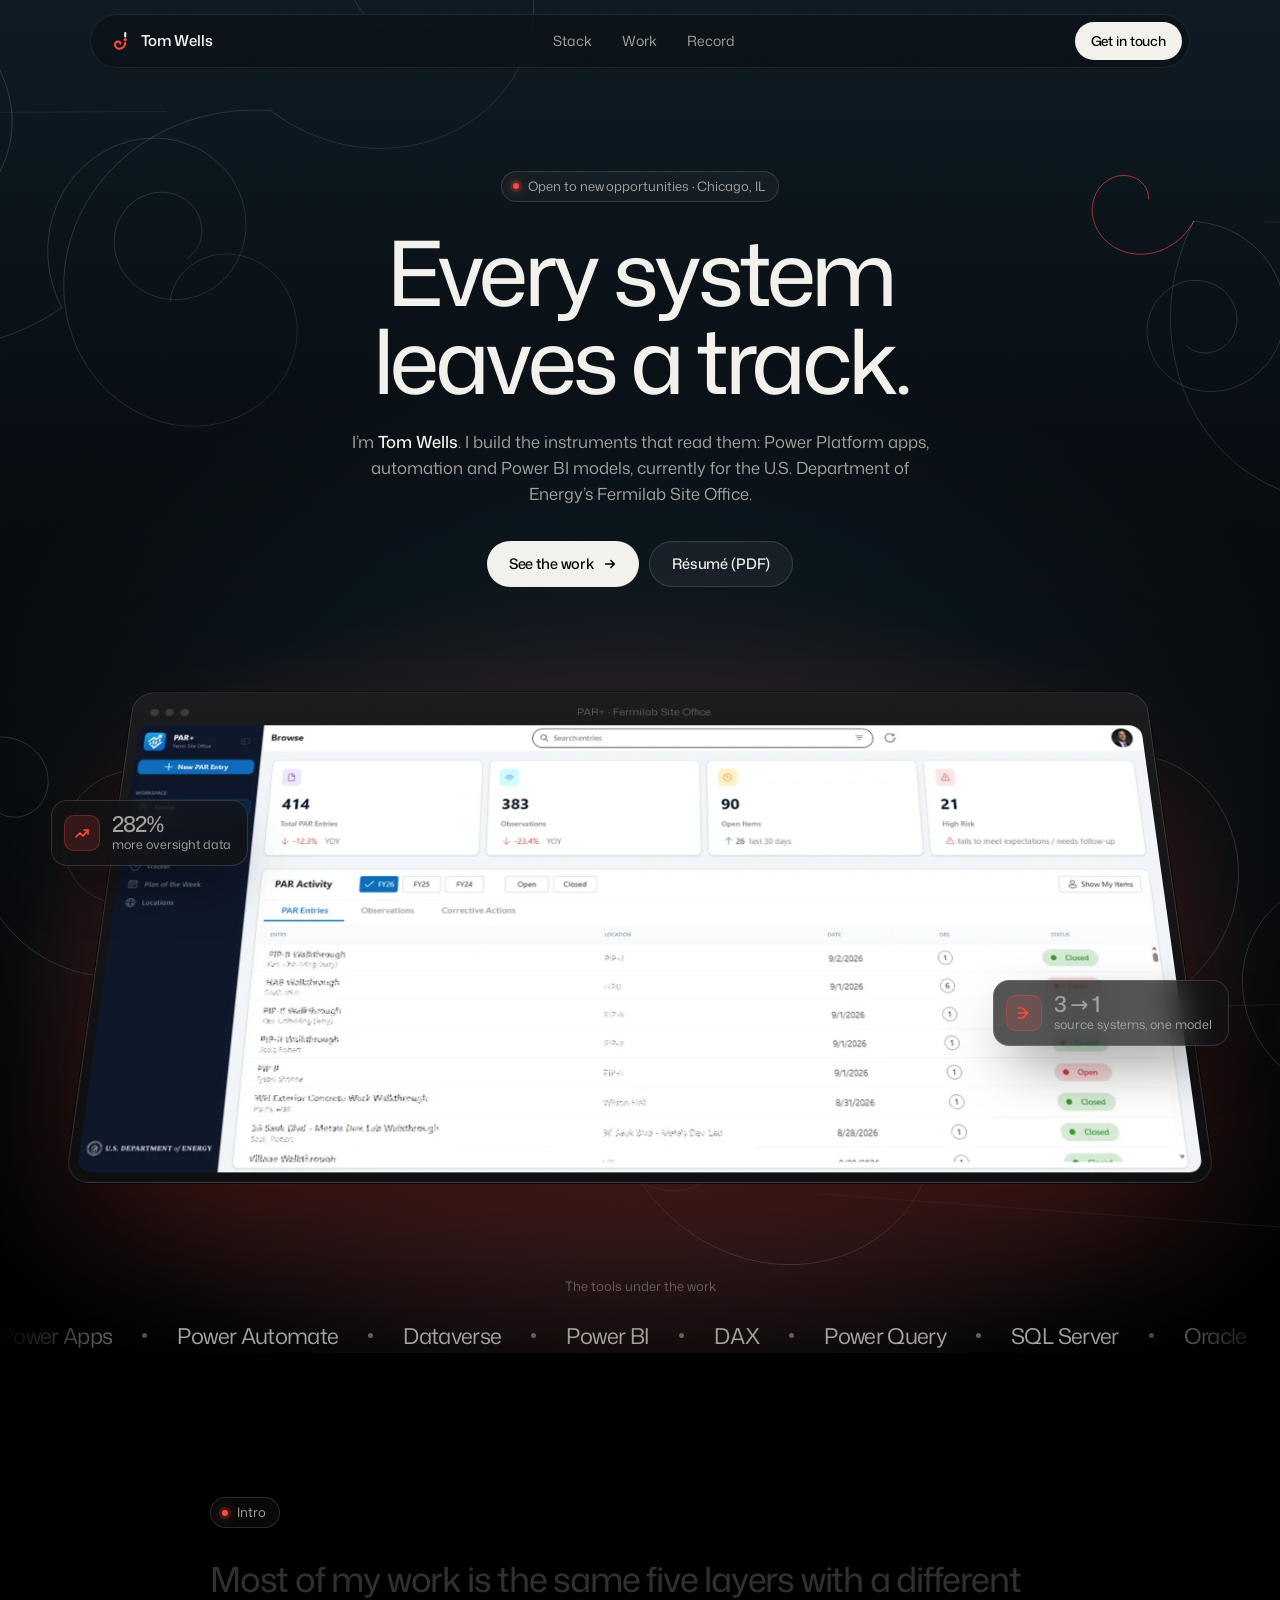
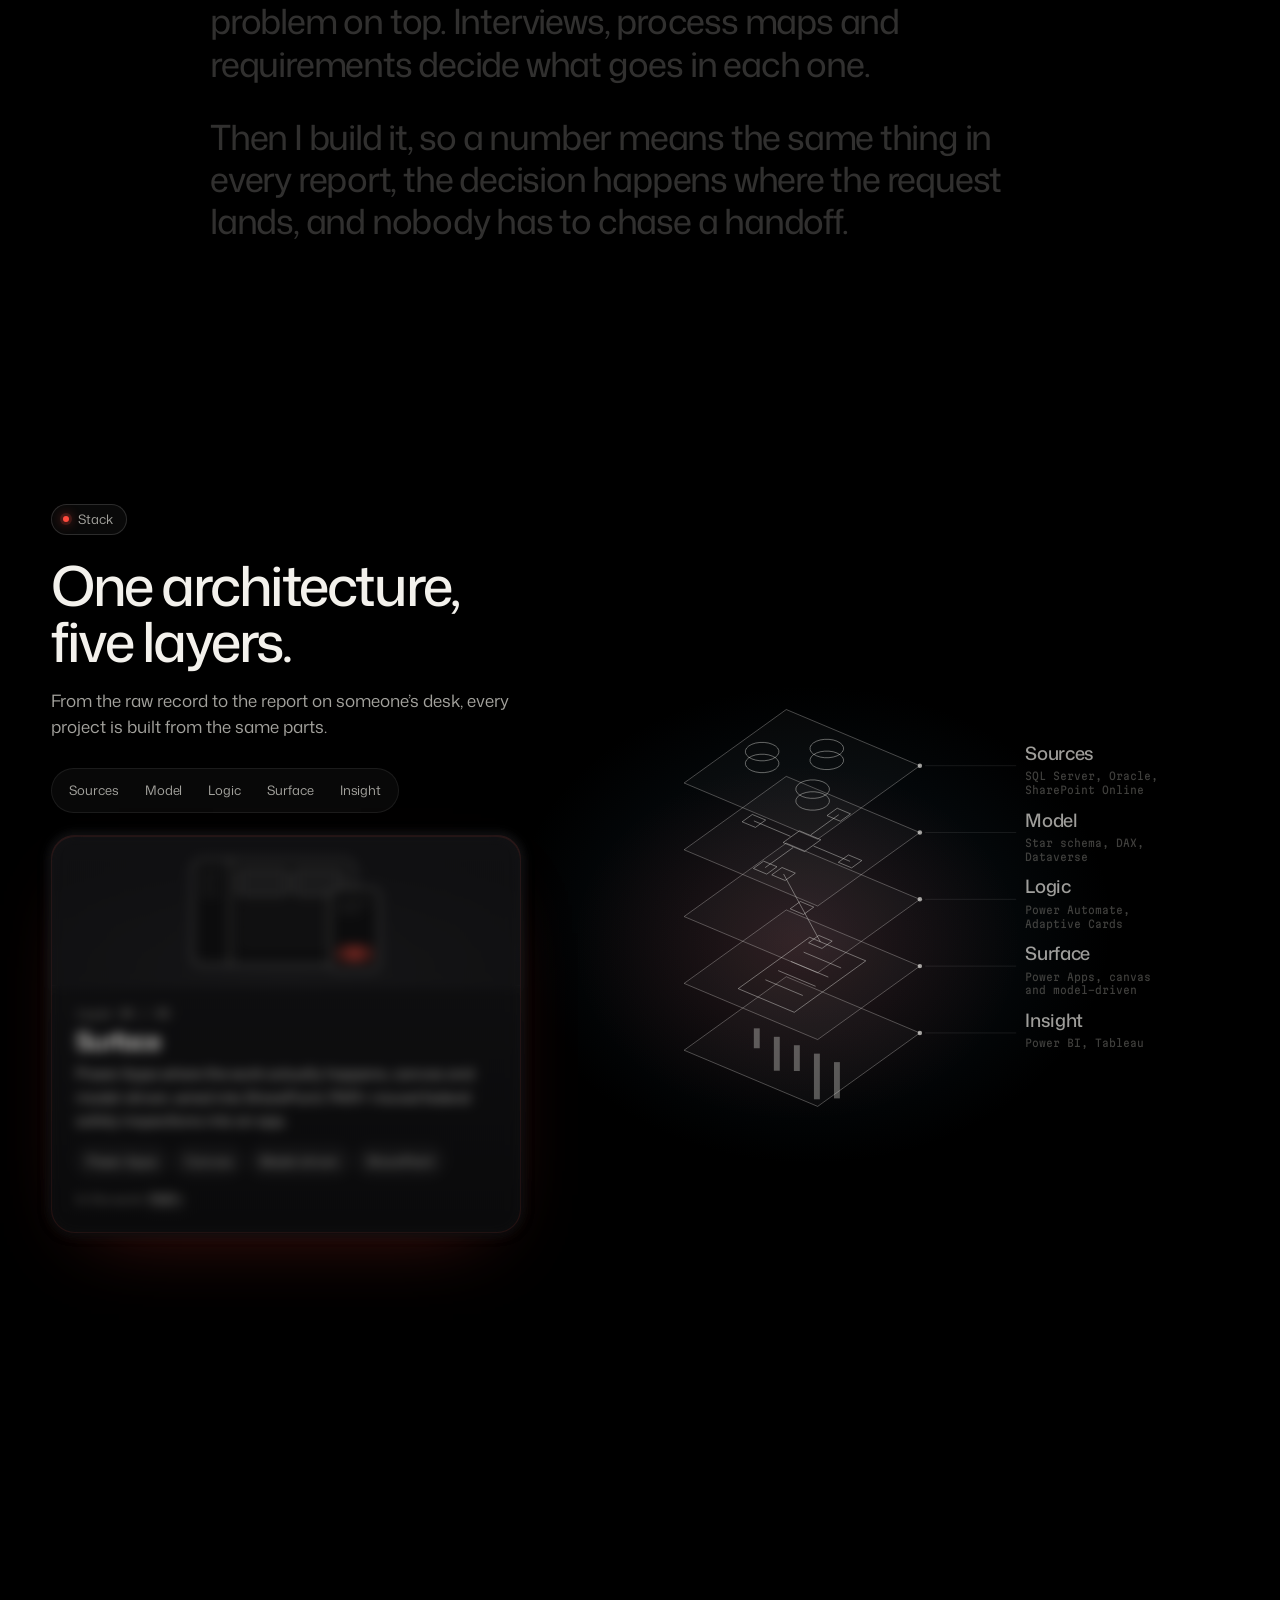
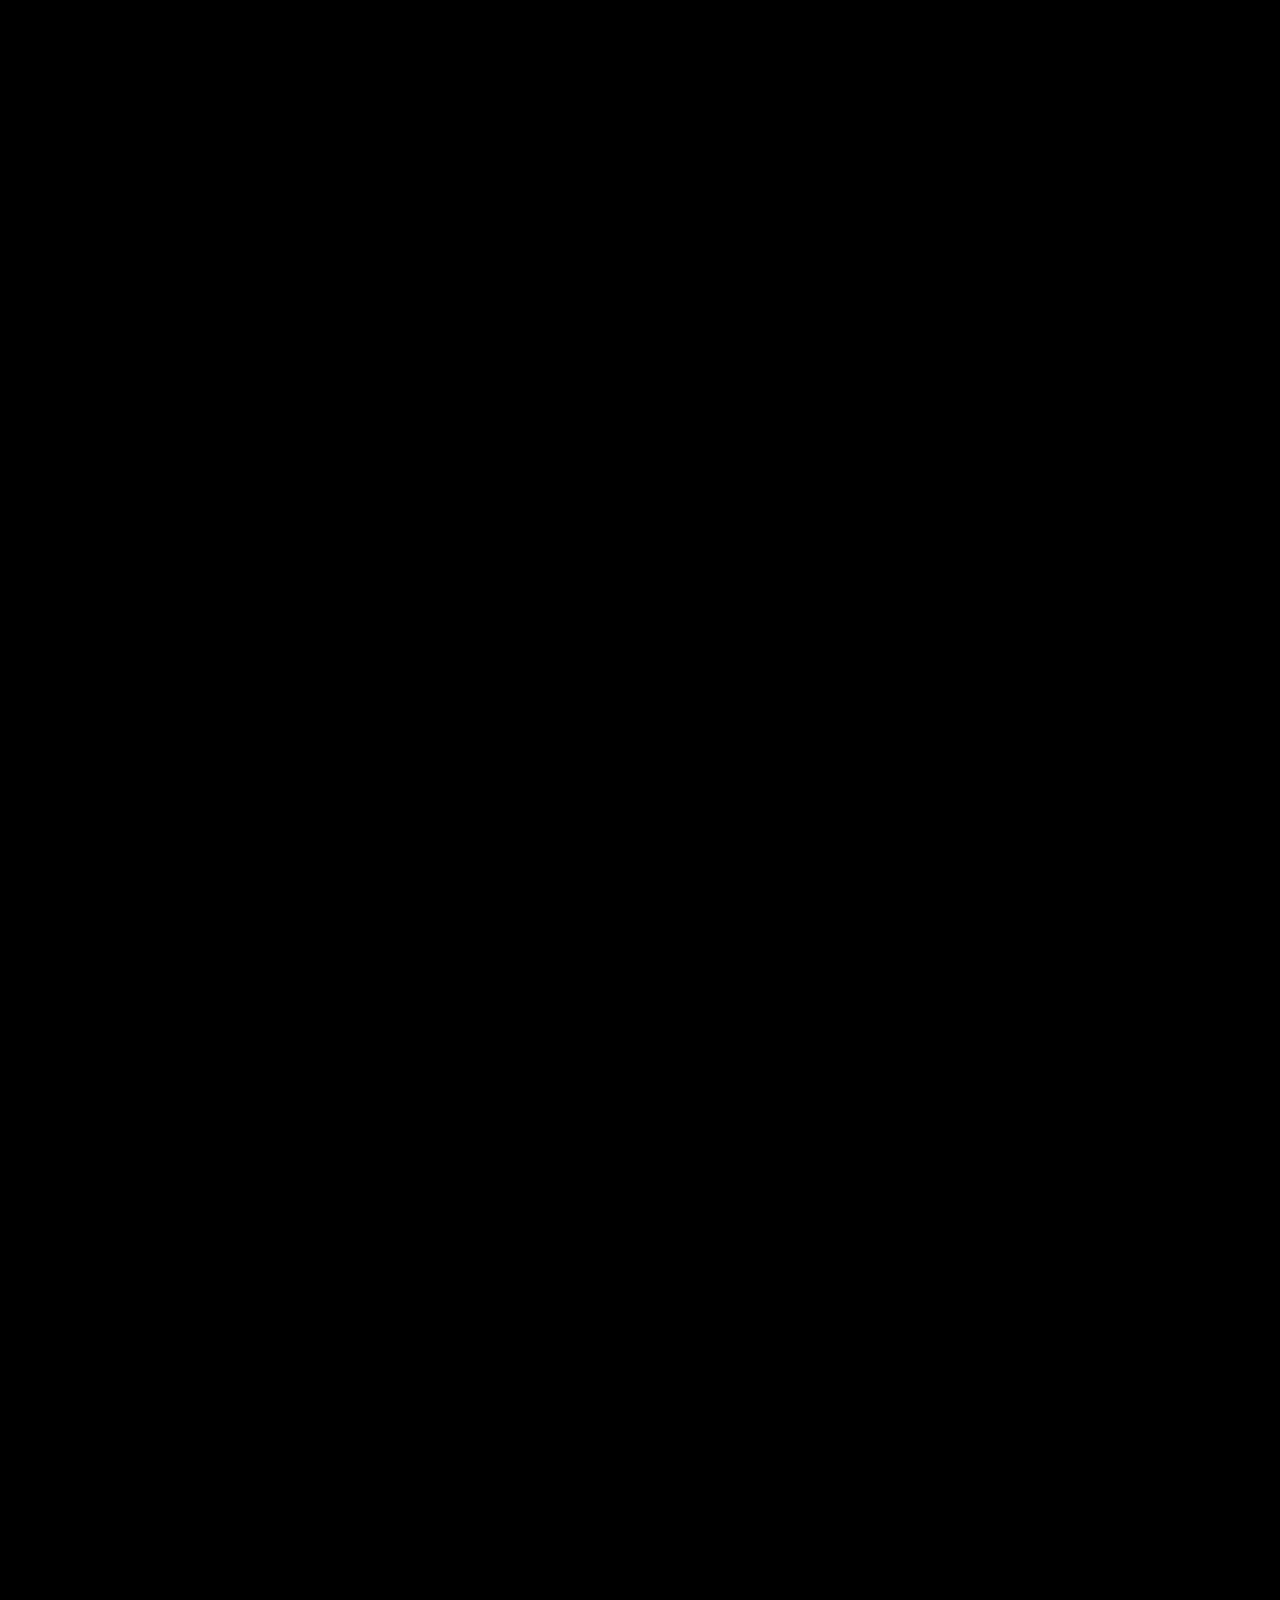
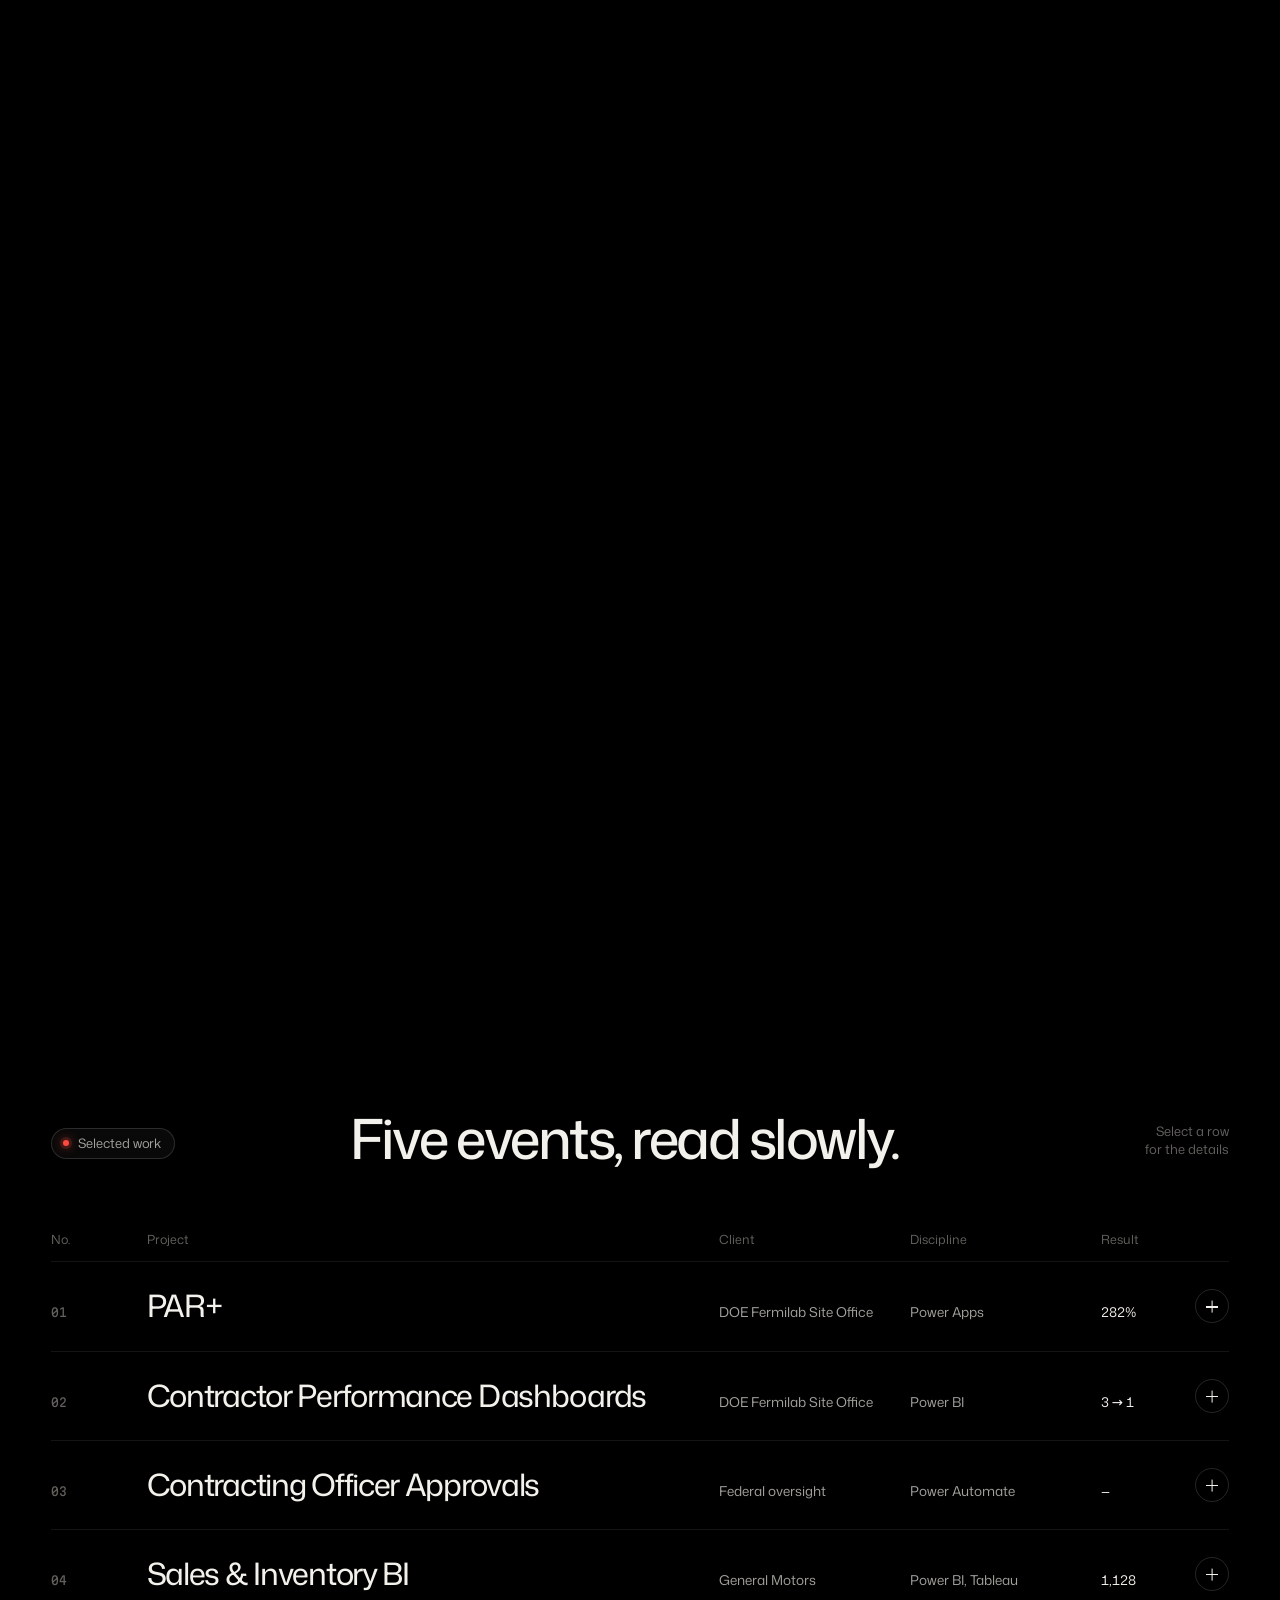
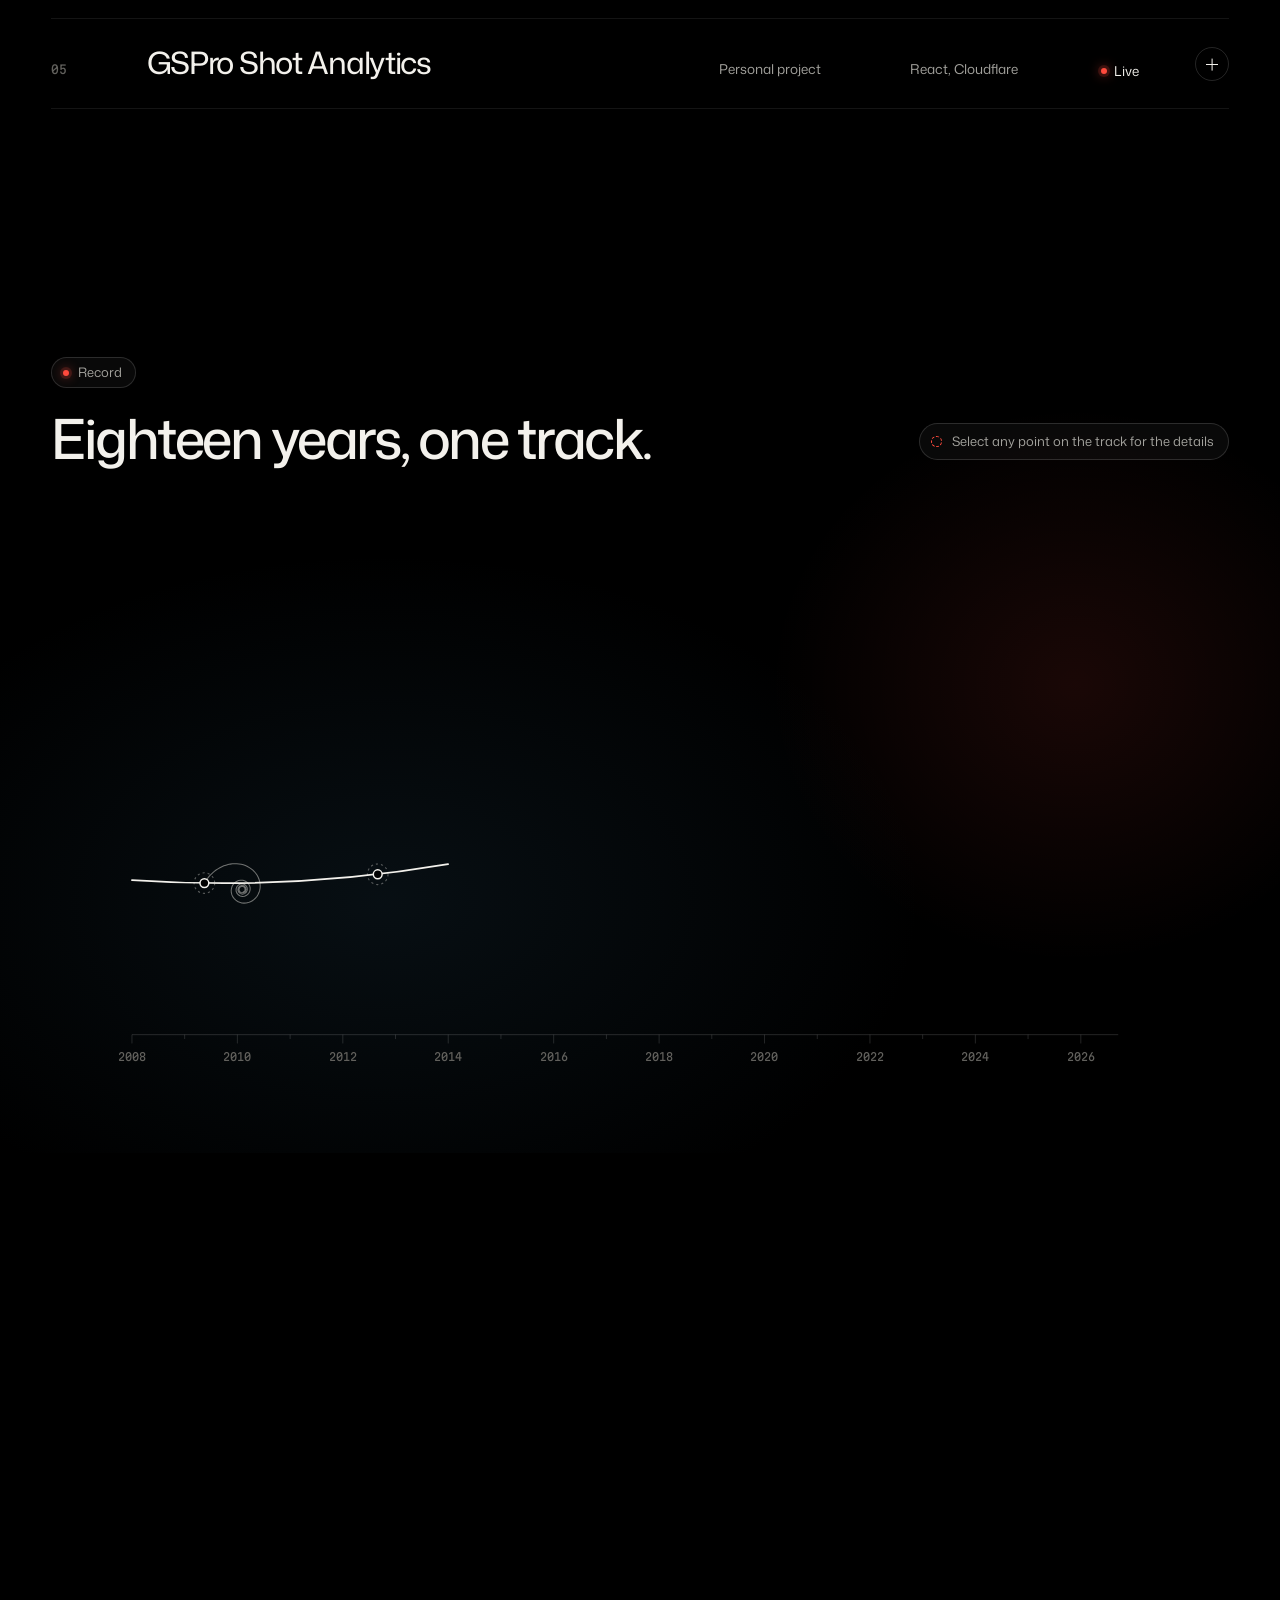
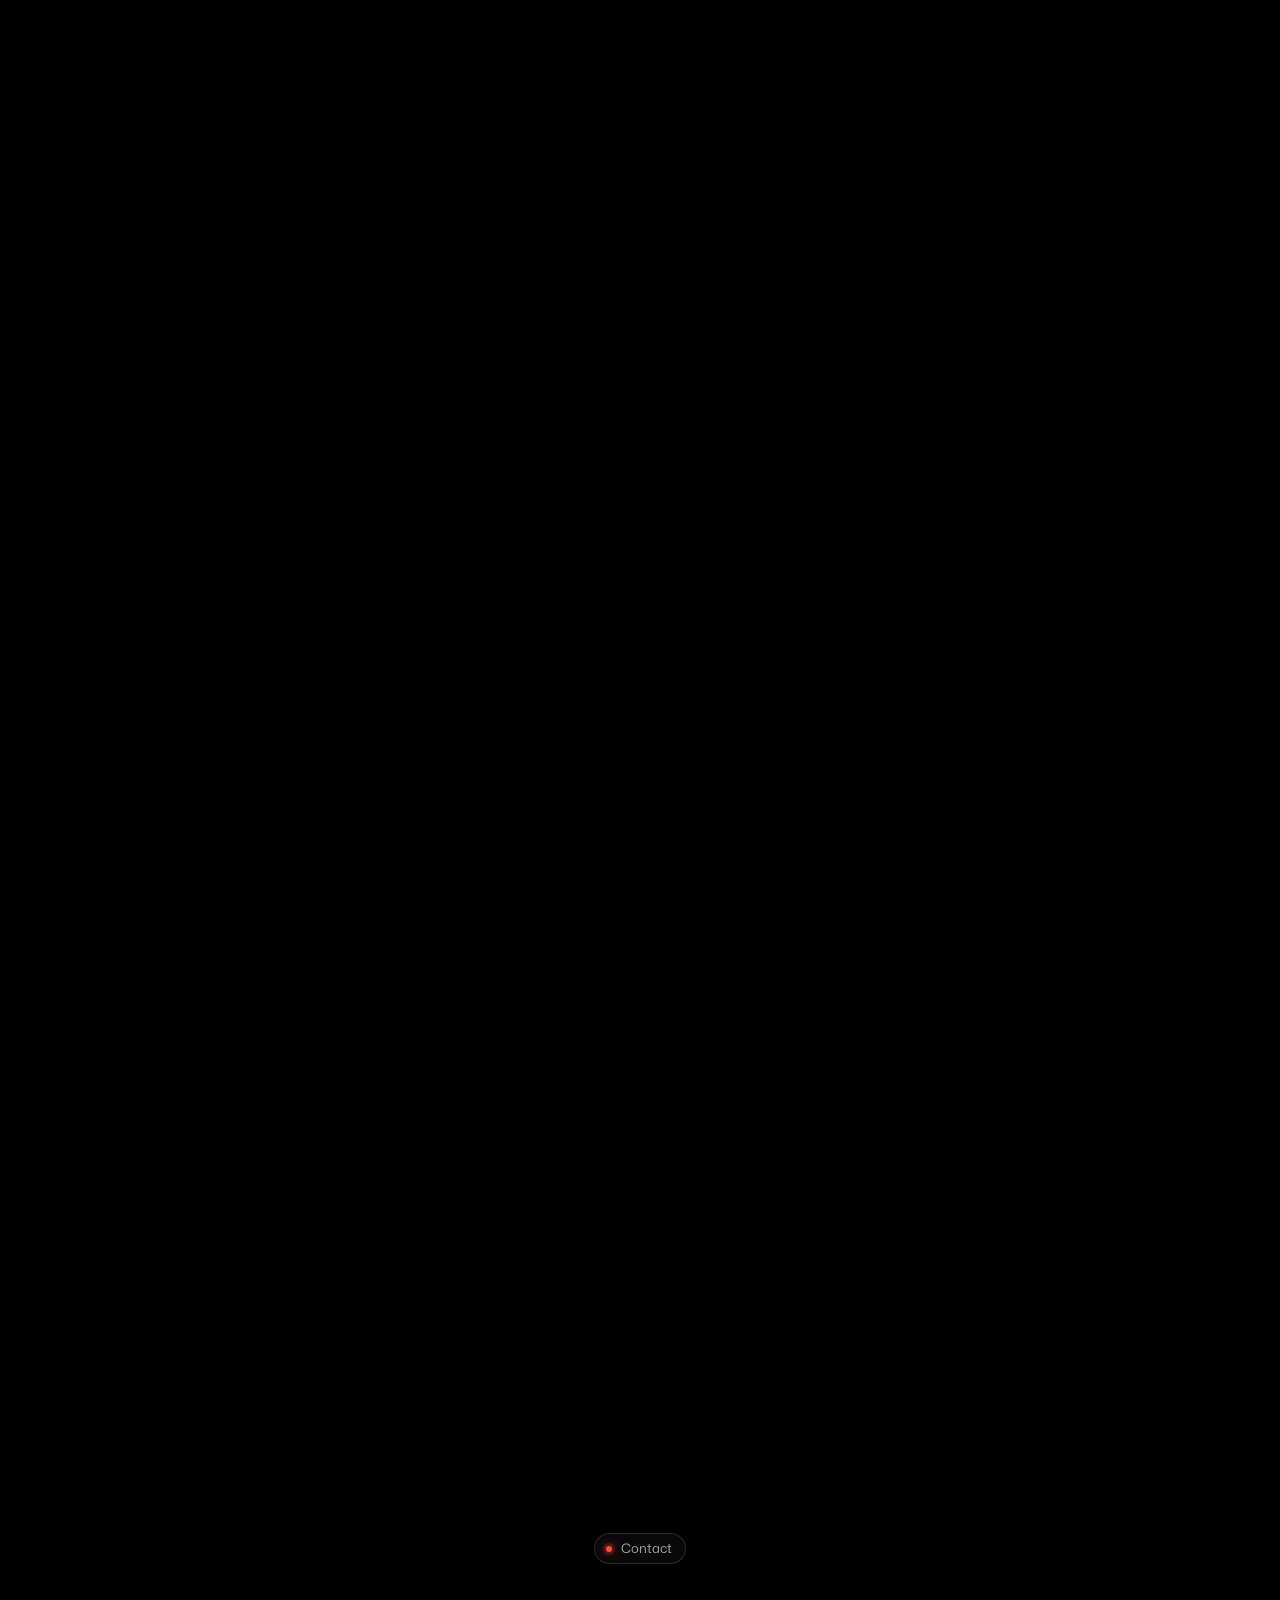
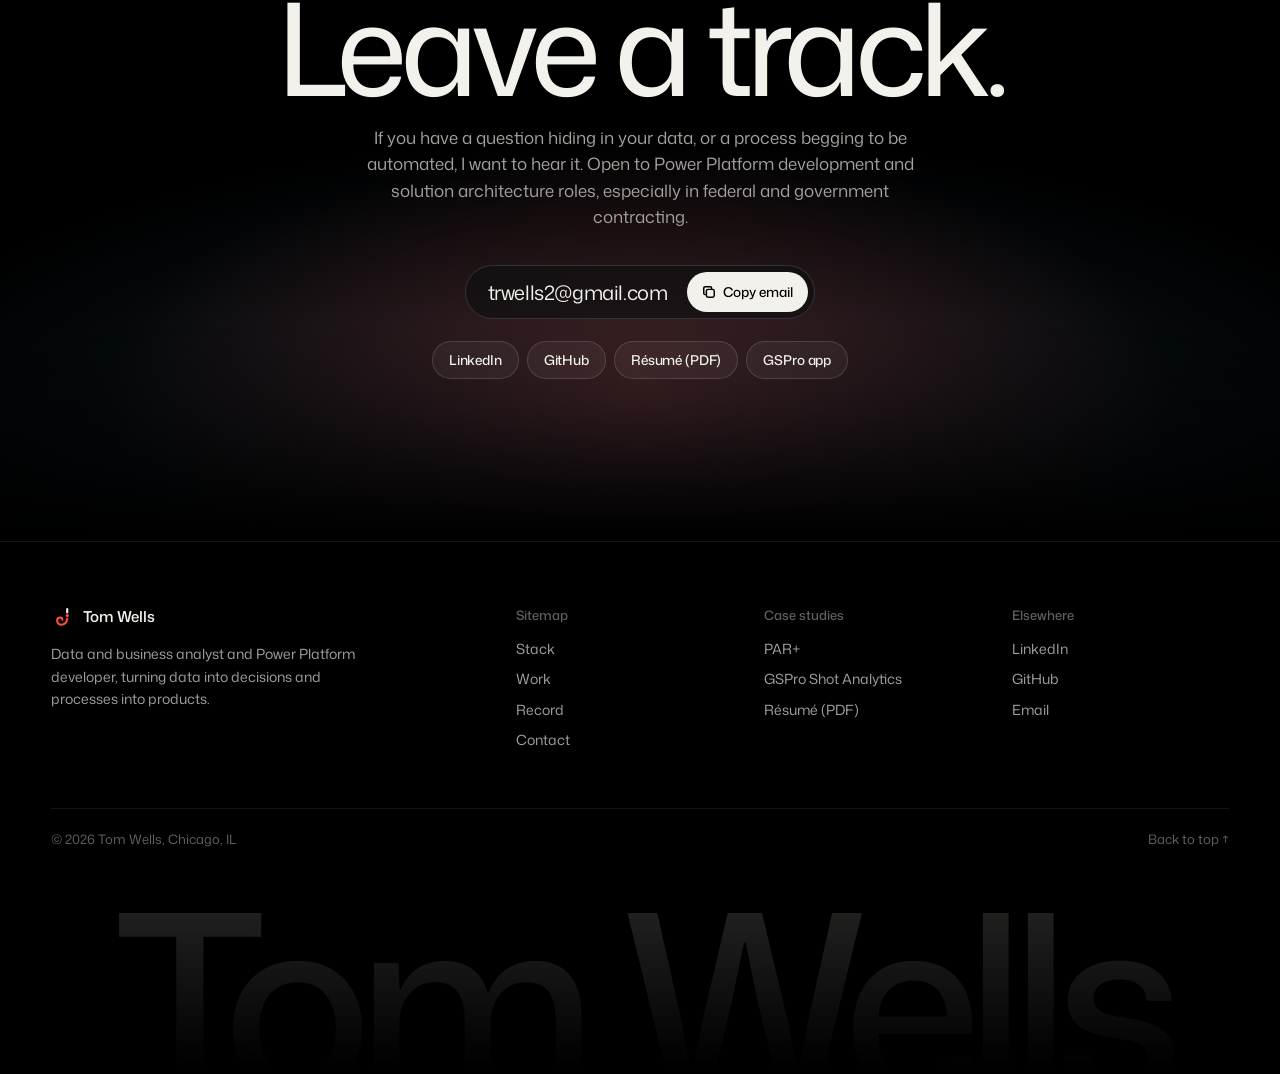
==== commit fe3b894b: "Redesign the site with a black, minimal layout and the Vertex logo The home page is rebuilt around a" ====
--- a/index.html
+++ b/index.html
@@ -5,268 +5,386 @@
 <meta name="viewport" content="width=device-width, initial-scale=1, viewport-fit=cover">
 <title>Tom Wells — Data &amp; Business Analyst, Power Platform Developer</title>
 <meta name="description" content="Portfolio of Tom Wells — turning data into decisions and processes into products. Power BI, SQL, Power Apps, Power Automate.">
-<meta name="theme-color" content="#0B2231">
-
-<!-- Open Graph -->
+<meta name="theme-color" content="#000000">
 <meta property="og:title" content="Tom Wells — Data &amp; Business Analyst">
 <meta property="og:description" content="Turning data into decisions and processes into products.">
 <meta property="og:type" content="website">
-
-<link rel="icon" href="data:image/svg+xml,%3Csvg xmlns='http://www.w3.org/2000/svg' viewBox='0 0 24 24' fill='none' stroke-width='1.9' stroke-linecap='round'%3E%3Cpath d='M21 2v10' stroke='%23E4EEF2'/%3E%3Cpath d='M21 12a9 9 0 0 1-9 9a7.5 7.5 0 0 1-7.5-7.5a6 6 0 0 1 6-6a4.5 4.5 0 0 1 4.5 4.5a3 3 0 0 1-3 3' stroke='%23FF4A3D'/%3E%3C/svg%3E">
+<link rel="icon" href="assets/logo/mark-vertex.svg" type="image/svg+xml">
+<link rel="icon" href="favicon.ico" sizes="48x48">
+<link rel="apple-touch-icon" href="apple-touch-icon.png">
 <link rel="preload" href="assets/fonts/mona-sans.woff2" as="font" type="font/woff2" crossorigin>
 <link rel="preload" href="assets/fonts/martian-mono.woff2" as="font" type="font/woff2" crossorigin>
-<link rel="stylesheet" href="assets/styles.css?v=2026-09-29">
-<script>(function(d){d.classList.add('js');if(!matchMedia('(prefers-reduced-motion: reduce)').matches){d.classList.add('motion','pre');setTimeout(function(){d.classList.remove('pre')},4000)}})(document.documentElement)</script>
+<script>(function(d){d.classList.add('js');if(!matchMedia('(prefers-reduced-motion: reduce)').matches){d.classList.add('motion');setTimeout(function(){d.classList.add('ready')},3500)}})(document.documentElement)</script>
+<link rel="stylesheet" href="assets/styles.css?v=2026-10-01">
 </head>
 <body>
 <a class="skip" href="#portfolio">Skip to the work</a>
 
-<!-- ============= CHAMBER: live track field + lens marks ============= -->
-<canvas id="chamber" aria-hidden="true"></canvas>
-<div class="vig" aria-hidden="true"></div>
-<div class="fid" aria-hidden="true"><i></i><i></i><i></i><i></i></div>
-
-<!-- ============= NAVIGATION ============= -->
 <header class="nav">
   <a class="brand" href="#top" aria-label="Tom Wells, back to top">
-    <svg viewBox="0 0 24 24" fill="none" stroke-width="1.6" stroke-linecap="round" aria-hidden="true"><path d="M21 2v10" stroke="#E4EEF2"/><path d="M21 12a9 9 0 0 1-9 9a7.5 7.5 0 0 1-7.5-7.5a6 6 0 0 1 6-6a4.5 4.5 0 0 1 4.5 4.5a3 3 0 0 1-3 3" stroke="#FF4A3D"/></svg>
+    <svg viewBox="0 0 24 24" fill="none" stroke-width="2.3" stroke-linecap="round" stroke-linejoin="round" aria-hidden="true"><path d="M17.7 3.4V7" stroke="currentColor"/><circle cx="17.7" cy="10.4" r="1.75" fill="#FF4A3D" stroke="none"/><path d="M17.7 14a6.4 6.4 0 0 1-6.4 6.4a4.6 4.6 0 0 1-4.6-4.6a3.3 3.3 0 0 1 3.3-3.3a2.4 2.4 0 0 1 2.4 2.4" stroke="#FF4A3D"/></svg>
     <span>Tom Wells</span>
   </a>
-  <div class="nav-r">
-    <ul><li><a href="#about">stack</a></li><li><a href="#portfolio">work</a></li><li><a href="#record">record</a></li><li><a href="#contact">contact</a></li></ul>
-    <span class="fc mono" aria-hidden="true">frame <b>0001</b></span>
-  </div>
+  <nav class="links" aria-label="Sections"><i class="ind" aria-hidden="true"></i><a href="#about">Stack</a><a href="#portfolio">Work</a><a href="#record">Record</a></nav>
+  <a class="btn btn-w btn-sm" href="#contact">Get in touch</a>
 </header>
 
 <main>
 <!-- ============= HERO ============= -->
 <section class="hero" id="top">
-  <div class="hero-in">
-    <h1 class="h-title" data-split><span class="w">Every system</span> <span class="w">leaves a track.</span></h1>
-    <p class="h-sub fx">I&#8217;m <strong>Tom Wells</strong>. I build the instruments that read them: Power Platform apps, automation and Power BI models, currently for the U.S. Department of Energy&#8217;s Fermilab Site Office.</p>
-  </div>
-  <div class="h-foot mono"><span><i class="live" aria-hidden="true"></i>open to new opportunities / Chicago, IL</span><span>scroll to advance the film</span></div>
+  <div class="sky" aria-hidden="true"></div>
+  <svg class="tracks" viewBox="0 0 1440 1100" preserveAspectRatio="xMidYMid slice" aria-hidden="true"></svg>
+  <div class="grain" aria-hidden="true"></div>
+  <div class="hero-in wrap">
+    <p class="pill"><i class="dot pulse" aria-hidden="true"></i>Open to new opportunities &#183; Chicago, IL</p>
+    <h1 class="h1" data-words>Every system<br>leaves a track.</h1>
+    <p class="lead">I&#8217;m <strong>Tom Wells</strong>. I build the instruments that read them: Power Platform apps, automation and Power BI models, currently for the U.S. Department of Energy&#8217;s Fermilab Site Office.</p>
+    <div class="ctas">
+      <a class="btn btn-w" href="#portfolio">See the work<svg viewBox="0 0 16 16" aria-hidden="true"><path d="M3 8h10M9 4l4 4-4 4"/></svg></a>
+      <a class="btn btn-g" href="resume.pdf">R&#233;sum&#233; (PDF)</a>
+    </div>
+  </div>
+  <div class="stage">
+    <div class="device">
+      <div class="dev-bar" aria-hidden="true"><i></i><i></i><i></i><span>PAR+ &#183; Fermilab Site Office</span></div>
+      <div class="screen"><img src="assets/img/par-home.webp" width="1200" height="541" decoding="async" fetchpriority="high" alt="PAR+ home screen showing entry, observation, open-item and high-risk totals above a list of recent walkthroughs"></div>
+    </div>
+    <div class="chip c1" data-par="-90" aria-hidden="true"><span class="ic"><svg viewBox="0 0 16 16"><path d="M2 12l4-4 3 3 5-6"/><path d="M10 5h4v4"/></svg></span><span><b>282%</b><br>more oversight data</span></div>
+    <div class="chip c2" data-par="-160" aria-hidden="true"><span class="ic"><svg viewBox="0 0 16 16"><path d="M2 3h4M2 8h4M2 13h4M6 3c3 0 3 5 6 5M6 13c3 0 3-5 6-5M6 8h6"/></svg></span><span><b>3 &#8594; 1</b><br>source systems, one model</span></div>
+  </div>
+  <div class="marq">
+    <p class="mq-l">The tools under the work</p>
+    <div class="mq"><span>Power Apps</span><span>Power Automate</span><span>Dataverse</span><span>Power BI</span><span>DAX</span><span>Power Query</span><span>SQL Server</span><span>Oracle</span><span>SharePoint Online</span><span>Tableau</span><span>Python</span><span>React</span><span>Cloudflare Workers</span><span>Adaptive Cards</span></div>
+  </div>
 </section>
 
+<!-- ============= INTRO ============= -->
+<section class="sec intro" id="about" aria-labelledby="in-h">
+  <div class="wrap">
+    <p class="pill rv"><i class="dot" aria-hidden="true"></i><span id="in-h">Intro</span></p>
+    <p class="lit" data-lit>Most of my work is the same five layers with a different problem on top. Interviews, process maps and requirements decide what goes in each one.</p>
+    <p class="lit" data-lit>Then I build it, so a number means the same thing in every report, the decision happens where the request lands, and nobody has to chase a handoff.</p>
+  </div>
+</section>
+
 <!-- ============= STACK: exploded view ============= -->
-<section class="stack" id="about" aria-labelledby="stack-h">
-  <div class="stack-stage">
-    <div class="stack-copy">
-      <h2 class="sec-h" id="stack-h" data-split>One architecture, five layers.</h2>
-      <p class="sec-p fx">Most of my work is the same five layers with a different problem on top. Interviews, process maps and requirements decide what goes in each one.</p>
-      <ol class="caps">
-        <li class="cap idle on"><span class="tag">exploded view</span><p>Five layers, drawn to one scale. Keep scrolling to pull them apart.</p></li>
-        <li class="cap"><span class="tag">layer 1 / sources</span><p>SQL Server, Oracle and SharePoint Online: the raw record, wherever it already lives. T-SQL and Postgres to get at it.</p></li>
-        <li class="cap"><span class="tag">layer 2 / model</span><p>One star schema over all of it, so a number means the same thing in every report. DAX and Power Query for reporting, Dataverse for apps.</p></li>
-        <li class="cap"><span class="tag">layer 3 / logic</span><p>Power Automate moves work between people: approvals, notifications, the handoffs nobody wants to chase.</p></li>
-        <li class="cap"><span class="tag">layer 4 / surface</span><p>Power Apps where the work actually happens, canvas and model-driven, wired into SharePoint. PAR+ moved federal safety inspections into an app.</p></li>
-        <li class="cap"><span class="tag">layer 5 / insight</span><p>Power BI and Tableau on top, reading the model instead of a pile of exports. Python when the question outgrows the dashboard.</p></li>
-      </ol>
-    </div>
-    <svg class="stack-svg" id="stackSvg" viewBox="0 0 1000 1000" role="img" aria-label="Exploded diagram of five stacked layers: sources, model, logic, surface and insight."></svg>
+<section class="stack" aria-labelledby="st-h">
+  <div class="stk-stage wrap">
+    <div class="stk-copy">
+      <p class="pill rv"><i class="dot" aria-hidden="true"></i>Stack</p>
+      <h2 class="h2 rv" id="st-h">One architecture,<br>five layers.</h2>
+      <p class="sub rv">From the raw record to the report on someone&#8217;s desk, every project is built from the same parts.</p>
+      <div class="seg" role="group" aria-label="Choose a layer"><i class="seg-i" aria-hidden="true"></i><button type="button" aria-pressed="false">Sources</button><button type="button" aria-pressed="false">Model</button><button type="button" aria-pressed="false">Logic</button><button type="button" aria-pressed="false">Surface</button><button type="button" aria-pressed="false">Insight</button></div>
+    </div>
+    <div class="stk-vis"><svg class="stk-svg" viewBox="0 0 1000 1000" role="img" aria-label="Exploded diagram of five stacked layers: sources, model, logic, surface and insight."></svg></div>
+    <div class="lp">
+        <article class="lpn idle" data-i="-1">
+          <div class="viz vz" aria-hidden="true"><svg viewBox="0 0 320 150">
+          <path class="sp ly" style="--k:0" d="M100 112L160 94L220 112L160 130Z"/><path class="sp ly" style="--k:1" d="M100 112L160 94L220 112L160 130Z"/><path class="sp ly" style="--k:2" d="M100 112L160 94L220 112L160 130Z"/><path class="sp ly" style="--k:3" d="M100 112L160 94L220 112L160 130Z"/><path class="sp ly" style="--k:4;stroke:var(--red)" d="M100 112L160 94L220 112L160 130Z"/>
+          <text x="160" y="146">five layers, one scale</text>
+        </svg></div>
+          <div class="lp-t"><p class="mono">Exploded view</p><h3>Five layers, one scale</h3><p class="lp-d">Keep scrolling to pull them apart, or pick a layer.</p><ul class="lp-l"><li><button type="button" data-pick="0"><b>01</b>Sources</button></li><li><button type="button" data-pick="1"><b>02</b>Model</button></li><li><button type="button" data-pick="2"><b>03</b>Logic</button></li><li><button type="button" data-pick="3"><b>04</b>Surface</button></li><li><button type="button" data-pick="4"><b>05</b>Insight</button></li></ul></div>
+        </article>
+        <article class="lpn" data-i="0">
+          <div class="viz vz" aria-hidden="true"><svg viewBox="0 0 320 150">
+          <g transform="translate(70 52)"><path class="sp" d="M-30 0v52a30 9 0 0 0 60 0V0"/><ellipse class="sp" rx="30" ry="9"/><path class="s" d="M-30 26a30 9 0 0 0 60 0"/></g>
+          <g transform="translate(160 52)"><path class="sp" d="M-30 0v52a30 9 0 0 0 60 0V0"/><ellipse class="rp" rx="30" ry="9"/><path class="s" d="M-30 26a30 9 0 0 0 60 0"/></g>
+          <g transform="translate(250 52)"><path class="sp" d="M-30 0v52a30 9 0 0 0 60 0V0"/><ellipse class="sp" rx="30" ry="9"/><path class="s" d="M-30 26a30 9 0 0 0 60 0"/></g>
+          <circle class="rf bit" cx="62" cy="40" r="1.8"/><circle class="rf bit" cx="78" cy="40" r="1.8"/><circle class="rf bit" cx="152" cy="40" r="1.8"/><circle class="rf bit" cx="168" cy="40" r="1.8"/><circle class="rf bit" cx="244" cy="40" r="1.8"/><circle class="rf bit" cx="258" cy="40" r="1.8"/>
+          <text x="70" y="134">sql server</text><text x="160" y="134">oracle</text><text x="250" y="134">sharepoint</text>
+        </svg></div>
+          <div class="lp-t"><p class="mono">Layer 01 / 05</p><h3>Sources</h3><p class="lp-d">SQL Server, Oracle and SharePoint Online: the raw record, wherever it already lives. T-SQL and Postgres to get at it.</p><ul class="tags"><li>SQL Server</li><li>Oracle</li><li>SharePoint Online</li><li>T-SQL</li></ul><p class="lp-w">In the work: <a href="#wh-2" data-open="2">Contractor Performance Dashboards</a></p></div>
+        </article>
+        <article class="lpn" data-i="1">
+          <div class="viz vz" aria-hidden="true"><svg viewBox="0 0 320 150">
+          <path class="s flow" d="M100 36L140 62M220 36L180 62M100 114L140 88M220 114L180 88"/>
+          <rect class="sp" x="76" y="22" width="34" height="24" rx="4"/><rect class="sp" x="210" y="22" width="34" height="24" rx="4"/><rect class="sp" x="76" y="104" width="34" height="24" rx="4"/><rect class="sp" x="210" y="104" width="34" height="24" rx="4"/>
+          <rect class="rp" x="136" y="56" width="48" height="38" rx="5"/>
+          <path class="r" d="M146 69h28M146 79h18"/>
+          <text x="160" y="146">one star schema</text>
+        </svg></div>
+          <div class="lp-t"><p class="mono">Layer 02 / 05</p><h3>Model</h3><p class="lp-d">One star schema over all of it, so a number means the same thing in every report. DAX and Power Query for reporting, Dataverse for apps.</p><ul class="tags"><li>Star schema</li><li>DAX</li><li>Power Query</li><li>Dataverse</li></ul><p class="lp-w">In the work: <a href="#wh-2" data-open="2">Contractor Performance Dashboards</a>, <a href="#wh-1" data-open="1">PAR+</a></p></div>
+        </article>
+        <article class="lpn" data-i="2">
+          <div class="viz vz" aria-hidden="true"><svg viewBox="0 0 320 150">
+          <path class="s" d="M30 112C92 112 94 44 160 44S228 112 290 112"/>
+          <circle class="sp" cx="30" cy="112" r="8"/><circle class="sp" cx="160" cy="44" r="8"/><circle class="sp" cx="290" cy="112" r="8"/>
+          <circle class="rf rider" r="4"/>
+          <text x="30" y="138">request</text><text x="160" y="24">approve</text><text x="290" y="138">notify</text>
+        </svg></div>
+          <div class="lp-t"><p class="mono">Layer 03 / 05</p><h3>Logic</h3><p class="lp-d">Power Automate moves work between people: approvals, notifications, the handoffs nobody wants to chase.</p><ul class="tags"><li>Power Automate</li><li>Adaptive Cards</li><li>Teams</li><li>Outlook</li></ul><p class="lp-w">In the work: <a href="#wh-3" data-open="3">Contracting Officer Approvals</a></p></div>
+        </article>
+        <article class="lpn" data-i="3">
+          <div class="viz vz" aria-hidden="true"><svg viewBox="0 0 360 150">
+          <rect class="sp" x="70" y="14" width="190" height="124" rx="10"/>
+          <path class="s" d="M114 14V138"/>
+          <path class="s" d="M80 30h24M80 42h18M80 54h22" style="opacity:.6"/>
+          <rect class="so" x="124" y="26" width="58" height="30" rx="4"/><rect class="so" x="190" y="26" width="58" height="30" rx="4"/>
+          <path class="s" d="M124 72h124M124 86h124M124 100h124M124 114h124" style="opacity:.45"/>
+          <rect class="sp" x="232" y="48" width="58" height="96" rx="9"/>
+          <path class="s" d="M242 64h38M242 74h26" style="opacity:.6"/>
+          <rect class="rp" x="242" y="118" width="38" height="14" rx="7"/>
+          <circle class="rp tap" cx="261" cy="125" r="6"/>
+        </svg></div>
+          <div class="lp-t"><p class="mono">Layer 04 / 05</p><h3>Surface</h3><p class="lp-d">Power Apps where the work actually happens, canvas and model-driven, wired into SharePoint. PAR+ moved federal safety inspections into an app.</p><ul class="tags"><li>Power Apps</li><li>Canvas</li><li>Model-driven</li><li>SharePoint</li></ul><p class="lp-w">In the work: <a href="#wh-1" data-open="1">PAR+</a></p></div>
+        </article>
+        <article class="lpn" data-i="4">
+          <div class="viz vz" aria-hidden="true"><svg viewBox="0 0 360 150">
+          <path class="s" d="M40 130H320" style="opacity:.5"/>
+          <rect class="so bar" x="52" y="70" width="18" height="60" rx="2"/><rect class="so bar" x="84" y="52" width="18" height="78" rx="2" style="animation-delay:-.4s"/><rect class="so bar" x="116" y="80" width="18" height="50" rx="2" style="animation-delay:-.9s"/><rect class="so bar" x="148" y="40" width="18" height="90" rx="2" style="animation-delay:-1.3s"/><rect class="so bar" x="180" y="60" width="18" height="70" rx="2" style="animation-delay:-1.8s"/><rect class="so bar" x="212" y="34" width="18" height="96" rx="2" style="animation-delay:-2.2s"/><rect class="so bar" x="244" y="48" width="18" height="82" rx="2" style="animation-delay:-2.6s"/><rect class="rp bar" x="276" y="22" width="18" height="108" rx="2" style="animation-delay:-3s"/>
+          <path class="r" d="M60 96C110 88 140 70 190 62S260 36 286 26"/>
+        </svg></div>
+          <div class="lp-t"><p class="mono">Layer 05 / 05</p><h3>Insight</h3><p class="lp-d">Power BI and Tableau on top, reading the model instead of a pile of exports. Python when the question outgrows the dashboard.</p><ul class="tags"><li>Power BI</li><li>Tableau</li><li>Python</li></ul><p class="lp-w">In the work: <a href="#wh-4" data-open="4">Sales &amp; Inventory BI</a>, <a href="#wh-5" data-open="5">GSPro Shot Analytics</a></p></div>
+        </article>
+    </div>
   </div>
 </section>
 
-<!-- ============= WORK: five events, as plates ============= -->
-<section class="events" id="portfolio" aria-labelledby="ev-h">
-  <header class="ev-head">
-    <h2 class="sec-h" id="ev-h" data-split>Five events.</h2>
-    <p class="sec-p fx">The projects, one frame at a time, the way the film was read: slowly, and with a red pencil for the parts that matter.</p>
-  </header>
-  <div class="plates fx">
-    <article class="plate open">
-      <div class="p-bg" aria-hidden="true"><svg class="fr-glyph" viewBox="0 0 300 300"></svg></div>
-      <button type="button" class="p-face" id="pl-01" aria-expanded="true" aria-controls="plb-01">
-        <span class="p-shut"><span class="mono red">01</span><span class="vt">PAR+</span></span>
-        <span class="p-head"><span class="mono"><b>event 01</b> / 05</span><span class="mono">U.S. Department of Energy, Fermilab Site Office</span></span>
-      </button>
-      <div class="p-body" id="plb-01" role="region" aria-labelledby="pl-01">
-        <div class="p-text">
-          <h3 class="p-title">PAR+</h3>
-          <p class="fr-sum">A Power Apps canvas app for conducting and recording contractor safety inspections. The UI was prototyped in HTML and validated with end users before the build, which cut rework and post-release change requests.</p>
-          <p class="fr-metric"><b>282%</b><span>more oversight data captured, with manual record entry eliminated across the federal oversight organization.</span></p>
-          <p class="fr-stack">Power Apps / Dataverse / Power Automate</p>
-          <p class="fr-links"><a class="fr-link" href="/par.html">Read the case study</a></p>
-        </div>
-        <div class="p-side">
-          <div class="p-glyph fid2" aria-hidden="true"><svg class="fr-glyph" viewBox="0 0 300 300"></svg></div>
-          <figure class="p-shot">
-            <div class="fid2"><img src="assets/img/par-home.webp" width="1200" height="541" loading="lazy" decoding="async" alt="PAR+ home screen showing entry, observation, open-item and high-risk totals above a list of recent walkthroughs"></div>
-            <figcaption class="mono">PAR+ home screen</figcaption>
-          </figure>
-        </div>
-      </div>
-    </article>
-    <article class="plate">
-      <div class="p-bg" aria-hidden="true"><svg class="fr-glyph" viewBox="0 0 300 300"></svg></div>
-      <button type="button" class="p-face" id="pl-02" aria-expanded="false" aria-controls="plb-02">
-        <span class="p-shut"><span class="mono red">02</span><span class="vt">Contractor Performance Dashboards</span></span>
-        <span class="p-head"><span class="mono"><b>event 02</b> / 05</span><span class="mono">U.S. Department of Energy, Fermilab Site Office</span></span>
-      </button>
-      <div class="p-body" id="plb-02" role="region" aria-labelledby="pl-02">
-        <div class="p-text">
-          <h3 class="p-title">Contractor Performance Dashboards</h3>
-          <p class="fr-sum">Star-schema models in Power BI that unify SQL Server, Oracle and SharePoint Online, giving Site Office leadership one view of contractor performance and oversight status in place of siloed manual reporting.</p>
-          <p class="fr-metric"><b>3 &#8594; 1</b><span>source systems resolved into one governed, query-optimized model.</span></p>
-          <p class="fr-stack">Power BI / DAX / SQL Server / Oracle / SharePoint Online</p>
-        </div>
-        <div class="p-side">
-          <div class="p-glyph fid2" aria-hidden="true"><svg class="fr-glyph" viewBox="0 0 300 300"></svg></div>
-        </div>
-      </div>
-    </article>
-    <article class="plate">
-      <div class="p-bg" aria-hidden="true"><svg class="fr-glyph" viewBox="0 0 300 300"></svg></div>
-      <button type="button" class="p-face" id="pl-03" aria-expanded="false" aria-controls="plb-03">
-        <span class="p-shut"><span class="mono red">03</span><span class="vt">Contracting Officer Approvals</span></span>
-        <span class="p-head"><span class="mono"><b>event 03</b> / 05</span><span class="mono">Federal oversight</span></span>
-      </button>
-      <div class="p-body" id="plb-03" role="region" aria-labelledby="pl-03">
-        <div class="p-text">
-          <h3 class="p-title">Contracting Officer Approvals</h3>
-          <p class="fr-sum">Multi-stage sequential approval flows for recurring contracting-officer workflows, with HTML-formatted Outlook notifications and Teams Adaptive Cards at every stage. Less manual routing, shorter response times.</p>
-          <p class="fr-quote">The decision happens where the request lands.</p>
-          <p class="fr-stack">Power Automate / Adaptive Cards / Teams / Outlook</p>
-        </div>
-        <div class="p-side">
-          <div class="p-glyph fid2" aria-hidden="true"><svg class="fr-glyph" viewBox="0 0 300 300"></svg></div>
-        </div>
-      </div>
-    </article>
-    <article class="plate">
-      <div class="p-bg" aria-hidden="true"><svg class="fr-glyph" viewBox="0 0 300 300"></svg></div>
-      <button type="button" class="p-face" id="pl-04" aria-expanded="false" aria-controls="plb-04">
-        <span class="p-shut"><span class="mono red">04</span><span class="vt">Sales &amp; Inventory BI</span></span>
-        <span class="p-head"><span class="mono"><b>event 04</b> / 05</span><span class="mono">General Motors, North Central Region</span></span>
-      </button>
-      <div class="p-body" id="plb-04" role="region" aria-labelledby="pl-04">
-        <div class="p-text">
-          <h3 class="p-title">Sales &amp; Inventory BI</h3>
-          <p class="fr-sum">The Power BI and Tableau reporting layer for the region, giving field managers real-time sales and inventory visibility. I was the regional SME for Power BI, Tableau, SQL and Excel.</p>
-          <p class="fr-metric"><b>1,128</b><span>dealerships covered, supporting $50M in sales growth and a 6.1% year-over-year regional improvement.</span></p>
-          <p class="fr-stack">Power BI / Tableau / SQL / Excel</p>
-        </div>
-        <div class="p-side">
-          <div class="p-glyph fid2" aria-hidden="true"><svg class="fr-glyph" viewBox="0 0 300 300"></svg></div>
-        </div>
-      </div>
-    </article>
-    <article class="plate">
-      <div class="p-bg" aria-hidden="true"><svg class="fr-glyph" viewBox="0 0 300 300"></svg></div>
-      <button type="button" class="p-face" id="pl-05" aria-expanded="false" aria-controls="plb-05">
-        <span class="p-shut"><span class="mono red">05</span><span class="vt">GSPro Shot Analytics</span></span>
-        <span class="p-head"><span class="mono"><b>event 05</b> / 05</span><span class="mono">Personal project, live now</span></span>
-      </button>
-      <div class="p-body" id="plb-05" role="region" aria-labelledby="pl-05">
-        <div class="p-text">
-          <h3 class="p-title">GSPro Shot Analytics</h3>
-          <p class="fr-sum">A full-stack React and Recharts app with club-segmented visualizations, a distance-weighted consistency metric and CSV export. A Cloudflare Worker proxies the Google Sheets API so credentials never reach the client.</p>
-          <p class="fr-stack">React / Recharts / Python / Cloudflare Workers</p>
-          <p class="fr-links"><a class="fr-link" href="/gspro-analytics.html">Read the case study</a><a class="fr-link" href="https://trwells.com/gspro" target="_blank" rel="noopener">Open the live app</a></p>
-        </div>
-        <div class="p-side">
-          <div class="p-glyph fid2" aria-hidden="true"><svg class="fr-glyph" viewBox="0 0 300 300"></svg></div>
-          <figure class="p-shot">
-            <div class="fid2"><img src="assets/img/gspro-dispersion.webp" width="1200" height="576" loading="lazy" decoding="async" alt="GSPro Shot Analytics with club filters, carry and accuracy averages, and a scatter of 3,779 shots by offline distance"></div>
-            <figcaption class="mono">GSPro shot dispersion view</figcaption>
-          </figure>
-        </div>
-      </div>
-    </article>
-  </div>
+<!-- ============= WORK ============= -->
+<section class="sec work" id="portfolio" aria-labelledby="wk-h">
+  <div class="wrap">
+    <div class="wk-head g12">
+      <p class="pill rv"><i class="dot" aria-hidden="true"></i>Selected work</p>
+      <h2 class="h2 rv" id="wk-h">Five events, read slowly.</h2>
+      <p class="wk-hint rv">Select a row<br>for the details</p>
+    </div>
+    <div class="ix-h g12" aria-hidden="true"><span>No.</span><span>Project</span><span>Client</span><span>Discipline</span><span>Result</span></div>
+    <ol class="idx">
+      <li class="row">
+        <button type="button" class="row-h g12" id="wh-1" aria-expanded="false" aria-controls="wb-1">
+          <span class="r-n">01</span><span class="r-t">PAR+</span><span class="r-c">DOE Fermilab Site Office</span><span class="r-d">Power Apps</span><span class="r-m">282%</span><span class="pm" aria-hidden="true"></span>
+        </button>
+        <div class="acc-b" id="wb-1" role="region" aria-labelledby="wh-1"><div class="acc-in"><div class="rb g12">
+          <div class="rb-t">
+            <p class="sum">A Power Apps canvas app for conducting and recording contractor safety inspections. The UI was prototyped in HTML and validated with end users before the build, which cut rework and post-release change requests.</p>
+            <div class="c-met"><b data-count="282" data-suf="%">282<em>%</em></b><span>more oversight data captured, with manual record entry eliminated across the federal oversight organization.</span></div>
+            <ul class="tags"><li>Power Apps</li><li>Dataverse</li><li>Power Automate</li></ul>
+            <p class="c-links"><a class="btn btn-w btn-sm" href="par.html">Read the case study<svg viewBox="0 0 16 16" aria-hidden="true"><path d="M3 8h10M9 4l4 4-4 4"/></svg></a></p>
+          </div>
+          <figure class="rb-f"><div class="fr shot">
+            <img src="assets/img/par-home.webp" width="1200" height="541" loading="lazy" decoding="async" alt="PAR+ home screen with entry, observation, open-item and high-risk totals">
+          </div><figcaption>PAR+ home screen</figcaption></figure>
+        </div></div></div>
+      </li>
+      <li class="row">
+        <button type="button" class="row-h g12" id="wh-2" aria-expanded="false" aria-controls="wb-2">
+          <span class="r-n">02</span><span class="r-t">Contractor Performance Dashboards</span><span class="r-c">DOE Fermilab Site Office</span><span class="r-d">Power BI</span><span class="r-m">3 &#8594; 1</span><span class="pm" aria-hidden="true"></span>
+        </button>
+        <div class="acc-b" id="wb-2" role="region" aria-labelledby="wh-2"><div class="acc-in"><div class="rb g12">
+          <div class="rb-t">
+            <p class="sum">Star-schema models in Power BI that unify SQL Server, Oracle and SharePoint Online, giving Site Office leadership one view of contractor performance and oversight status in place of siloed manual reporting.</p>
+            <div class="c-met"><b>3&#8202;<em>&#8594;</em>&#8202;1</b><span>source systems resolved into one governed, query-optimized model.</span></div>
+            <ul class="tags"><li>Power BI</li><li>DAX</li><li>SQL Server</li><li>Oracle</li><li>SharePoint Online</li></ul>
+            
+          </div>
+          <figure class="rb-f"><div class="fr">
+            <svg class="il" viewBox="0 0 640 400" role="img" aria-label="Diagram: SQL Server, Oracle and SharePoint flow into one star-schema model, which feeds one dashboard.">
+            <rect class="sp" x="56" y="98" width="150" height="38" rx="19"/><text x="131" y="121">SQL Server</text>
+            <rect class="sp" x="56" y="181" width="150" height="38" rx="19"/><text x="131" y="204">Oracle</text>
+            <rect class="sp" x="56" y="264" width="150" height="38" rx="19"/><text x="131" y="287">SharePoint Online</text>
+            <path class="s flow" d="M206 117C262 117 262 200 300 200"/><path class="s flow" d="M206 200H300"/><path class="s flow" d="M206 283C262 283 262 200 300 200"/>
+            <path class="s" d="M318 182L292 156M362 182L388 156M362 218L388 244M318 218L292 244"/>
+            <rect class="sp" x="280" y="144" width="16" height="16"/><rect class="sp" x="384" y="144" width="16" height="16"/><rect class="sp" x="384" y="240" width="16" height="16"/><rect class="sp" x="280" y="240" width="16" height="16"/>
+            <rect class="sp r" x="318" y="182" width="44" height="36"/>
+            <text x="340" y="292">one model</text>
+            <path class="s flow" d="M400 200H452"/>
+            <rect class="sp" x="452" y="118" width="140" height="164" rx="6"/>
+            <path class="s" d="M466 140H520M466 152H500"/>
+            <rect class="so" x="468" y="228" width="14" height="38"/><rect class="so" x="490" y="210" width="14" height="56"/><rect class="so" x="512" y="218" width="14" height="48"/><rect class="so" x="534" y="196" width="14" height="70"/><rect class="so" x="556" y="184" width="14" height="82"/>
+            <path class="r" d="M468 202L497 190L519 194L541 172L572 160"/>
+            <text x="522" y="306">one view</text>
+          </svg>
+          </div><figcaption>Three sources, one model, one view</figcaption></figure>
+        </div></div></div>
+      </li>
+      <li class="row">
+        <button type="button" class="row-h g12" id="wh-3" aria-expanded="false" aria-controls="wb-3">
+          <span class="r-n">03</span><span class="r-t">Contracting Officer Approvals</span><span class="r-c">Federal oversight</span><span class="r-d">Power Automate</span><span class="r-m">&#8212;</span><span class="pm" aria-hidden="true"></span>
+        </button>
+        <div class="acc-b" id="wb-3" role="region" aria-labelledby="wh-3"><div class="acc-in"><div class="rb g12">
+          <div class="rb-t">
+            <p class="sum">Multi-stage sequential approval flows for recurring contracting-officer workflows, with HTML-formatted Outlook notifications and Teams Adaptive Cards at every stage. Less manual routing, shorter response times.</p>
+            <p class="c-q">The decision happens where the request lands.</p>
+            <ul class="tags"><li>Power Automate</li><li>Adaptive Cards</li><li>Teams</li><li>Outlook</li></ul>
+            
+          </div>
+          <figure class="rb-f"><div class="fr">
+            <svg class="il" viewBox="0 0 640 400" role="img" aria-label="Diagram: a request moves through sequential review stages, each arriving as an approval card with approve and reject buttons.">
+            <path class="s" d="M120 80V320"/>
+            <circle class="sp" cx="120" cy="80" r="11"/><circle class="sp" cx="120" cy="160" r="11"/><circle class="sp r" cx="120" cy="240" r="11"/><circle class="f" cx="120" cy="320" r="11"/>
+            <path d="M115 320l4 4l7-8" fill="none" stroke="#000" stroke-width="1.6"/>
+            <circle class="rf run" cx="120" cy="80" r="3.5"/>
+            <text class="ta" x="146" y="84">request</text><text class="ta" x="146" y="164">stage 1 review</text><text class="ta" x="146" y="244">contracting officer</text><text class="ta" x="146" y="324">approved</text>
+            <path class="s flow" d="M300 240H352"/>
+            <rect class="sp" x="352" y="112" width="240" height="196" rx="12"/>
+            <text class="hd" x="376" y="148">Approval requested</text>
+            <text class="ta" x="376" y="170">stage 2 of 3</text>
+            <path class="s" d="M376 196H568M376 214H530M376 232H550" style="opacity:.35"/>
+            <rect class="f" x="376" y="256" width="92" height="30" rx="15"/><text x="422" y="275" style="fill:#000">approve</text>
+            <rect class="sp" x="478" y="256" width="90" height="30" rx="15"/><text x="523" y="275">reject</text>
+          </svg>
+          </div><figcaption>Every stage arrives as a card</figcaption></figure>
+        </div></div></div>
+      </li>
+      <li class="row">
+        <button type="button" class="row-h g12" id="wh-4" aria-expanded="false" aria-controls="wb-4">
+          <span class="r-n">04</span><span class="r-t">Sales &amp; Inventory BI</span><span class="r-c">General Motors</span><span class="r-d">Power BI, Tableau</span><span class="r-m">1,128</span><span class="pm" aria-hidden="true"></span>
+        </button>
+        <div class="acc-b" id="wb-4" role="region" aria-labelledby="wh-4"><div class="acc-in"><div class="rb g12">
+          <div class="rb-t">
+            <p class="sum">The Power BI and Tableau reporting layer for the region, giving field managers real-time sales and inventory visibility. I was the regional SME for Power BI, Tableau, SQL and Excel.</p>
+            <div class="c-met"><b data-count="1128">1,128</b><span>dealerships covered, supporting $50M in sales growth and a 6.1% year-over-year regional improvement.</span></div>
+            <ul class="tags"><li>Power BI</li><li>Tableau</li><li>SQL</li><li>Excel</li></ul>
+            
+          </div>
+          <figure class="rb-f"><div class="fr">
+            <svg class="il" viewBox="0 0 640 400" role="img" aria-label="Chart: 1,128 dealerships, with monthly bars and a trend line rising 6.1 percent year over year.">
+            <text class="big" x="56" y="104">$50M</text>
+            <text class="ta" x="58" y="130">regional sales growth</text>
+            <path class="s" d="M56 340H584" style="opacity:.5"/>
+            <rect class="so" x="60" y="282" width="20" height="58"/><rect class="so" x="104" y="270" width="20" height="70"/><rect class="so" x="148" y="276" width="20" height="64"/><rect class="so" x="192" y="258" width="20" height="82"/><rect class="so" x="236" y="262" width="20" height="78"/><rect class="so" x="280" y="244" width="20" height="96"/><rect class="so" x="324" y="250" width="20" height="90"/><rect class="so" x="368" y="232" width="20" height="108"/><rect class="so" x="412" y="226" width="20" height="114"/><rect class="so" x="456" y="212" width="20" height="128"/><rect class="so" x="500" y="204" width="20" height="136"/><rect class="so" x="544" y="186" width="20" height="154"/>
+            <path class="r" d="M70 262C130 252 170 246 246 232S380 206 420 196S520 168 554 160"/>
+            <circle class="rf" cx="554" cy="160" r="4"/>
+            <text class="te" x="584" y="140" style="fill:var(--red)">+6.1% yoy</text>
+          </svg>
+          </div><figcaption>Regional sales, one reporting layer</figcaption></figure>
+        </div></div></div>
+      </li>
+      <li class="row">
+        <button type="button" class="row-h g12" id="wh-5" aria-expanded="false" aria-controls="wb-5">
+          <span class="r-n">05</span><span class="r-t">GSPro Shot Analytics</span><span class="r-c">Personal project</span><span class="r-d">React, Cloudflare</span><span class="r-m"><i class="dot pulse" aria-hidden="true"></i>Live</span><span class="pm" aria-hidden="true"></span>
+        </button>
+        <div class="acc-b" id="wb-5" role="region" aria-labelledby="wh-5"><div class="acc-in"><div class="rb g12">
+          <div class="rb-t">
+            <p class="sum">A full-stack React and Recharts app with club-segmented visualizations, a distance-weighted consistency metric and CSV export. A Cloudflare Worker proxies the Google Sheets API so credentials never reach the client.</p>
+            <div class="c-met"><b data-count="3779">3,779</b><span>shots plotted in the dispersion view, filtered by club.</span></div>
+            <ul class="tags"><li>React</li><li>Recharts</li><li>Python</li><li>Cloudflare Workers</li></ul>
+            <p class="c-links"><a class="btn btn-w btn-sm" href="gspro-analytics.html">Read the case study<svg viewBox="0 0 16 16" aria-hidden="true"><path d="M3 8h10M9 4l4 4-4 4"/></svg></a><a class="btn btn-g btn-sm" href="https://trwells.com/gspro" target="_blank" rel="noopener">Open the live app</a></p>
+          </div>
+          <figure class="rb-f"><div class="fr shot">
+            <img src="assets/img/gspro-dispersion.webp" width="1200" height="576" loading="lazy" decoding="async" alt="GSPro Shot Analytics with club filters, carry and accuracy averages, and a scatter of 3,779 shots by offline distance">
+          </div><figcaption>GSPro shot dispersion view</figcaption></figure>
+        </div></div></div>
+      </li>
+    </ol>
+  </div>
+  <div class="pv" aria-hidden="true"><div class="pv-in"></div></div>
 </section>
 
 <!-- ============= RECORD: career as one track ============= -->
-<section class="record" id="record" aria-labelledby="rec-h">
+<section class="record" id="record" aria-labelledby="rc-h">
   <div class="rec-stage">
     <div class="rec-head">
-      <h2 class="sec-h" id="rec-h" data-split>Track record.</h2>
-      <p class="sec-p fx">Eighteen years, drawn as one particle track. Every change of role is a vertex: a new track leaves it, and what I learned keeps going.</p>
-      <p class="rec-hint mono fx"><i aria-hidden="true"></i>Select any point on the track for the details.</p>
+      <div>
+        <p class="pill rv"><i class="dot" aria-hidden="true"></i>Record</p>
+        <h2 class="h2 rv" id="rc-h">Eighteen years, one track.</h2>
+      </div>
+      <p class="rec-hint rv"><i aria-hidden="true"></i>Select any point on the track for the details</p>
     </div>
     <svg class="rec-svg" id="recSvg" role="group" aria-label="Career timeline: eBlaze Services 2008 to 2016, General Motors 2016 to 2018, RER Solutions at Fermilab 2018 to present, BS in Finance from Eastern Illinois University in 2009."></svg>
-    <div class="rec-card fid2" id="recCard" role="dialog" aria-modal="false" aria-labelledby="rcTitle" hidden></div>
+    <div class="rec-card" id="recCard" role="dialog" aria-modal="false" aria-labelledby="rcTitle" hidden></div>
   </div>
 </section>
 
 <!-- ============= CONTACT ============= -->
 <section class="contact" id="contact" aria-labelledby="c-h">
-  <svg class="c-spiral" viewBox="-500 -500 1000 1000" aria-hidden="true"><path pathLength="1" d=""/></svg>
-  <div class="c-in">
-    <h2 class="c-title" id="c-h" data-split><span class="w">Leave a</span> <span class="w">track.</span></h2>
-    <p class="c-sub fx">If you have a question hiding in your data, or a process begging to be automated, I want to hear it. Open to Power Platform development and solution architecture roles, especially in federal and government contracting.</p>
-    <div class="c-actions fx">
-      <a class="c-mail" href="mailto:trwells2@gmail.com">trwells2@gmail.com</a>
-      <p class="c-links"><a href="https://linkedin.com/in/thomas-r-wells" target="_blank" rel="noopener">LinkedIn</a><a href="https://github.com/trwells2/" target="_blank" rel="noopener">GitHub</a><a href="/resume.pdf">Résumé (PDF)</a><a href="https://trwells.com/gspro" target="_blank" rel="noopener">GSPro app</a></p>
-    </div>
-  </div>
-  <footer class="c-foot mono"><span>&#169; <span id="year">2026</span> Tom Wells, Chicago, IL</span><span>Tracks are a seeded simulation, not detector data.</span><a href="#top">Back to frame 0001</a></footer>
+  <div class="sky" aria-hidden="true"></div>
+  <svg class="spiral" viewBox="-500 -500 1000 1000" aria-hidden="true"><path pathLength="1" d=""/></svg>
+  <div class="wrap">
+    <p class="pill rv"><i class="dot pulse" aria-hidden="true"></i>Contact</p>
+    <h2 class="c-h rv" id="c-h">Leave a track.</h2>
+    <p class="sub rv">If you have a question hiding in your data, or a process begging to be automated, I want to hear it. Open to Power Platform development and solution architecture roles, especially in federal and government contracting.</p>
+    <div class="mailbox rv">
+      <a class="mail" href="mailto:trwells2@gmail.com">trwells2@gmail.com</a>
+      <button type="button" class="copy" data-copy="trwells2@gmail.com"><svg class="cp" viewBox="0 0 16 16" aria-hidden="true"><rect x="5" y="5" width="9" height="9" rx="2"/><path d="M11 5V3.5A1.5 1.5 0 0 0 9.5 2h-6A1.5 1.5 0 0 0 2 3.5v6A1.5 1.5 0 0 0 3.5 11H5"/></svg><svg class="ok" viewBox="0 0 16 16" aria-hidden="true"><path d="M3 8.5l3 3 7-7"/></svg><span>Copy email</span></button>
+    </div>
+    <p class="c-ls rv"><a class="btn btn-g btn-sm" href="https://linkedin.com/in/thomas-r-wells" target="_blank" rel="noopener">LinkedIn</a><a class="btn btn-g btn-sm" href="https://github.com/trwells2/" target="_blank" rel="noopener">GitHub</a><a class="btn btn-g btn-sm" href="resume.pdf">R&#233;sum&#233; (PDF)</a><a class="btn btn-g btn-sm" href="https://trwells.com/gspro" target="_blank" rel="noopener">GSPro app</a></p>
+    <p class="sr" aria-live="polite" style="position:absolute;width:1px;height:1px;overflow:hidden;clip:rect(0 0 0 0)"></p>
+  </div>
 </section>
 </main>
+
+<footer class="foot">
+  <div class="wrap">
+    <div class="f-grid">
+      <div>
+        <a class="brand" href="#top"><svg viewBox="0 0 24 24" fill="none" stroke-width="2.3" stroke-linecap="round" stroke-linejoin="round" aria-hidden="true"><path d="M17.7 3.4V7" stroke="currentColor"/><circle cx="17.7" cy="10.4" r="1.75" fill="#FF4A3D" stroke="none"/><path d="M17.7 14a6.4 6.4 0 0 1-6.4 6.4a4.6 4.6 0 0 1-4.6-4.6a3.3 3.3 0 0 1 3.3-3.3a2.4 2.4 0 0 1 2.4 2.4" stroke="#FF4A3D"/></svg><span>Tom Wells</span></a>
+        <p>Data and business analyst and Power Platform developer, turning data into decisions and processes into products.</p>
+      </div>
+      <div><h4>Sitemap</h4><ul><li><a href="#about">Stack</a></li><li><a href="#portfolio">Work</a></li><li><a href="#record">Record</a></li><li><a href="#contact">Contact</a></li></ul></div>
+      <div><h4>Case studies</h4><ul><li><a href="par.html">PAR+</a></li><li><a href="gspro-analytics.html">GSPro Shot Analytics</a></li><li><a href="resume.pdf">R&#233;sum&#233; (PDF)</a></li></ul></div>
+      <div><h4>Elsewhere</h4><ul><li><a href="https://linkedin.com/in/thomas-r-wells" target="_blank" rel="noopener">LinkedIn</a></li><li><a href="https://github.com/trwells2/" target="_blank" rel="noopener">GitHub</a></li><li><a href="mailto:trwells2@gmail.com">Email</a></li></ul></div>
+    </div>
+    <div class="f-bot"><span>&#169; <span class="year">2026</span> Tom Wells, Chicago, IL</span><a href="#top">Back to top &#8593;</a></div>
+  </div>
+  <p class="f-wm" aria-hidden="true">Tom Wells</p>
+</footer>
 
 <script>
 (()=>{
 'use strict';
 const D=document.documentElement,motion=D.classList.contains('motion');
 const $=(s,c=document)=>c.querySelector(s),$$=(s,c=document)=>[...c.querySelectorAll(s)];
-const mul=a=>()=>{a|=0;a=a+0x6D2B79F5|0;let t=Math.imul(a^a>>>15,1|a);t=t+Math.imul(t^t>>>7,61|t)^t;return((t^t>>>14)>>>0)/4294967296};
 const clamp=(v,a=0,b=1)=>v<a?a:v>b?b:v;
 const f1=v=>v.toFixed(1);
-const E={lin:x=>x,out3:x=>1-Math.pow(1-x,3),in3:x=>x*x*x,io3:x=>x<.5?4*x*x*x:1-Math.pow(-2*x+2,3)/2};
-const FROST='#E4EEF2',RED='#FF4A3D';
-
-/* ---------- bubble chamber: seeded 3D track field, camera z follows scroll ---------- */
-function Chamber(cv){
-  const ctx=cv.getContext('2d'),r=mul(1978),EV=[],BM=[],ZMAX=46;
-  const st={camZ:0,cx:0,cy:0,tx:0,ty:0,dim:1,grow:1,mark:true};
-  let W=1,H=1,dpr=1,U=1,dirty=true;
-  const spiral=(x,y,a,q,R,dec,n,step)=>{const p=[x,y];for(let i=0;i<n;i++){a+=q*step/R;R*=dec;if(R<.012)break;x+=Math.cos(a)*step;y+=Math.sin(a)*step;p.push(x,y)}return p};
-  const add=(z,x,y,cnt,mk)=>{const e={z,x,y,mk,dx:0,dy:0,tr:[]},a=(r()-.5)*.35;e.tr.push({p:[x-3.6,y-Math.tan(a)*3.6,x,y],w:.9,beam:1,d:0});
-    for(let k=0;k<cnt;k++){const R=.09+Math.pow(r(),1.8)*1.5;e.tr.push({p:spiral(x,y,r()*6.2832,r()<.5?-1:1,R,.984+r()*.012,110+Math.floor(r()*300),.014),w:.5+r()*.8,d:.12+r()*.45,red:mk&&k===1})}
-    EV.push(e)};
-  add(1.8,.5,.05,5,true);
-  for(let i=0;i<54;i++)add(2.4+i*((ZMAX-2.4)/54)+r()*.5,(r()*2-1)*1.5,(r()*2-1)*.85,2+Math.floor(r()*4),false);
-  for(let i=0;i<46;i++){const z=.9+r()*ZMAX,y=(r()*2-1)*.95,c=(r()-.5)*.06,p=[];for(let x=-3.6;x<=3.61;x+=.12)p.push(x,y+c*x*x);BM.push({z,tr:{p,w:.55,beam:1,d:0}})}
-  function resize(){dpr=Math.min(2,window.devicePixelRatio||1);W=window.innerWidth;H=window.innerHeight;cv.width=Math.round(W*dpr);cv.height=Math.round(H*dpr);U=Math.max(W,H)*.5;const pt=W<H;EV[0].dx=pt?-.2:0;EV[0].dy=pt?-.62:0;dirty=true}
-  function vis(z){const d=z-st.camZ;if(d<.28||d>13)return null;return {s:1/d,a:clamp((13-d)/6)*clamp((d-.28)/.55)*st.dim}}
-  function line(tr,s,a,col,frac,dx=0,dy=0){const p=tr.p,n=p.length>>1,m=Math.max(2,Math.round(n*frac)),ox=W*.5,oy=H*.5;
-    ctx.beginPath();for(let j=0;j<m;j++){const X=ox+(p[2*j]+dx-st.cx)*s*U,Y=oy+(p[2*j+1]+dy-st.cy)*s*U;j?ctx.lineTo(X,Y):ctx.moveTo(X,Y)}
-    ctx.globalAlpha=a;ctx.strokeStyle=col;ctx.lineWidth=clamp(tr.w*s*1.15,.45,2.6);ctx.setLineDash(tr.beam?[]:[Math.max(.5,1.3*s),Math.max(1.4,2.8*s)]);ctx.stroke()}
-  function draw(){dirty=false;ctx.setTransform(dpr,0,0,dpr,0,0);ctx.clearRect(0,0,W,H);ctx.lineCap='round';ctx.lineJoin='round';
-    for(const b of BM){const v=vis(b.z);if(v)line(b.tr,v.s,v.a*.26,FROST,1)}
-    for(const e of EV){const v=vis(e.z);if(!v)continue;
-      for(const t of e.tr){const f=clamp(st.grow*1.8-t.d);if(f<=0)continue;line(t,v.s,v.a*(t.beam?.42:.8),t.red?RED:FROST,f,e.dx,e.dy)}
-      if(e.mk&&st.mark&&st.grow>.5){const k=clamp((st.grow-.5)/.4),X=W*.5+(e.x+e.dx-st.cx)*v.s*U,Y=H*.5+(e.y+e.dy-st.cy)*v.s*U,rr=.085*v.s*U;
-        ctx.setLineDash([]);ctx.globalAlpha=v.a*k;ctx.strokeStyle=RED;ctx.lineWidth=1.5;ctx.beginPath();
-        for(let j=0;j<=72;j++){const t=j/72*6.9*k,w=1+.07*Math.sin(t*3.3),px=X+Math.cos(t+.5)*rr*1.3*w,py=Y+Math.sin(t+.5)*rr*w;j?ctx.lineTo(px,py):ctx.moveTo(px,py)}ctx.stroke();
-        ctx.font='500 11px "Martian Mono", ui-monospace, monospace';ctx.fillStyle=RED;ctx.fillText('ev. 01',X+rr*1.35+6,Y-rr*.85)}}
-    ctx.globalAlpha=1}
-  function tick(){const dx=st.tx-st.cx,dy=st.ty-st.cy;if(Math.abs(dx)>1e-4||Math.abs(dy)>1e-4){st.cx+=dx*.07;st.cy+=dy*.07;dirty=true}if(dirty)draw()}
-  resize();
-  return {st,resize,draw,tick,touch:()=>{dirty=true},ZMAX};
-}
-
-/* ---------- per-frame event glyphs ---------- */
-function glyphs(){$$('.plate').forEach((pl,i)=>{const r=mul(300+i*17);let o='';
-  const sp=(x,y,a,q,R,dec,n,step)=>{let d='M'+f1(x)+' '+f1(y);for(let k=0;k<n;k++){a+=q*step/R;R*=dec;if(R<1.5)break;x+=Math.cos(a)*step;y+=Math.sin(a)*step;d+='L'+f1(x)+' '+f1(y)}return d};
-  const vx=150+(r()-.5)*40,vy=150+(r()-.5)*40;
-  o+=`<path class="gb" d="M-10 ${f1(vy+(r()-.5)*30)} L${f1(vx)} ${f1(vy)}"/>`;
-  for(let k=0;k<5;k++)o+=`<path class="gt${k===1?' red':''}" d="${sp(vx,vy,r()*6.28,r()<.5?-1:1,18+Math.pow(r(),1.5)*90,.975+r()*.015,160+Math.floor(r()*160),2.2)}"/>`;
-  o+=`<circle class="gv" cx="${f1(vx)}" cy="${f1(vy)}" r="4"/>`;
-  [[18,18],[282,18],[18,282],[282,282]].forEach(([x,y])=>{o+=`<path class="gf" d="M${x-6} ${y}H${x+6}M${x} ${y-6}V${y+6}"/>`});
-  pl.querySelectorAll('.fr-glyph').forEach(svg=>{svg.innerHTML=o})})}
-
-/* ---------- work plates: one open at a time ---------- */
-function plates(){const wrap=$('.plates');if(!wrap)return;const ps=$$('.plate',wrap),hov=matchMedia('(hover:hover) and (pointer:fine) and (min-width:1024px)');let t;
-  const open=i=>{clearTimeout(t);ps.forEach((p,k)=>{const on=k===i;p.classList.toggle('open',on);$('.p-face',p).setAttribute('aria-expanded',on);$('.p-body',p).hidden=!on})};
-  wrap.classList.add('is-live');open(0);requestAnimationFrame(()=>requestAnimationFrame(()=>wrap.classList.add('settled')));
-  ps.forEach((p,i)=>{const f=$('.p-face',p);
-    f.addEventListener('click',()=>{open(i);const top=p.getBoundingClientRect().top;if(top<80)window.scrollBy(0,top-80)});
-    f.addEventListener('mouseenter',()=>{clearTimeout(t);if(hov.matches&&!p.classList.contains('open'))t=setTimeout(()=>open(i),160)});
-    f.addEventListener('mouseleave',()=>clearTimeout(t))})}
-
-/* ---------- exploded stack (isometric projection) ---------- */
-function Stack(svg){
+const io3=x=>x<.5?4*x*x*x:1-Math.pow(-2*x+2,3)/2;
+const mul=a=>()=>{a|=0;a=a+0x6D2B79F5|0;let t=Math.imul(a^a>>>15,1|a);t=t+Math.imul(t^t>>>7,61|t)^t;return((t^t>>>14)>>>0)/4294967296};
+
+/* ---------- small facts ---------- */
+$$('.year').forEach(e=>{e.textContent=String(new Date().getFullYear())});
+$$('.yrs').forEach(e=>{e.textContent=Math.floor((Date.now()-Date.UTC(2018,10,1))/31557600000)+'+'});
+
+/* ---------- hero: a few seeded tracks behind the headline ---------- */
+(()=>{const svg=$('.tracks');if(!svg)return;const r=mul(1978);let o='';
+  const spiral=(x,y,a,q,R,k)=>{let d='';for(let i=0;i<600;i++){const da=3/R;a+=q*da;R*=Math.exp(-k*da);if(R<7)break;x+=Math.cos(a)*3;y+=Math.sin(a)*3;d+='L'+f1(x)+' '+f1(y)}return d};
+  const V=[[250,250],[1170,180],[1260,600],[180,700],[420,90],[1010,820],[720,960]];
+  V.forEach(([vx,vy],k)=>{const fromLeft=vx<720,bx=fromLeft?-40:1480,by=vy+(r()-.5)*120,red=k===1;
+    o+='<path class="b" pathLength="1" style="--k:'+k+'" d="M'+bx+' '+f1(by)+'L'+vx+' '+vy+'"/>';
+    for(let j=0;j<(red?3:2);j++){const q=r()<.5?-1:1;o+='<path class="'+(red&&j===0?'r':'')+'" pathLength="1" style="--k:'+(k+j+1)+'" d="M'+vx+' '+vy+spiral(vx,vy,r()*6.28,q,50+r()*150,.13+r()*.1)+'"/>'}});
+  svg.innerHTML=o})();
+
+/* ---------- contact spiral ---------- */
+(()=>{const p=$('.spiral path');if(!p)return;let d='M460 -560L460 0';for(let t=0;t<=31.4;t+=.06){const rr=460*Math.exp(-.122*t);d+='L'+f1(Math.cos(t)*rr)+' '+f1(Math.sin(t)*rr)}p.setAttribute('d',d)})();
+
+/* ---------- marquee: double the row so it loops seamlessly ---------- */
+$$('.mq').forEach(m=>{const c=m.innerHTML;m.insertAdjacentHTML('beforeend',c.replace(/<span>/g,'<span aria-hidden="true">'))});
+
+/* ---------- copy email ---------- */
+$$('.copy').forEach(b=>{const lab=$('span',b),sr=$('.sr');let t;
+  b.addEventListener('click',async()=>{try{await navigator.clipboard.writeText(b.dataset.copy);b.classList.add('done');lab.textContent='Copied';if(sr)sr.textContent='Email address copied';clearTimeout(t);t=setTimeout(()=>{b.classList.remove('done');lab.textContent='Copy email'},2000)}catch(e){location.href='mailto:'+b.dataset.copy}})});
+
+/* ---------- spotlight on the layer cards ---------- */
+$$('.lpn').forEach(c=>c.addEventListener('pointermove',e=>{const r=c.getBoundingClientRect();c.style.setProperty('--mx',(e.clientX-r.left)+'px');c.style.setProperty('--my',(e.clientY-r.top)+'px')}));
+
+/* ---------- play line-art only while it is on screen ---------- */
+const pio=new IntersectionObserver(es=>es.forEach(e=>e.target.classList.toggle('play',e.isIntersecting)),{rootMargin:'10% 0px'});
+$$('.lpn,.fr').forEach(el=>pio.observe(el));
+
+/* ---------- nav: active section pill ---------- */
+const nav=$('.nav'),ind=$('.ind'),navA=$$('.links a');
+const secs=navA.map(a=>$(a.getAttribute('href')));
+let navOn=-2;
+function navSet(i){if(i===navOn)return;navOn=i;navA.forEach((a,k)=>a.classList.toggle('on',k===i));
+  if(i<0){ind.style.opacity='0';return}const a=navA[i];ind.style.left=a.offsetLeft+'px';ind.style.width=a.offsetWidth+'px';ind.style.opacity='1'}
+
+/* ---------- words ---------- */
+function words(el,cls){const ws=[];
+  const walk=n=>{[...n.childNodes].forEach(c=>{
+    if(c.nodeType===3){const f=document.createDocumentFragment();
+      c.textContent.split(/(\s+)/).forEach(t=>{if(!t)return;if(/^\s+$/.test(t)){f.appendChild(document.createTextNode(t));return}const s=document.createElement('span');s.className=cls;s.textContent=t;ws.push(s);f.appendChild(s)});
+      c.replaceWith(f)}
+    else if(c.nodeType===1)walk(c)})};
+  walk(el);return ws}
+
+/* ---------- counters ---------- */
+function count(el){const to=+el.dataset.count,suf=el.dataset.suf||'',t0=performance.now(),dur=1600;
+  const step=now=>{const k=clamp((now-t0)/dur),v=Math.round(to*(1-Math.pow(1-k,3)));el.innerHTML=v.toLocaleString('en-US')+(suf?'<em>'+suf+'</em>':'');if(k<1)requestAnimationFrame(step)};requestAnimationFrame(step)}
+
+const M={};
+const top=el=>el.getBoundingClientRect().top+scrollY;
+
+/* ---------- stack: five layers in an exploded, isometric view ---------- */
+function Plates(svg){
   const L=[{n:'Sources',t:['SQL Server, Oracle,','SharePoint Online'],g:'db'},{n:'Model',t:['Star schema, DAX,','Dataverse'],g:'star'},{n:'Logic',t:['Power Automate,','Adaptive Cards'],g:'flow'},{n:'Surface',t:['Power Apps, canvas','and model-driven'],g:'app'},{n:'Insight',t:['Power BI, Tableau'],g:'bars'}];
   function render(e,act,lab){
     const ang=(45-9*e)*Math.PI/180,c=Math.cos(ang),s=Math.sin(ang),h=128,fz=.55,gap=14+104*e,cx=350,cy=560+2*gap;
@@ -292,9 +410,41 @@
     svg.innerHTML=o}
   return {render};
 }
+const stk={sec:$('.stack'),svg:$('.stk-svg'),vis:$('.stk-vis'),pans:$$('.lpn'),segs:$$('.seg button'),segI:$('.seg-i')};
+const layerPans=stk.pans.filter(p=>+p.dataset.i>=0),plates=Plates(stk.svg);
+const pinQ=matchMedia('(min-width:900px) and (min-height:620px)'),narrowQ=matchMedia('(max-width:899px)');
+let pinned=false,sAct=-2,sE=-1,sLab=-1,sT=0,sV=0,sRaf=0,lock=null;
+function stackShow(e,a,lab){
+  if(Math.abs(e-sE)>.0005||a!==sAct||Math.abs(lab-sLab)>.002){plates.render(e,a,lab);sE=e;sLab=lab}
+  if(a===sAct)return;sAct=a;
+  stk.pans.forEach(p=>p.classList.toggle('on',+p.dataset.i===a));
+  stk.segs.forEach((b,i)=>b.setAttribute('aria-pressed',String(i===a)));
+  const b=stk.segs[a];if(b&&b.offsetWidth){stk.segI.style.width=b.offsetWidth+'px';stk.segI.style.transform='translateX('+b.offsetLeft+'px)';stk.segI.style.opacity='1'}else stk.segI.style.opacity='0'}
+/* pinned: the first stretch of scroll pulls the plates apart, then each layer takes a turn */
+function renderPin(p){const e=io3(clamp((p-.03)/.27)),lab=clamp((e-.55)/.45);
+  let a=p<.34?-1:Math.min(4,Math.floor((p-.34)/.12));
+  if(lock){if(!lock.hit&&Math.abs(p-lock.p)<.012)lock.hit=true;
+    if((lock.hit&&Math.abs(p-lock.p)>.03)||(!lock.hit&&performance.now()-lock.t>1800))lock=null;else a=lock.i}
+  stackShow(e,a,lab)}
+function stackTick(){const d=sT-sV;sV=Math.abs(d)<1e-4?sT:sV+d*.16;renderPin(sV);sRaf=sV!==sT?requestAnimationFrame(stackTick):0}
+function stackMode(){pinned=motion&&pinQ.matches;stk.sec.classList.toggle('pin',pinned);
+  stk.svg.setAttribute('viewBox',narrowQ.matches?'120 150 880 780':'0 0 1000 1000');sAct=-2;sE=-1}
+/* unpinned: the diagram sticks, and the card nearest the reading line is the active layer */
+function stackUpdate(y,vh){
+  if(pinned){sT=clamp((y-M.stk.t)/Math.max(1,M.stk.h-vh));if(!sRaf)sRaf=requestAnimationFrame(stackTick);return}
+  const vr=stk.vis.getBoundingClientRect(),e=motion?io3(clamp((vh*.95-vr.top)/(vh*.55))):1;
+  const fy=narrowQ.matches?vr.bottom+(vh-vr.bottom)*.4:vh*.5;let a=-1,best=vh*.6;
+  layerPans.forEach(p=>{const r=p.getBoundingClientRect(),d=r.top<=fy&&r.bottom>=fy?0:Math.min(Math.abs(r.top-fy),Math.abs(r.bottom-fy));if(d<best){best=d;a=+p.dataset.i}});
+  stackShow(e,a,1)}
+function pick(i){
+  if(pinned){const p=.34+i*.12+.06;lock={i,p,t:performance.now(),hit:false};renderPin(sV);scrollTo({top:M.stk.t+p*(M.stk.h-M.vh),behavior:'smooth'});return}
+  const pan=layerPans[i];if(pan)pan.scrollIntoView({behavior:motion?'smooth':'auto',block:'center'})}
+stk.segs.forEach((b,i)=>b.addEventListener('click',()=>pick(i)));
+$$('[data-pick]').forEach(b=>b.addEventListener('click',()=>pick(+b.dataset.pick)));
+stk.svg.addEventListener('click',ev=>{const g=ev.target.closest('[data-i]');if(g)pick(+g.dataset.i)});
+stk.svg.addEventListener('keydown',ev=>{if(ev.key!=='Enter'&&ev.key!==' ')return;const g=ev.target.closest('[data-i]');if(!g)return;ev.preventDefault();pick(+g.dataset.i)});
 
 /* ---------- career as one particle track ---------- */
-/* career details, one per point on the track, in track order */
 const RYRS=Math.floor((Date.now()-Date.UTC(2018,10,1))/31557600000);
 const RD=[
   {k:'edu',aria:'Eastern Illinois University, BS in Finance, 2009',when:'May 2009',where:'Charleston, IL',title:'BS in Finance',org:'Eastern Illinois University, Lumpkin School of Business',
@@ -314,13 +464,13 @@
   {k:'fnal',aria:'Selected work at the Fermilab Site Office',when:'2018 – present',where:'Fermilab Site Office',title:'Selected work',org:'Built for federal oversight staff and contracting officers',
     metric:['282%','more oversight data captured by PAR+ than the manual inspection process it replaced.'],
     pts:['PAR+: the Power Apps solution federal staff use to conduct and record contractor safety inspections, prototyped in HTML with end users before the build.','Contracting-officer approvals: multi-stage sequential flows with HTML Outlook notifications and Teams Adaptive Cards at every stage.','A tenant and environment migration of the whole Power Platform estate, with a backup runbook and solution inventory that kept the cutover auditable and reversible.'],
-    links:[['Read the PAR+ case study','/par.html']]},
+    links:[['Read the PAR+ case study','par.html']]},
   {k:'now',aria:'Now: Fabric and Purview, open to new roles',when:'now',where:'Chicago, IL',title:'Fabric and Purview',org:'Microsoft learning paths, in progress',
     pts:['Working through the Microsoft Fabric and Microsoft Purview learning paths.','Building on the side: GSPro Shot Analytics, a React app with a Cloudflare Worker keeping its credentials server-side.','Open to Power Platform development and solution architecture roles, especially in federal and government contracting.'],
     links:[['Get in touch','#contact'],['Open the GSPro app','https://trwells.com/gspro',1]]}
 ];
 const LBK={l0:'edu',l1:'eblaze',l2:'gm',l3:'rer',l4:'now'};
-const STEPS=[['.axis,.tick,.yr','op',0,.06,.04],['.s1','dash',.06,.36],['.lb.l1','op',.1,.05],['.vx3,.hit-vx3','op',.105,.02],['.vx0,.hit-vx0','op',.115,.02],['.e1','dash',.12,.08],['.lb.l0','op',.14,.05],['.vx1,.hit-vx1','op',.42,.02],['.v1','dash',.42,.08],['.s2','dash',.43,.1],['.lb.l2','op',.45,.05],['.vx2,.hit-vx2','op',.53,.02],['.v2','dash',.53,.07,0,.02],['.s3','dash',.54,.32],['.lb.l3','op',.58,.05],['.vx4,.hit-vx4','op',.585,.02],['.head,.hit-head','op',.86,.04],['.lb.l4','op',.87,.05],['.fut','op',.9,.04]];
+const STEPS=[['.axis,.tick,.yr','op',0,.06,.04],['.s1','dash',.06,.36],['.lb.l1','op',.1,.05],['.vx3,.hit-vx3','op',.105,.02],['.vx0,.hit-vx0','op',.115,.02],['.e1','dash',.12,.08],['.lb.l0','op',.14,.05],['.vx1,.hit-vx1','op',.42,.02],['.v1','dash',.42,.08],['.s2','dash',.43,.1],['.lb.l2','op',.45,.05],['.vx2,.hit-vx2','op',.53,.02],['.v2','dash',.53,.07,0,.02],['.s3','dash',.54,.32],['.lb.l3','op',.58,.05],['.vx4,.hit-vx4','op',.585,.02],['.tip,.hit-tip','op',.86,.04],['.lb.l4','op',.87,.05],['.fut','op',.9,.04]];
 function Record(svg){
   let vert=null,items=[];
   const U=t=>(t-2008)/18.71;
@@ -345,12 +495,12 @@
     o+='<path class="trk s2" pathLength="1" d="M'+P2(A1)+'Q'+P2(Bc)+' '+P2(B1)+'"/>';
     o+='<path class="trk s3" pathLength="1" d="M'+P2(B1)+'Q'+P2(Cc)+' '+P2(C1)+'"/>';
     o+='<path class="fut" d="M'+P2(C1)+'L'+P2(F1)+'"/>';
-    o+='<path class="sec e1" pathLength="1" d="'+sp(E0[0],E0[1],up+.5,1,62,.975,110,3)+'"/>';
-    o+='<path class="sec v1" pathLength="1" d="'+sp(A1[0],A1[1],down+.25,-1,80,.978,150,3)+'"/>';
-    o+='<path class="sec v2" pathLength="1" d="'+sp(B1[0],B1[1],down-.35,1,74,.976,140,3)+'"/>';
-    o+='<path class="sec v2" pathLength="1" d="'+sp(B1[0],B1[1],up+.9,-1,110,.985,80,3)+'"/>';
+    o+='<path class="sx e1" pathLength="1" d="'+sp(E0[0],E0[1],up+.5,1,62,.975,110,3)+'"/>';
+    o+='<path class="sx v1" pathLength="1" d="'+sp(A1[0],A1[1],down+.25,-1,80,.978,150,3)+'"/>';
+    o+='<path class="sx v2" pathLength="1" d="'+sp(B1[0],B1[1],down-.35,1,74,.976,140,3)+'"/>';
+    o+='<path class="sx v2" pathLength="1" d="'+sp(B1[0],B1[1],up+.9,-1,110,.985,80,3)+'"/>';
     [E0,A1,B1,m1,m3].forEach((p,k)=>{o+='<circle class="vx vx'+k+'" cx="'+f1(p[0])+'" cy="'+f1(p[1])+'" r="6"/>'});
-    o+='<g class="head"><circle cx="'+f1(C1[0])+'" cy="'+f1(C1[1])+'" r="8"/><circle class="pulse" cx="'+f1(C1[0])+'" cy="'+f1(C1[1])+'" r="8"/></g>';
+    o+='<g class="tip"><circle cx="'+f1(C1[0])+'" cy="'+f1(C1[1])+'" r="8"/><circle class="ping" cx="'+f1(C1[0])+'" cy="'+f1(C1[1])+'" r="8"/></g>';
     const T=vert?17:34,Mn=vert?21:40,tH=vert?36:34,mH=vert?28:24;
     const label=(cls,x,y,anchor,rows,lead)=>{let s='<g class="lb '+cls+'" data-k="'+LBK[cls]+'">',yy=y;
       rows.forEach(rw=>{const isT=rw[0]==='t';wrap(rw[1],isT?T:Mn).forEach(line=>{s+='<text class="'+(isT?'lt':'lm')+'" x="'+f1(x)+'" y="'+f1(yy)+'"'+(anchor?' text-anchor="'+anchor+'"':'')+'>'+line+'</text>';yy+=isT?tH:mH});yy+=6});
@@ -371,8 +521,8 @@
       o+=label('l4',380,1250,'',[['m','now'],['t','Fabric and Purview'],['m','certifications in progress']]);
     }
     const hz=vert?44:28;
-    [[E0,'vx0'],[m1,'vx3'],[A1,'vx1'],[B1,'vx2'],[m3,'vx4'],[C1,'head']].forEach(([p,v],i)=>{const d=RD[i];
-      o+='<g class="hit hit-'+v+'" data-k="'+d.k+'" tabindex="0" role="button" aria-haspopup="dialog" aria-expanded="false" aria-controls="recCard" aria-label="'+d.aria+': show details"><circle class="hz" cx="'+f1(p[0])+'" cy="'+f1(p[1])+'" r="'+hz+'"/><circle class="ring" cx="'+f1(p[0])+'" cy="'+f1(p[1])+'" r="'+(v==='head'?17:14)+'"/></g>'});
+    [[E0,'vx0'],[m1,'vx3'],[A1,'vx1'],[B1,'vx2'],[m3,'vx4'],[C1,'tip']].forEach(([p,v],i)=>{const d=RD[i];
+      o+='<g class="hit hit-'+v+'" data-k="'+d.k+'" tabindex="0" role="button" aria-haspopup="dialog" aria-expanded="false" aria-controls="recCard" aria-label="'+d.aria+': show details"><circle class="hz" cx="'+f1(p[0])+'" cy="'+f1(p[1])+'" r="'+hz+'"/><circle class="ring" cx="'+f1(p[0])+'" cy="'+f1(p[1])+'" r="'+(v==='tip'?17:14)+'"/></g>'});
     svg.innerHTML=o;
     items=STEPS.map(s=>({els:[...svg.querySelectorAll(s[0])],k:s[1],t:s[2],d:s[3],sa:s[4]||0,se:s[5]||0}));
     svg.dispatchEvent(new Event('built'));
@@ -383,17 +533,17 @@
 
 /* ---------- record: a details card for each point on the track ---------- */
 function RecordCard(svg,card){
-  const stage=svg.parentNode;let cur=-1,from=null;
+  const stage=svg.parentNode;let cur=-1;
   const esc=t=>String(t).replace(/&/g,'&amp;').replace(/</g,'&lt;');
   const xIcon='<svg viewBox="0 0 16 16" aria-hidden="true"><path d="M3 3l10 10M13 3L3 13"/></svg>';
   function fill(i){const d=RD[i],n=String(i+1).padStart(2,'0');
-    let o='<div class="rc-top"><span class="mono"><b>point '+n+'</b> / 0'+RD.length+'</span><button type="button" class="rc-x" data-a="x" aria-label="Close details">'+xIcon+'</button></div>';
-    o+='<p class="rc-when mono">'+esc(d.when)+' &middot; '+esc(d.where)+'</p><h3 class="rc-t" id="rcTitle" tabindex="-1">'+esc(d.title)+'</h3><p class="rc-org">'+esc(d.org)+'</p>';
+    let o='<div class="rc-top"><span class="mono"><b>Point '+n+'</b> / 0'+RD.length+'</span><button type="button" class="rc-x" data-a="x" aria-label="Close details">'+xIcon+'</button></div>';
+    o+='<p class="rc-when">'+esc(d.when)+' &middot; '+esc(d.where)+'</p><h3 class="rc-t" id="rcTitle" tabindex="-1">'+esc(d.title)+'</h3><p class="rc-org">'+esc(d.org)+'</p>';
     if(d.metric)o+='<p class="rc-metric"><b>'+esc(d.metric[0])+'</b><span>'+esc(d.metric[1])+'</span></p>';
     o+='<ul class="rc-pts">'+d.pts.map(t=>'<li>'+esc(t)+'</li>').join('')+'</ul>';
-    if(d.stack)o+='<p class="rc-stack mono">'+esc(d.stack)+'</p>';
-    if(d.links)o+='<p class="rc-links">'+d.links.map(l=>'<a class="fr-link" href="'+l[1]+'"'+(l[2]?' target="_blank" rel="noopener"':'')+'>'+esc(l[0])+'</a>').join('')+'</p>';
-    o+='<div class="rc-nav"><button type="button" class="mono" data-a="-1"'+(i?'':' disabled')+'>&larr; earlier</button><button type="button" class="mono" data-a="1"'+(i<RD.length-1?'':' disabled')+'>later &rarr;</button></div>';
+    if(d.stack)o+='<ul class="tags">'+d.stack.split(' / ').map(t=>'<li>'+esc(t)+'</li>').join('')+'</ul>';
+    if(d.links)o+='<p class="rc-links">'+d.links.map((l,j)=>'<a class="btn btn-sm '+(j?'btn-g':'btn-w')+'" href="'+l[1]+'"'+(l[2]?' target="_blank" rel="noopener"':'')+'>'+esc(l[0])+'</a>').join('')+'</p>';
+    o+='<div class="rc-nav"><button type="button" data-a="-1"'+(i?'':' disabled')+'>&larr; Earlier</button><button type="button" data-a="1"'+(i<RD.length-1?'':' disabled')+'>Later &rarr;</button></div>';
     card.innerHTML=o}
   const hit=i=>svg.querySelector('.hit[data-k="'+RD[i].k+'"]');
   function place(){if(cur<0)return;const h=hit(cur);if(!h)return;
@@ -420,104 +570,95 @@
   svg.addEventListener('built',()=>{if(cur<0)return;const i=cur;open(i,false)});
   window.addEventListener('resize',place);
 }
-
-function spiralPath(){const p=$('.c-spiral path');if(!p)return;let d='M460 -520L460 0';for(let t=0;t<=31.4;t+=.07){const rr=460*Math.exp(-.122*t);d+='L'+f1(Math.cos(t)*rr)+' '+f1(Math.sin(t)*rr)}p.setAttribute('d',d)}
-
-/* headings: wrap words and characters so each can expand in turn */
-function split(el){
-  const label=el.textContent.replace(/\s+/g,' ').trim();let i=0;
-  const walk=node=>{[...node.childNodes].forEach(n=>{
-    if(n.nodeType===3){const frag=document.createDocumentFragment();
-      n.textContent.split(/(\s+)/).forEach(tok=>{if(!tok)return;if(/^\s+$/.test(tok)){frag.appendChild(document.createTextNode(' '));return}
-        const w=document.createElement('span');w.className='wd';
-        for(const c of tok){const s=document.createElement('span');s.className='ch';s.textContent=c;s.style.setProperty('--i',i++);w.appendChild(s)}
-        frag.appendChild(w)});
-      n.replaceWith(frag)}
-    else if(n.nodeType===1)walk(n)})};
-  walk(el);el.classList.add('split');el.setAttribute('aria-label',label);
-  [...el.children].forEach(c=>c.setAttribute('aria-hidden','true'));
+const rec=Record($('#recSvg'));rec.build();RecordCard($('#recSvg'),$('#recCard'));
+let lastW=innerWidth;
+
+/* ---------- work: index rows open in place ---------- */
+function setRow(li,on){li.classList.toggle('open',on);$('.row-h',li).setAttribute('aria-expanded',String(on));if(on&&motion)$$('[data-count]',li).forEach(count)}
+$$('.row-h').forEach(b=>b.addEventListener('click',()=>setRow(b.parentNode,!b.parentNode.classList.contains('open'))));
+$$('[data-open]').forEach(a=>a.addEventListener('click',ev=>{const h=document.getElementById('wh-'+a.dataset.open);if(!h)return;ev.preventDefault();setRow(h.parentNode,true);h.scrollIntoView({behavior:motion?'smooth':'auto',block:'start'})}));
+
+/* ---------- work: a preview trails the cursor ---------- */
+const fine=matchMedia('(hover:hover) and (pointer:fine)');
+const pv=$('.pv'),idx=$('.idx');
+if(pv&&idx){
+  const rows=$$('.row',idx),host=$('.pv-in',pv);
+  rows.forEach(r=>{const fr=$('.fr',r),sl=document.createElement('div');sl.className='pv-s'+(fr&&fr.classList.contains('shot')?' shot':'');
+    if(fr){sl.innerHTML=fr.innerHTML;$$('img',sl).forEach(i=>{i.alt='';i.loading='eager'});$$('[role]',sl).forEach(n=>{n.removeAttribute('role');n.removeAttribute('aria-label')})}
+    host.appendChild(sl)});
+  const slides=$$('.pv-s',host);
+  let x=0,y=0,tx=0,ty=0,live=false,raf=0;
+  const step=()=>{const dx=tx-x,dy=ty-y;x+=dx*.14;y+=dy*.14;
+    pv.style.transform='translate3d('+f1(x)+'px,'+f1(y)+'px,0) rotate('+clamp(dx*.05,-6,6).toFixed(2)+'deg)';
+    raf=(live||Math.abs(dx)>.4||Math.abs(dy)>.4)?requestAnimationFrame(step):0};
+  const show=(i,e)=>{if(!live&&!pv.classList.contains('on')){x=tx=e.clientX;y=ty=e.clientY}live=true;pv.classList.toggle('left',tx>innerWidth*.58);pv.classList.add('on');slides.forEach((s,k)=>s.classList.toggle('on',k===i));if(!raf)raf=requestAnimationFrame(step)};
+  const hide=()=>{live=false;pv.classList.remove('on')};
+  rows.forEach((r,i)=>{const h=$('.row-h',r);
+    h.addEventListener('pointerenter',e=>{if(e.pointerType!=='mouse')return;r.classList.add('hot');idx.classList.add('hov');if(fine.matches&&!r.classList.contains('open'))show(i,e)});
+    h.addEventListener('pointerleave',()=>{r.classList.remove('hot');idx.classList.remove('hov');hide()});
+    h.addEventListener('click',()=>{if(r.classList.contains('open'))hide()})});
+  addEventListener('pointermove',e=>{tx=e.clientX;ty=e.clientY;if(live){pv.classList.toggle('left',tx>innerWidth*.58);if(!raf)raf=requestAnimationFrame(step)}},{passive:true});
 }
 
-/* ---------- boot ---------- */
-const ch=Chamber($('#chamber'));
-glyphs();
-plates();
-const stack=Stack($('#stackSvg'));stack.render(1,-1,1);
-const rec=Record($('#recSvg'));rec.build();RecordCard($('#recSvg'),$('#recCard'));
-spiralPath();
-const yr=$('#year');if(yr)yr.textContent=String(new Date().getFullYear());
-let lastW=window.innerWidth;
-
 if(!motion){
-  ch.st.dim=.6;ch.st.mark=false;ch.draw();
-  window.addEventListener('resize',()=>{ch.resize();ch.draw();if(Math.abs(window.innerWidth-lastW)>40){lastW=window.innerWidth;rec.build()}});
-  return;
+  const upd=()=>{const y=scrollY+innerHeight*.4;let a=-1;secs.forEach((s,i)=>{if(s&&s.getBoundingClientRect().top+scrollY<=y)a=i});if($('#contact').getBoundingClientRect().top<innerHeight*.4)a=-1;navSet(a);nav.classList.toggle('solid',scrollY>40);stackUpdate(scrollY,innerHeight)};
+  stackMode();addEventListener('scroll',upd,{passive:true});addEventListener('resize',()=>{stackMode();if(Math.abs(innerWidth-lastW)>40){lastW=innerWidth;rec.build()}upd()});upd();return;
 }
 
-/* reveals */
-$$('[data-split]').forEach(split);
-const io=new IntersectionObserver(es=>{for(const e of es)if(e.isIntersecting){e.target.classList.add('in');io.unobserve(e.target)}},{rootMargin:'0px 0px -12% 0px'});
-$$('[data-split],.fx').forEach(el=>{if(!el.closest('.hero'))io.observe(el)});
-
-/* scroll engine: every scene reads a 0..1 progress, eased toward its target each frame */
-const R={hero:$('.hero'),stack:$('.stack'),events:$('.events'),rec:$('.record'),recSvg:$('#recSvg'),contact:$('.contact')};
-const heroIn=$('.hero-in'),hFoot=$('.h-foot'),spiral=$('.c-spiral path'),fc=$('.fc b'),caps=$$('.cap');
-const M={},T={},V={},P={},KEYS=['hero','stack','rec','spiral','global','dim'];
-let recVert=rec.isVert(),lastA=-2;
-
-function measure(){M.vh=window.innerHeight;M.vw=window.innerWidth;M.docH=D.scrollHeight;const y=window.scrollY;
-  for(const k in R){const r=R[k].getBoundingClientRect();M[k]={t:r.top+y,h:R[k].offsetHeight||r.height}}
-  recVert=rec.isVert()}
-function targets(y){
-  T.hero=clamp((y-M.hero.t)/M.hero.h);
-  T.stack=clamp((y-M.stack.t)/Math.max(1,M.stack.h-M.vh));
-  T.rec=recVert?clamp((y+.72*M.vh-M.recSvg.t)/Math.max(1,M.recSvg.h)):clamp((y-M.rec.t)/Math.max(1,M.rec.h-M.vh));
-  T.spiral=clamp((y+M.vh-M.contact.t)/(.9*M.vh));
-  T.global=clamp(y/Math.max(1,M.docH-M.vh));
-  const c=y+M.vh/2;T.dim=c<M.stack.t?1:c<M.events.t?.42:c<M.rec.t?.5:c<M.contact.t?.38:.9;
+/* ---------- reveals ---------- */
+const io=new IntersectionObserver(es=>{es.forEach(e=>{if(!e.isIntersecting)return;e.target.classList.add('in');io.unobserve(e.target)})},{rootMargin:'0px 0px -8% 0px'});
+$$('.rv').forEach(el=>io.observe(el));
+$$('[data-words]').forEach(h=>{words(h,'wd').forEach((w,i)=>w.style.setProperty('--i',i))});
+
+/* ---------- scroll engine ---------- */
+const lits=$$('[data-lit]').map(el=>({el,ws:words(el,'w'),t:0,h:1}));
+const dev=$('.device'),chips=$$('.chip'),tracks=$('.tracks'),hero=$('.hero');
+const recSec=$('.record'),recSvg=$('#recSvg');
+const spiral=$('.spiral path'),contact=$('#contact');
+const recPinQ=matchMedia('(min-width:761px) and (min-height:600px)');
+/* the career track eases toward the scroll position, so the lines draw smoothly */
+let rT=0,rV=0,rRaf=0;
+function recTick(){const d=rT-rV;rV=Math.abs(d)<1e-4?rT:rV+d*.12;rec.apply(rV);rRaf=rV!==rT?requestAnimationFrame(recTick):0}
+function measure(){M.vh=innerHeight;M.hero={t:top(hero),h:hero.offsetHeight};M.c={t:top(contact),h:contact.offsetHeight};
+  M.stk={t:top(stk.sec),h:stk.sec.offsetHeight};
+  M.rec={t:top(recSec),h:recSec.offsetHeight};M.recSvg={t:top(recSvg),h:recSvg.getBoundingClientRect().height};
+  M.secs=secs.map(s=>top(s));lits.forEach(l=>{l.t=top(l.el);l.h=l.el.offsetHeight})}
+function update(){const y=scrollY,vh=M.vh;
+  /* hero device settles from a tilt as you scroll */
+  const hp=clamp(y/(vh*.75));
+  dev.style.transform='rotateX('+f1(20*(1-hp))+'deg) scale('+(.93+.07*hp).toFixed(4)+') translateY('+f1(30*(1-hp))+'px)';
+  chips.forEach(c=>{c.style.transform='translate3d(0,'+f1(hp*(+c.dataset.par))+'px,0)'});
+  tracks.style.transform='translate3d(0,'+f1(clamp(y/vh,0,1.5)*vh*.2)+'px,0)';
+  /* intro words */
+  for(const l of lits){const p=clamp((y+vh*.85-l.t)/(vh*.45+l.h)),n=l.ws.length;for(let i=0;i<n;i++)l.ws[i].style.opacity=(.2+.8*clamp((p*(n+6)-i)/6)).toFixed(3)}
+  /* stack */
+  stackUpdate(y,vh);
+  /* record: the career track draws itself as you scroll */
+  rT=recPinQ.matches?clamp((y-M.rec.t)/Math.max(1,M.rec.h-vh)):clamp((y+.72*vh-M.recSvg.t)/Math.max(1,M.recSvg.h));
+  if(!rRaf)rRaf=requestAnimationFrame(recTick);
+  /* contact spiral draws in */
+  spiral.style.strokeDashoffset=(1-clamp((y+vh-M.c.t)/(vh*1.1))).toFixed(4);
+  /* nav */
+  const mid=y+vh*.4;let a=-1;M.secs.forEach((t,i)=>{if(t<=mid)a=i});if(M.c.t<=mid)a=-1;navSet(a);nav.classList.toggle('solid',y>40);
 }
-let userAct=null,pickP=0;
-function renderStack(p,force){const e=E.io3(clamp((p-.03)/.27)),lab=clamp((e-.55)/.45);
-  if(userAct!==null&&Math.abs(p-pickP)>.012)userAct=null;
-  const a=userAct!==null?userAct:(p>=.34&&p<.95?Math.min(4,Math.floor((p-.34)/.12)):-1);
-  stack.render(e,a,lab);if(a!==lastA||force){lastA=a;caps.forEach((c,i)=>c.classList.toggle('on',i===a+1))}}
-function pickLayer(i){userAct=i;pickP=V.stack;lastA=-2;renderStack(V.stack,true)}
-function apply(force){
-  if(force||V.hero!==P.hero){heroIn.style.transform='translate3d(0,'+f1(-.14*M.vh*V.hero)+'px,0)';heroIn.style.opacity=(1-V.hero).toFixed(3);hFoot.style.opacity=clamp(1-V.hero/.3).toFixed(3)}
-  if(force||V.stack!==P.stack)renderStack(V.stack);
-  if(force||V.rec!==P.rec)rec.apply(V.rec);
-  if(force||V.spiral!==P.spiral)spiral.style.strokeDashoffset=(1-V.spiral).toFixed(4);
-  if(force||V.global!==P.global||V.dim!==P.dim){ch.st.camZ=V.global*(ch.ZMAX-3);ch.st.dim=V.dim;ch.touch();
-    const fr=String(1+Math.round(V.global*411)).padStart(4,'0');if(fc&&fc.textContent!==fr)fc.textContent=fr}
-  for(const k of KEYS)P[k]=V[k];
-}
-let last=performance.now(),lastY=NaN,force=true;
-function loop(now){
-  const dt=Math.min(.05,Math.max(.001,(now-last)/1000));last=now;
-  const y=window.scrollY;if(y!==lastY){lastY=y;targets(y)}
-  const k=1-Math.exp(-dt/.13),kd=1-Math.exp(-dt/.45);
-  for(const key of KEYS){const d=T[key]-V[key];if(d)V[key]=Math.abs(d)<1e-4?T[key]:V[key]+d*(key==='dim'?kd:k)}
-  apply(force);force=false;ch.tick();
-  requestAnimationFrame(loop);
-}
-function remeasure(){measure();lastY=NaN;force=true}
-
-measure();targets(window.scrollY);for(const k of KEYS)V[k]=T[k];
-ch.st.grow=0;apply(true);requestAnimationFrame(loop);
-
-/* page-load sequence: tracks grow in, then the headline widens */
-function intro(){if(D.classList.contains('ready'))return;D.classList.add('ready');D.classList.remove('pre');
-  requestAnimationFrame(()=>requestAnimationFrame(()=>{$('.h-title').classList.add('in');$('.h-sub').classList.add('in')}));
-  const g0=performance.now();(function g(now){const x=clamp((now-g0-150)/3200);ch.st.grow=E.out3(x);ch.touch();if(x<1)requestAnimationFrame(g)})(g0)}
-Promise.race([document.fonts?document.fonts.ready:Promise.resolve(),new Promise(r=>setTimeout(r,2500))]).then(()=>{remeasure();intro()});
-
-const stackSvg=$('#stackSvg');
-stackSvg.addEventListener('click',ev=>{const g=ev.target.closest('[data-i]');if(g)pickLayer(+g.dataset.i)});
-stackSvg.addEventListener('keydown',ev=>{if(ev.key!=='Enter'&&ev.key!==' ')return;const g=ev.target.closest('[data-i]');if(!g)return;ev.preventDefault();pickLayer(+g.dataset.i)});
-if(matchMedia('(pointer:fine)').matches)window.addEventListener('pointermove',e=>{ch.st.tx=(e.clientX/window.innerWidth-.5)*.1;ch.st.ty=(e.clientY/window.innerHeight-.5)*.07},{passive:true});
-let rt;window.addEventListener('resize',()=>{clearTimeout(rt);rt=setTimeout(()=>{ch.resize();if(Math.abs(window.innerWidth-lastW)>40){lastW=window.innerWidth;rec.build()}remeasure()},120)});
-if('ResizeObserver' in window)new ResizeObserver(remeasure).observe($('main'));
-window.addEventListener('load',remeasure);
+let queued=false;const req=()=>{if(!queued){queued=true;requestAnimationFrame(()=>{queued=false;update()})}};
+const refresh=()=>{stackMode();if(Math.abs(innerWidth-lastW)>40){lastW=innerWidth;rec.build();rec.apply(rV)}measure();navOn=-2;update()};
+addEventListener('scroll',req,{passive:true});
+addEventListener('resize',refresh);
+recPinQ.addEventListener('change',refresh);
+pinQ.addEventListener('change',refresh);
+narrowQ.addEventListener('change',refresh);
+if('ResizeObserver' in window)new ResizeObserver(()=>{measure();req()}).observe($('main'));
+
+/* magnetic primary buttons */
+if(fine.matches)$$('.ctas .btn,.copy').forEach(b=>{
+  b.addEventListener('pointermove',e=>{const r=b.getBoundingClientRect();b.style.transform='translate('+f1((e.clientX-r.left-r.width/2)*.18)+'px,'+f1((e.clientY-r.top-r.height/2)*.3)+'px)'});
+  b.addEventListener('pointerleave',()=>{b.style.transform=''})});
+
+rec.apply(0);
+refresh();
+Promise.race([document.fonts?document.fonts.ready:Promise.resolve(),new Promise(r=>setTimeout(r,1800))]).then(()=>{refresh();requestAnimationFrame(()=>D.classList.add('ready'))});
+addEventListener('load',refresh);
 })();
 </script>
 </body>
--- a/assets/styles.css
+++ b/assets/styles.css
@@ -1,262 +1,397 @@
 /* =========================================================
-   trwells.com: "Track Record"
-   A bubble-chamber film: chamber navy, frost and a red pencil.
-   Type: Mona Sans (variable width) + Martian Mono, self-hosted
-   from assets/fonts/. Motion is CSS + vanilla JS inline in
-   index.html. No libraries, no build step.
-   The site's only stylesheet. It replaces the editorial theme's
-   root styles.css; the base rules worth keeping from that file
-   are folded into RESET.
+   trwells.com
+   A black canvas, glass and soft light, with the
+   bubble-chamber track kept as a quiet motif.
+   Type: Mona Sans + Martian Mono, self-hosted from assets/fonts/.
+   The site's only stylesheet, shared by index.html and the
+   case-study pages. Whenever it changes, bump the ?v= date on
+   its <link> in every page that loads it.
    ========================================================= */
-
-/* ------------ FONTS ------------ */
 @font-face{font-family:'Mona Sans';src:url(fonts/mona-sans.woff2) format('woff2');font-weight:200 900;font-stretch:75% 125%;font-style:normal;font-display:swap}
 @font-face{font-family:'Martian Mono';src:url(fonts/martian-mono.woff2) format('woff2');font-weight:100 800;font-stretch:75% 112.5%;font-style:normal;font-display:swap}
 
-/* ------------ TOKENS ------------ */
 :root{
-  --chamber:#0B2231;
-  --deep:#061722;
-  --frost:#E4EEF2;
-  --glass:#93B6C6;
-  --steel:#52707F;
+  --bg:#000;
+  --card:#0C0C0D;
+  --card2:#111113;
+  --line:rgba(255,255,255,.08);
+  --line2:rgba(255,255,255,.14);
+  --fg:#F3F1EC;
+  --fg2:#A3A29D;
+  --fg3:#62615D;
   --red:#FF4A3D;
+  --navy:#0B2231;
   --sans:'Mona Sans',system-ui,-apple-system,'Segoe UI',Roboto,sans-serif;
   --mono:'Martian Mono',ui-monospace,'SFMono-Regular',Menlo,Consolas,monospace;
-  --pad:clamp(20px,4.4vw,68px);
+  --pad:clamp(16px,4vw,56px);
+  --w:min(1180px,calc(100vw - 2*var(--pad)));
+  --r:24px;
   --ease:cubic-bezier(.16,1,.3,1);
+  --io:cubic-bezier(.76,0,.24,1);
 }
 
 /* ------------ RESET ------------ */
 *,*::before,*::after{box-sizing:border-box;margin:0;padding:0}
-html{-webkit-text-size-adjust:100%;background:var(--chamber)}
-html,body{overflow-x:clip}
-body{font-family:var(--sans);font-size:17px;line-height:1.55;color:var(--frost);-webkit-font-smoothing:antialiased;-moz-osx-font-smoothing:grayscale;text-rendering:optimizeLegibility}
-a{color:inherit}
-img{max-width:100%;height:auto}
-button{font:inherit;color:inherit}
+html{-webkit-text-size-adjust:100%;background:var(--bg);scroll-padding-top:90px;color-scheme:dark}
+@media (prefers-reduced-motion:no-preference){html{scroll-behavior:smooth}}
+body{font:400 16px/1.6 var(--sans);color:var(--fg);background:var(--bg);-webkit-font-smoothing:antialiased;-moz-osx-font-smoothing:grayscale;text-rendering:optimizeLegibility;overflow-x:clip}
+a{color:inherit;text-decoration:none}
+button{font:inherit;color:inherit;background:none;border:0;cursor:pointer}
+img{display:block;max-width:100%;height:auto}
 ::selection{background:var(--red);color:#fff}
 :focus-visible{outline:2px solid var(--red);outline-offset:3px}
-@media (prefers-reduced-motion:no-preference){html{scroll-behavior:smooth}}
+.skip{position:absolute;left:12px;top:12px;z-index:99;background:var(--fg);color:#000;padding:8px 14px;border-radius:99px;transform:translateY(-200%);transition:transform .3s}
+.skip:focus{transform:none}
 
 /* ------------ SHARED ------------ */
-.mono{font-family:var(--mono);font-size:12px;font-stretch:87.5%;letter-spacing:.01em;color:var(--glass)}
-.skip{position:absolute;left:12px;top:12px;z-index:99;background:var(--frost);color:var(--chamber);padding:8px 14px;transform:translateY(-180%);transition:transform .3s}
-.skip:focus{transform:none}
-.sec-h{--to:112.5%;font-weight:400;font-stretch:112.5%;font-size:clamp(38px,5vw,84px);line-height:1;letter-spacing:-.03em}
-.sec-p{--d:.25s;margin-top:20px;max-width:32em;color:var(--glass)}
-
-/* ------------ REVEALS (motion only) ------------
-   Headings expand from condensed to wide, one character at a time.
-   Body copy pulls into focus. Both are driven by an .in class. */
-.split .wd{display:inline-block;white-space:nowrap}
-.split .ch{display:inline-block}
-.motion .split .ch{opacity:0;font-stretch:75%;transition:font-stretch 1.4s var(--ease),opacity .9s ease;transition-delay:calc(var(--d,0s) + var(--i,0) * 24ms)}
-.motion .split.in .ch{opacity:1;font-stretch:var(--to,112.5%)}
-.motion .fx{opacity:0;filter:blur(8px);transform:translateY(14px);transition:opacity 1.1s ease,filter 1.2s ease,transform 1.3s var(--ease);transition-delay:var(--d,0s)}
-.motion .fx.in{opacity:1;filter:none;transform:none}
-.motion.pre .h-title,.motion.pre .h-sub,.motion.pre .h-foot{opacity:0}
-.motion .h-foot>span{opacity:0;transition:opacity 1.2s ease 1.35s}
-.motion.ready .h-foot>span{opacity:1}
-
-/* ------------ CHAMBER + LENS ------------ */
-#chamber{position:fixed;inset:0;width:100%;height:100%;display:block;z-index:0}
-.vig{position:fixed;inset:0;z-index:1;pointer-events:none;background:radial-gradient(120% 95% at 50% 45%,rgba(6,23,34,0) 42%,rgba(3,13,20,.78) 100%)}
-.fid{position:fixed;inset:0;z-index:2;pointer-events:none}
-.fid i{position:absolute;width:15px;height:15px;opacity:.55}
-.fid i::before,.fid i::after{content:'';position:absolute;background:var(--glass)}
-.fid i::before{left:7px;top:0;width:1px;height:15px}
-.fid i::after{left:0;top:7px;width:15px;height:1px}
-.fid i:nth-child(1){left:calc(var(--pad) - 7px);top:84px}
-.fid i:nth-child(2){right:calc(var(--pad) - 7px);top:84px}
-.fid i:nth-child(3){left:calc(var(--pad) - 7px);bottom:64px}
-.fid i:nth-child(4){right:calc(var(--pad) - 7px);bottom:64px}
-main{position:relative;z-index:3}
+.wrap{width:var(--w);margin:0 auto}
+.sec{position:relative;padding:clamp(100px,16vh,180px) 0}
+.pill{display:inline-flex;align-items:center;gap:9px;padding:6px 13px 6px 11px;border-radius:999px;border:1px solid var(--line2);background:rgba(255,255,255,.035);font-size:13px;line-height:1.3;color:var(--fg2);letter-spacing:-.005em}
+.dot{width:6px;height:6px;flex:none;border-radius:50%;background:var(--red);box-shadow:0 0 0 3px rgba(255,74,61,.16),0 0 12px var(--red)}
+.dot.pulse{animation:pulse 2.4s ease-in-out infinite}
+@keyframes pulse{50%{box-shadow:0 0 0 6px rgba(255,74,61,0),0 0 4px var(--red)}}
+.h2{font-weight:500;font-size:clamp(34px,4.3vw,62px);line-height:1.02;letter-spacing:-.045em;margin-top:22px}
+.sub{margin-top:18px;max-width:34em;color:var(--fg2);font-size:17px;line-height:1.55}
+.head{display:flex;flex-direction:column;align-items:flex-start;margin-bottom:clamp(44px,7vh,72px)}
+.head.c{align-items:center;text-align:center}
+.head.c .sub{margin-left:auto;margin-right:auto}
+.mono{font-family:var(--mono);font-size:11.5px;font-stretch:87.5%;letter-spacing:.02em;color:var(--fg3)}
+.btn{position:relative;display:inline-flex;align-items:center;justify-content:center;gap:9px;height:46px;padding:0 22px;border-radius:999px;font-size:14.5px;font-weight:500;letter-spacing:-.01em;white-space:nowrap;transition:background .3s,border-color .3s,color .3s,transform .5s var(--ease)}
+.btn svg{width:14px;height:14px;fill:none;stroke:currentColor;stroke-width:1.7;stroke-linecap:round;stroke-linejoin:round;transition:transform .5s var(--ease)}
+.btn:hover svg{transform:translateX(3px)}
+.btn-w{background:var(--fg);color:#000}
+.btn-w:hover{background:#fff}
+.btn-g{background:rgba(255,255,255,.05);border:1px solid var(--line2);color:var(--fg)}
+.btn-g:hover{background:rgba(255,255,255,.1);border-color:rgba(255,255,255,.24)}
+.btn-sm{height:38px;padding:0 16px;font-size:13.5px}
+.tags{display:flex;flex-wrap:wrap;gap:6px;list-style:none}
+.tags li{padding:4px 10px;border-radius:999px;border:1px solid var(--line);background:rgba(255,255,255,.03);font-size:12.5px;color:var(--fg2)}
+
+/* reveals */
+.motion .rv{opacity:0;filter:blur(8px);transform:translateY(18px);transition:opacity 1s ease,filter 1s ease,transform 1.2s var(--ease);transition-delay:var(--d,0s)}
+.motion .rv.in{opacity:1;filter:none;transform:none}
 
 /* ------------ NAV ------------ */
-.nav{position:fixed;inset:0 0 auto 0;z-index:20;display:flex;align-items:center;justify-content:space-between;gap:24px;padding:20px var(--pad);background:linear-gradient(rgba(6,23,34,.78),rgba(6,23,34,0))}
-.brand{display:flex;align-items:center;gap:10px;text-decoration:none;font-weight:600;font-stretch:112.5%;font-size:15px;letter-spacing:.01em}
-.brand svg{width:24px;height:24px;flex:none}
-.nav-r{display:flex;align-items:center;gap:30px}
-.nav ul{display:flex;gap:24px;list-style:none;font-family:var(--mono);font-size:12px;font-stretch:87.5%}
-.nav ul a{text-decoration:none;color:var(--glass);transition:color .3s}
-.nav ul a:hover,.nav ul a:focus-visible{color:var(--frost)}
-.fc b{color:var(--frost);font-weight:500;font-variant-numeric:tabular-nums}
-@media (max-width:760px){.nav li:not(:last-child){display:none}.fc{display:none}}
+.nav{position:fixed;top:14px;left:50%;z-index:50;width:min(1100px,calc(100vw - 24px));transform:translateX(-50%);display:flex;align-items:center;justify-content:space-between;gap:16px;padding:7px 7px 7px 18px;border-radius:999px;background:rgba(16,16,18,.55);border:1px solid var(--line);-webkit-backdrop-filter:blur(18px) saturate(1.5);backdrop-filter:blur(18px) saturate(1.5);transition:background .4s,border-color .4s}
+.nav.solid{background:rgba(12,12,13,.78);border-color:var(--line2)}
+.motion .nav{opacity:0;transform:translate(-50%,-14px);transition:opacity 1s ease .9s,transform 1.2s var(--ease) .9s,background .4s,border-color .4s}
+.motion.ready .nav{opacity:1;transform:translateX(-50%)}
+.brand{display:flex;align-items:center;gap:10px;font-weight:550;font-size:15px;letter-spacing:-.01em}
+.brand svg{width:22px;height:22px;flex:none}
+.links{position:relative;display:flex;gap:2px}
+.links a{position:relative;z-index:1;padding:8px 14px;border-radius:999px;font-size:14px;color:var(--fg2);transition:color .3s}
+.links a:hover,.links a.on{color:var(--fg)}
+.ind{position:absolute;top:0;bottom:0;left:0;width:0;border-radius:999px;background:rgba(255,255,255,.08);border:1px solid var(--line);opacity:0;transition:left .55s var(--ease),width .55s var(--ease),opacity .3s}
+@media (max-width:720px){.links{display:none}.nav{padding-left:14px}}
 
 /* ------------ HERO ------------ */
-.hero{position:relative;min-height:100svh;display:flex;align-items:center;padding:110px var(--pad) 100px}
-.hero-in{position:relative;max-width:1180px}
-.h-title{--to:125%;--d:.25s;font-weight:300;font-stretch:125%;font-size:clamp(44px,7vw,122px);line-height:.95;letter-spacing:-.035em}
-.h-title .w{display:block}
-.h-sub{--d:.9s;margin-top:clamp(24px,3vw,40px);max-width:34em;font-size:clamp(16px,1.25vw,19px);color:var(--glass)}
-.h-sub strong{color:var(--frost);font-weight:500}
-.h-foot{position:absolute;left:var(--pad);right:var(--pad);bottom:26px;display:flex;justify-content:space-between;gap:20px}
-.live{display:inline-block;width:7px;height:7px;margin-right:10px;border-radius:50%;background:var(--red);box-shadow:0 0 10px var(--red);vertical-align:1px;animation:blink 2.4s ease-in-out infinite}
-@keyframes blink{50%{opacity:.35}}
-@media (max-width:640px){.h-title{--to:100%;font-stretch:100%;font-size:11vw}.h-foot span:last-child{display:none}}
-
-/* ------------ STACK: EXPLODED VIEW ------------ */
+.hero{position:relative;padding:clamp(130px,19vh,190px) 0 0;overflow:clip;isolation:isolate}
+.sky{position:absolute;inset:0;z-index:-2;background:
+  radial-gradient(70% 46% at 50% 74%,rgba(255,74,61,.24),rgba(255,74,61,0) 70%),
+  radial-gradient(90% 60% at 50% 68%,rgba(46,92,120,.32),rgba(46,92,120,0) 70%),
+  linear-gradient(180deg,#0E1A22 0%,#070D12 34%,#000 78%)}
+.grain{position:absolute;inset:0;z-index:-1;opacity:.07;mix-blend-mode:overlay;pointer-events:none;background-image:url("data:image/svg+xml,%3Csvg xmlns='http://www.w3.org/2000/svg' width='160' height='160'%3E%3Cfilter id='n'%3E%3CfeTurbulence type='fractalNoise' baseFrequency='.9' numOctaves='2' stitchTiles='stitch'/%3E%3C/filter%3E%3Crect width='100%25' height='100%25' filter='url(%23n)'/%3E%3C/svg%3E")}
+.tracks{position:absolute;left:0;top:0;width:100%;height:100%;z-index:-1;pointer-events:none;-webkit-mask-image:radial-gradient(70% 55% at 50% 32%,rgba(0,0,0,.25),#000 75%);mask-image:radial-gradient(70% 55% at 50% 32%,rgba(0,0,0,.25),#000 75%)}
+.tracks path{fill:none;stroke:rgba(228,238,242,.16);stroke-width:1;vector-effect:non-scaling-stroke;stroke-linecap:round}
+.tracks .b{stroke:rgba(228,238,242,.08)}
+.tracks .r{stroke:rgba(255,74,61,.7)}
+.motion .tracks path{stroke-dasharray:1 1;stroke-dashoffset:1}
+.motion.ready .tracks path{stroke-dashoffset:0;transition:stroke-dashoffset 3.2s cubic-bezier(.33,0,.15,1);transition-delay:calc(.2s + var(--k,0) * 90ms)}
+.hero-in{position:relative;display:flex;flex-direction:column;align-items:center;text-align:center}
+.h1{margin-top:26px;font-weight:450;font-size:clamp(46px,7vw,112px);line-height:.98;letter-spacing:-.05em}
+.h1 .wd{display:inline-block}
+.motion .h1 .wd{opacity:0;filter:blur(12px);transform:translateY(16px)}
+.motion.ready .h1 .wd{opacity:1;filter:none;transform:none;transition:opacity 1s ease,filter 1.1s ease,transform 1.3s var(--ease);transition-delay:calc(.15s + var(--i) * 70ms)}
+.lead{margin-top:26px;max-width:36em;font-size:clamp(16px,1.3vw,18.5px);line-height:1.55;color:var(--fg2)}
+.lead strong{font-weight:500;color:var(--fg)}
+.ctas{display:flex;flex-wrap:wrap;justify-content:center;gap:10px;margin-top:34px}
+.motion .hero-in>.pill,.motion .lead,.motion .ctas{opacity:0;transform:translateY(12px)}
+.motion.ready .hero-in>.pill,.motion.ready .lead,.motion.ready .ctas{opacity:1;transform:none;transition:opacity 1s ease,transform 1.2s var(--ease)}
+.motion.ready .lead{transition-delay:.55s}
+.motion.ready .ctas{transition-delay:.7s}
+.stage{position:relative;margin-top:clamp(56px,9vh,96px);perspective:1400px;padding-bottom:clamp(40px,8vh,90px)}
+.device{position:relative;width:min(1080px,calc(100vw - 2*var(--pad)));margin:0 auto;padding:9px;border-radius:22px;background:linear-gradient(180deg,#1C1C1F,#0E0E10);border:1px solid var(--line2);box-shadow:0 0 0 1px rgba(0,0,0,.7),0 50px 140px -30px rgba(255,74,61,.28),0 40px 90px -20px rgba(0,0,0,.85);transform-origin:50% 0;will-change:transform}
+.dev-bar{display:flex;align-items:center;gap:7px;height:30px;padding:0 10px 2px}
+.dev-bar i{width:9px;height:9px;border-radius:50%;background:rgba(255,255,255,.14)}
+.dev-bar span{flex:1;margin-right:40px;text-align:center;font-size:11.5px;color:var(--fg3)}
+.screen{overflow:hidden;border-radius:13px;background:#F1F4F8}
+.screen img{width:100%}
+.motion .device{opacity:0}
+.motion.ready .device{opacity:1;transition:opacity 1.4s ease .8s}
+.chip{position:absolute;z-index:2;display:flex;align-items:center;gap:12px;padding:12px 16px 12px 12px;border-radius:16px;background:rgba(18,18,20,.72);border:1px solid var(--line2);-webkit-backdrop-filter:blur(16px);backdrop-filter:blur(16px);box-shadow:0 24px 60px -20px rgba(0,0,0,.8);will-change:transform}
+.chip b{font-weight:500;font-size:22px;letter-spacing:-.04em;line-height:1}
+.chip span{font-size:12.5px;line-height:1.35;color:var(--fg2)}
+.chip .ic{display:grid;place-items:center;width:36px;height:36px;border-radius:10px;background:rgba(255,74,61,.14);border:1px solid rgba(255,74,61,.3)}
+.chip .ic svg{width:16px;height:16px;fill:none;stroke:var(--red);stroke-width:1.6;stroke-linecap:round;stroke-linejoin:round}
+.chip.c1{left:max(var(--pad),calc(50% - 600px));top:22%}
+.chip.c2{right:max(var(--pad),calc(50% - 600px));top:52%}
+.motion .chip{opacity:0}
+.motion.ready .chip{opacity:1;transition:opacity 1s ease 1.5s}
+@media (max-width:900px){.chip{display:none}}
+
+/* marquee */
+.marq{position:relative;padding:8px 0 0;-webkit-mask-image:linear-gradient(90deg,transparent,#000 14%,#000 86%,transparent);mask-image:linear-gradient(90deg,transparent,#000 14%,#000 86%,transparent);overflow:hidden}
+.mq-l{text-align:center;margin-bottom:22px;font-size:13px;color:var(--fg3)}
+.mq{display:flex;width:max-content}
+.js .mq{animation:mq 46s linear infinite}
+.marq:hover .mq{animation-play-state:paused}
+.mq span{display:flex;align-items:center;gap:30px;padding-right:30px;font-size:clamp(18px,1.7vw,24px);letter-spacing:-.03em;color:var(--fg2);white-space:nowrap}
+.mq span::after{content:'';width:5px;height:5px;border-radius:50%;background:var(--fg3)}
+@keyframes mq{to{transform:translateX(-50%)}}
+
+/* ------------ INTRO: words light up ------------ */
+.intro .wrap{display:flex;flex-direction:column;align-items:flex-start;max-width:860px}
+.lit{margin-top:30px;font-size:clamp(25px,2.7vw,40px);line-height:1.22;letter-spacing:-.035em;font-weight:450}
+.lit+.lit{margin-top:.9em}
+.lit .w{color:var(--fg);opacity:.2}
+html:not(.motion) .lit .w{opacity:1}
+
+/* ------------ STACK: EXPLODED VIEW ------------
+   Pinned on wide screens: scroll pulls the five layers apart and
+   steps through them. Elsewhere the diagram sticks while the layer
+   cards scroll past it. */
 .stack{position:relative}
-.motion .stack{height:380vh}
-.stack-stage{position:relative;min-height:100svh;display:grid;grid-template-columns:minmax(0,5fr) minmax(0,7fr);align-items:center;gap:40px;padding:100px var(--pad) 60px}
-.motion .stack-stage{position:sticky;top:0;height:100svh}
-.stack-copy .sec-p{max-width:28em}
-.caps{list-style:none;position:relative;margin-top:36px}
-.motion .caps{min-height:8.5em}
-.cap{padding:14px 0 0;border-top:1px solid rgba(147,182,198,.2);margin-bottom:18px}
-.motion .cap{position:absolute;inset:0 0 auto 0;margin:0;opacity:0;transform:translateY(14px);transition:opacity .5s ease,transform .7s var(--ease)}
-.motion .cap.on{opacity:1;transform:none}
-html:not(.motion) .cap.idle{display:none}
-.cap .tag{font-family:var(--mono);font-size:12px;font-stretch:87.5%;color:var(--red)}
-.cap p{margin-top:8px;font-size:clamp(16px,1.3vw,19px);max-width:27em}
-.stack-svg{display:block;width:100%;height:auto;max-height:88svh;aspect-ratio:1;overflow:visible}
-.stack-svg .pl{fill:rgba(147,182,198,.06);stroke:rgba(228,238,242,.5);stroke-width:1.2}
-.stack-svg .pl.on{fill:rgba(255,74,61,.1);stroke:var(--red)}
-.stack-svg .lay,.stack-svg .lab{cursor:pointer}
-.stack-svg .lay:hover .pl{stroke:#FF7B70;fill:rgba(255,123,112,.09)}
-.stack-svg .lab:hover .ln{fill:#FF7B70}
-.stack-svg .lay:focus,.stack-svg .lab:focus{outline:none}
-.stack-svg .lay:focus-visible .pl{stroke:var(--red);stroke-width:2}
-.stack-svg .lab:focus-visible .ln{fill:var(--red)}
-.stack-svg .gl *{fill:none;stroke:rgba(228,238,242,.6);stroke-width:1.2}
-.stack-svg .gl.on *{stroke:#FF7B70}
-.stack-svg .gl .bar{stroke-width:9;stroke:rgba(228,238,242,.45)}
-.stack-svg .gl.on .bar{stroke:var(--red)}
-.stack-svg .lab path{fill:none;stroke:rgba(147,182,198,.45);stroke-width:1}
-.stack-svg .lab circle{fill:var(--frost)}
-.stack-svg .lab.on path{stroke:var(--red)}
-.stack-svg .lab.on circle{fill:var(--red)}
-.stack-svg .ln{font:500 28px var(--sans);font-stretch:112%;fill:var(--frost)}
-.stack-svg .lab.on .ln{fill:var(--red)}
-.stack-svg .lt{font:400 16px var(--mono);font-stretch:87.5%;fill:var(--glass)}
-@media (max-width:900px){
-  .stack-stage{grid-template-columns:minmax(0,1fr);align-content:start;gap:4px;padding-top:84px}
-  .stack .sec-h{font-size:clamp(32px,8.6vw,48px)}
-  .stack .sec-p{font-size:15px;margin-top:12px}
-  .caps{margin-top:16px}
-  .motion .caps{min-height:7.6em}
-  .cap p{font-size:15px}
-  .stack-svg{max-height:46svh;margin:0 auto}
+.stk-stage{display:grid;grid-template-columns:minmax(0,5fr) minmax(0,7fr);grid-template-areas:"copy vis" "lp vis";column-gap:clamp(28px,4vw,64px);row-gap:22px;align-items:start;padding:clamp(40px,8vh,100px) 0 clamp(60px,10vh,120px)}
+.stk-copy{grid-area:copy;display:flex;flex-direction:column;align-items:flex-start}
+.stk-vis{grid-area:vis;position:sticky;top:96px;align-self:start;isolation:isolate}
+.stk-vis::before{content:'';position:absolute;inset:8% 0 0 -6%;z-index:-1;background:radial-gradient(46% 42% at 38% 58%,rgba(255,74,61,.13),transparent 70%),radial-gradient(60% 55% at 40% 55%,rgba(46,92,120,.22),transparent 72%);pointer-events:none}
+.stk-svg{display:block;width:100%;height:auto;aspect-ratio:1;max-height:calc(100svh - 130px);margin:0 auto;overflow:visible}
+.stk-svg .pl{fill:rgba(255,255,255,.025);stroke:rgba(243,241,236,.36);stroke-width:1.2;transition:fill .3s,stroke .3s}
+.stk-svg .pl.on{fill:rgba(255,74,61,.1);stroke:var(--red)}
+.stk-svg .lay,.stk-svg .lab{cursor:pointer}
+.stk-svg .lay:hover .pl{stroke:#FF7B70;fill:rgba(255,123,112,.07)}
+.stk-svg .lab:hover .ln{fill:#FF7B70}
+.stk-svg .lay:focus,.stk-svg .lab:focus{outline:none}
+.stk-svg .lay:focus-visible .pl{stroke:var(--red);stroke-width:2}
+.stk-svg .lab:focus-visible .ln{fill:var(--red)}
+.stk-svg .gl *{fill:none;stroke:rgba(243,241,236,.5);stroke-width:1.2}
+.stk-svg .gl.on *{stroke:#FF7B70}
+.stk-svg .gl .bar{stroke-width:9;stroke:rgba(243,241,236,.32)}
+.stk-svg .gl.on .bar{stroke:var(--red)}
+.stk-svg .lab path{fill:none;stroke:rgba(255,255,255,.2);stroke-width:1}
+.stk-svg .lab circle{fill:var(--fg)}
+.stk-svg .lab.on path{stroke:var(--red)}
+.stk-svg .lab.on circle{fill:var(--red)}
+.stk-svg .ln{font:500 28px var(--sans);letter-spacing:-.02em;fill:var(--fg)}
+.stk-svg .lab.on .ln{fill:var(--red)}
+.stk-svg .lt{font:400 16px var(--mono);font-stretch:87.5%;fill:var(--fg3)}
+.seg{position:relative;display:none;margin-top:28px;padding:4px;border-radius:999px;border:1px solid var(--line);background:rgba(255,255,255,.03)}
+.seg button{position:relative;z-index:1;padding:7px 13px;border-radius:999px;font-size:13px;letter-spacing:-.005em;color:var(--fg2);transition:color .3s}
+.seg button:hover,.seg button[aria-pressed=true]{color:var(--fg)}
+.seg-i{position:absolute;top:4px;bottom:4px;left:0;width:0;border-radius:999px;background:rgba(255,255,255,.09);border:1px solid var(--line2);opacity:0;transition:transform .55s var(--ease),width .55s var(--ease),opacity .3s}
+.lp{grid-area:lp;display:flex;flex-direction:column;gap:12px}
+.lpn{position:relative;display:flex;flex-direction:column;border-radius:var(--r);background:linear-gradient(180deg,#101012,#0A0A0B);border:1px solid var(--line);overflow:hidden;isolation:isolate;transition:border-color .4s,box-shadow .4s}
+.lpn.on{border-color:rgba(255,74,61,.38);box-shadow:inset 0 1px 0 rgba(255,74,61,.5),0 30px 80px -40px rgba(255,74,61,.35)}
+.lpn.idle{display:none}
+.lpn::before{content:'';position:absolute;inset:0;z-index:-1;background:radial-gradient(420px circle at var(--mx,50%) var(--my,-20%),rgba(255,255,255,.065),transparent 45%);opacity:0;transition:opacity .4s}
+.lpn::after{content:'';position:absolute;inset:0;border-radius:inherit;padding:1px;background:radial-gradient(260px circle at var(--mx,50%) var(--my,-20%),rgba(255,74,61,.7),transparent 60%);-webkit-mask:linear-gradient(#000 0 0) content-box,linear-gradient(#000 0 0);-webkit-mask-composite:xor;mask:linear-gradient(#000 0 0) content-box exclude,linear-gradient(#000 0 0);opacity:0;transition:opacity .4s;pointer-events:none}
+.lpn:hover::before,.lpn:hover::after{opacity:1}
+.viz{position:relative;height:150px;padding:12px 0 10px;display:flex;align-items:center;justify-content:center;border-bottom:1px solid var(--line);background:radial-gradient(80% 90% at 50% 100%,rgba(255,255,255,.03),transparent)}
+.viz svg{width:100%;height:100%;max-width:360px;overflow:visible}
+.lp-t{padding:18px 24px 22px}
+.lp-t h3{margin-top:6px;font-weight:500;font-size:24px;letter-spacing:-.035em;line-height:1.1}
+.lp-d{margin-top:8px;font-size:15px;line-height:1.55;color:var(--fg2)}
+.lpn .tags{margin-top:14px}
+.lp-w{margin-top:12px;font-size:13.5px;color:var(--fg3)}
+.lp-l{display:flex;flex-wrap:wrap;gap:6px;margin-top:16px;list-style:none}
+.lp-l button{display:inline-flex;align-items:center;gap:8px;padding:5px 11px 5px 9px;border-radius:999px;border:1px solid var(--line);background:rgba(255,255,255,.03);font-size:12.5px;color:var(--fg2);transition:border-color .3s,color .3s}
+.lp-l button:hover{border-color:var(--line2);color:var(--fg)}
+.lp-l b{font-family:var(--mono);font-weight:400;font-size:10.5px;font-stretch:87.5%;color:var(--red)}
+.lp-w a{color:var(--fg2);text-decoration:underline;text-decoration-color:rgba(255,255,255,.25);text-underline-offset:3px;transition:color .3s,text-decoration-color .3s}
+.lp-w a:hover{color:var(--fg);text-decoration-color:var(--red)}
+/* pinned (set by JS on wide, tall-enough screens with motion) */
+.stack.pin{height:420vh}
+.stack.pin .stk-stage{position:sticky;top:0;height:100svh;padding:96px 0 32px;align-content:center}
+.stack.pin .stk-vis{position:relative;top:auto;align-self:center}
+.stack.pin .seg{display:inline-flex}
+.stack.pin .lp{display:grid}
+.stack.pin .lpn{grid-area:1/1;opacity:0;visibility:hidden;transform:translateY(12px);filter:blur(6px);transition:opacity .45s ease,transform .7s var(--ease),filter .45s ease,visibility 0s .45s,border-color .4s,box-shadow .4s}
+.stack.pin .lpn.on{opacity:1;visibility:visible;transform:none;filter:none;transition:opacity .6s ease .05s,transform .8s var(--ease) .05s,filter .6s ease .05s,visibility 0s,border-color .4s,box-shadow .4s}
+.stack.pin .lpn.idle{display:flex}
+.stack.pin .lpn:not(.on) .vz *{animation-play-state:paused!important}
+@media (max-height:860px){
+  .stack.pin .stk-copy .pill,.stack.pin .stk-copy .sub{display:none}
+  .stack.pin .stk-copy .h2{margin-top:0;font-size:clamp(32px,3.6vw,52px)}
+  .stack.pin .seg{margin-top:20px}
+  .stack.pin .viz{height:118px}
+  .stack.pin .lp-t{padding:14px 22px 18px}
+  .stack.pin .lp-d{font-size:14.5px}
 }
-
-/* ------------ WORK: PLATES ------------ */
-.events{position:relative;padding:16vh 0 12vh}
-.ev-head{width:min(1180px,calc(100vw - 2*var(--pad)));margin:0 auto 7vh}
-.plates .mono{line-height:1.5}
-.plates .mono.red,.plates .mono b{color:var(--red);font-weight:500}
-.fid2{position:relative}
-.fid2::before,.fid2::after{content:'';position:absolute;width:13px;height:13px;background:linear-gradient(var(--glass),var(--glass)) 6px 0/1px 13px no-repeat,linear-gradient(var(--glass),var(--glass)) 0 6px/13px 1px no-repeat;opacity:.75;pointer-events:none}
-.fid2::before{left:-7px;top:-7px}
-.fid2::after{right:-7px;bottom:-7px}
-
-/* fallback (no JS): every plate open, stacked */
-.plates{--cw:min(1180px,calc(100vw - 2*var(--pad)));--pc:100px;width:var(--cw);margin:0 auto;display:flex;flex-direction:column;gap:10px}
-.plate{position:relative;min-width:0;display:flex;flex-direction:column;overflow:hidden;background:#06151F;border:1px solid rgba(147,182,198,.24)}
-.p-face{font:inherit;color:inherit;background:none;border:0;margin:0;text-align:inherit;cursor:pointer;display:flex;align-items:baseline;justify-content:space-between;flex-wrap:wrap;gap:6px 24px;width:100%;padding:18px 22px 0;position:relative;z-index:1}
-.p-shut{display:none}
-.p-head{display:contents}
-.p-bg{display:none}
-.p-body{position:relative;z-index:1;display:grid;grid-template-columns:minmax(0,1fr) 240px;column-gap:28px;align-items:start;padding:18px 22px 26px}
-.p-text{display:flex;flex-direction:column;align-items:flex-start;min-width:0}
-.p-title{font-weight:500;font-size:clamp(30px,3.2vw,44px);line-height:1.02;letter-spacing:-.03em;font-stretch:112.5%}
-.fr-sum{margin-top:16px;max-width:36em;color:var(--glass)}
-.fr-metric{display:flex;flex-direction:column;gap:8px;margin-top:22px}
-.fr-metric b{font-weight:300;font-stretch:125%;font-size:clamp(44px,4.6vw,64px);line-height:.9;letter-spacing:-.045em;color:var(--red)}
-.fr-metric span{max-width:26em;font-size:15px;line-height:1.45}
-.fr-quote{margin-top:22px;font-weight:300;font-stretch:125%;font-size:clamp(24px,2.4vw,32px);line-height:1.1;letter-spacing:-.02em}
-.fr-stack{margin-top:18px;font-family:var(--mono);font-size:12px;font-stretch:87.5%;color:var(--glass)}
-.fr-links{display:flex;flex-wrap:wrap;gap:12px 26px;margin-top:20px}
-.fr-link{display:inline-block;font-weight:400;font-stretch:112.5%;font-size:clamp(19px,1.7vw,24px);line-height:1.2;color:var(--frost);text-decoration:none;border-bottom:2px solid var(--red);padding-bottom:3px;transition:color .3s}
-.fr-link:hover{color:var(--red)}
-.p-side{display:flex;flex-direction:column;gap:24px}
-.p-glyph{width:100%;aspect-ratio:1;border:1px solid rgba(147,182,198,.2);background:rgba(3,13,20,.55)}
-.fr-glyph{display:block;width:100%;height:100%}
-.fr-glyph .gt{fill:none;stroke:rgba(228,238,242,.78);stroke-width:1.4;stroke-dasharray:1.2 2.8;stroke-linecap:round}
-.fr-glyph .gt.red{stroke:var(--red)}
-.fr-glyph .gb{stroke:rgba(228,238,242,.4);stroke-width:1.2}
-.fr-glyph .gv{fill:var(--frost)}
-.fr-glyph .gf{stroke:rgba(147,182,198,.6);stroke-width:1}
-.p-shot{display:flex;flex-direction:column;gap:8px}
-.p-shot .fid2{padding:6px;border:1px solid rgba(147,182,198,.24);background:#030E16}
-.p-shot img{display:block;width:100%;height:auto}
-
-/* live (JS): accordion. Red rule marks the open or hovered plate */
-.plates.is-live .plate::before{content:'';position:absolute;left:0;right:0;top:0;z-index:2;height:2px;background:var(--red);transform:scaleX(0);transform-origin:0 50%;transition:transform .5s var(--ease);pointer-events:none}
-.plates.is-live .plate:not(.open):hover::before,.plates.is-live .plate.open::before{transform:scaleX(1)}
-.plates.is-live .plate:not(.open):hover{background-color:#0A1D2A}
-.plates.is-live.settled .plate{transition:flex-grow .7s var(--ease),background-color .3s ease}
-.plates.is-live .plate.open .p-face{cursor:default}
-.plates.is-live .p-body[hidden]{display:none}
-.plates.is-live .p-body{animation:pbIn .6s .12s var(--ease) both}
-.plates.is-live .p-title{animation:pbWiden 1s var(--ease) both}
-@keyframes pbIn{from{opacity:0}to{opacity:1}}
-@keyframes pbWiden{from{font-stretch:75%;opacity:0}to{font-stretch:112.5%;opacity:1}}
-/* narrow: closed plates are rows */
-.plates.is-live .plate:not(.open) .p-face{padding:16px 22px;align-items:center}
-.plates.is-live .plate:not(.open) .p-head{display:none}
-.plates.is-live .plate:not(.open) .p-shut{display:flex;align-items:baseline;gap:16px;min-width:0}
-.plates.is-live .vt{font-weight:400;font-stretch:87.5%;font-size:22px;line-height:1.15;letter-spacing:-.01em;color:var(--frost)}
-
-/* wide: side-by-side plates, closed ones are narrow spines with vertical titles */
-@media (min-width:1024px){
-  .plates.is-live{flex-direction:row;height:clamp(600px,78vh,700px)}
-  .plates.is-live .plate{flex:0 0 var(--pc)}
-  .plates.is-live .plate.open{flex-grow:1}
-  .plates.is-live .plate:not(.open) .p-face{position:absolute;inset:0;flex-direction:column;align-items:center;justify-content:space-between;flex-wrap:nowrap;padding:20px 0 24px}
-  .plates.is-live .plate:not(.open) .p-shut{flex-direction:column;align-items:center;justify-content:space-between;height:100%}
-  .plates.is-live .vt{writing-mode:vertical-rl;transform:rotate(180deg);white-space:nowrap;font-stretch:75%;font-size:30px;line-height:1}
-  /* fixed inner width so text never reflows while the plate grows */
-  .plates.is-live .plate.open .p-face,.plates.is-live .p-body{flex:none;width:calc(var(--cw) - 4*var(--pc) - 40px - 2px)}
-  .plates.is-live .plate.open .p-face{padding:22px 28px 0}
-  .plates.is-live .p-body{flex:1 1 auto;min-height:0;overflow-y:auto;padding:20px 28px 28px}
-  .plates.is-live .p-bg{display:block;position:absolute;inset:0;pointer-events:none;opacity:.24;transition:opacity .6s ease}
-  .plates.is-live .p-bg .fr-glyph{position:absolute;left:50%;top:0;width:auto;height:100%;aspect-ratio:1;transform:translateX(-50%)}
-  .plates.is-live .plate:not(.open):hover .p-bg{opacity:.5}
-  .plates.is-live .plate.open .p-bg{opacity:0}
+@media (max-width:899px){
+  .stk-stage{grid-template-columns:minmax(0,1fr);grid-template-areas:"copy" "vis" "lp";row-gap:16px}
+  .stk-vis{top:68px;z-index:2;margin:0 calc(-1 * var(--pad));padding:4px var(--pad) 10px;background:#000}
+  .stk-vis::after{content:'';position:absolute;left:0;right:0;top:100%;height:28px;background:linear-gradient(#000,rgba(0,0,0,0));pointer-events:none}
+  .stk-svg{height:min(300px,36svh);width:100%;aspect-ratio:auto;max-height:none}
+  .stk-svg .lt{display:none}
+  .stk-svg .ln{font-size:46px}
+  .viz{height:130px}
 }
-@media (min-width:1024px) and (max-width:1199px){.plates{--pc:80px}.plates.is-live .vt{font-size:26px}.p-body{grid-template-columns:minmax(0,1fr) 200px}}
-@media (max-width:760px){
-  .p-body{grid-template-columns:minmax(0,1fr);row-gap:22px}
-  .p-glyph{display:none}
-  .fr-sum{font-size:14.5px;line-height:1.5}
-  .p-face{flex-direction:column}
-  .plates.is-live .plate:not(.open) .p-face{flex-direction:row}
+
+/* viz line art */
+.vz text{font-family:var(--mono);font-stretch:87.5%;font-size:10px;fill:var(--fg3);text-anchor:middle;letter-spacing:.03em}
+.vz .s{fill:none;stroke:rgba(243,241,236,.5);stroke-width:1;vector-effect:non-scaling-stroke}
+.vz .sp{fill:#0C0C0D;stroke:rgba(243,241,236,.5);stroke-width:1;vector-effect:non-scaling-stroke}
+.vz .so{fill:rgba(255,255,255,.06);stroke:rgba(243,241,236,.42);stroke-width:1;vector-effect:non-scaling-stroke}
+.vz .r{fill:none;stroke:var(--red);stroke-width:1.4;vector-effect:non-scaling-stroke}
+.vz .rp{fill:rgba(255,74,61,.12);stroke:var(--red);stroke-width:1.2;vector-effect:non-scaling-stroke}
+.vz .rf{fill:var(--red)}
+.vz .flow{stroke-dasharray:2 5;animation:flow 1.3s linear infinite}
+.vz .bit{animation:bit 2.6s ease-in infinite;transform-box:fill-box}
+.vz .bit:nth-of-type(2n){animation-delay:.9s}
+.vz .bit:nth-of-type(3n){animation-delay:1.7s}
+.vz .rider{offset-path:path('M30 112C92 112 94 44 160 44S228 112 290 112');animation:ride 3.4s var(--io) infinite}
+.vz .bar{transform-box:fill-box;transform-origin:50% 100%;animation:bar 3.2s var(--io) infinite alternate}
+.vz .tap{transform-box:fill-box;transform-origin:center;animation:tap 2.4s ease-out infinite}
+.vz .ly{transform-box:view-box;animation:ly 3.4s var(--io) infinite alternate}
+@keyframes ly{from{transform:translateY(0)}to{transform:translateY(calc(var(--k) * -15px))}}
+@keyframes flow{to{stroke-dashoffset:-14}}
+@keyframes bit{0%{transform:translateY(0);opacity:0}20%{opacity:1}100%{transform:translateY(-46px);opacity:0}}
+@keyframes ride{0%{offset-distance:0%}100%{offset-distance:100%}}
+@keyframes bar{from{transform:scaleY(.45)}to{transform:scaleY(1)}}
+@keyframes tap{0%{transform:scale(.4);opacity:.9}100%{transform:scale(2.6);opacity:0}}
+.vz *{animation-play-state:paused!important}
+.play .vz *{animation-play-state:running!important}
+
+/* ------------ WORK: INDEX ------------
+   Prototype 1's index, in this prototype's materials: rows open in
+   place, and a preview trails the cursor on fine pointers. */
+.g12{display:grid;grid-template-columns:repeat(12,minmax(0,1fr));column-gap:clamp(10px,1.5vw,22px)}
+.wk-head{align-items:end;row-gap:16px;margin-bottom:clamp(40px,7vh,72px)}
+.wk-head .pill{grid-column:1/4;justify-self:start;margin-bottom:.6em}
+.wk-head .h2{grid-column:4/11;margin-top:0}
+.wk-hint{grid-column:11/13;justify-self:end;text-align:right;font-size:13px;line-height:1.4;color:var(--fg3);padding-bottom:.6em}
+.ix-h{padding:0 52px 12px 0;font-size:12.5px;color:var(--fg3)}
+.ix-h span:nth-child(1){grid-column:1/2}
+.ix-h span:nth-child(2){grid-column:2/8}
+.ix-h span:nth-child(3){grid-column:8/10}
+.ix-h span:nth-child(4){grid-column:10/12}
+.ix-h span:nth-child(5){grid-column:12/13}
+.idx{list-style:none;border-bottom:1px solid var(--line)}
+.row{border-top:1px solid var(--line)}
+.row-h{position:relative;width:100%;padding:clamp(18px,2.2vw,28px) 52px clamp(18px,2.2vw,28px) 0;align-items:baseline;text-align:left;color:var(--fg);transition:color .45s ease;outline-offset:-3px}
+.row-h>*{min-width:0}
+.r-n{grid-column:1/2;font-family:var(--mono);font-size:12px;font-stretch:87.5%;color:var(--fg3);transition:color .45s}
+.r-t{grid-column:2/8;font-weight:450;font-size:clamp(22px,2.4vw,34px);line-height:1.02;letter-spacing:-.042em;transition:transform .8s var(--ease)}
+.r-c,.r-d,.r-m{font-size:13.5px;line-height:1.35}
+.r-c{grid-column:8/10;color:var(--fg2);transition:color .45s}
+.r-d{grid-column:10/12;color:var(--fg2);transition:color .45s}
+.r-m{grid-column:12/13;display:flex;align-items:center;gap:7px;font-variant-numeric:tabular-nums}
+.pm{position:absolute;right:0;top:50%;width:34px;height:34px;margin-top:-17px;border-radius:50%;border:1px solid var(--line2);transition:background .4s,border-color .4s}
+.pm::before,.pm::after{content:'';position:absolute;left:10.5px;top:16px;width:12px;height:1.2px;background:var(--fg);transition:transform .6s var(--ease),background .4s}
+.pm::after{transform:rotate(90deg)}
+.row-h:hover .pm{border-color:rgba(255,255,255,.4)}
+.open>.row-h .pm{background:var(--fg);border-color:var(--fg)}
+.open>.row-h .pm::before,.open>.row-h .pm::after{background:#000}
+.open>.row-h .pm::after{transform:rotate(0)}
+.idx.hov .row:not(.hot) .row-h,.idx.hov .row:not(.hot) .r-c,.idx.hov .row:not(.hot) .r-d{color:var(--fg3)}
+.row.hot .r-t,.row.open .r-t{transform:translateX(.28em)}
+.row.hot .r-n,.row.open .r-n{color:var(--red)}
+.acc-b{display:grid;grid-template-rows:0fr;visibility:hidden;transition:grid-template-rows .85s var(--ease),visibility 0s .85s}
+.open>.acc-b{grid-template-rows:1fr;visibility:visible;transition:grid-template-rows .85s var(--ease),visibility 0s}
+html:not(.js) .acc-b{grid-template-rows:1fr;visibility:visible}
+.acc-in{overflow:hidden;min-height:0}
+.rb{padding:4px 52px clamp(34px,4vw,56px) 0;row-gap:28px}
+.rb>*{opacity:0;transform:translateY(14px);filter:blur(6px);transition:opacity .4s ease,transform .6s var(--ease),filter .4s ease}
+.open .rb>*{opacity:1;transform:none;filter:none;transition:opacity .8s ease .18s,transform 1s var(--ease) .14s,filter .8s ease .18s}
+html:not(.js) .rb>*{opacity:1;transform:none;filter:none}
+.rb-t{grid-column:2/7;display:flex;flex-direction:column;align-items:flex-start}
+.rb-f{grid-column:7/13}
+.sum{font-size:16px;line-height:1.6;color:var(--fg2);max-width:32em}
+.c-met{margin-top:26px;display:flex;align-items:baseline;gap:14px}
+.c-met b{flex:none;font-weight:450;font-size:clamp(40px,4vw,58px);line-height:.9;letter-spacing:-.05em;color:var(--fg);font-variant-numeric:tabular-nums}
+.c-met b em{font-style:normal;color:var(--red)}
+.c-met span{font-size:13.5px;line-height:1.45;color:var(--fg2);max-width:19em}
+.c-q{margin-top:24px;font-size:clamp(20px,1.8vw,26px);line-height:1.2;letter-spacing:-.03em;max-width:15em}
+.c-q::before{content:'\201C';color:var(--red)}
+.c-q::after{content:'\201D';color:var(--red)}
+.rb .tags{margin-top:24px}
+.c-links{display:flex;flex-wrap:wrap;gap:8px;margin-top:16px}
+.fr{position:relative;aspect-ratio:16/10;border-radius:20px;overflow:hidden;border:1px solid var(--line);background:
+  radial-gradient(90% 80% at 85% 110%,rgba(255,74,61,.16),transparent 60%),
+  radial-gradient(70% 60% at 0% 0%,rgba(46,92,120,.22),transparent 60%),#08090A}
+.fr.shot img{position:absolute;left:8%;top:12%;width:118%;max-width:none;border-radius:10px 0 0 0;box-shadow:0 30px 70px -20px rgba(0,0,0,.8),0 0 0 1px rgba(255,255,255,.08)}
+.fr .il{position:absolute;inset:0;width:100%;height:100%}
+.rb-f figcaption{margin-top:10px;font-size:13px;color:var(--fg3)}
+.pv{position:fixed;left:0;top:0;z-index:30;width:clamp(240px,22vw,340px);pointer-events:none}
+.pv-in{position:relative;aspect-ratio:16/10;overflow:hidden;border-radius:16px;border:1px solid var(--line2);background:
+  radial-gradient(90% 80% at 85% 110%,rgba(255,74,61,.18),transparent 60%),
+  radial-gradient(70% 60% at 0% 0%,rgba(46,92,120,.26),transparent 60%),#08090A;
+  box-shadow:0 40px 90px -30px rgba(0,0,0,.9),0 30px 90px -40px rgba(255,74,61,.4);opacity:0;transform:translate(32px,-50%) scale(.82);transition:opacity .35s ease,transform .7s var(--ease)}
+.pv.left .pv-in{transform:translate(calc(-100% - 32px),-50%) scale(.82)}
+.pv.on .pv-in{opacity:1;transform:translate(32px,-50%) scale(1)}
+.pv.on.left .pv-in{transform:translate(calc(-100% - 32px),-50%) scale(1)}
+.pv-s{position:absolute;inset:0;clip-path:inset(100% 0 0 0);transition:clip-path .75s var(--io)}
+.pv-s.on{clip-path:inset(0 0 0 0);z-index:1}
+.pv-s.shot img{position:absolute;left:8%;top:12%;width:118%;max-width:none;border-radius:8px 0 0 0}
+.pv-s .il{position:absolute;inset:0;width:100%;height:100%}
+@media (max-width:860px){
+  .wk-head .pill,.wk-head .h2{grid-column:1/-1}
+  .wk-hint,.ix-h{display:none}
+  .r-n{grid-column:1/3}
+  .r-t{grid-column:3/13}
+  .r-c{grid-column:3/13;grid-row:2;margin-top:8px}
+  .r-d,.r-m{display:none}
+  .rb{padding-right:0}
+  .rb-t,.rb-f{grid-column:1/-1}
+  .rb-f{order:-1}
 }
 
-/* ------------ RECORD: CAREER AS ONE TRACK ------------ */
-.record{position:relative;padding:12vh 0 8vh}
-.rec-stage{position:relative;padding:0 var(--pad);display:flex;flex-direction:column}
-.rec-svg{display:block;width:100%;height:auto;margin-top:5vh}
-@media (min-width:761px){
+/* illustrations (dark) */
+.il text{font-family:var(--mono);font-stretch:87.5%;font-size:11px;fill:var(--fg3);text-anchor:middle;letter-spacing:.02em}
+.il .ta{text-anchor:start}
+.il .te{text-anchor:end}
+.il .s{fill:none;stroke:rgba(243,241,236,.55);stroke-width:1;vector-effect:non-scaling-stroke}
+.il .sp{fill:#0D0E10;stroke:rgba(243,241,236,.55);stroke-width:1;vector-effect:non-scaling-stroke}
+.il .so{fill:rgba(255,255,255,.06);stroke:rgba(243,241,236,.45);stroke-width:1;vector-effect:non-scaling-stroke}
+.il .r{fill:none;stroke:var(--red);stroke-width:1.5;vector-effect:non-scaling-stroke}
+.il .sp.r{fill:rgba(255,74,61,.14)}
+.il .rf{fill:var(--red)}
+.il .f{fill:var(--fg)}
+.il .big{font-family:var(--sans);font-stretch:100%;font-size:56px;letter-spacing:-.05em;fill:var(--fg);font-weight:450;text-anchor:start}
+.il .hd{font-family:var(--sans);font-stretch:100%;font-size:15px;letter-spacing:-.01em;fill:var(--fg);text-anchor:start}
+.il .flow{stroke-dasharray:2 5;animation:flow 1.4s linear infinite}
+.il .run{animation:run 3.6s var(--io) infinite}
+@keyframes run{0%{transform:translateY(0);opacity:0}8%{opacity:1}80%{transform:translateY(240px);opacity:1}100%{transform:translateY(240px);opacity:0}}
+
+/* ------------ RECORD: CAREER AS ONE TRACK ------------
+   Prototype 3's particle track in this prototype's materials:
+   scroll draws it, every point opens a details card. */
+.record{position:relative;padding:clamp(100px,16vh,180px) 0 clamp(60px,10vh,110px)}
+.rec-stage{position:relative;display:flex;flex-direction:column;padding:0 var(--pad);isolation:isolate}
+.rec-stage::before{content:'';position:absolute;inset:0;z-index:-1;background:radial-gradient(34% 44% at 84% 48%,rgba(255,74,61,.1),transparent 70%),radial-gradient(60% 55% at 30% 72%,rgba(46,92,120,.16),transparent 70%);pointer-events:none}
+.rec-head{width:min(1180px,100%);margin:0 auto;display:flex;flex-wrap:wrap;align-items:flex-end;justify-content:space-between;gap:16px 40px}
+.rec-hint{display:inline-flex;align-items:center;gap:10px;margin-bottom:.5em;padding:7px 14px 7px 11px;border-radius:999px;border:1px solid var(--line2);background:rgba(255,255,255,.035);font-size:13px;color:var(--fg2)}
+.rec-hint i{flex:none;width:11px;height:11px;border-radius:50%;border:1.5px dashed var(--red)}
+.rec-svg{display:block;width:100%;max-width:1280px;height:auto;margin:5vh auto 0;overflow:visible}
+@media (min-width:761px) and (min-height:600px){
   .motion .record{height:300vh;padding:0}
-  .motion .rec-stage{position:sticky;top:0;height:100svh;padding:96px var(--pad) 26px}
+  .motion .rec-stage{position:sticky;top:0;height:100svh;padding:104px var(--pad) 24px}
   .motion .rec-svg{flex:1;min-height:0;height:100%;margin-top:2vh}
 }
-.rec-svg .axis,.rec-svg .tick{stroke:rgba(147,182,198,.45);stroke-width:1.2;fill:none}
-.rec-svg .yr{font:400 16px var(--mono);fill:var(--glass)}
-.rec-svg .trk{fill:none;stroke:var(--frost);stroke-width:2.6;stroke-linecap:round}
-.rec-svg .sec{fill:none;stroke:rgba(228,238,242,.68);stroke-width:1.5;stroke-linecap:round}
-.rec-svg .fut{fill:none;stroke:rgba(228,238,242,.55);stroke-width:2.2;stroke-dasharray:2 9;stroke-linecap:round}
-.rec-svg .vx{fill:var(--chamber);stroke:var(--frost);stroke-width:2}
-.rec-svg .head circle{fill:var(--red)}
-.rec-svg .head .pulse{fill:none;stroke:var(--red);stroke-width:2;transform-box:fill-box;transform-origin:center;animation:pulse 2.2s ease-out infinite}
-@keyframes pulse{from{transform:scale(1);opacity:.85}to{transform:scale(3.4);opacity:0}}
-.rec-svg .lt{font:500 28px var(--sans);font-stretch:112%;fill:var(--frost)}
-.rec-svg .lm{font:400 16px var(--mono);font-stretch:87.5%;fill:var(--glass)}
-.rec-svg .ld{stroke:rgba(147,182,198,.4);stroke-width:1;stroke-dasharray:3 5;fill:none}
+@media (min-width:761px) and (min-height:600px) and (max-height:820px){
+  .motion .record .rec-head .pill{display:none}
+  .motion .record .rec-head .h2{margin-top:0;font-size:clamp(30px,3.2vw,46px)}
+}
+.rec-svg .axis,.rec-svg .tick{stroke:rgba(255,255,255,.16);stroke-width:1.2;fill:none}
+.rec-svg .yr{font:400 15px var(--mono);font-stretch:87.5%;fill:var(--fg3)}
+.rec-svg .trk{fill:none;stroke:var(--fg);stroke-width:2.4;stroke-linecap:round}
+.rec-svg .sx{fill:none;stroke:rgba(243,241,236,.45);stroke-width:1.4;stroke-linecap:round}
+.rec-svg .fut{fill:none;stroke:rgba(243,241,236,.4);stroke-width:2;stroke-dasharray:2 9;stroke-linecap:round}
+.rec-svg .vx{fill:#000;stroke:var(--fg);stroke-width:2}
+.rec-svg .tip circle{fill:var(--red)}
+.rec-svg .tip .ping{fill:none;stroke:var(--red);stroke-width:2;transform-box:fill-box;transform-origin:center;animation:ping 2.2s ease-out infinite}
+@keyframes ping{from{transform:scale(1);opacity:.85}to{transform:scale(3.4);opacity:0}}
+.rec-svg .lt{font:500 28px var(--sans);letter-spacing:-.025em;fill:var(--fg)}
+.rec-svg .lm{font:400 16px var(--mono);font-stretch:87.5%;fill:var(--fg2)}
+.rec-svg .ld{stroke:rgba(255,255,255,.18);stroke-width:1;stroke-dasharray:3 5;fill:none}
 .rec-svg.vert .lm{font-size:21px}
 .rec-svg.vert .yr{font-size:19px}
 .rec-svg.vert .lt{font-size:30px}
-.motion .rec-svg .trk,.motion .rec-svg .sec{stroke-dasharray:1 2;stroke-dashoffset:1}
-.motion .rec-svg .axis,.motion .rec-svg .tick,.motion .rec-svg .yr,.motion .rec-svg .lb,.motion .rec-svg .vx,.motion .rec-svg .head,.motion .rec-svg .fut{opacity:0}
-
-/* record: every point on the track opens a details card */
-.rec-hint{display:flex;align-items:center;gap:10px;margin-top:14px;--d:.4s}
-.rec-hint i{flex:none;width:11px;height:11px;border-radius:50%;border:1.5px dashed var(--red)}
+.motion .rec-svg .trk,.motion .rec-svg .sx{stroke-dasharray:1 2;stroke-dashoffset:1}
+.motion .rec-svg .axis,.motion .rec-svg .tick,.motion .rec-svg .yr,.motion .rec-svg .lb,.motion .rec-svg .vx,.motion .rec-svg .tip,.motion .rec-svg .fut{opacity:0}
 .rec-svg .hit{cursor:pointer;outline:none}
 .rec-svg .hit .hz{fill:transparent}
-.rec-svg .hit .ring{fill:none;stroke:rgba(147,182,198,.6);stroke-width:1.5;stroke-dasharray:3 4;transition:stroke .3s}
+.rec-svg .hit .ring{fill:none;stroke:rgba(243,241,236,.35);stroke-width:1.5;stroke-dasharray:3 4;transition:stroke .3s}
 .rec-svg .hit:hover .ring{stroke:#FF7B70;stroke-dasharray:none}
 .rec-svg .hit.on .ring{stroke:var(--red);stroke-width:2.2;stroke-dasharray:none}
 .rec-svg .hit:focus-visible .ring{stroke:var(--red);stroke-width:3.2;stroke-dasharray:none}
@@ -266,58 +401,181 @@
 .rec-svg .lb[data-k]:hover .lt{fill:#FF7B70}
 .rec-svg .lb.on .lt{fill:var(--red)}
 .rec-svg.shown *{transition:opacity .6s ease,stroke-dashoffset 1.2s var(--ease)}
-.rec-svg.shown .trk,.rec-svg.shown .sec{stroke-dashoffset:0!important}
-.rec-svg.shown :is(.axis,.tick,.yr,.lb,.vx,.head,.fut,.hit){opacity:1!important;pointer-events:auto!important}
-
-.rec-card{position:absolute;z-index:5;left:0;top:0;width:420px;max-height:calc(100svh - 110px);overflow-y:auto;overscroll-behavior:contain;padding:18px 24px 6px;background:#06151F;border:1px solid rgba(147,182,198,.24);box-shadow:inset 0 2px 0 var(--red),0 40px 90px -30px rgba(0,0,0,.75);opacity:0;transform:translateY(10px);transition:opacity .35s ease,transform .5s var(--ease)}
+.rec-svg.shown .trk,.rec-svg.shown .sx{stroke-dashoffset:0!important}
+.rec-svg.shown :is(.axis,.tick,.yr,.lb,.vx,.tip,.fut,.hit){opacity:1!important;pointer-events:auto!important}
+.rec-card{position:absolute;z-index:5;left:0;top:0;width:420px;max-height:calc(100svh - 110px);overflow-y:auto;overscroll-behavior:contain;padding:18px 22px 4px;border-radius:var(--r);background:linear-gradient(180deg,rgba(22,22,24,.9),rgba(10,10,11,.93));border:1px solid var(--line2);-webkit-backdrop-filter:blur(18px) saturate(1.3);backdrop-filter:blur(18px) saturate(1.3);box-shadow:inset 0 1px 0 rgba(255,74,61,.55),0 40px 90px -30px rgba(0,0,0,.9),0 30px 90px -50px rgba(255,74,61,.45);opacity:0;transform:translateY(10px) scale(.985);transition:opacity .35s ease,transform .5s var(--ease)}
 .rec-card.in{opacity:1;transform:none}
 .rec-card[hidden]{display:none}
 .rc-top{display:flex;align-items:center;justify-content:space-between}
-.rc-top b{color:var(--red);font-weight:500}
-.rc-x{display:grid;place-items:center;width:44px;height:44px;margin:-10px -14px -10px 0;background:none;border:0;color:var(--glass);cursor:pointer;transition:color .3s}
-.rc-x:hover{color:var(--frost)}
-.rc-x svg{width:14px;height:14px;fill:none;stroke:currentColor;stroke-width:1.6;stroke-linecap:round}
-.rc-when{margin-top:10px}
-.rc-t{margin-top:4px;font-weight:500;font-stretch:112.5%;font-size:clamp(24px,2vw,30px);line-height:1.05;letter-spacing:-.025em}
+.rc-top .mono b{font-weight:400;color:var(--red)}
+.rc-x{display:grid;place-items:center;width:34px;height:34px;border-radius:50%;border:1px solid var(--line2);color:var(--fg2);transition:color .3s,border-color .3s,background .3s}
+.rc-x:hover{color:var(--fg);border-color:rgba(255,255,255,.35);background:rgba(255,255,255,.05)}
+.rc-x svg{width:12px;height:12px;fill:none;stroke:currentColor;stroke-width:1.6;stroke-linecap:round}
+.rc-when{margin-top:12px;font-size:13px;color:var(--fg3)}
+.rc-t{margin-top:4px;font-weight:500;font-size:clamp(22px,1.9vw,27px);line-height:1.08;letter-spacing:-.035em}
 .rc-t:focus{outline:none}
-.rc-org{margin-top:6px;color:var(--glass);font-size:15px;line-height:1.45}
-.rc-metric{display:flex;flex-direction:column;gap:6px;margin-top:16px}
-.rc-metric b{font-weight:300;font-stretch:125%;font-size:clamp(38px,3.4vw,50px);line-height:.9;letter-spacing:-.045em;color:var(--red)}
-.rc-metric span{font-size:14px;line-height:1.45}
-.rc-pts{list-style:none;display:flex;flex-direction:column;gap:9px;margin-top:16px;font-size:15px;line-height:1.5}
-.rc-pts li{position:relative;padding-left:18px}
-.rc-pts li::before{content:'';position:absolute;left:0;top:.72em;width:8px;height:1.5px;background:var(--red)}
-.rc-stack{margin-top:14px}
-.rc-links{display:flex;flex-wrap:wrap;gap:10px 22px;margin-top:14px}
-.rc-links .fr-link{font-size:19px}
-.rc-nav{display:flex;justify-content:space-between;margin-top:14px;border-top:1px solid rgba(147,182,198,.18)}
-.rc-nav button{min-height:44px;padding:0 2px;background:none;border:0;cursor:pointer;color:var(--glass);transition:color .3s}
-.rc-nav button:hover:not(:disabled){color:var(--frost)}
+.rc-org{margin-top:6px;font-size:14.5px;line-height:1.45;color:var(--fg2)}
+.rc-metric{display:flex;align-items:baseline;gap:12px;margin-top:18px;padding-top:16px;border-top:1px solid var(--line)}
+.rc-metric b{flex:none;font-weight:450;font-size:clamp(32px,2.8vw,42px);line-height:.9;letter-spacing:-.05em;color:var(--red)}
+.rc-metric span{font-size:13px;line-height:1.45;color:var(--fg2)}
+.rc-pts{list-style:none;display:flex;flex-direction:column;gap:8px;margin-top:16px;font-size:14.5px;line-height:1.5;color:var(--fg2)}
+.rc-pts li{position:relative;padding-left:16px}
+.rc-pts li::before{content:'';position:absolute;left:0;top:.72em;width:7px;height:1px;background:var(--red)}
+.rec-card .tags{margin-top:16px}
+.rc-links{display:flex;flex-wrap:wrap;gap:8px;margin-top:16px}
+.rc-nav{display:flex;justify-content:space-between;gap:8px;margin-top:16px;padding:12px 0 14px;border-top:1px solid var(--line)}
+.rc-nav button{height:32px;padding:0 13px;border-radius:999px;border:1px solid var(--line);font-size:12.5px;color:var(--fg2);transition:color .3s,border-color .3s}
+.rc-nav button:hover:not(:disabled){color:var(--fg);border-color:var(--line2)}
 .rc-nav button:disabled{opacity:.35;cursor:default}
+@media (max-width:760px){.rec-head{flex-direction:column;align-items:flex-start}}
 @media (max-width:640px){.rec-card{max-height:none;padding:16px 18px 4px}}
 
 /* ------------ CONTACT ------------ */
-.contact{position:relative;min-height:100svh;padding:26vh var(--pad) 150px;overflow:clip}
-.c-spiral{position:absolute;right:-12vw;top:50%;width:min(96vh,980px);height:min(96vh,980px);margin-top:calc(min(96vh,980px)/-2);pointer-events:none;overflow:visible}
-.c-spiral path{fill:none;stroke:var(--red);stroke-width:1.5;vector-effect:non-scaling-stroke;opacity:.85}
-.motion .c-spiral path{stroke-dasharray:1 2;stroke-dashoffset:1}
-.c-in{position:relative;max-width:1100px}
-.c-title{--to:125%;font-weight:300;font-stretch:125%;font-size:clamp(52px,9vw,160px);line-height:.9;letter-spacing:-.045em}
-.c-sub{--d:.2s;margin-top:30px;max-width:31em;color:var(--glass)}
-.c-actions{--d:.35s;margin-top:34px}
-.c-mail{display:inline-block;font-weight:400;font-size:clamp(28px,4.4vw,72px);letter-spacing:-.02em;line-height:1.1;color:var(--frost);text-decoration:none;background:linear-gradient(var(--red),var(--red)) 0 100%/100% 2px no-repeat;padding-bottom:6px;transition:background-size .6s var(--ease)}
-.c-mail:hover{background-size:0 2px;background-position:100% 100%}
-.c-links{display:flex;flex-wrap:wrap;gap:12px 28px;margin-top:26px;font-family:var(--mono);font-size:13px;font-stretch:87.5%}
-.c-links a{color:var(--frost);text-underline-offset:5px}
-.c-links a:hover{color:var(--red)}
-.c-foot{position:absolute;left:var(--pad);right:var(--pad);bottom:28px;display:flex;flex-wrap:wrap;justify-content:space-between;gap:8px 24px}
-.c-foot a{color:inherit}
-@media (max-width:640px){
-  .c-title{--to:100%;font-stretch:100%;font-size:17vw}
-  .c-title .w{display:block}
-  .c-spiral{right:-45vw;opacity:.75}
-  .c-mail{font-size:clamp(24px,7.6vw,34px)}
-}
+.contact{position:relative;padding:clamp(120px,20vh,220px) 0 clamp(120px,18vh,200px);overflow:clip;isolation:isolate;text-align:center}
+.contact .sky{background:
+  linear-gradient(180deg,rgba(0,0,0,0) 72%,#000 100%),
+  radial-gradient(60% 46% at 50% 82%,rgba(255,74,61,.24),rgba(255,74,61,0) 70%),
+  radial-gradient(90% 56% at 50% 88%,rgba(46,92,120,.36),rgba(46,92,120,0) 70%),#000}
+.spiral{position:absolute;left:50%;top:50%;z-index:-1;width:min(900px,120vw);height:min(900px,120vw);transform:translate(-50%,-46%);pointer-events:none;opacity:.5}
+.spiral path{fill:none;stroke:rgba(255,74,61,.55);stroke-width:1;vector-effect:non-scaling-stroke}
+.motion .spiral path{stroke-dasharray:1 1;stroke-dashoffset:1}
+.contact .wrap{display:flex;flex-direction:column;align-items:center}
+.c-h{margin-top:24px;font-weight:450;font-size:clamp(56px,10vw,160px);line-height:.92;letter-spacing:-.06em}
+.contact .sub{margin-left:auto;margin-right:auto}
+.mailbox{display:flex;align-items:center;gap:6px;margin-top:36px;padding:6px;border-radius:999px;background:rgba(16,16,18,.7);border:1px solid var(--line2);-webkit-backdrop-filter:blur(14px);backdrop-filter:blur(14px)}
+.mail{padding:0 14px 0 16px;font-size:clamp(16px,1.6vw,20px);letter-spacing:-.02em}
+.copy{display:inline-flex;align-items:center;gap:7px;height:40px;padding:0 15px;border-radius:999px;background:var(--fg);color:#000;font-size:13.5px;font-weight:500;transition:background .3s}
+.copy:hover{background:#fff}
+.copy svg{width:14px;height:14px;fill:none;stroke:currentColor;stroke-width:1.7;stroke-linecap:round;stroke-linejoin:round}
+.copy .ok{display:none}
+.copy.done .ok{display:block}
+.copy.done .cp{display:none}
+.c-ls{display:flex;flex-wrap:wrap;justify-content:center;gap:8px;margin-top:22px}
+@media (max-width:520px){.mailbox{flex-direction:column;border-radius:22px;padding:14px 8px 8px;width:100%}.copy{width:100%;justify-content:center}}
+
+/* ------------ FOOTER ------------ */
+.foot{position:relative;border-top:1px solid var(--line);padding-top:clamp(48px,7vh,72px);overflow:hidden}
+.f-grid{display:grid;grid-template-columns:minmax(0,2fr) repeat(3,minmax(0,1fr));gap:32px}
+.f-grid p{max-width:22em;margin-top:14px;font-size:14px;color:var(--fg2)}
+.f-grid h4{font-weight:500;font-size:13px;color:var(--fg3);margin-bottom:12px}
+.f-grid ul{list-style:none;display:flex;flex-direction:column;gap:8px;font-size:14px;color:var(--fg2)}
+.f-grid a:hover{color:var(--fg)}
+.f-bot{display:flex;flex-wrap:wrap;justify-content:space-between;gap:10px;margin-top:56px;padding:20px 0;border-top:1px solid var(--line);font-size:13px;color:var(--fg3)}
+.f-bot a:hover{color:var(--fg)}
+.f-wm{margin-top:10px;text-align:center;font-weight:500;font-size:clamp(64px,19.5vw,300px);line-height:.78;letter-spacing:-.065em;white-space:nowrap;background:linear-gradient(180deg,rgba(243,241,236,.14),rgba(243,241,236,0) 85%);-webkit-background-clip:text;background-clip:text;color:transparent;user-select:none;transform:translateY(12%)}
+@media (max-width:760px){.f-grid{grid-template-columns:1fr 1fr}.f-grid>div:first-child{grid-column:1/-1}}
+
+/* ------------ CASE STUDIES ------------
+   par.html and gspro-analytics.html: the same materials as the
+   home page, laid out as a long read. */
+.cs-hero{padding-top:clamp(120px,17vh,170px)}
+.cs-in{position:relative}
+.crumb{display:flex;flex-wrap:wrap;align-items:center;gap:10px 16px}
+.crumb a.pill{transition:border-color .3s,color .3s}
+.crumb a.pill:hover{border-color:rgba(255,255,255,.3);color:var(--fg)}
+.cs-in .h1{max-width:14em}
+.cs-sub{margin-top:20px;max-width:20em;font-weight:450;font-size:clamp(22px,2.4vw,34px);line-height:1.15;letter-spacing:-.03em}
+.cs-lede{margin-top:18px;max-width:38em;font-size:clamp(16px,1.2vw,18px);line-height:1.6;color:var(--fg2)}
+.cs-in .ctas{justify-content:flex-start;margin-top:28px}
+.kpis{display:grid;grid-template-columns:repeat(3,minmax(0,1fr));gap:12px;max-width:920px;margin-top:clamp(32px,5vh,52px)}
+.kpi{padding:20px 22px;border-radius:20px;border:1px solid var(--line);background:rgba(255,255,255,.03);-webkit-backdrop-filter:blur(10px);backdrop-filter:blur(10px)}
+.kpi b{display:block;font-weight:450;font-size:clamp(36px,3.6vw,54px);line-height:.9;letter-spacing:-.05em;font-variant-numeric:tabular-nums}
+.kpi b em{font-style:normal;color:var(--red)}
+.kpi.mark{border-color:rgba(255,74,61,.4);box-shadow:inset 0 1px 0 rgba(255,74,61,.5),0 30px 80px -40px rgba(255,74,61,.4)}
+.kpi.mark b{color:var(--red)}
+.kpi span{display:block;margin-top:12px;max-width:18em;font-size:13.5px;line-height:1.45;color:var(--fg2)}
+.cs-hero .stage{margin-top:clamp(48px,8vh,84px)}
+.motion .cs-in>*{opacity:0;transform:translateY(12px)}
+.motion.ready .cs-in>*{opacity:1;transform:none;transition:opacity 1s ease,transform 1.2s var(--ease)}
+.motion .cs-in>.h1{opacity:1;transform:none}
+.motion.ready .cs-in>.cs-sub{transition-delay:.45s}
+.motion.ready .cs-in>.cs-lede{transition-delay:.55s}
+.motion.ready .cs-in>.ctas,.motion.ready .cs-in>.kpis{transition-delay:.7s}
+@media (max-width:700px){.kpis{grid-template-columns:minmax(0,1fr)}}
+
+/* overview */
+.cs-split{display:grid;grid-template-columns:minmax(0,7fr) minmax(0,5fr);gap:clamp(28px,4vw,64px);align-items:start}
+.cs-body .h2{margin-bottom:26px}
+.cs-body p:not(.pill){max-width:36em;font-size:clamp(16px,1.15vw,18px);line-height:1.65;color:var(--fg2)}
+.cs-body p+p{margin-top:16px}
+.cs-body strong{font-weight:500;color:var(--fg)}
+.facts{position:sticky;top:96px;padding:20px 24px 8px;border-radius:var(--r);background:linear-gradient(180deg,#101012,#0A0A0B);border:1px solid var(--line)}
+.facts>.mono{display:block;padding-bottom:12px}
+.facts dl>div{display:grid;grid-template-columns:86px minmax(0,1fr);gap:14px;padding:13px 0;border-top:1px solid var(--line);font-size:15px;line-height:1.45}
+.facts dt{padding-top:3px;font-family:var(--mono);font-size:11px;font-stretch:87.5%;letter-spacing:.04em;text-transform:uppercase;color:var(--fg3)}
+.facts dd a{text-decoration:underline;text-decoration-color:rgba(255,255,255,.25);text-underline-offset:3px}
+.facts dd a:hover{text-decoration-color:var(--red)}
+@media (max-width:900px){.cs-split{grid-template-columns:minmax(0,1fr)}.facts{position:static}}
+
+/* process: a rail that fills as you read */
+.steps{position:relative;list-style:none;max-width:880px;padding-left:clamp(56px,6vw,84px)}
+.steps ol{list-style:none}
+.rail{position:absolute;left:clamp(16px,1.8vw,24px);top:12px;bottom:12px;width:2px;border-radius:2px;background:var(--line2);overflow:hidden}
+.rail i{position:absolute;inset:0;background:linear-gradient(var(--fg),var(--red));transform-origin:50% 0;transform:scaleY(var(--p,1))}
+.motion .rail i{transform:scaleY(var(--p,0))}
+.step{position:relative;padding-bottom:clamp(30px,4vw,48px)}
+.step:last-child{padding-bottom:0}
+.step .n{position:absolute;left:calc(clamp(16px,1.8vw,24px) - clamp(56px,6vw,84px) - 15px);top:-3px;display:grid;place-items:center;width:32px;height:32px;border-radius:50%;background:#000;border:1px solid var(--line2);font-family:var(--mono);font-size:11px;font-stretch:87.5%;color:var(--fg3);transition:border-color .4s,color .4s,box-shadow .4s}
+.step.on .n,html:not(.motion) .step .n{border-color:var(--red);color:var(--fg);box-shadow:0 0 14px rgba(255,74,61,.35)}
+.step h3{font-weight:500;font-size:clamp(21px,2vw,28px);line-height:1.1;letter-spacing:-.035em}
+.step p{margin-top:10px;max-width:42em;font-size:clamp(15px,1.1vw,17px);line-height:1.6;color:var(--fg2)}
+
+/* screens */
+.gal{display:grid;grid-template-columns:repeat(6,minmax(0,1fr));align-items:start;gap:12px}
+.shot{grid-column:span 2;display:flex;flex-direction:column;padding:0;text-align:left;border-radius:20px;overflow:hidden;background:#0A0A0B;border:1px solid var(--line);transition:border-color .3s,transform .6s var(--ease)}
+.shot.lg{grid-column:span 3}
+.shot.full{grid-column:1/-1}
+.shot.full .fig{aspect-ratio:2/1}
+.shot:hover{border-color:var(--line2);transform:translateY(-3px)}
+.shot .fig{position:relative;display:block;aspect-ratio:16/10;overflow:hidden;background:#08090A}
+.shot img{display:block;width:100%;height:100%;object-fit:cover;object-position:top center;transition:transform 1s var(--ease)}
+.shot:hover img{transform:scale(1.03)}
+.shot .ph{position:absolute;inset:0;display:none;place-content:center;justify-items:center;gap:6px;padding:18px;text-align:center;font-family:var(--mono);font-size:11.5px;font-stretch:87.5%;color:var(--fg3);background:repeating-linear-gradient(45deg,rgba(255,255,255,.03) 0 10px,transparent 10px 20px)}
+.shot .ph b{color:var(--fg2);font-weight:400}
+.shot.missing img{display:none}
+.shot.missing .ph{display:grid}
+.shot .cap{display:flex;justify-content:space-between;align-items:baseline;gap:14px;padding:13px 16px;border-top:1px solid var(--line);font-size:13.5px;color:var(--fg2)}
+.shot .cap b{font-family:var(--mono);font-weight:400;font-size:11px;font-stretch:87.5%;color:var(--red)}
+@media (max-width:900px){.gal{grid-template-columns:repeat(2,minmax(0,1fr))}.shot,.shot.lg{grid-column:span 1}.shot.full{grid-column:1/-1}}
+@media (max-width:620px){.gal{grid-template-columns:minmax(0,1fr)}}
+
+/* results */
+.res{display:grid;grid-template-columns:repeat(auto-fit,minmax(250px,1fr));gap:12px}
+.res-c{position:relative;padding:26px 24px;border-radius:var(--r);background:linear-gradient(180deg,#101012,#0A0A0B);border:1px solid var(--line);overflow:hidden;isolation:isolate}
+.res-c b{display:block;font-weight:450;font-size:clamp(40px,4vw,58px);line-height:.9;letter-spacing:-.05em;color:var(--red)}
+.res-c h3{margin-top:18px;font-weight:500;font-size:19px;line-height:1.2;letter-spacing:-.025em}
+.res-c p{margin-top:10px;font-size:15px;line-height:1.55;color:var(--fg2)}
+.spot::before{content:'';position:absolute;inset:0;z-index:-1;background:radial-gradient(420px circle at var(--mx,50%) var(--my,-20%),rgba(255,255,255,.065),transparent 45%);opacity:0;transition:opacity .4s}
+.spot::after{content:'';position:absolute;inset:0;border-radius:inherit;padding:1px;background:radial-gradient(260px circle at var(--mx,50%) var(--my,-20%),rgba(255,74,61,.7),transparent 60%);-webkit-mask:linear-gradient(#000 0 0) content-box,linear-gradient(#000 0 0);-webkit-mask-composite:xor;mask:linear-gradient(#000 0 0) content-box exclude,linear-gradient(#000 0 0);opacity:0;transition:opacity .4s;pointer-events:none}
+.spot:hover::before,.spot:hover::after{opacity:1}
+
+/* stack breakdown */
+.tech{list-style:none;border-bottom:1px solid var(--line)}
+.tech li{display:grid;grid-template-columns:minmax(0,4fr) minmax(0,8fr);gap:clamp(12px,3vw,40px);align-items:baseline;padding:clamp(16px,1.8vw,22px) 0;border-top:1px solid var(--line)}
+.tech b{font-weight:500;font-size:clamp(18px,1.6vw,22px);letter-spacing:-.03em}
+.tech span{font-size:15.5px;line-height:1.55;color:var(--fg2)}
+@media (max-width:700px){.tech li{grid-template-columns:minmax(0,1fr);gap:6px}}
+.pag{display:grid;grid-template-columns:repeat(2,minmax(0,1fr));gap:12px;margin-top:clamp(48px,8vh,80px)}
+.pag a{display:flex;flex-direction:column;gap:10px;padding:clamp(22px,2.4vw,32px);border-radius:var(--r);background:linear-gradient(180deg,#101012,#0A0A0B);border:1px solid var(--line);transition:border-color .3s,transform .6s var(--ease)}
+.pag a:hover{border-color:rgba(255,74,61,.45);transform:translateY(-3px)}
+.pag .d{font-size:13px;color:var(--fg3)}
+.pag .t{font-weight:500;font-size:clamp(22px,2.2vw,32px);line-height:1.05;letter-spacing:-.04em}
+.pag .nx{align-items:flex-end;text-align:right}
+@media (max-width:700px){.pag{grid-template-columns:minmax(0,1fr)}.pag .nx{align-items:flex-start;text-align:left}}
+.c-h.sm{max-width:12em;font-size:clamp(40px,6.4vw,100px);line-height:.95}
+
+/* screen viewer */
+.lb{position:fixed;inset:0;z-index:60;display:none;background:rgba(0,0,0,.86);-webkit-backdrop-filter:blur(14px);backdrop-filter:blur(14px)}
+.lb.on{display:grid;place-items:center;padding:clamp(20px,6vh,70px) clamp(20px,8vw,110px)}
+.lb figure{display:grid;justify-items:center}
+.lb img{max-width:min(1400px,86vw);max-height:76vh;border-radius:14px;border:1px solid var(--line2);box-shadow:0 40px 100px -30px rgba(0,0,0,.9)}
+.lb figcaption{margin-top:16px;text-align:center;font-size:13.5px;color:var(--fg2)}
+.lb button{position:absolute;display:grid;place-items:center;width:46px;height:46px;border-radius:50%;background:rgba(255,255,255,.06);border:1px solid var(--line2);font-size:20px;line-height:1;color:var(--fg);transition:background .3s,border-color .3s}
+.lb button:hover{background:rgba(255,255,255,.12);border-color:rgba(255,255,255,.3)}
+.lb .x{top:clamp(16px,3vh,30px);right:clamp(16px,3vw,30px)}
+.lb .p{left:clamp(10px,2vw,26px);top:50%;transform:translateY(-50%)}
+.lb .n{right:clamp(10px,2vw,26px);top:50%;transform:translateY(-50%)}
+.lb .count{position:absolute;left:50%;bottom:clamp(16px,3vh,30px);transform:translateX(-50%);font-family:var(--mono);font-size:11.5px;font-stretch:87.5%;color:var(--fg3)}
 
 /* ------------ ACCESSIBILITY ------------ */
 @media (prefers-reduced-motion:reduce){*,*::before,*::after{animation:none!important;transition:none!important;scroll-behavior:auto!important}}
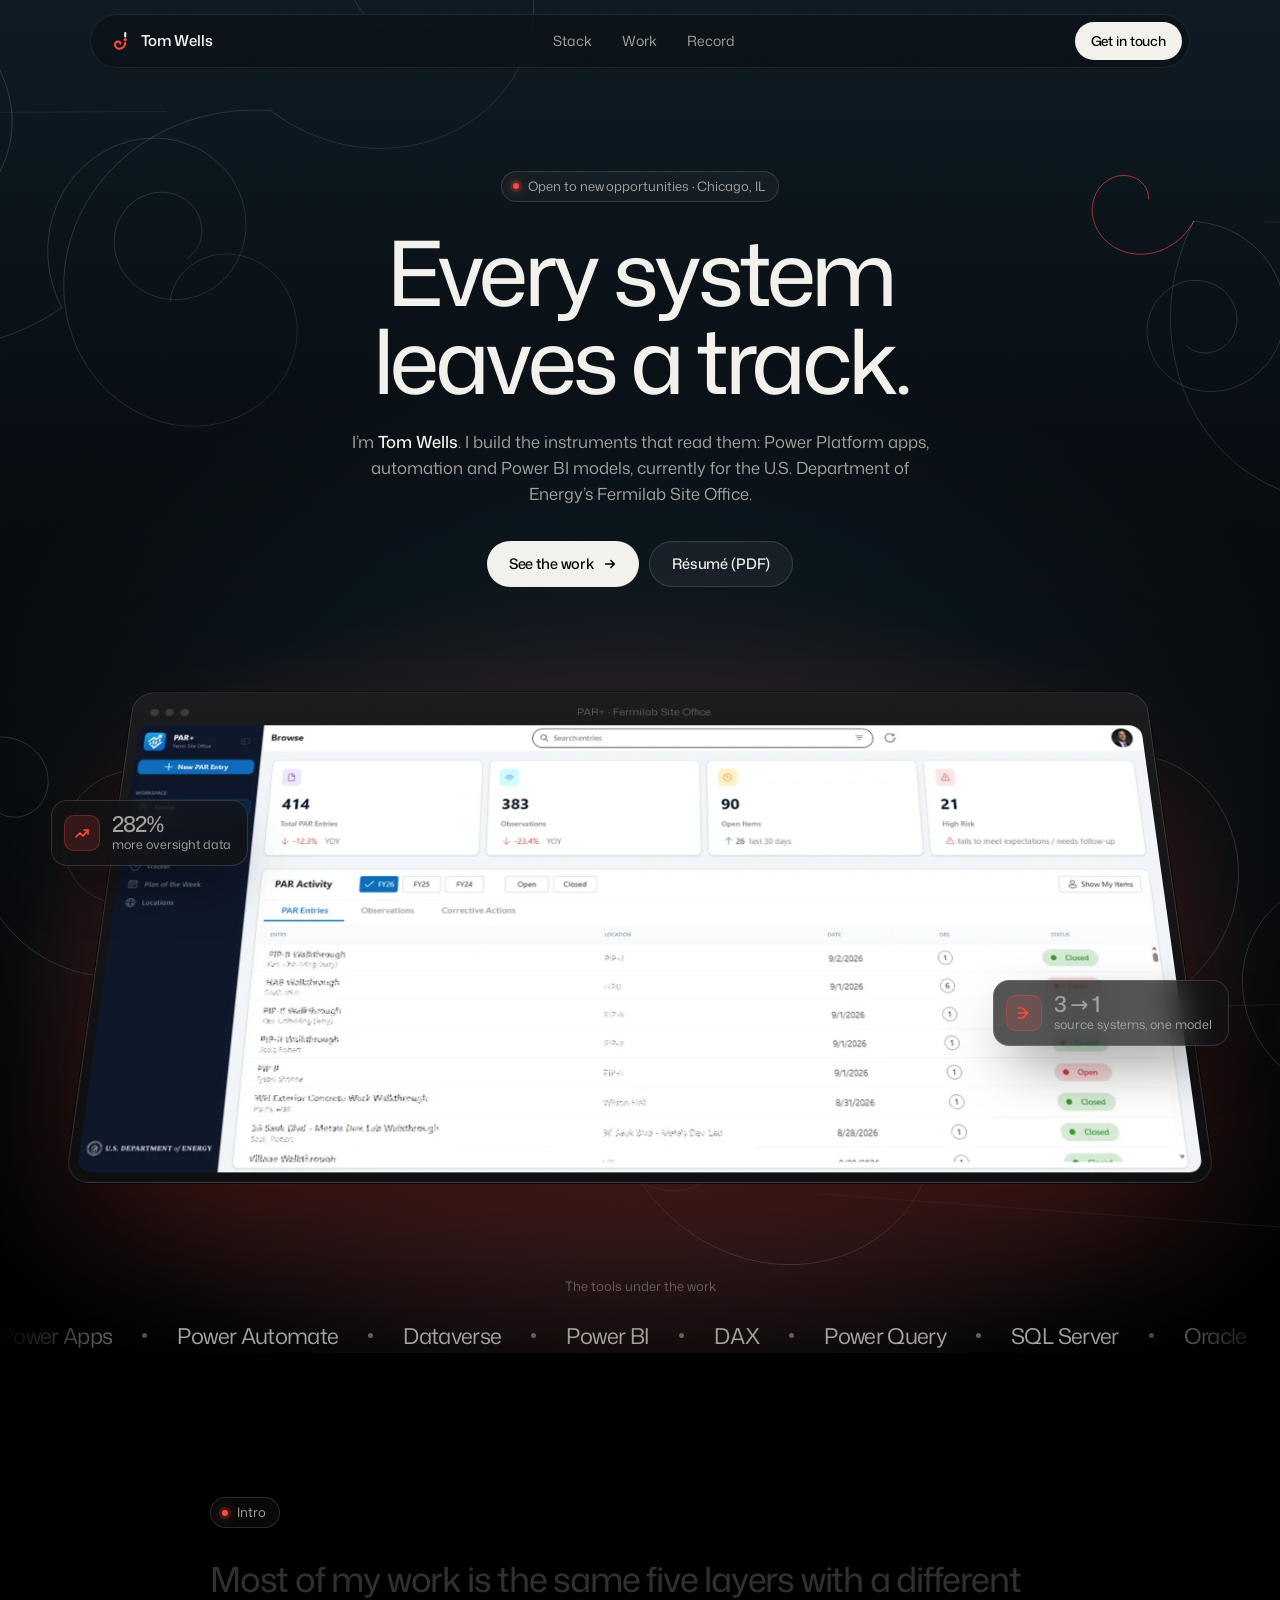
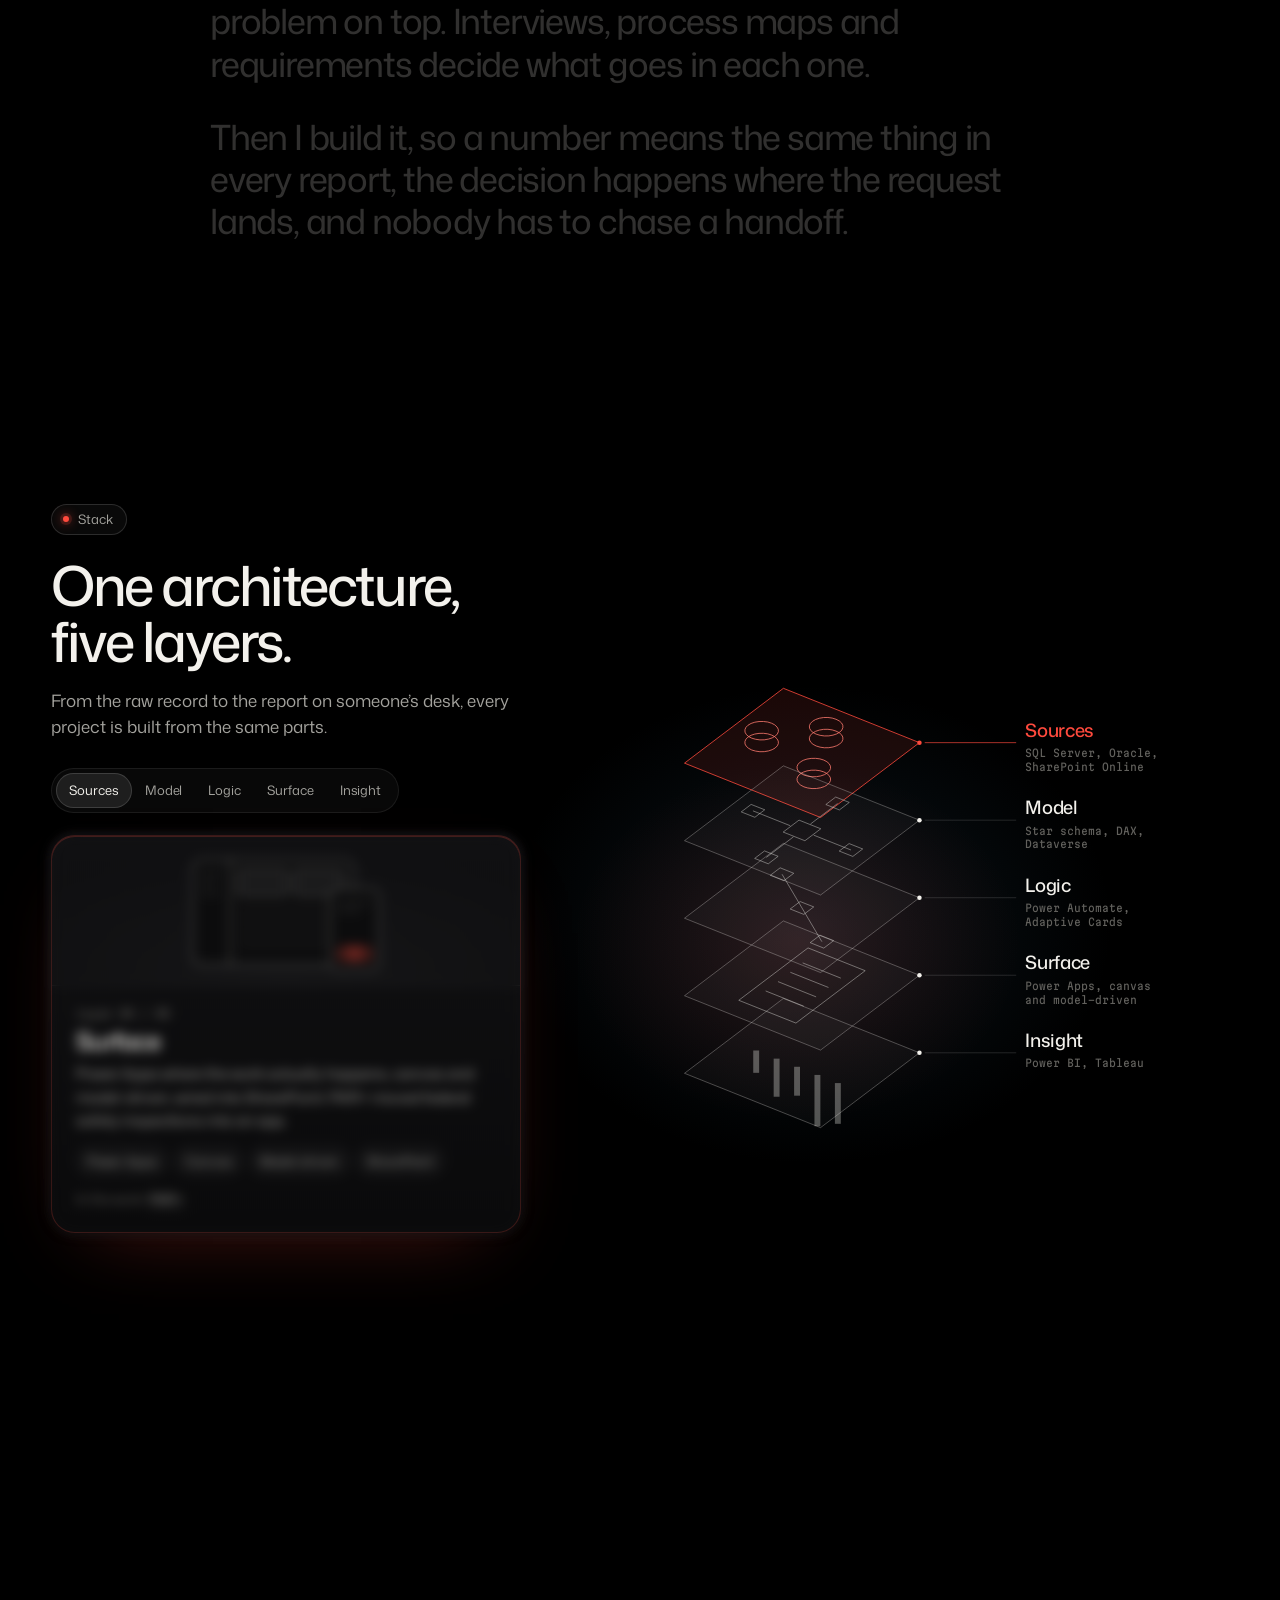
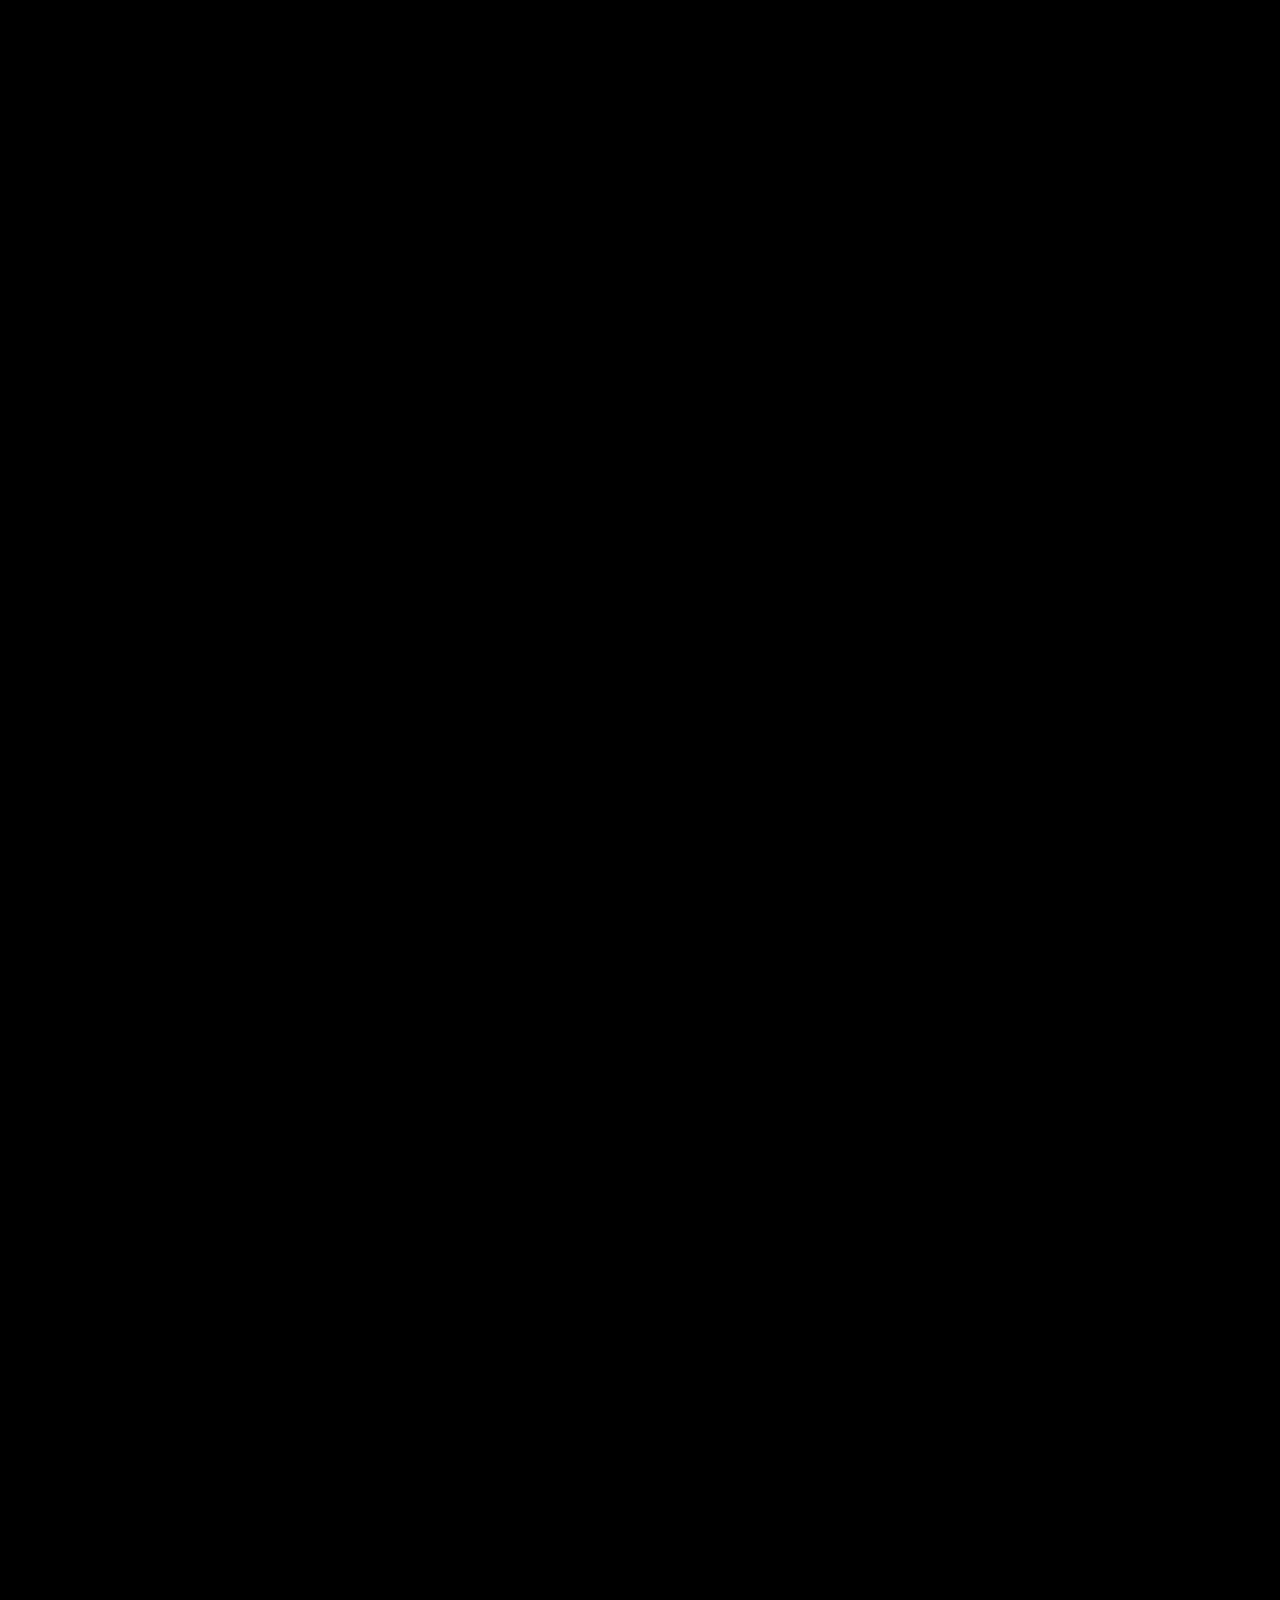
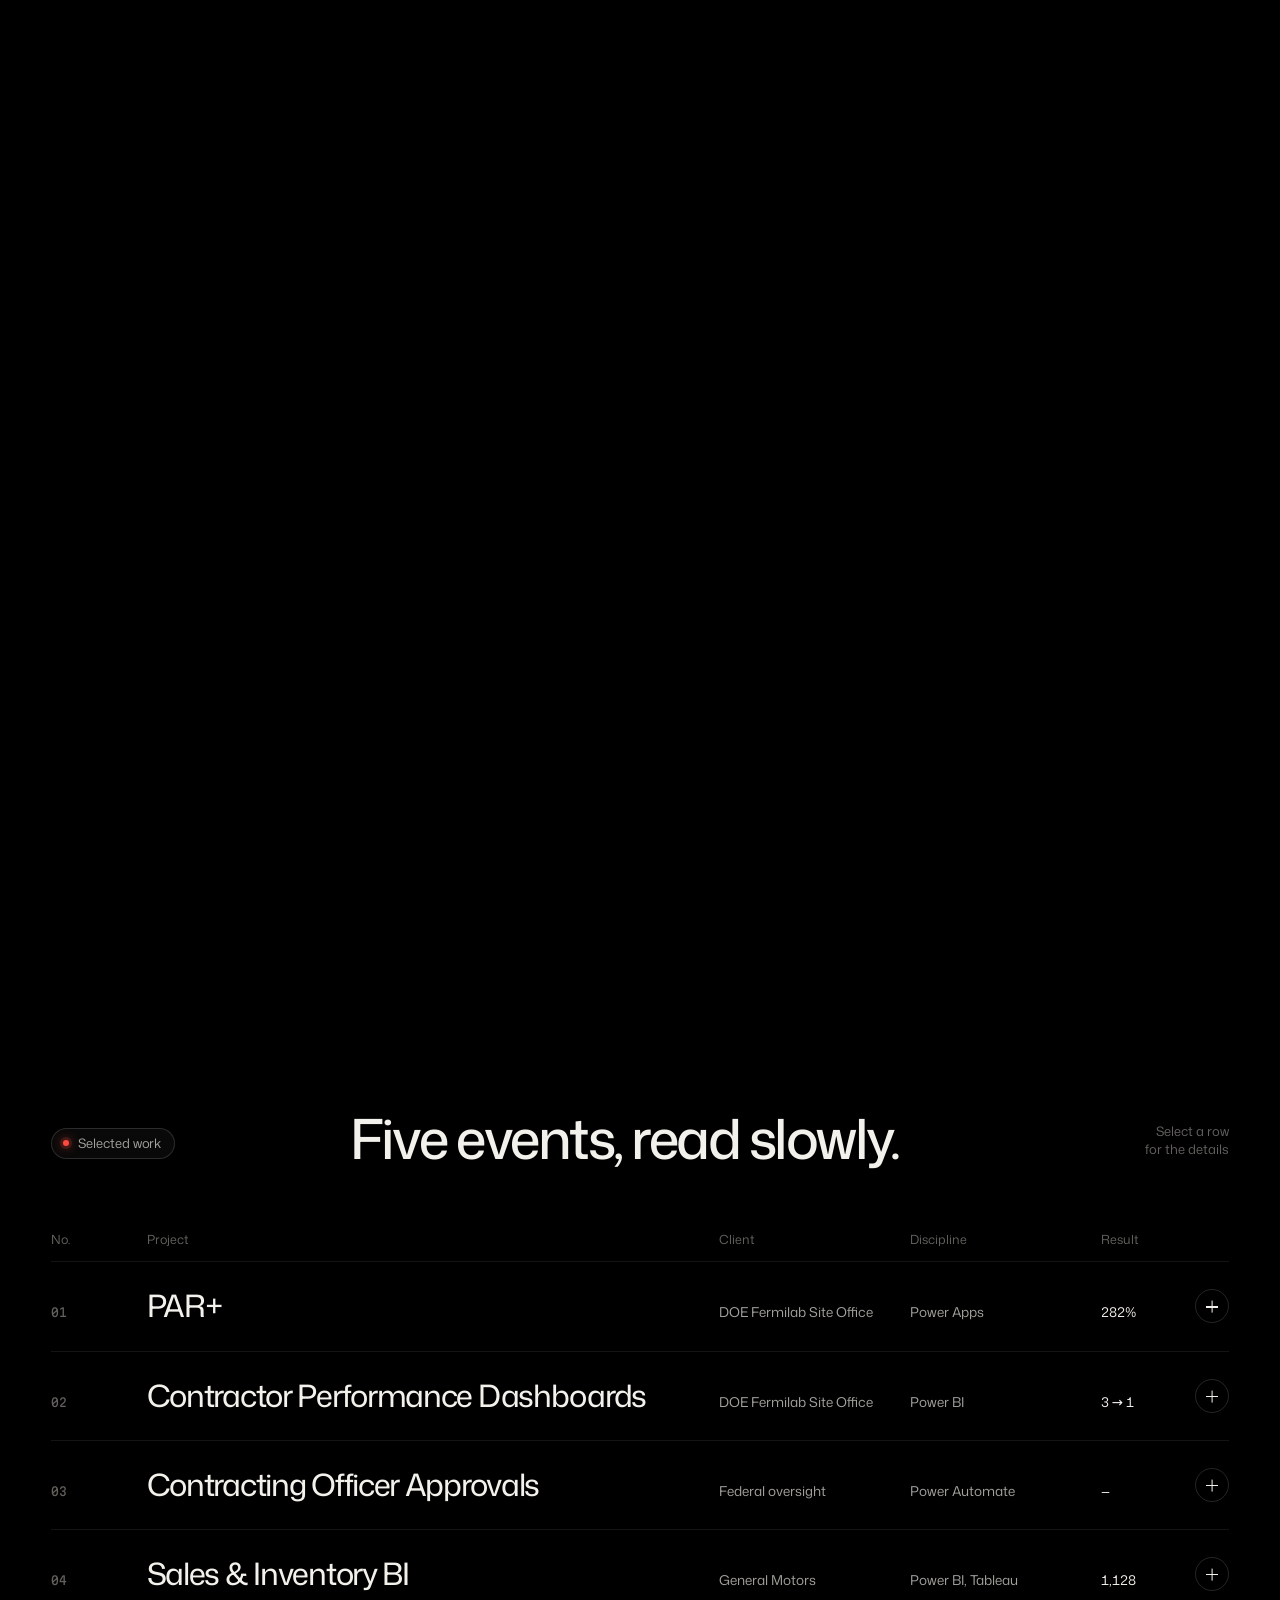
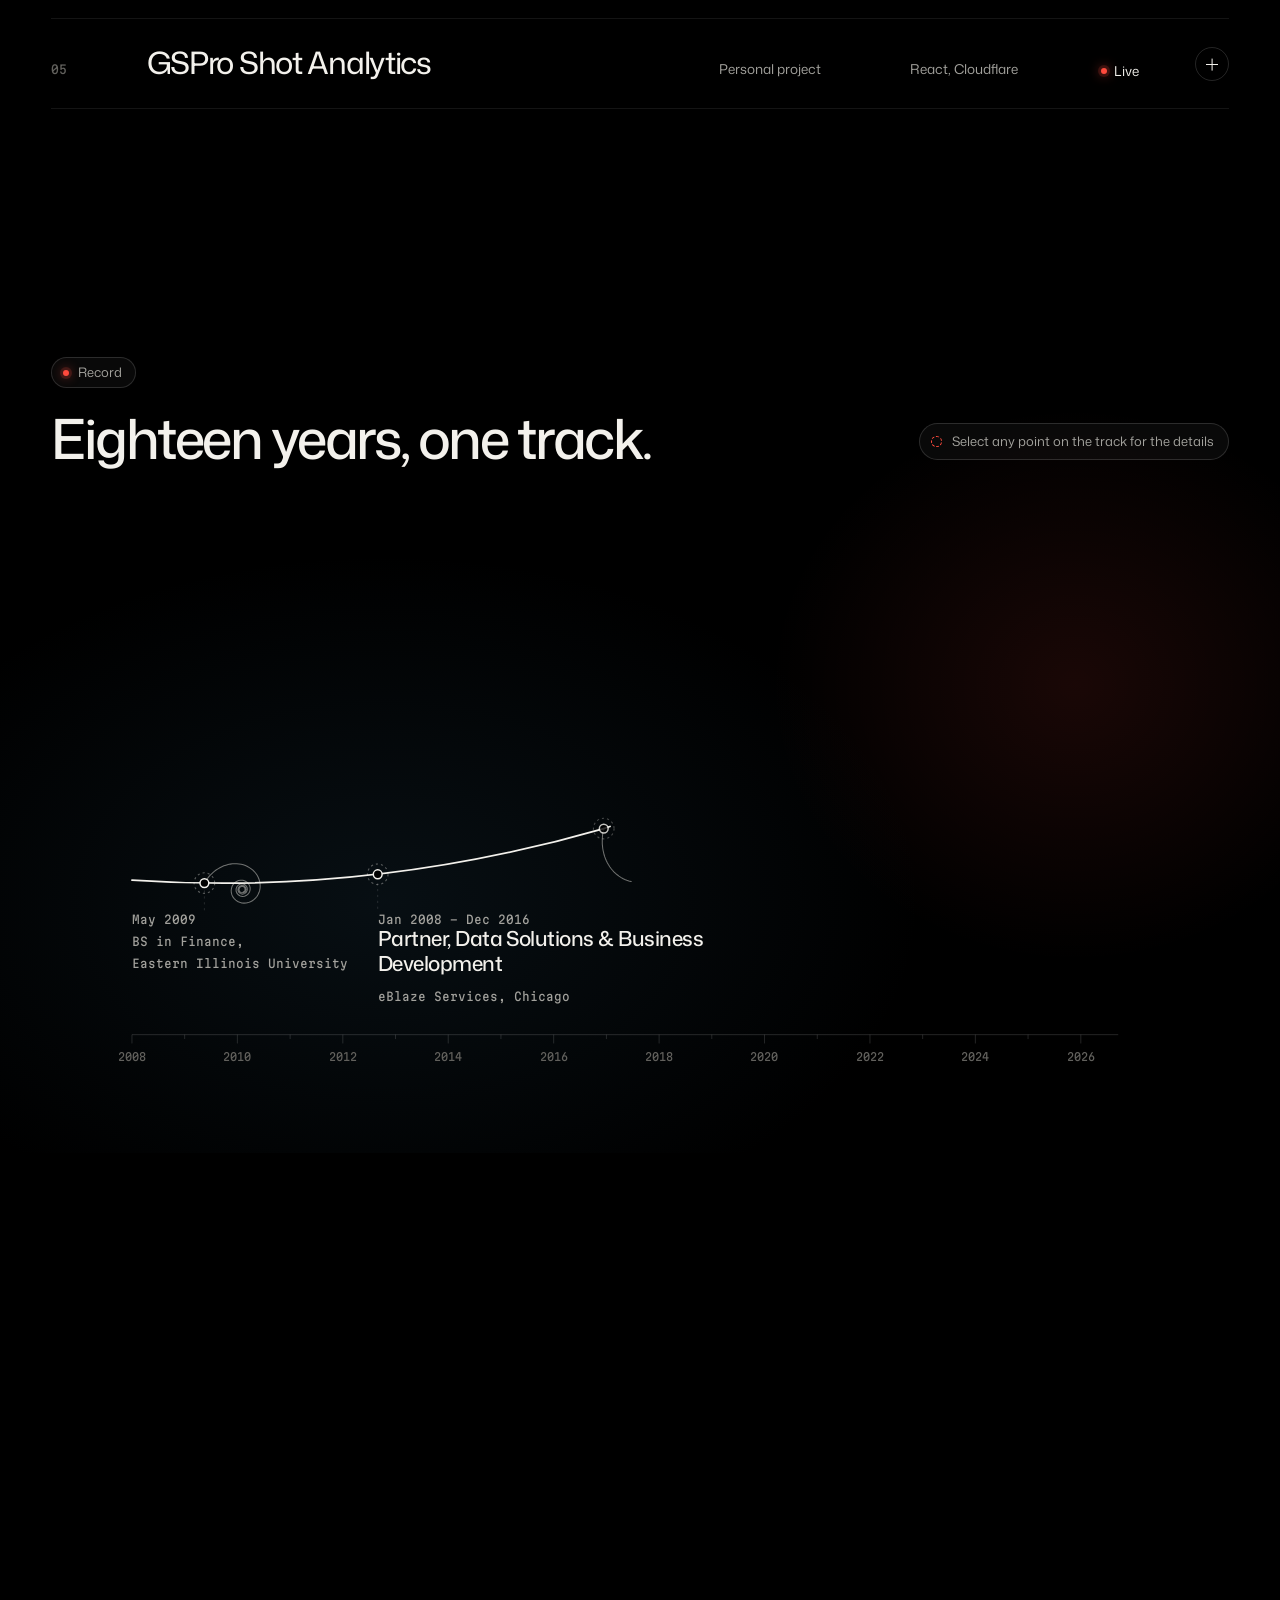
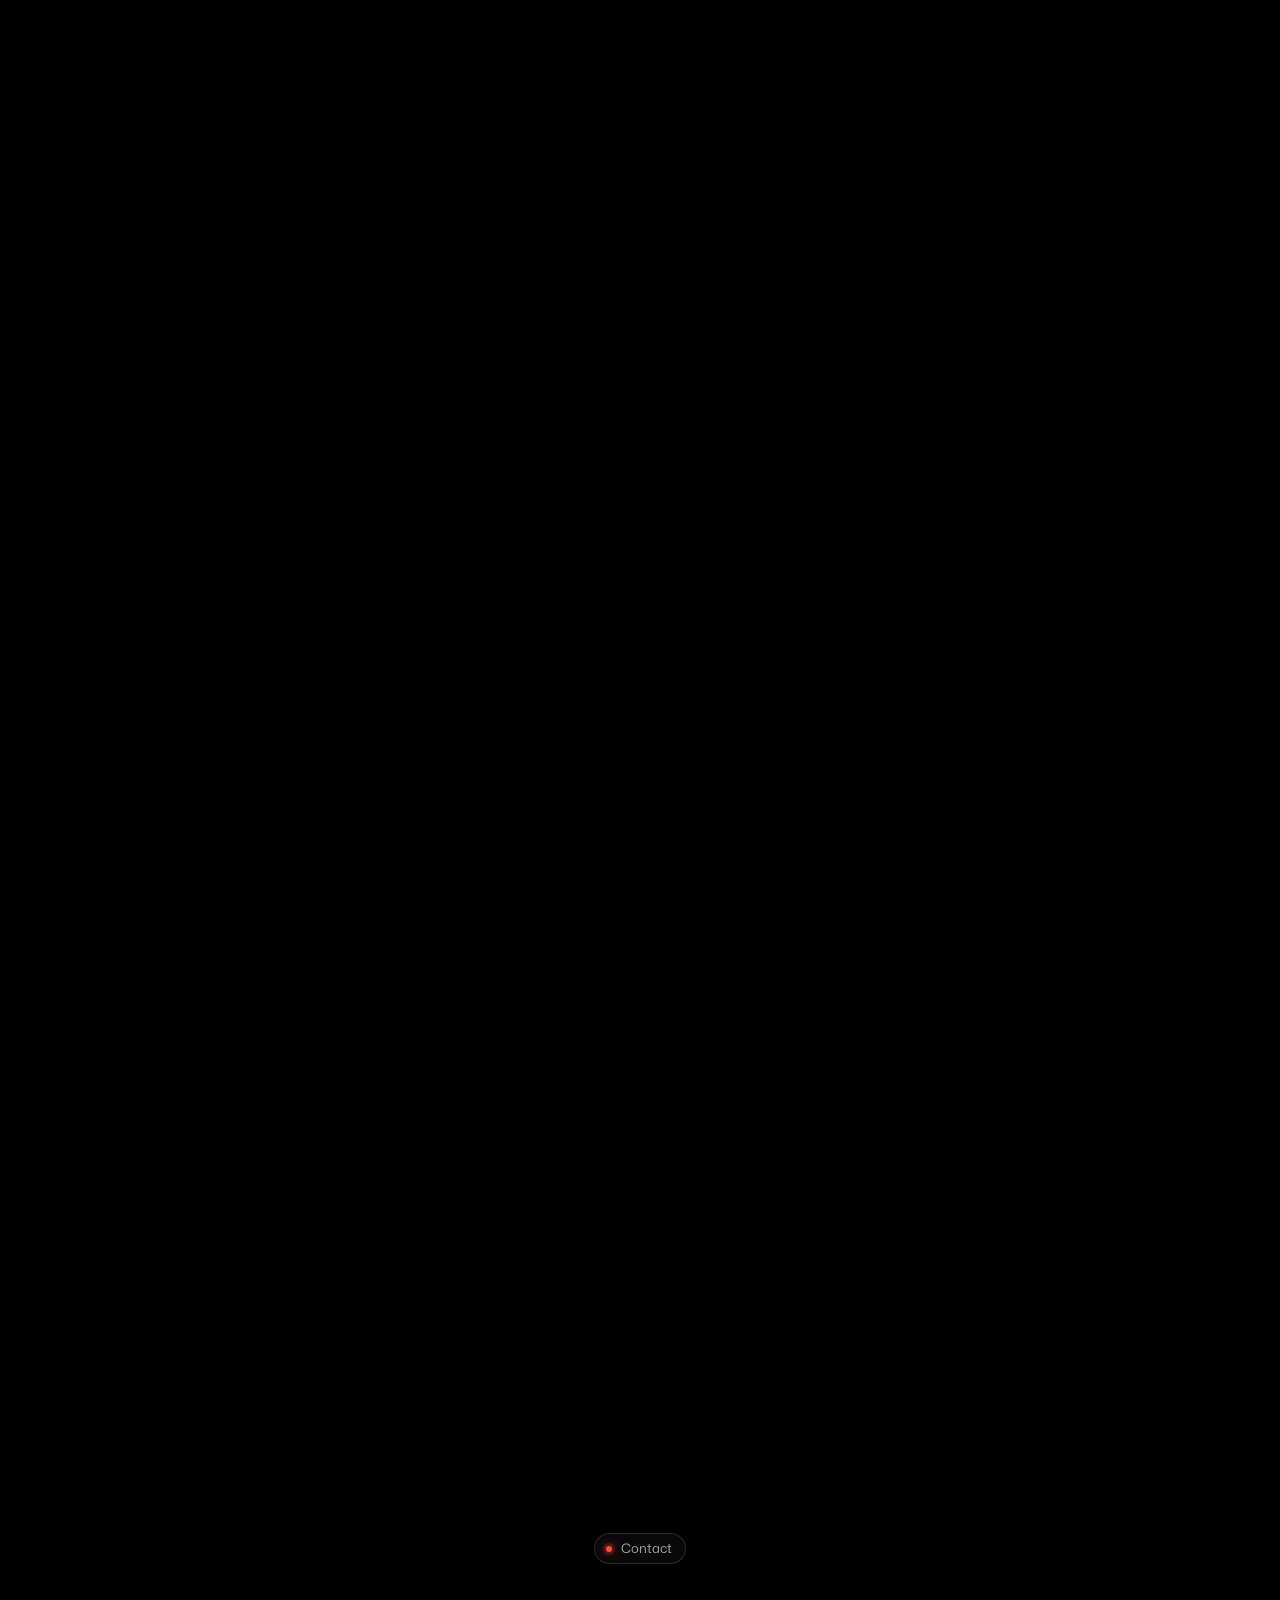
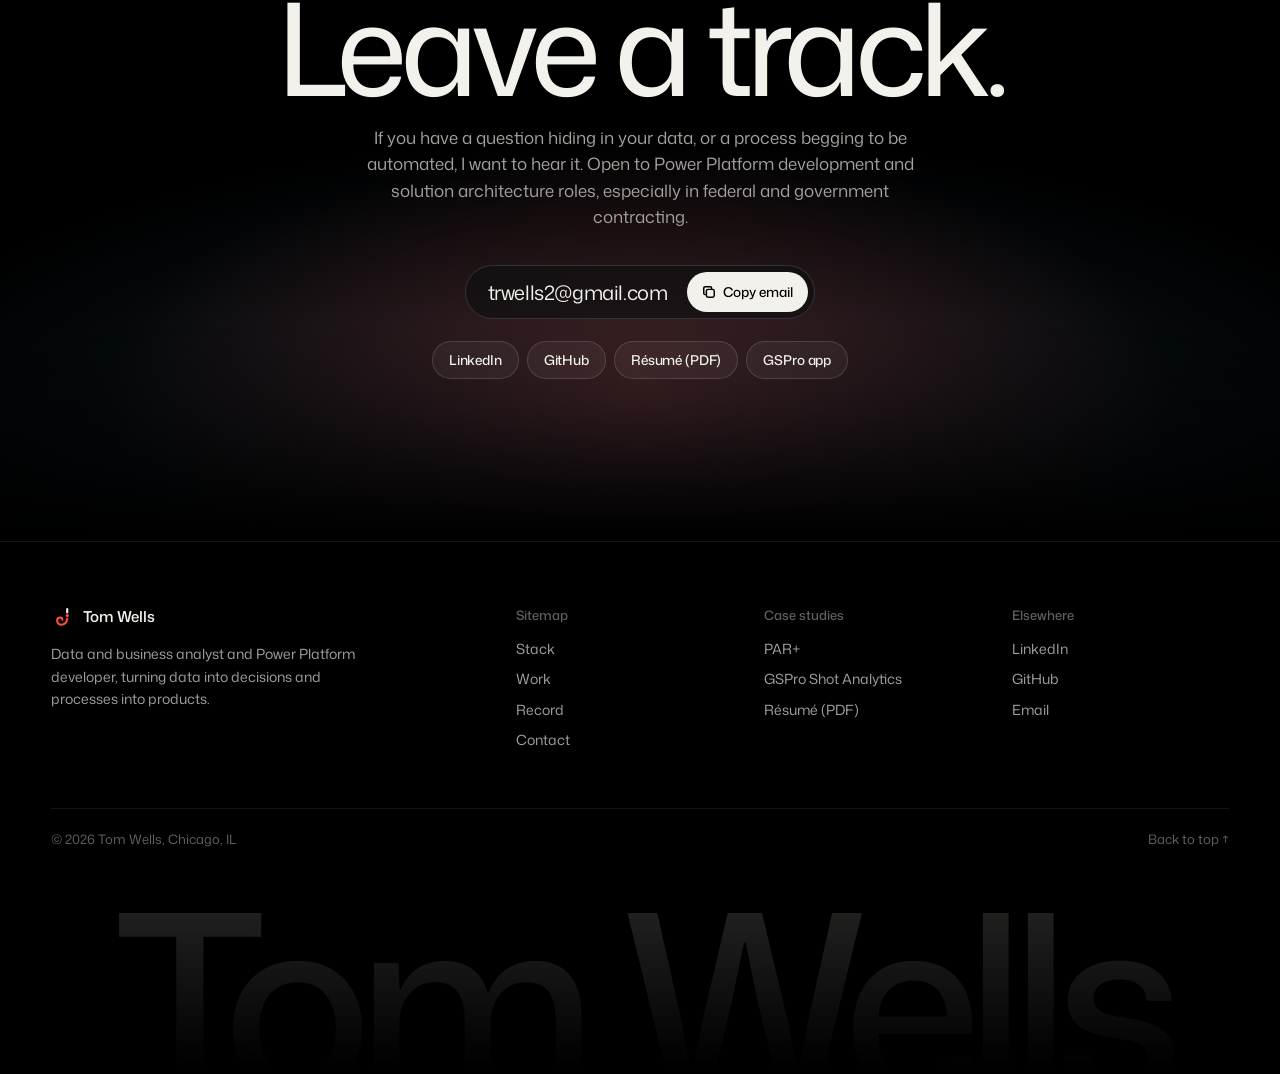
==== commit ff66149f: "Add the Business Overview report to work row 02; fix the timeline labels Rebuild the Business Overvi" ====
--- a/index.html
+++ b/index.html
@@ -15,7 +15,7 @@
 <link rel="preload" href="assets/fonts/mona-sans.woff2" as="font" type="font/woff2" crossorigin>
 <link rel="preload" href="assets/fonts/martian-mono.woff2" as="font" type="font/woff2" crossorigin>
 <script>(function(d){d.classList.add('js');if(!matchMedia('(prefers-reduced-motion: reduce)').matches){d.classList.add('motion');setTimeout(function(){d.classList.add('ready')},3500)}})(document.documentElement)</script>
-<link rel="stylesheet" href="assets/styles.css?v=2026-10-01">
+<link rel="stylesheet" href="assets/styles.css?v=2026-10-05">
 </head>
 <body>
 <a class="skip" href="#portfolio">Skip to the work</a>
@@ -195,7 +195,16 @@
             <text x="522" y="306">one view</text>
           </svg>
           </div><figcaption>Three sources, one model, one view</figcaption></figure>
-        </div></div></div>
+        </div>
+        <div class="bd" id="bd">
+          <div class="bd-top g12"><div class="bd-lede">
+            <p class="mono">Interactive rebuild &middot; sample data</p>
+            <h3 class="bd-h">Business Overview</h3>
+            <p>One of these reports, rebuilt for the web. It tracks how quickly contractor actions are received, reviewed and closed: subcontract consents, procurements, technology-transfer agreements and wage determinations. The two pages, measures and filters follow the Power BI original. Every number is generated sample data.</p>
+          </div></div>
+          <div class="bd-app"><p class="bd-nojs">This report is interactive and needs JavaScript.</p></div>
+        </div>
+        </div></div>
       </li>
       <li class="row">
         <button type="button" class="row-h g12" id="wh-3" aria-expanded="false" aria-controls="wb-3">
@@ -661,5 +670,6 @@
 addEventListener('load',refresh);
 })();
 </script>
+<script src="assets/dashboard.js?v=2026-10-05" defer></script>
 </body>
 </html>
--- a/assets/styles.css
+++ b/assets/styles.css
@@ -336,6 +336,177 @@
   .rb-f{order:-1}
 }
 
+/* ------------ WORK: THE BUSINESS OVERVIEW REPORT ------------
+   A native rebuild of a Power BI report inside work row 02, drawn
+   by assets/dashboard.js over generated sample data. Every class
+   starts with bd- so none of this meets the home or case-study
+   rules. The eight group colors are the validated dark categorical
+   palette, checked against the card surface (#0C0C0D); measures
+   that are not groups stay neutral so they never read as a group. */
+.bd{--bd-c0:#3987e5;--bd-c1:#d95926;--bd-c2:#199e70;--bd-c3:#c98500;--bd-c4:#d55181;--bd-c5:#008300;--bd-c6:#9085e9;--bd-c7:#e66767;
+  --bd-ink:#F3F1EC;--bd-mute:#74736E;--bd-one:#B9B7B0;--bd-good:#0ca30c;--bd-warn:#fab219;
+  padding:0 52px clamp(40px,5vw,72px) 0;opacity:0;transform:translateY(14px);transition:opacity .4s ease,transform .6s var(--ease)}
+.open .bd{opacity:1;transform:none;transition:opacity .8s ease .3s,transform 1s var(--ease) .26s}
+html:not(.js) .bd{opacity:1;transform:none}
+.bd-top{margin-bottom:22px}
+.bd-lede{grid-column:2/10}
+.bd-lede .mono{margin-bottom:10px}
+.bd-h{font-weight:450;font-size:clamp(22px,2vw,28px);line-height:1.1;letter-spacing:-.035em}
+.bd-lede p:last-child{margin-top:10px;max-width:46em;font-size:15px;line-height:1.6;color:var(--fg2)}
+.bd-nojs{font-size:14px;color:var(--fg3)}
+.bd-win{position:relative;padding:clamp(12px,1.4vw,18px);border:1px solid var(--line2);border-radius:var(--r);background:#070708;box-shadow:0 50px 120px -60px rgba(0,0,0,.95)}
+.bd-bar{display:flex;flex-wrap:wrap;align-items:center;gap:12px 18px;padding:2px 4px 14px;border-bottom:1px solid var(--line)}
+.bd-ttl{font-size:16px;letter-spacing:-.02em;white-space:nowrap}
+.bd-ttl b{font-weight:500}
+.bd-ttl span{margin-left:6px;color:var(--fg3)}
+.bd-asof{margin-left:auto;display:flex;align-items:center;gap:12px;font-size:12px;color:var(--fg3)}
+.bd-asof .pill{padding:4px 11px 4px 9px;font-size:12px}
+.bd-seg{display:inline-flex;gap:2px;padding:3px;border-radius:999px;border:1px solid var(--line);background:rgba(255,255,255,.025)}
+.bd-seg button{padding:5px 12px;border-radius:999px;font-size:12.5px;line-height:1.3;color:var(--fg2);transition:background .25s,color .25s}
+.bd-seg button:hover{color:var(--fg)}
+.bd-seg [aria-pressed=true],.bd-seg [aria-selected=true]{background:rgba(255,255,255,.1);color:var(--fg)}
+.bd-seg.sm button{padding:3px 10px;font-size:12px}
+.bd-seg button:disabled{cursor:default;color:var(--fg2)}
+.bd-fil{display:flex;flex-wrap:wrap;align-items:center;gap:10px 22px;padding:14px 4px 10px}
+.bd-f{display:flex;align-items:center;gap:10px}
+.bd-fy.off{opacity:.38}
+.bd-lab{font-size:12px;color:var(--fg3)}
+.bd-sw{display:inline-flex;align-items:center;gap:9px;font-size:12.5px;color:var(--fg2)}
+.bd-sw i{position:relative;width:30px;height:18px;border-radius:999px;border:1px solid var(--line2);background:rgba(255,255,255,.08);transition:background .3s,border-color .3s}
+.bd-sw i::after{content:'';position:absolute;left:2px;top:2px;width:12px;height:12px;border-radius:50%;background:var(--fg2);transition:transform .35s var(--ease),background .3s}
+.bd-sw[aria-checked=true]{color:var(--fg)}
+.bd-sw[aria-checked=true] i{background:rgba(255,74,61,.28);border-color:rgba(255,74,61,.6)}
+.bd-sw[aria-checked=true] i::after{transform:translateX(12px);background:var(--fg)}
+.bd-reset{margin-left:auto;height:30px;padding:0 14px;border-radius:999px;border:1px solid var(--line2);font-size:12.5px;color:var(--fg2);transition:background .3s,color .3s,opacity .3s}
+.bd-reset:hover:not(:disabled){background:rgba(255,255,255,.07);color:var(--fg)}
+.bd-reset:disabled{opacity:.35;cursor:default}
+.bd-grp{display:flex;flex-wrap:wrap;align-items:center;gap:6px;padding:0 4px 16px}
+.bd-grp .bd-lab{margin-right:6px}
+.bd-chip{display:inline-flex;align-items:center;gap:7px;padding:4px 10px 4px 8px;border-radius:999px;border:1px solid var(--line);font-size:12px;line-height:1.3;color:var(--fg2);transition:opacity .3s,border-color .3s,background .3s,color .3s}
+.bd-chip i{width:8px;height:8px;flex:none;border-radius:2px}
+.bd-chip:hover{border-color:var(--line2);color:var(--fg)}
+.bd-chip[aria-pressed=true]{background:rgba(255,255,255,.08);border-color:rgba(255,255,255,.3);color:var(--fg)}
+.bd-grp.on .bd-chip[aria-pressed=false]{opacity:.45}
+.bd-ls{display:none}
+.bd-body{display:grid;grid-template-columns:repeat(12,minmax(0,1fr));gap:10px}
+.bd-tiles{grid-column:1/-1;display:grid;grid-template-columns:repeat(5,minmax(0,1fr));gap:10px}
+.bd-tile,.bd-card{min-width:0;border:1px solid var(--line);border-radius:16px;background:var(--card)}
+.bd-tile{display:flex;flex-direction:column;padding:14px 16px 12px}
+.bd-tl{display:flex;align-items:center;gap:7px;font-size:12.5px;color:var(--fg2)}
+.bd-i{display:inline-grid;place-items:center;width:16px;height:16px;border-radius:50%;border:1px solid var(--line2);font:500 9.5px/1 var(--mono);color:var(--fg3);transition:color .25s,border-color .25s}
+.bd-i:hover,.bd-i:focus-visible{color:var(--fg);border-color:rgba(255,255,255,.4)}
+.bd-tv{margin-top:8px;font-size:clamp(28px,2.5vw,36px);font-weight:450;line-height:1;letter-spacing:-.045em;white-space:nowrap}
+.bd-tv small{margin-left:5px;font-size:13px;font-weight:400;letter-spacing:-.01em;color:var(--fg3)}
+.bd-ts{margin-top:7px;font-size:12px;line-height:1.4;color:var(--fg3)}
+.bd-st{display:inline-block;margin-left:4px;white-space:nowrap;color:var(--fg2)}
+.bd-st.up{color:var(--red)}
+.bd-st.dn{color:var(--bd-good)}
+.bd-tg{margin-top:auto;padding-top:12px}
+.bd-mtr{height:8px;margin:12px 0 4px;border-radius:4px;background:rgba(255,255,255,.09);overflow:hidden}
+.bd-mtr i{display:block;width:var(--v);height:100%;border-radius:4px;background:var(--k)}
+.bd-card{display:flex;flex-direction:column;padding:14px 16px}
+.bd-s4{grid-column:span 4}.bd-s4x{grid-column:span 4}.bd-s5{grid-column:span 5}.bd-s6{grid-column:span 6}.bd-s7{grid-column:span 7}.bd-s12{grid-column:1/-1}
+.bd-ch{display:flex;align-items:flex-start;justify-content:space-between;gap:12px;margin-bottom:14px}
+.bd-ch h4{font-size:14px;font-weight:500;line-height:1.3;letter-spacing:-.015em}
+.bd-ch p{margin-top:2px;font-size:12px;color:var(--fg3)}
+.bd-ca{display:flex;flex-wrap:wrap;align-items:center;justify-content:flex-end;gap:10px}
+.bd-tbl{height:24px;padding:0 10px;border-radius:999px;border:1px solid var(--line);font-size:11.5px;color:var(--fg3);transition:color .25s,border-color .25s,background .25s}
+.bd-tbl:hover{color:var(--fg);border-color:var(--line2)}
+.bd-tbl[aria-pressed=true]{color:var(--fg);border-color:var(--line2);background:rgba(255,255,255,.08)}
+.bd-yoy{display:flex;align-items:baseline;gap:6px;white-space:nowrap;font-size:12px;color:var(--fg3)}
+.bd-yoy b{font-size:15px;font-weight:500;letter-spacing:-.02em;color:var(--fg)}
+.bd-cb{flex:1;min-width:0}
+.bd-lg{list-style:none;display:flex;flex-wrap:wrap;gap:6px 16px;margin-top:12px;font-size:11.5px;color:var(--fg3)}
+.bd-lg li{display:inline-flex;align-items:center;gap:7px}
+.bd-lg i{width:9px;height:9px;border-radius:2px}
+.bd-lg i.ln{width:14px;height:2px;border-radius:1px}
+.bd-empty{padding:30px 0;text-align:center;font-size:13px;color:var(--fg3)}
+.bd-foot{margin-top:14px;max-width:60em;font-size:12.5px;line-height:1.5;color:var(--fg3)}
+/* charts */
+.bd-svg{display:block;overflow:visible;border-radius:4px;outline-offset:4px}
+.bd-svg text{font-family:var(--sans);font-size:10.5px;fill:var(--fg3);font-variant-numeric:tabular-nums}
+.bd-svg .bd-v,.bd-svg .bd-pt{fill:var(--fg2)}
+.bd-svg .bd-lbl{font-size:11.5px;fill:var(--fg2)}
+.bd-gl{stroke:rgba(255,255,255,.07);stroke-width:1;shape-rendering:crispEdges}
+.bd-gl.bd-bl{stroke:rgba(255,255,255,.2)}
+.bd-hit{fill:transparent}
+.bd-hl{fill:rgba(255,255,255,.05);opacity:0;transition:opacity .15s}
+.bd-hl.bd-x{fill:rgba(243,241,236,.4)}
+.bd-hl.on{opacity:1}
+.bd-ln{fill:none;stroke-width:2;stroke-linecap:round;stroke-linejoin:round}
+.bd-area{fill:rgba(243,241,236,.045)}
+.bd-area.bd-sp{fill:rgba(163,162,157,.1)}
+.bd-dot{stroke:var(--card);stroke-width:2}
+.bd-trk{stroke:rgba(255,255,255,.16);stroke-width:2;stroke-linecap:round}
+.bd-trk2{fill:rgba(255,255,255,.06)}
+/* tooltip: values lead, labels follow, line keys */
+.bd-tip{position:absolute;left:0;top:0;z-index:5;min-width:140px;max-width:250px;padding:10px 12px;border-radius:12px;border:1px solid var(--line2);background:rgba(20,20,22,.94);-webkit-backdrop-filter:blur(12px);backdrop-filter:blur(12px);box-shadow:0 24px 60px -24px #000;pointer-events:none;opacity:0;visibility:hidden;transition:opacity .15s,visibility 0s .15s}
+.bd-tip.on{opacity:1;visibility:visible;transition:opacity .15s}
+.bd-tip.info{max-width:280px}
+.bd-tip .h{margin-bottom:6px;font-size:12px;color:var(--fg2)}
+.bd-tip .r{display:flex;align-items:center;gap:8px;font-size:12px;line-height:1.7;color:var(--fg3)}
+.bd-tip .r i{width:12px;height:2px;flex:none;border-radius:1px}
+.bd-tip .r b{font-weight:500;color:var(--fg);font-variant-numeric:tabular-nums}
+.bd-tip .f{margin-top:6px;padding-top:6px;border-top:1px solid var(--line);font-size:11.5px;color:var(--fg3)}
+.bd-tip .x{font-size:12.5px;line-height:1.5;color:var(--fg2)}
+/* tables */
+.bd-tw{max-height:300px;overflow:auto;overscroll-behavior:contain}
+.bd-tw.tall{max-height:380px}
+.bd-t{width:100%;border-collapse:separate;border-spacing:0;font-size:12.5px;line-height:1.35}
+.bd-t th,.bd-t td{padding:8px 10px;text-align:left;white-space:nowrap;border-bottom:1px solid var(--line)}
+.bd-t thead th{position:sticky;top:0;z-index:1;vertical-align:bottom;white-space:normal;background:var(--card);font-size:11.5px;font-weight:400;line-height:1.25;color:var(--fg3);border-bottom-color:var(--line2)}
+.bd-t thead .n{min-width:4.5em}
+.bd-t tbody th{font-weight:400;color:var(--fg)}
+.bd-t td{color:var(--fg2)}
+.bd-t .n{text-align:right;font-variant-numeric:tabular-nums}
+.bd-t th:first-child,.bd-t td:first-child{padding-left:0}
+.bd-t th:last-child,.bd-t td:last-child{padding-right:0}
+.bd-t i{display:inline-block;width:8px;height:8px;margin-right:8px;border-radius:2px;vertical-align:0}
+.bd-t tfoot th,.bd-t tfoot td{position:sticky;bottom:0;background:var(--card);font-weight:400;color:var(--fg);border-top:1px solid var(--line2);border-bottom:0}
+.bd-t tbody tr:hover>*{background:rgba(255,255,255,.025)}
+.bd-dt thead button{display:inline-flex;align-items:center;gap:4px;font-size:11.5px;color:var(--fg3);transition:color .2s}
+.bd-dt thead button:hover,.bd-dt [aria-sort=ascending] button,.bd-dt [aria-sort=descending] button{color:var(--fg)}
+.bd-id{font-family:var(--mono);font-size:11px;font-stretch:87.5%;color:var(--fg3)!important}
+.bd-flag{display:inline-flex;align-items:center;gap:7px}
+.bd-flag::before{content:'';width:6px;height:6px;border-radius:50%;background:var(--bd-mute)}
+.bd-flag.s1::before{background:var(--bd-warn)}
+.bd-flag.s2{color:var(--fg)}
+.bd-flag.s2::before{background:var(--red)}
+/* motion: bars grow from the baseline, lines draw, cards rise */
+@keyframes bd-grow{from{transform:scaleY(0)}}
+@keyframes bd-grow-x{from{transform:scaleX(0)}}
+@keyframes bd-draw{from{stroke-dashoffset:1}}
+@keyframes bd-rise{from{opacity:0;transform:translateY(10px)}}
+.bd-in .bd-m{transform-box:fill-box;transform-origin:50% 100%;animation:bd-grow .9s var(--ease) both;animation-delay:calc(.2s + var(--i,0) * 30ms)}
+.bd-in .bd-m.bd-dn{transform-origin:50% 0}
+.bd-in .bd-mh{transform-origin:0 50%;animation-name:bd-grow-x}
+.bd-in .bd-ln{stroke-dasharray:1;animation:bd-draw 1.4s var(--ease) .2s both}
+.bd-in .bd-tile,.bd-in .bd-card{animation:bd-rise .8s var(--ease) both}
+.bd-in .bd-card{animation-delay:.1s}
+@media (max-width:1100px){
+  .bd-tiles{grid-template-columns:repeat(6,minmax(0,1fr))}
+  .bd-tile{grid-column:span 2}
+  .bd-tile:nth-child(n+4){grid-column:span 3}
+  .bd-s5,.bd-s6,.bd-s7,.bd-s4x{grid-column:1/-1}
+  .bd-s4{grid-column:span 6}
+}
+@media (max-width:860px){
+  .bd{padding-right:0}
+  .bd-lede{grid-column:1/-1}
+}
+@media (max-width:640px){
+  .bd-tiles{grid-template-columns:repeat(2,minmax(0,1fr))}
+  .bd-tile,.bd-tile:nth-child(n+4){grid-column:span 1}
+  .bd-tile:last-child{grid-column:1/-1}
+  .bd-s4{grid-column:1/-1}
+  .bd-asof{width:100%;margin-left:0}
+  .bd-grp .bd-lab{width:100%}
+  .bd-ll{display:none}
+  .bd-ls{display:inline}
+  .bd-tile{padding:12px 14px 10px}
+  .bd-card{padding:12px 12px}
+}
+
 /* illustrations (dark) */
 .il text{font-family:var(--mono);font-stretch:87.5%;font-size:11px;fill:var(--fg3);text-anchor:middle;letter-spacing:.02em}
 .il .ta{text-anchor:start}
@@ -522,21 +693,21 @@
 
 /* screens */
 .gal{display:grid;grid-template-columns:repeat(6,minmax(0,1fr));align-items:start;gap:12px}
-.shot{grid-column:span 2;display:flex;flex-direction:column;padding:0;text-align:left;border-radius:20px;overflow:hidden;background:#0A0A0B;border:1px solid var(--line);transition:border-color .3s,transform .6s var(--ease)}
-.shot.lg{grid-column:span 3}
-.shot.full{grid-column:1/-1}
-.shot.full .fig{aspect-ratio:2/1}
-.shot:hover{border-color:var(--line2);transform:translateY(-3px)}
-.shot .fig{position:relative;display:block;aspect-ratio:16/10;overflow:hidden;background:#08090A}
-.shot img{display:block;width:100%;height:100%;object-fit:cover;object-position:top center;transition:transform 1s var(--ease)}
-.shot:hover img{transform:scale(1.03)}
-.shot .ph{position:absolute;inset:0;display:none;place-content:center;justify-items:center;gap:6px;padding:18px;text-align:center;font-family:var(--mono);font-size:11.5px;font-stretch:87.5%;color:var(--fg3);background:repeating-linear-gradient(45deg,rgba(255,255,255,.03) 0 10px,transparent 10px 20px)}
-.shot .ph b{color:var(--fg2);font-weight:400}
-.shot.missing img{display:none}
-.shot.missing .ph{display:grid}
-.shot .cap{display:flex;justify-content:space-between;align-items:baseline;gap:14px;padding:13px 16px;border-top:1px solid var(--line);font-size:13.5px;color:var(--fg2)}
-.shot .cap b{font-family:var(--mono);font-weight:400;font-size:11px;font-stretch:87.5%;color:var(--red)}
-@media (max-width:900px){.gal{grid-template-columns:repeat(2,minmax(0,1fr))}.shot,.shot.lg{grid-column:span 1}.shot.full{grid-column:1/-1}}
+.gal .shot{grid-column:span 2;display:flex;flex-direction:column;padding:0;text-align:left;border-radius:20px;overflow:hidden;background:#0A0A0B;border:1px solid var(--line);transition:border-color .3s,transform .6s var(--ease)}
+.gal .shot.lg{grid-column:span 3}
+.gal .shot.full{grid-column:1/-1}
+.gal .shot.full .fig{aspect-ratio:2/1}
+.gal .shot:hover{border-color:var(--line2);transform:translateY(-3px)}
+.gal .shot .fig{position:relative;display:block;aspect-ratio:16/10;overflow:hidden;background:#08090A}
+.gal .shot img{display:block;width:100%;height:100%;object-fit:cover;object-position:top center;transition:transform 1s var(--ease)}
+.gal .shot:hover img{transform:scale(1.03)}
+.gal .shot .ph{position:absolute;inset:0;display:none;place-content:center;justify-items:center;gap:6px;padding:18px;text-align:center;font-family:var(--mono);font-size:11.5px;font-stretch:87.5%;color:var(--fg3);background:repeating-linear-gradient(45deg,rgba(255,255,255,.03) 0 10px,transparent 10px 20px)}
+.gal .shot .ph b{color:var(--fg2);font-weight:400}
+.gal .shot.missing img{display:none}
+.gal .shot.missing .ph{display:grid}
+.gal .shot .cap{display:flex;justify-content:space-between;align-items:baseline;gap:14px;padding:13px 16px;border-top:1px solid var(--line);font-size:13.5px;color:var(--fg2)}
+.gal .shot .cap b{font-family:var(--mono);font-weight:400;font-size:11px;font-stretch:87.5%;color:var(--red)}
+@media (max-width:900px){.gal{grid-template-columns:repeat(2,minmax(0,1fr))} .gal .shot,.gal .shot.lg{grid-column:span 1} .gal .shot.full{grid-column:1/-1}}
 @media (max-width:620px){.gal{grid-template-columns:minmax(0,1fr)}}
 
 /* results */
@@ -565,17 +736,17 @@
 .c-h.sm{max-width:12em;font-size:clamp(40px,6.4vw,100px);line-height:.95}
 
 /* screen viewer */
-.lb{position:fixed;inset:0;z-index:60;display:none;background:rgba(0,0,0,.86);-webkit-backdrop-filter:blur(14px);backdrop-filter:blur(14px)}
-.lb.on{display:grid;place-items:center;padding:clamp(20px,6vh,70px) clamp(20px,8vw,110px)}
-.lb figure{display:grid;justify-items:center}
-.lb img{max-width:min(1400px,86vw);max-height:76vh;border-radius:14px;border:1px solid var(--line2);box-shadow:0 40px 100px -30px rgba(0,0,0,.9)}
-.lb figcaption{margin-top:16px;text-align:center;font-size:13.5px;color:var(--fg2)}
-.lb button{position:absolute;display:grid;place-items:center;width:46px;height:46px;border-radius:50%;background:rgba(255,255,255,.06);border:1px solid var(--line2);font-size:20px;line-height:1;color:var(--fg);transition:background .3s,border-color .3s}
-.lb button:hover{background:rgba(255,255,255,.12);border-color:rgba(255,255,255,.3)}
-.lb .x{top:clamp(16px,3vh,30px);right:clamp(16px,3vw,30px)}
-.lb .p{left:clamp(10px,2vw,26px);top:50%;transform:translateY(-50%)}
-.lb .n{right:clamp(10px,2vw,26px);top:50%;transform:translateY(-50%)}
-.lb .count{position:absolute;left:50%;bottom:clamp(16px,3vh,30px);transform:translateX(-50%);font-family:var(--mono);font-size:11.5px;font-stretch:87.5%;color:var(--fg3)}
+.viewer{position:fixed;inset:0;z-index:60;display:none;background:rgba(0,0,0,.86);-webkit-backdrop-filter:blur(14px);backdrop-filter:blur(14px)}
+.viewer.on{display:grid;place-items:center;padding:clamp(20px,6vh,70px) clamp(20px,8vw,110px)}
+.viewer figure{display:grid;justify-items:center}
+.viewer img{max-width:min(1400px,86vw);max-height:76vh;border-radius:14px;border:1px solid var(--line2);box-shadow:0 40px 100px -30px rgba(0,0,0,.9)}
+.viewer figcaption{margin-top:16px;text-align:center;font-size:13.5px;color:var(--fg2)}
+.viewer button{position:absolute;display:grid;place-items:center;width:46px;height:46px;border-radius:50%;background:rgba(255,255,255,.06);border:1px solid var(--line2);font-size:20px;line-height:1;color:var(--fg);transition:background .3s,border-color .3s}
+.viewer button:hover{background:rgba(255,255,255,.12);border-color:rgba(255,255,255,.3)}
+.viewer .x{top:clamp(16px,3vh,30px);right:clamp(16px,3vw,30px)}
+.viewer .p{left:clamp(10px,2vw,26px);top:50%;transform:translateY(-50%)}
+.viewer .n{right:clamp(10px,2vw,26px);top:50%;transform:translateY(-50%)}
+.viewer .count{position:absolute;left:50%;bottom:clamp(16px,3vh,30px);transform:translateX(-50%);font-family:var(--mono);font-size:11.5px;font-stretch:87.5%;color:var(--fg3)}
 
 /* ------------ ACCESSIBILITY ------------ */
 @media (prefers-reduced-motion:reduce){*,*::before,*::after{animation:none!important;transition:none!important;scroll-behavior:auto!important}}
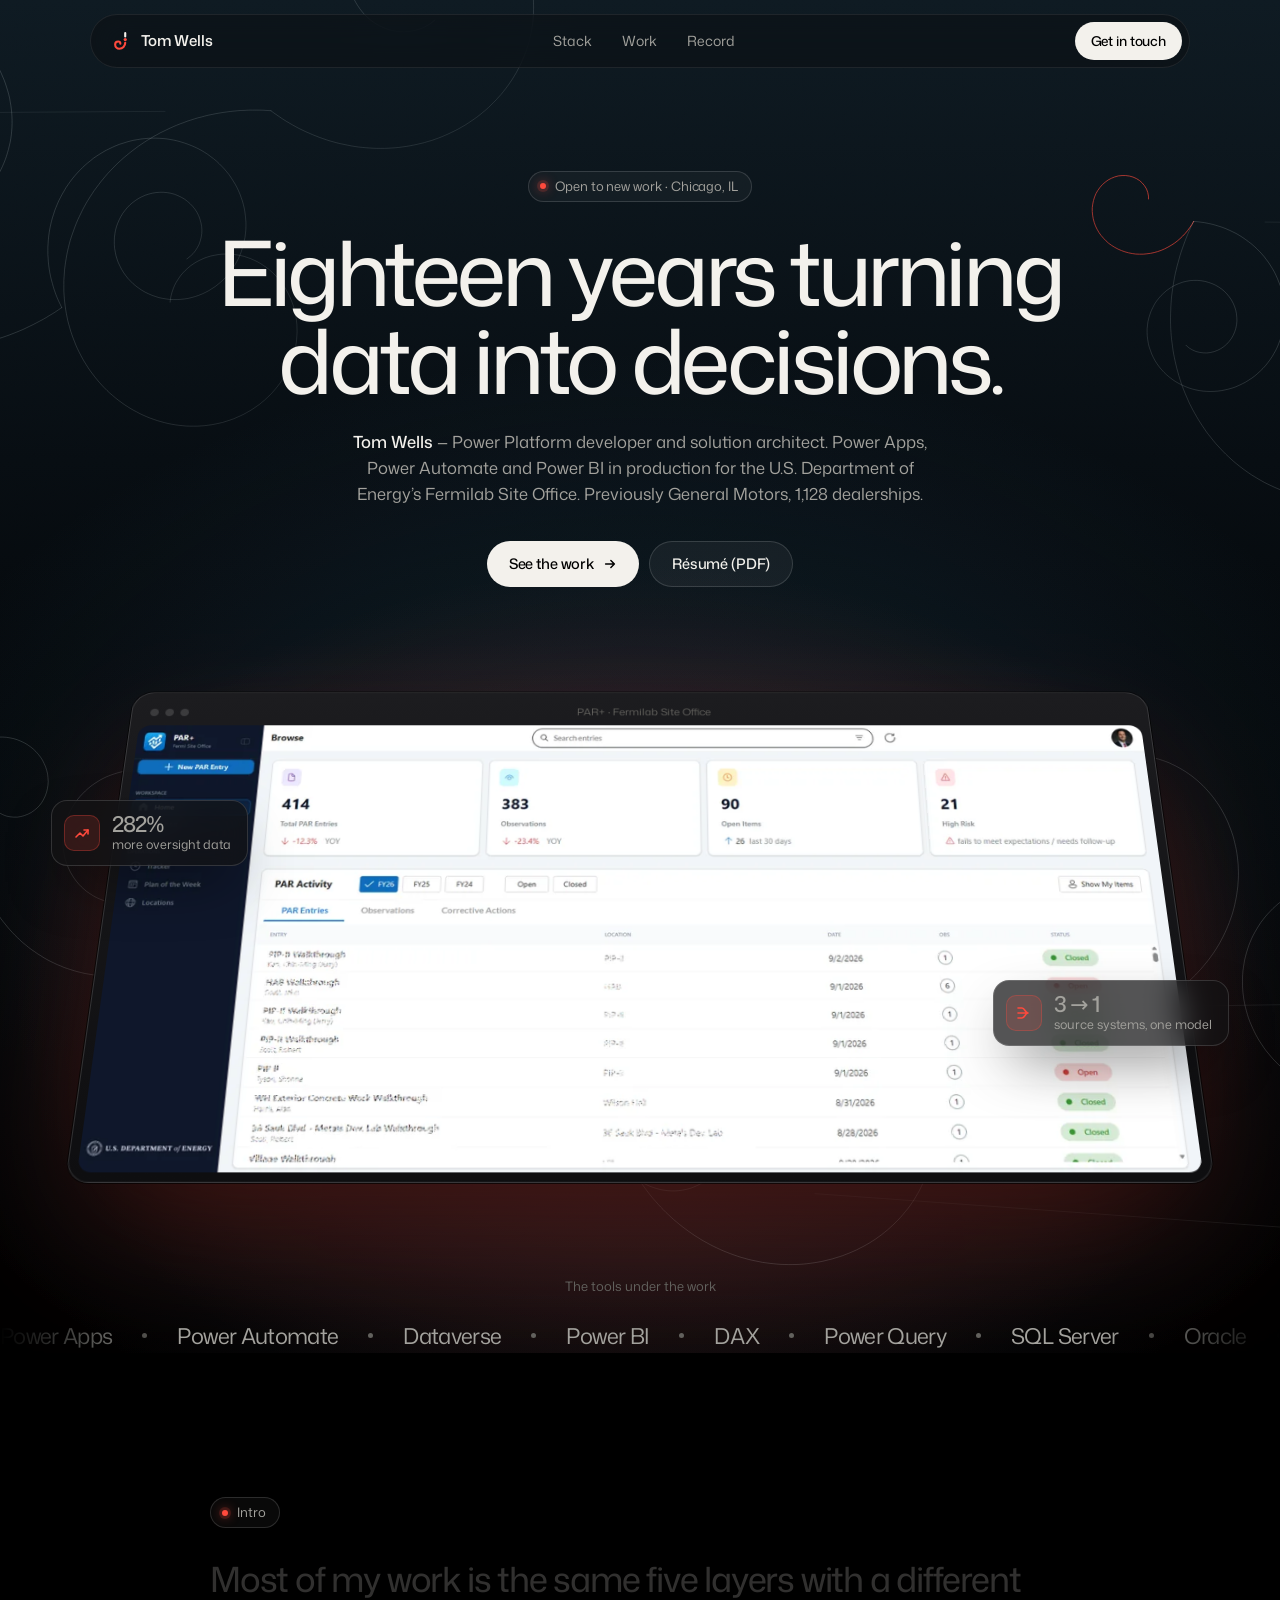
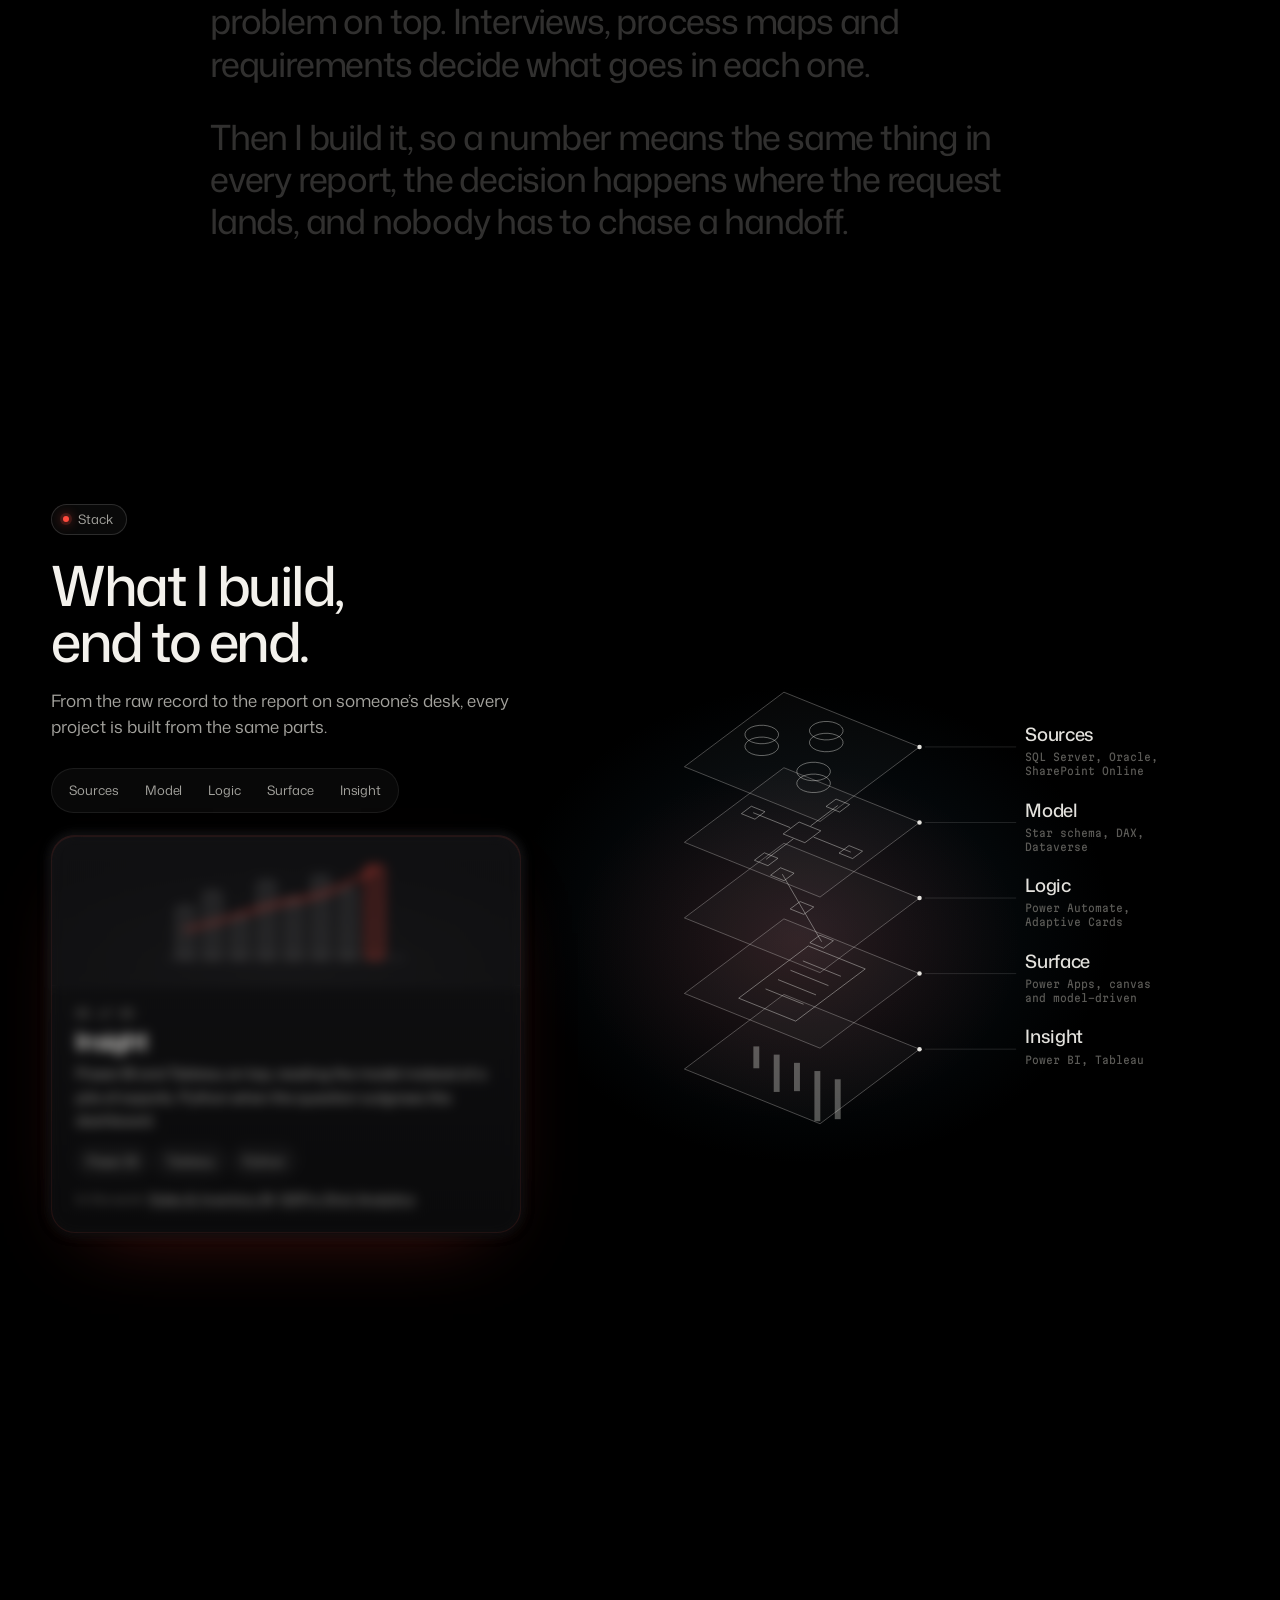
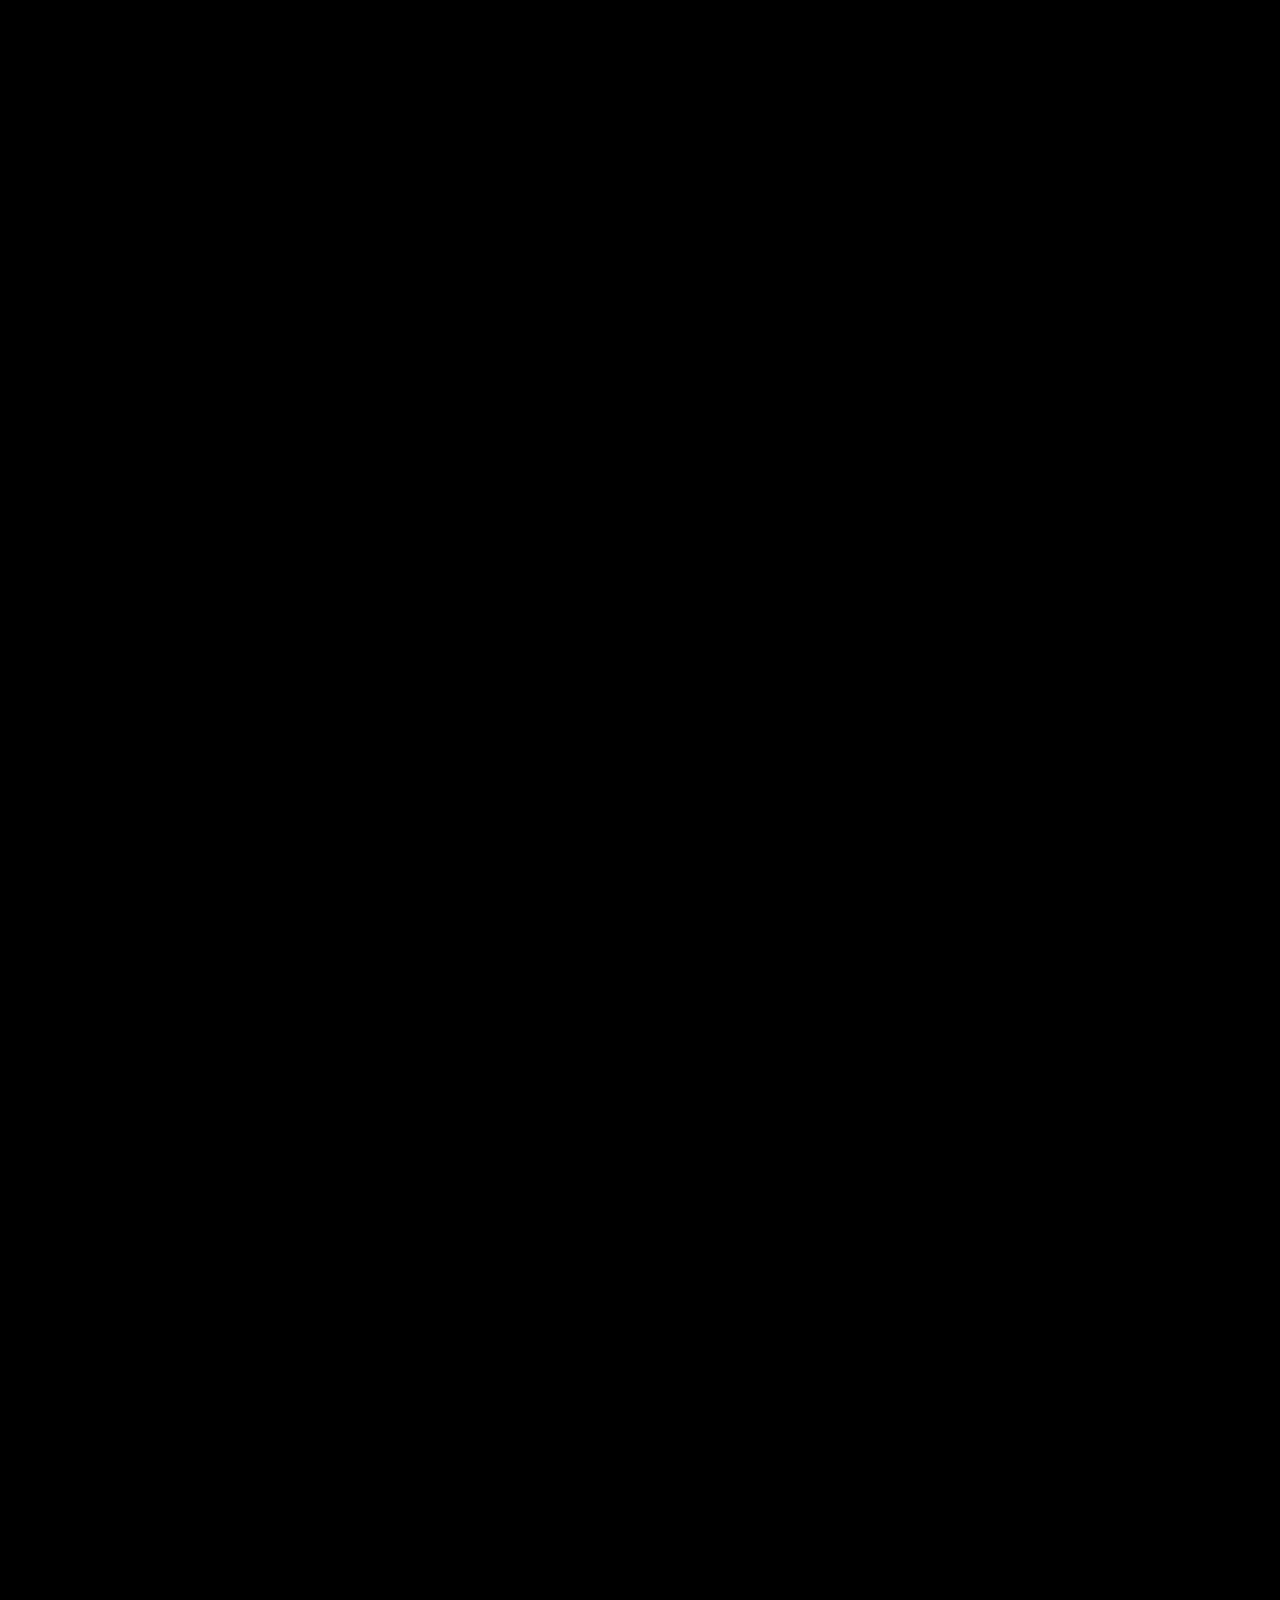
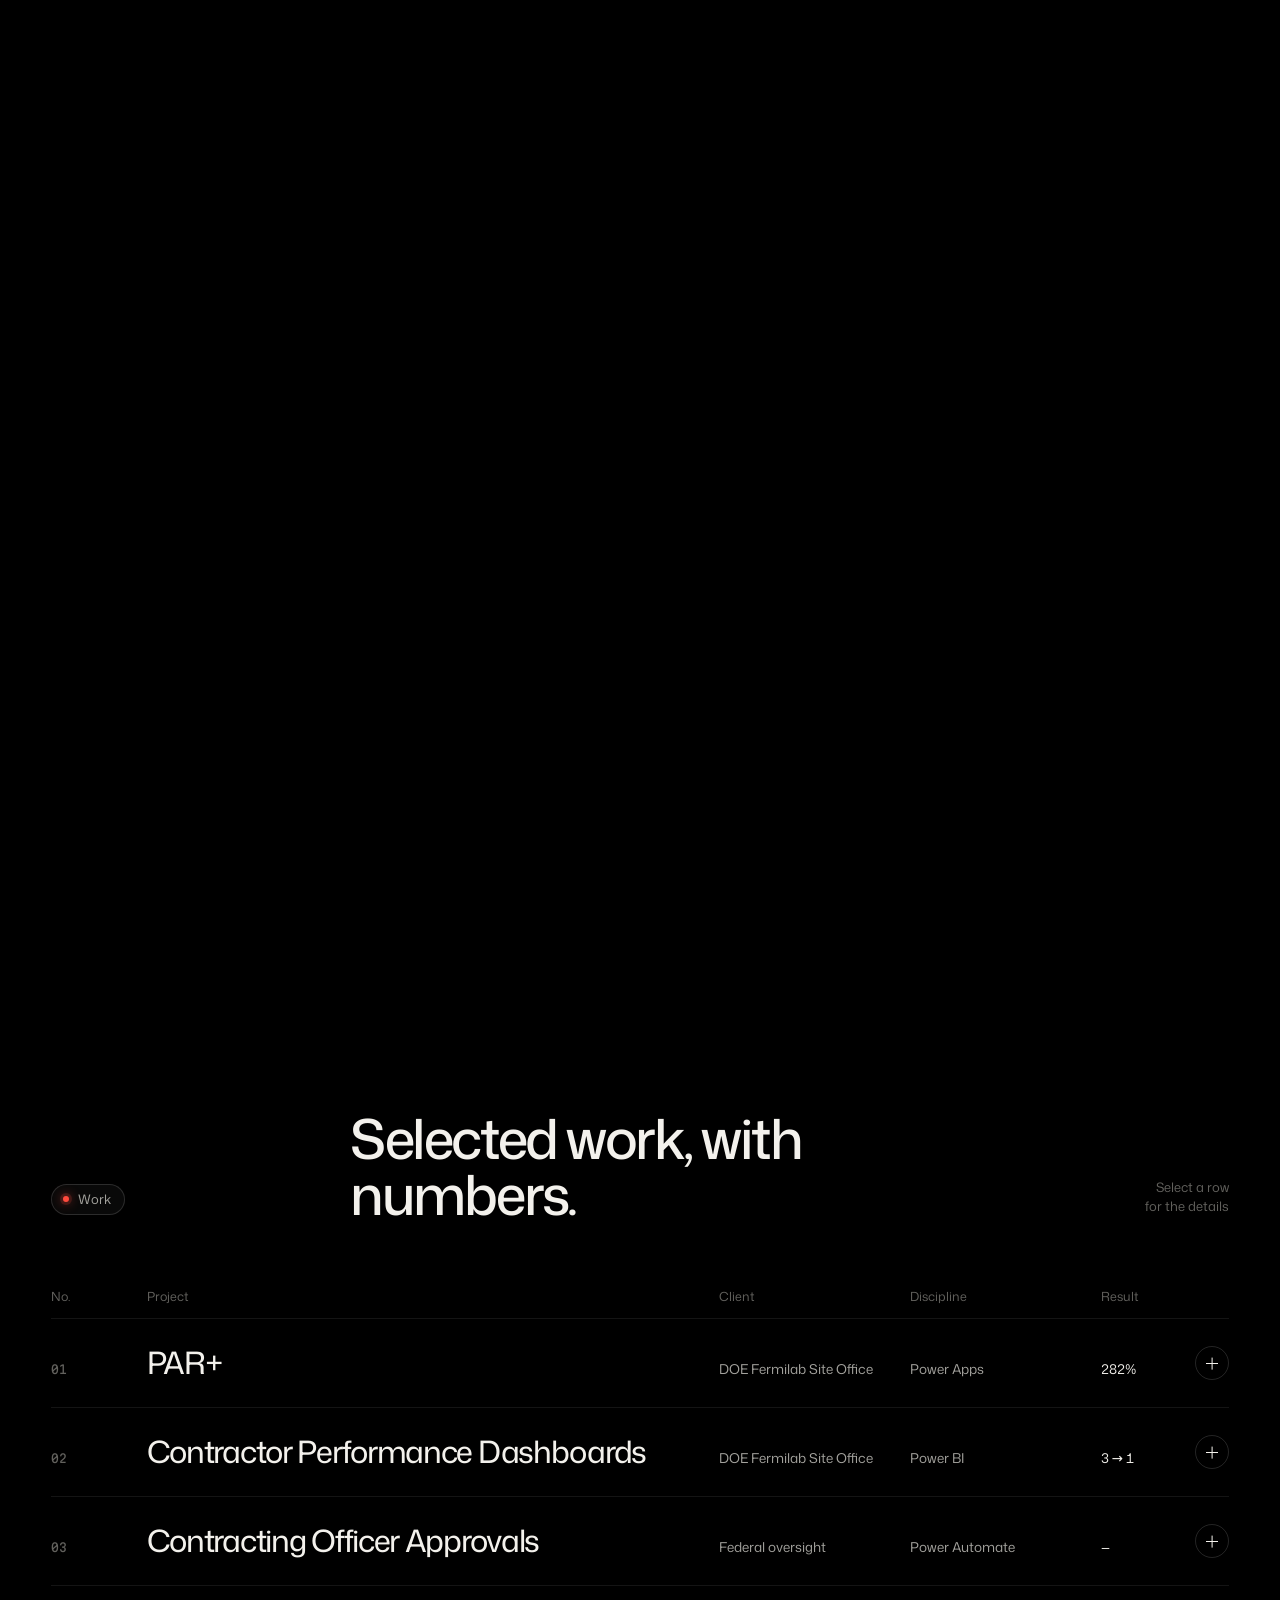
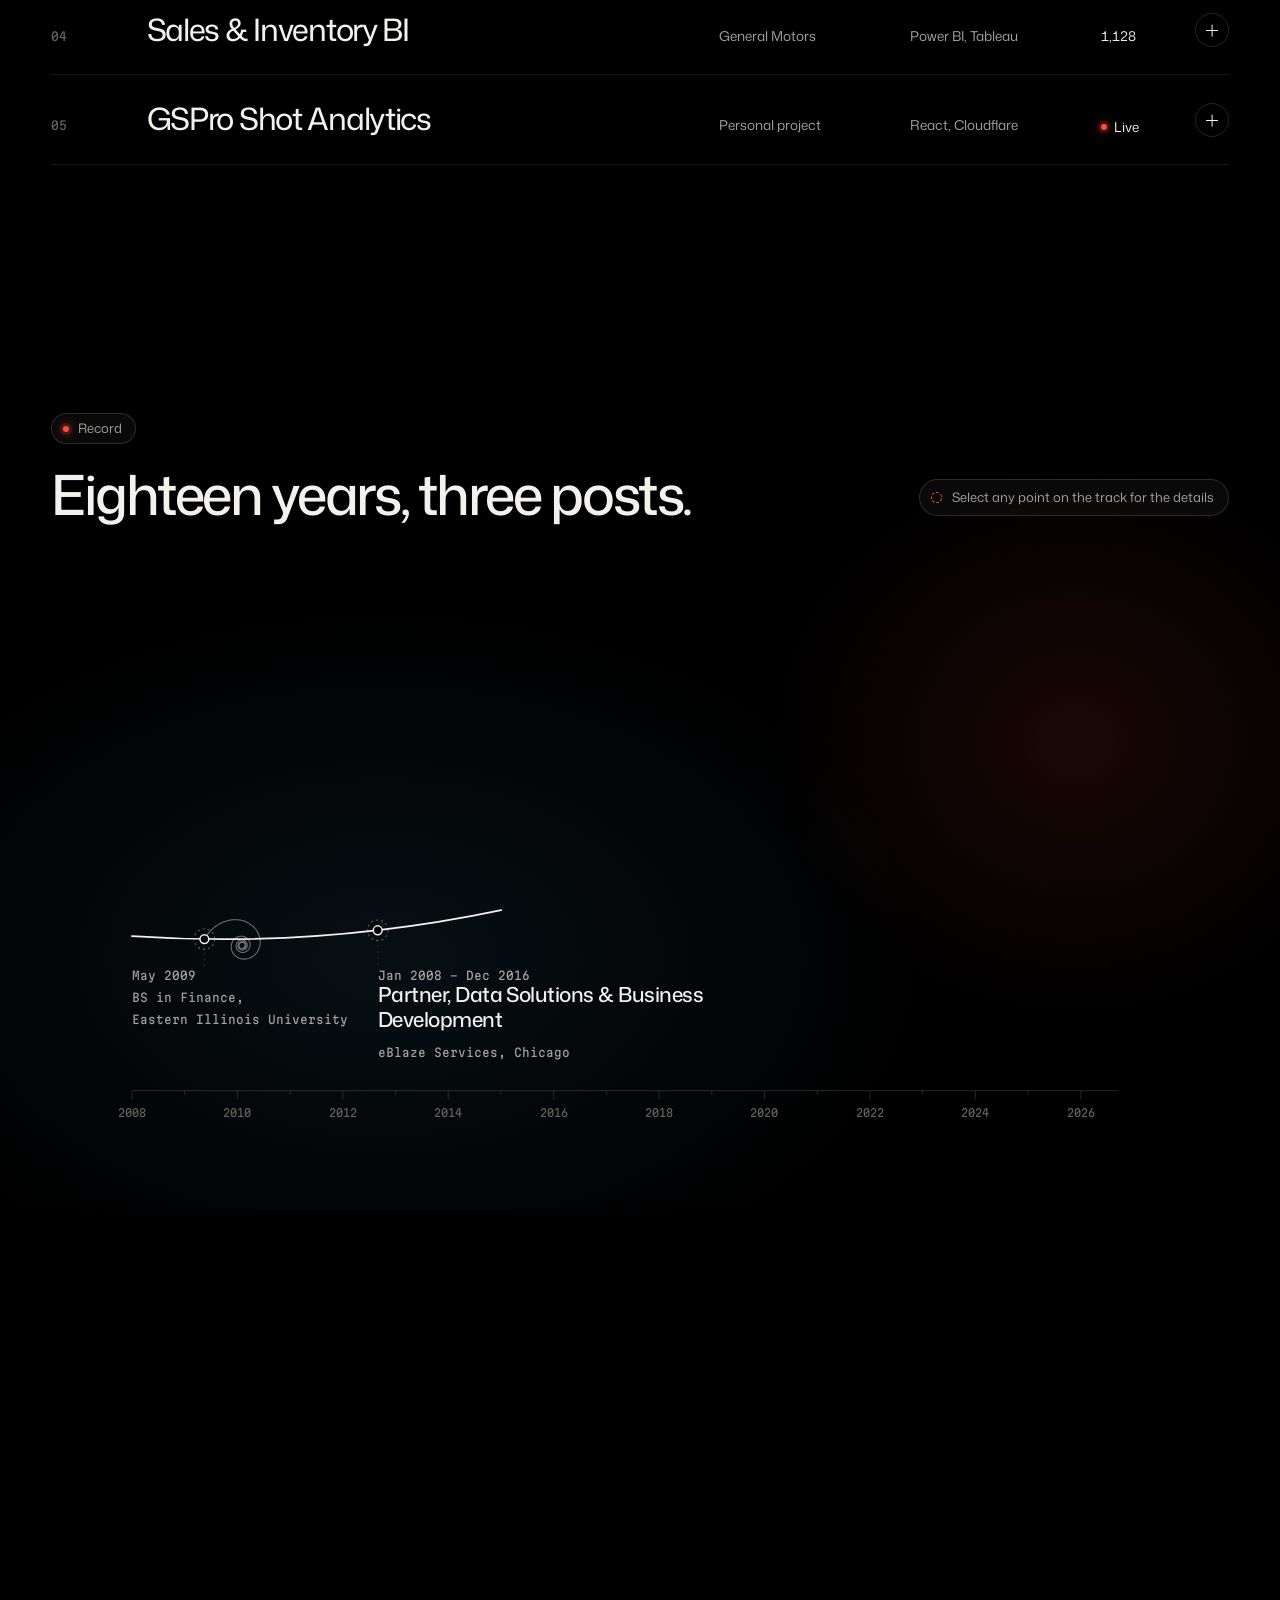
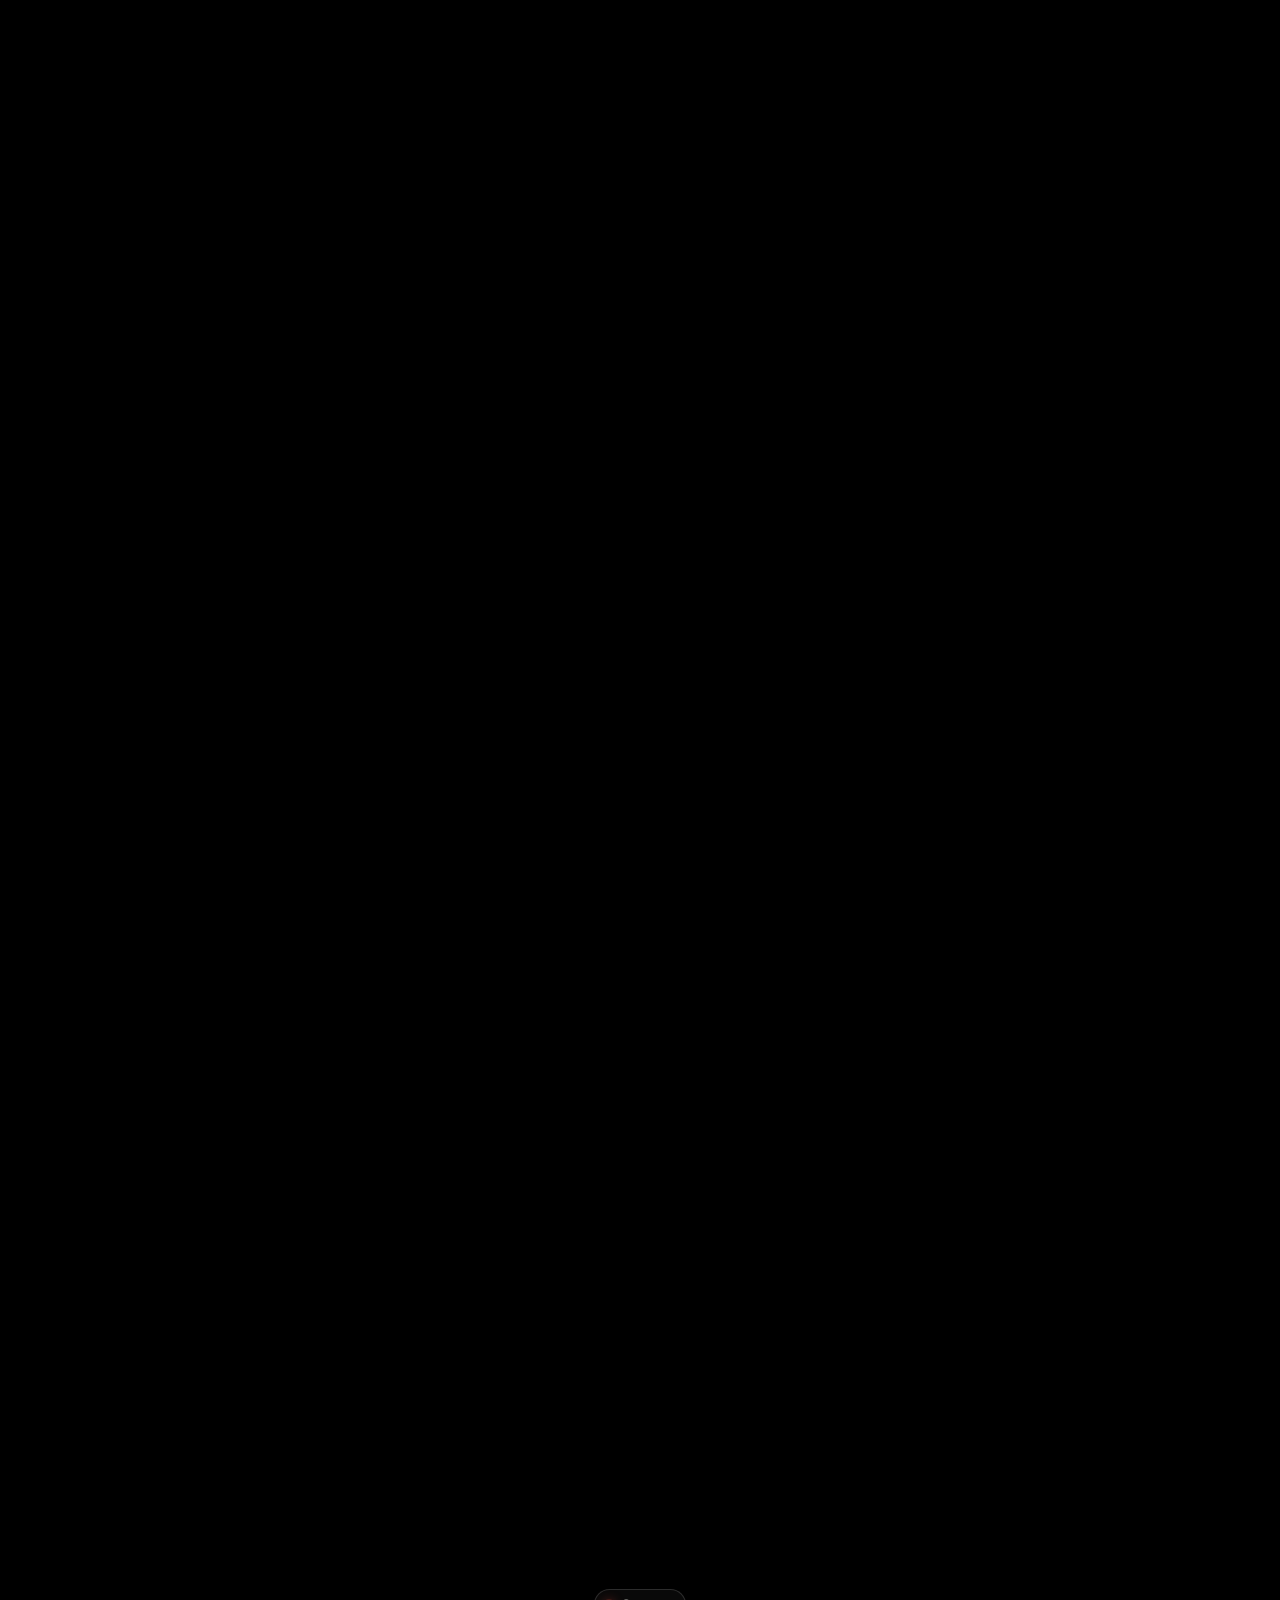
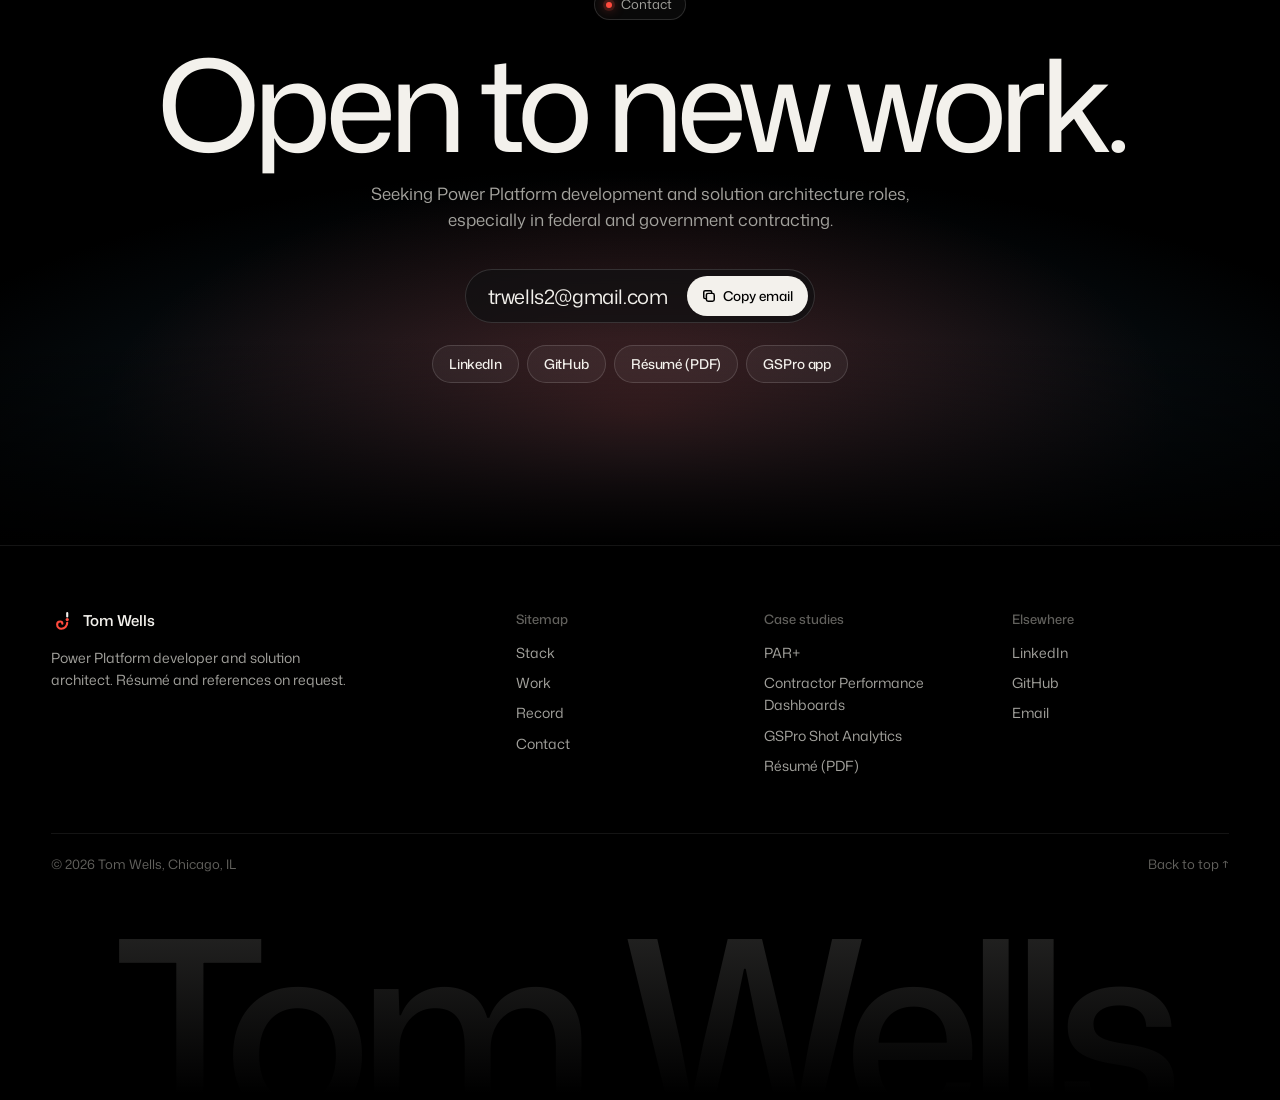
==== commit a9dcb64d: "Lead with credentials; give the dashboards their own case study Rewrite the headlines for a reader s" ====
--- a/index.html
+++ b/index.html
@@ -3,11 +3,11 @@
 <head>
 <meta charset="UTF-8">
 <meta name="viewport" content="width=device-width, initial-scale=1, viewport-fit=cover">
-<title>Tom Wells — Data &amp; Business Analyst, Power Platform Developer</title>
-<meta name="description" content="Portfolio of Tom Wells — turning data into decisions and processes into products. Power BI, SQL, Power Apps, Power Automate.">
+<title>Tom Wells — Power Platform Developer and Solution Architect</title>
+<meta name="description" content="Tom Wells, Power Platform developer and solution architect. Power Apps, Power Automate and Power BI in production for the U.S. Department of Energy&#8217;s Fermilab Site Office. Previously General Motors.">
 <meta name="theme-color" content="#000000">
-<meta property="og:title" content="Tom Wells — Data &amp; Business Analyst">
-<meta property="og:description" content="Turning data into decisions and processes into products.">
+<meta property="og:title" content="Tom Wells — Power Platform Developer and Solution Architect">
+<meta property="og:description" content="Eighteen years turning data into decisions.">
 <meta property="og:type" content="website">
 <link rel="icon" href="assets/logo/mark-vertex.svg" type="image/svg+xml">
 <link rel="icon" href="favicon.ico" sizes="48x48">
@@ -15,7 +15,7 @@
 <link rel="preload" href="assets/fonts/mona-sans.woff2" as="font" type="font/woff2" crossorigin>
 <link rel="preload" href="assets/fonts/martian-mono.woff2" as="font" type="font/woff2" crossorigin>
 <script>(function(d){d.classList.add('js');if(!matchMedia('(prefers-reduced-motion: reduce)').matches){d.classList.add('motion');setTimeout(function(){d.classList.add('ready')},3500)}})(document.documentElement)</script>
-<link rel="stylesheet" href="assets/styles.css?v=2026-10-05">
+<link rel="stylesheet" href="assets/styles.css?v=2026-10-07">
 </head>
 <body>
 <a class="skip" href="#portfolio">Skip to the work</a>
@@ -36,9 +36,9 @@
   <svg class="tracks" viewBox="0 0 1440 1100" preserveAspectRatio="xMidYMid slice" aria-hidden="true"></svg>
   <div class="grain" aria-hidden="true"></div>
   <div class="hero-in wrap">
-    <p class="pill"><i class="dot pulse" aria-hidden="true"></i>Open to new opportunities &#183; Chicago, IL</p>
-    <h1 class="h1" data-words>Every system<br>leaves a track.</h1>
-    <p class="lead">I&#8217;m <strong>Tom Wells</strong>. I build the instruments that read them: Power Platform apps, automation and Power BI models, currently for the U.S. Department of Energy&#8217;s Fermilab Site Office.</p>
+    <p class="pill"><i class="dot pulse" aria-hidden="true"></i>Open to new work &#183; Chicago, IL</p>
+    <h1 class="h1" data-words>Eighteen years turning<br>data into decisions.</h1>
+    <p class="lead"><strong>Tom Wells</strong> &#8212; Power Platform developer and solution architect. Power Apps, Power Automate and Power BI in production for the U.S. Department of Energy&#8217;s Fermilab Site Office. Previously General Motors, 1,128 dealerships.</p>
     <div class="ctas">
       <a class="btn btn-w" href="#portfolio">See the work<svg viewBox="0 0 16 16" aria-hidden="true"><path d="M3 8h10M9 4l4 4-4 4"/></svg></a>
       <a class="btn btn-g" href="resume.pdf">R&#233;sum&#233; (PDF)</a>
@@ -72,7 +72,7 @@
   <div class="stk-stage wrap">
     <div class="stk-copy">
       <p class="pill rv"><i class="dot" aria-hidden="true"></i>Stack</p>
-      <h2 class="h2 rv" id="st-h">One architecture,<br>five layers.</h2>
+      <h2 class="h2 rv" id="st-h">What I build,<br>end to end.</h2>
       <p class="sub rv">From the raw record to the report on someone&#8217;s desk, every project is built from the same parts.</p>
       <div class="seg" role="group" aria-label="Choose a layer"><i class="seg-i" aria-hidden="true"></i><button type="button" aria-pressed="false">Sources</button><button type="button" aria-pressed="false">Model</button><button type="button" aria-pressed="false">Logic</button><button type="button" aria-pressed="false">Surface</button><button type="button" aria-pressed="false">Insight</button></div>
     </div>
@@ -93,7 +93,7 @@
           <circle class="rf bit" cx="62" cy="40" r="1.8"/><circle class="rf bit" cx="78" cy="40" r="1.8"/><circle class="rf bit" cx="152" cy="40" r="1.8"/><circle class="rf bit" cx="168" cy="40" r="1.8"/><circle class="rf bit" cx="244" cy="40" r="1.8"/><circle class="rf bit" cx="258" cy="40" r="1.8"/>
           <text x="70" y="134">sql server</text><text x="160" y="134">oracle</text><text x="250" y="134">sharepoint</text>
         </svg></div>
-          <div class="lp-t"><p class="mono">Layer 01 / 05</p><h3>Sources</h3><p class="lp-d">SQL Server, Oracle and SharePoint Online: the raw record, wherever it already lives. T-SQL and Postgres to get at it.</p><ul class="tags"><li>SQL Server</li><li>Oracle</li><li>SharePoint Online</li><li>T-SQL</li></ul><p class="lp-w">In the work: <a href="#wh-2" data-open="2">Contractor Performance Dashboards</a></p></div>
+          <div class="lp-t"><p class="mono">01 of 05</p><h3>Sources</h3><p class="lp-d">SQL Server, Oracle and SharePoint Online: the raw record, wherever it already lives. T-SQL and Postgres to get at it.</p><ul class="tags"><li>SQL Server</li><li>Oracle</li><li>SharePoint Online</li><li>T-SQL</li></ul><p class="lp-w">In the work: <a href="#wh-2" data-open="2">Contractor Performance Dashboards</a></p></div>
         </article>
         <article class="lpn" data-i="1">
           <div class="viz vz" aria-hidden="true"><svg viewBox="0 0 320 150">
@@ -103,7 +103,7 @@
           <path class="r" d="M146 69h28M146 79h18"/>
           <text x="160" y="146">one star schema</text>
         </svg></div>
-          <div class="lp-t"><p class="mono">Layer 02 / 05</p><h3>Model</h3><p class="lp-d">One star schema over all of it, so a number means the same thing in every report. DAX and Power Query for reporting, Dataverse for apps.</p><ul class="tags"><li>Star schema</li><li>DAX</li><li>Power Query</li><li>Dataverse</li></ul><p class="lp-w">In the work: <a href="#wh-2" data-open="2">Contractor Performance Dashboards</a>, <a href="#wh-1" data-open="1">PAR+</a></p></div>
+          <div class="lp-t"><p class="mono">02 of 05</p><h3>Model</h3><p class="lp-d">One star schema over all of it, so a number means the same thing in every report. DAX and Power Query for reporting, Dataverse for apps.</p><ul class="tags"><li>Star schema</li><li>DAX</li><li>Power Query</li><li>Dataverse</li></ul><p class="lp-w">In the work: <a href="#wh-2" data-open="2">Contractor Performance Dashboards</a>, <a href="#wh-1" data-open="1">PAR+</a></p></div>
         </article>
         <article class="lpn" data-i="2">
           <div class="viz vz" aria-hidden="true"><svg viewBox="0 0 320 150">
@@ -112,7 +112,7 @@
           <circle class="rf rider" r="4"/>
           <text x="30" y="138">request</text><text x="160" y="24">approve</text><text x="290" y="138">notify</text>
         </svg></div>
-          <div class="lp-t"><p class="mono">Layer 03 / 05</p><h3>Logic</h3><p class="lp-d">Power Automate moves work between people: approvals, notifications, the handoffs nobody wants to chase.</p><ul class="tags"><li>Power Automate</li><li>Adaptive Cards</li><li>Teams</li><li>Outlook</li></ul><p class="lp-w">In the work: <a href="#wh-3" data-open="3">Contracting Officer Approvals</a></p></div>
+          <div class="lp-t"><p class="mono">03 of 05</p><h3>Logic</h3><p class="lp-d">Power Automate moves work between people: approvals, notifications, the handoffs nobody wants to chase.</p><ul class="tags"><li>Power Automate</li><li>Adaptive Cards</li><li>Teams</li><li>Outlook</li></ul><p class="lp-w">In the work: <a href="#wh-3" data-open="3">Contracting Officer Approvals</a></p></div>
         </article>
         <article class="lpn" data-i="3">
           <div class="viz vz" aria-hidden="true"><svg viewBox="0 0 360 150">
@@ -126,7 +126,7 @@
           <rect class="rp" x="242" y="118" width="38" height="14" rx="7"/>
           <circle class="rp tap" cx="261" cy="125" r="6"/>
         </svg></div>
-          <div class="lp-t"><p class="mono">Layer 04 / 05</p><h3>Surface</h3><p class="lp-d">Power Apps where the work actually happens, canvas and model-driven, wired into SharePoint. PAR+ moved federal safety inspections into an app.</p><ul class="tags"><li>Power Apps</li><li>Canvas</li><li>Model-driven</li><li>SharePoint</li></ul><p class="lp-w">In the work: <a href="#wh-1" data-open="1">PAR+</a></p></div>
+          <div class="lp-t"><p class="mono">04 of 05</p><h3>Surface</h3><p class="lp-d">Power Apps where the work actually happens, canvas and model-driven, wired into SharePoint. PAR+ moved federal safety inspections into an app.</p><ul class="tags"><li>Power Apps</li><li>Canvas</li><li>Model-driven</li><li>SharePoint</li></ul><p class="lp-w">In the work: <a href="#wh-1" data-open="1">PAR+</a></p></div>
         </article>
         <article class="lpn" data-i="4">
           <div class="viz vz" aria-hidden="true"><svg viewBox="0 0 360 150">
@@ -134,7 +134,7 @@
           <rect class="so bar" x="52" y="70" width="18" height="60" rx="2"/><rect class="so bar" x="84" y="52" width="18" height="78" rx="2" style="animation-delay:-.4s"/><rect class="so bar" x="116" y="80" width="18" height="50" rx="2" style="animation-delay:-.9s"/><rect class="so bar" x="148" y="40" width="18" height="90" rx="2" style="animation-delay:-1.3s"/><rect class="so bar" x="180" y="60" width="18" height="70" rx="2" style="animation-delay:-1.8s"/><rect class="so bar" x="212" y="34" width="18" height="96" rx="2" style="animation-delay:-2.2s"/><rect class="so bar" x="244" y="48" width="18" height="82" rx="2" style="animation-delay:-2.6s"/><rect class="rp bar" x="276" y="22" width="18" height="108" rx="2" style="animation-delay:-3s"/>
           <path class="r" d="M60 96C110 88 140 70 190 62S260 36 286 26"/>
         </svg></div>
-          <div class="lp-t"><p class="mono">Layer 05 / 05</p><h3>Insight</h3><p class="lp-d">Power BI and Tableau on top, reading the model instead of a pile of exports. Python when the question outgrows the dashboard.</p><ul class="tags"><li>Power BI</li><li>Tableau</li><li>Python</li></ul><p class="lp-w">In the work: <a href="#wh-4" data-open="4">Sales &amp; Inventory BI</a>, <a href="#wh-5" data-open="5">GSPro Shot Analytics</a></p></div>
+          <div class="lp-t"><p class="mono">05 of 05</p><h3>Insight</h3><p class="lp-d">Power BI and Tableau on top, reading the model instead of a pile of exports. Python when the question outgrows the dashboard.</p><ul class="tags"><li>Power BI</li><li>Tableau</li><li>Python</li></ul><p class="lp-w">In the work: <a href="#wh-4" data-open="4">Sales &amp; Inventory BI</a>, <a href="#wh-5" data-open="5">GSPro Shot Analytics</a></p></div>
         </article>
     </div>
   </div>
@@ -144,8 +144,8 @@
 <section class="sec work" id="portfolio" aria-labelledby="wk-h">
   <div class="wrap">
     <div class="wk-head g12">
-      <p class="pill rv"><i class="dot" aria-hidden="true"></i>Selected work</p>
-      <h2 class="h2 rv" id="wk-h">Five events, read slowly.</h2>
+      <p class="pill rv"><i class="dot" aria-hidden="true"></i>Work</p>
+      <h2 class="h2 rv" id="wk-h">Selected work, with numbers.</h2>
       <p class="wk-hint rv">Select a row<br>for the details</p>
     </div>
     <div class="ix-h g12" aria-hidden="true"><span>No.</span><span>Project</span><span>Client</span><span>Discipline</span><span>Result</span></div>
@@ -175,7 +175,7 @@
             <p class="sum">Star-schema models in Power BI that unify SQL Server, Oracle and SharePoint Online, giving Site Office leadership one view of contractor performance and oversight status in place of siloed manual reporting.</p>
             <div class="c-met"><b>3&#8202;<em>&#8594;</em>&#8202;1</b><span>source systems resolved into one governed, query-optimized model.</span></div>
             <ul class="tags"><li>Power BI</li><li>DAX</li><li>SQL Server</li><li>Oracle</li><li>SharePoint Online</li></ul>
-            
+            <p class="c-links"><a class="btn btn-w btn-sm" href="contractor-dashboards.html">Read the case study<svg viewBox="0 0 16 16" aria-hidden="true"><path d="M3 8h10M9 4l4 4-4 4"/></svg></a><a class="btn btn-g btn-sm" href="contractor-dashboards.html#report">Try the live report</a></p>
           </div>
           <figure class="rb-f"><div class="fr">
             <svg class="il" viewBox="0 0 640 400" role="img" aria-label="Diagram: SQL Server, Oracle and SharePoint flow into one star-schema model, which feeds one dashboard.">
@@ -195,14 +195,6 @@
             <text x="522" y="306">one view</text>
           </svg>
           </div><figcaption>Three sources, one model, one view</figcaption></figure>
-        </div>
-        <div class="bd" id="bd">
-          <div class="bd-top g12"><div class="bd-lede">
-            <p class="mono">Interactive rebuild &middot; sample data</p>
-            <h3 class="bd-h">Business Overview</h3>
-            <p>One of these reports, rebuilt for the web. It tracks how quickly contractor actions are received, reviewed and closed: subcontract consents, procurements, technology-transfer agreements and wage determinations. The two pages, measures and filters follow the Power BI original. Every number is generated sample data.</p>
-          </div></div>
-          <div class="bd-app"><p class="bd-nojs">This report is interactive and needs JavaScript.</p></div>
         </div>
         </div></div>
       </li>
@@ -277,7 +269,6 @@
       </li>
     </ol>
   </div>
-  <div class="pv" aria-hidden="true"><div class="pv-in"></div></div>
 </section>
 
 <!-- ============= RECORD: career as one track ============= -->
@@ -286,7 +277,7 @@
     <div class="rec-head">
       <div>
         <p class="pill rv"><i class="dot" aria-hidden="true"></i>Record</p>
-        <h2 class="h2 rv" id="rc-h">Eighteen years, one track.</h2>
+        <h2 class="h2 rv" id="rc-h">Eighteen years, three posts.</h2>
       </div>
       <p class="rec-hint rv"><i aria-hidden="true"></i>Select any point on the track for the details</p>
     </div>
@@ -301,8 +292,8 @@
   <svg class="spiral" viewBox="-500 -500 1000 1000" aria-hidden="true"><path pathLength="1" d=""/></svg>
   <div class="wrap">
     <p class="pill rv"><i class="dot pulse" aria-hidden="true"></i>Contact</p>
-    <h2 class="c-h rv" id="c-h">Leave a track.</h2>
-    <p class="sub rv">If you have a question hiding in your data, or a process begging to be automated, I want to hear it. Open to Power Platform development and solution architecture roles, especially in federal and government contracting.</p>
+    <h2 class="c-h rv" id="c-h">Open to new work.</h2>
+    <p class="sub rv">Seeking Power Platform development and solution architecture roles, especially in federal and government contracting.</p>
     <div class="mailbox rv">
       <a class="mail" href="mailto:trwells2@gmail.com">trwells2@gmail.com</a>
       <button type="button" class="copy" data-copy="trwells2@gmail.com"><svg class="cp" viewBox="0 0 16 16" aria-hidden="true"><rect x="5" y="5" width="9" height="9" rx="2"/><path d="M11 5V3.5A1.5 1.5 0 0 0 9.5 2h-6A1.5 1.5 0 0 0 2 3.5v6A1.5 1.5 0 0 0 3.5 11H5"/></svg><svg class="ok" viewBox="0 0 16 16" aria-hidden="true"><path d="M3 8.5l3 3 7-7"/></svg><span>Copy email</span></button>
@@ -318,10 +309,10 @@
     <div class="f-grid">
       <div>
         <a class="brand" href="#top"><svg viewBox="0 0 24 24" fill="none" stroke-width="2.3" stroke-linecap="round" stroke-linejoin="round" aria-hidden="true"><path d="M17.7 3.4V7" stroke="currentColor"/><circle cx="17.7" cy="10.4" r="1.75" fill="#FF4A3D" stroke="none"/><path d="M17.7 14a6.4 6.4 0 0 1-6.4 6.4a4.6 4.6 0 0 1-4.6-4.6a3.3 3.3 0 0 1 3.3-3.3a2.4 2.4 0 0 1 2.4 2.4" stroke="#FF4A3D"/></svg><span>Tom Wells</span></a>
-        <p>Data and business analyst and Power Platform developer, turning data into decisions and processes into products.</p>
+        <p>Power Platform developer and solution architect. R&#233;sum&#233; and references on request.</p>
       </div>
       <div><h4>Sitemap</h4><ul><li><a href="#about">Stack</a></li><li><a href="#portfolio">Work</a></li><li><a href="#record">Record</a></li><li><a href="#contact">Contact</a></li></ul></div>
-      <div><h4>Case studies</h4><ul><li><a href="par.html">PAR+</a></li><li><a href="gspro-analytics.html">GSPro Shot Analytics</a></li><li><a href="resume.pdf">R&#233;sum&#233; (PDF)</a></li></ul></div>
+      <div><h4>Case studies</h4><ul><li><a href="par.html">PAR+</a></li><li><a href="contractor-dashboards.html">Contractor Performance Dashboards</a></li><li><a href="gspro-analytics.html">GSPro Shot Analytics</a></li><li><a href="resume.pdf">R&#233;sum&#233; (PDF)</a></li></ul></div>
       <div><h4>Elsewhere</h4><ul><li><a href="https://linkedin.com/in/thomas-r-wells" target="_blank" rel="noopener">LinkedIn</a></li><li><a href="https://github.com/trwells2/" target="_blank" rel="noopener">GitHub</a></li><li><a href="mailto:trwells2@gmail.com">Email</a></li></ul></div>
     </div>
     <div class="f-bot"><span>&#169; <span class="year">2026</span> Tom Wells, Chicago, IL</span><a href="#top">Back to top &#8593;</a></div>
@@ -546,7 +537,7 @@
   const esc=t=>String(t).replace(/&/g,'&amp;').replace(/</g,'&lt;');
   const xIcon='<svg viewBox="0 0 16 16" aria-hidden="true"><path d="M3 3l10 10M13 3L3 13"/></svg>';
   function fill(i){const d=RD[i],n=String(i+1).padStart(2,'0');
-    let o='<div class="rc-top"><span class="mono"><b>Point '+n+'</b> / 0'+RD.length+'</span><button type="button" class="rc-x" data-a="x" aria-label="Close details">'+xIcon+'</button></div>';
+    let o='<div class="rc-top"><span class="mono"><b>Point '+n+'</b> of 0'+RD.length+'</span><button type="button" class="rc-x" data-a="x" aria-label="Close details">'+xIcon+'</button></div>';
     o+='<p class="rc-when">'+esc(d.when)+' &middot; '+esc(d.where)+'</p><h3 class="rc-t" id="rcTitle" tabindex="-1">'+esc(d.title)+'</h3><p class="rc-org">'+esc(d.org)+'</p>';
     if(d.metric)o+='<p class="rc-metric"><b>'+esc(d.metric[0])+'</b><span>'+esc(d.metric[1])+'</span></p>';
     o+='<ul class="rc-pts">'+d.pts.map(t=>'<li>'+esc(t)+'</li>').join('')+'</ul>';
@@ -587,27 +578,12 @@
 $$('.row-h').forEach(b=>b.addEventListener('click',()=>setRow(b.parentNode,!b.parentNode.classList.contains('open'))));
 $$('[data-open]').forEach(a=>a.addEventListener('click',ev=>{const h=document.getElementById('wh-'+a.dataset.open);if(!h)return;ev.preventDefault();setRow(h.parentNode,true);h.scrollIntoView({behavior:motion?'smooth':'auto',block:'start'})}));
 
-/* ---------- work: a preview trails the cursor ---------- */
+/* ---------- work: the hovered row stays bright, the others dim ---------- */
 const fine=matchMedia('(hover:hover) and (pointer:fine)');
-const pv=$('.pv'),idx=$('.idx');
-if(pv&&idx){
-  const rows=$$('.row',idx),host=$('.pv-in',pv);
-  rows.forEach(r=>{const fr=$('.fr',r),sl=document.createElement('div');sl.className='pv-s'+(fr&&fr.classList.contains('shot')?' shot':'');
-    if(fr){sl.innerHTML=fr.innerHTML;$$('img',sl).forEach(i=>{i.alt='';i.loading='eager'});$$('[role]',sl).forEach(n=>{n.removeAttribute('role');n.removeAttribute('aria-label')})}
-    host.appendChild(sl)});
-  const slides=$$('.pv-s',host);
-  let x=0,y=0,tx=0,ty=0,live=false,raf=0;
-  const step=()=>{const dx=tx-x,dy=ty-y;x+=dx*.14;y+=dy*.14;
-    pv.style.transform='translate3d('+f1(x)+'px,'+f1(y)+'px,0) rotate('+clamp(dx*.05,-6,6).toFixed(2)+'deg)';
-    raf=(live||Math.abs(dx)>.4||Math.abs(dy)>.4)?requestAnimationFrame(step):0};
-  const show=(i,e)=>{if(!live&&!pv.classList.contains('on')){x=tx=e.clientX;y=ty=e.clientY}live=true;pv.classList.toggle('left',tx>innerWidth*.58);pv.classList.add('on');slides.forEach((s,k)=>s.classList.toggle('on',k===i));if(!raf)raf=requestAnimationFrame(step)};
-  const hide=()=>{live=false;pv.classList.remove('on')};
-  rows.forEach((r,i)=>{const h=$('.row-h',r);
-    h.addEventListener('pointerenter',e=>{if(e.pointerType!=='mouse')return;r.classList.add('hot');idx.classList.add('hov');if(fine.matches&&!r.classList.contains('open'))show(i,e)});
-    h.addEventListener('pointerleave',()=>{r.classList.remove('hot');idx.classList.remove('hov');hide()});
-    h.addEventListener('click',()=>{if(r.classList.contains('open'))hide()})});
-  addEventListener('pointermove',e=>{tx=e.clientX;ty=e.clientY;if(live){pv.classList.toggle('left',tx>innerWidth*.58);if(!raf)raf=requestAnimationFrame(step)}},{passive:true});
-}
+const idx=$('.idx');
+if(idx)$$('.row',idx).forEach(r=>{const h=$('.row-h',r);
+  h.addEventListener('pointerenter',e=>{if(e.pointerType!=='mouse')return;r.classList.add('hot');idx.classList.add('hov')});
+  h.addEventListener('pointerleave',()=>{r.classList.remove('hot');idx.classList.remove('hov')})});
 
 if(!motion){
   const upd=()=>{const y=scrollY+innerHeight*.4;let a=-1;secs.forEach((s,i)=>{if(s&&s.getBoundingClientRect().top+scrollY<=y)a=i});if($('#contact').getBoundingClientRect().top<innerHeight*.4)a=-1;navSet(a);nav.classList.toggle('solid',scrollY>40);stackUpdate(scrollY,innerHeight)};
@@ -670,6 +646,5 @@
 addEventListener('load',refresh);
 })();
 </script>
-<script src="assets/dashboard.js?v=2026-10-05" defer></script>
 </body>
 </html>
--- a/assets/styles.css
+++ b/assets/styles.css
@@ -100,6 +100,7 @@
 .hero-in{position:relative;display:flex;flex-direction:column;align-items:center;text-align:center}
 .h1{margin-top:26px;font-weight:450;font-size:clamp(46px,7vw,112px);line-height:.98;letter-spacing:-.05em}
 .h1 .wd{display:inline-block}
+@media (max-width:600px){.hero-in .h1 br{display:none}}   /* let the long headline wrap on its own on phones */
 .motion .h1 .wd{opacity:0;filter:blur(12px);transform:translateY(16px)}
 .motion.ready .h1 .wd{opacity:1;filter:none;transform:none;transition:opacity 1s ease,filter 1.1s ease,transform 1.3s var(--ease);transition-delay:calc(.15s + var(--i) * 70ms)}
 .lead{margin-top:26px;max-width:36em;font-size:clamp(16px,1.3vw,18.5px);line-height:1.55;color:var(--fg2)}
@@ -116,6 +117,8 @@
 .dev-bar span{flex:1;margin-right:40px;text-align:center;font-size:11.5px;color:var(--fg3)}
 .screen{overflow:hidden;border-radius:13px;background:#F1F4F8}
 .screen img{width:100%}
+.screen.dk{background:radial-gradient(90% 80% at 85% 110%,rgba(255,74,61,.16),transparent 60%),radial-gradient(70% 60% at 0% 0%,rgba(46,92,120,.22),transparent 60%),#08090A}
+.screen .il{display:block;width:100%;height:auto}
 .motion .device{opacity:0}
 .motion.ready .device{opacity:1;transition:opacity 1.4s ease .8s}
 .chip{position:absolute;z-index:2;display:flex;align-items:center;gap:12px;padding:12px 16px 12px 12px;border-radius:16px;background:rgba(18,18,20,.72);border:1px solid var(--line2);-webkit-backdrop-filter:blur(16px);backdrop-filter:blur(16px);box-shadow:0 24px 60px -20px rgba(0,0,0,.8);will-change:transform}
@@ -254,7 +257,7 @@
 
 /* ------------ WORK: INDEX ------------
    Prototype 1's index, in this prototype's materials: rows open in
-   place, and a preview trails the cursor on fine pointers. */
+   place, and the hovered row stays bright while the others dim. */
 .g12{display:grid;grid-template-columns:repeat(12,minmax(0,1fr));column-gap:clamp(10px,1.5vw,22px)}
 .wk-head{align-items:end;row-gap:16px;margin-bottom:clamp(40px,7vh,72px)}
 .wk-head .pill{grid-column:1/4;justify-self:start;margin-bottom:.6em}
@@ -309,21 +312,11 @@
 .fr{position:relative;aspect-ratio:16/10;border-radius:20px;overflow:hidden;border:1px solid var(--line);background:
   radial-gradient(90% 80% at 85% 110%,rgba(255,74,61,.16),transparent 60%),
   radial-gradient(70% 60% at 0% 0%,rgba(46,92,120,.22),transparent 60%),#08090A}
-.fr.shot img{position:absolute;left:8%;top:12%;width:118%;max-width:none;border-radius:10px 0 0 0;box-shadow:0 30px 70px -20px rgba(0,0,0,.8),0 0 0 1px rgba(255,255,255,.08)}
+/* screenshots sit whole and centered, with even padding; the frame takes the image's proportions */
+.fr.shot{aspect-ratio:auto;padding:clamp(12px,2.4vw,28px)}
+.fr.shot img{width:100%;height:auto;border-radius:10px;box-shadow:0 30px 70px -20px rgba(0,0,0,.8),0 0 0 1px rgba(255,255,255,.08)}
 .fr .il{position:absolute;inset:0;width:100%;height:100%}
 .rb-f figcaption{margin-top:10px;font-size:13px;color:var(--fg3)}
-.pv{position:fixed;left:0;top:0;z-index:30;width:clamp(240px,22vw,340px);pointer-events:none}
-.pv-in{position:relative;aspect-ratio:16/10;overflow:hidden;border-radius:16px;border:1px solid var(--line2);background:
-  radial-gradient(90% 80% at 85% 110%,rgba(255,74,61,.18),transparent 60%),
-  radial-gradient(70% 60% at 0% 0%,rgba(46,92,120,.26),transparent 60%),#08090A;
-  box-shadow:0 40px 90px -30px rgba(0,0,0,.9),0 30px 90px -40px rgba(255,74,61,.4);opacity:0;transform:translate(32px,-50%) scale(.82);transition:opacity .35s ease,transform .7s var(--ease)}
-.pv.left .pv-in{transform:translate(calc(-100% - 32px),-50%) scale(.82)}
-.pv.on .pv-in{opacity:1;transform:translate(32px,-50%) scale(1)}
-.pv.on.left .pv-in{transform:translate(calc(-100% - 32px),-50%) scale(1)}
-.pv-s{position:absolute;inset:0;clip-path:inset(100% 0 0 0);transition:clip-path .75s var(--io)}
-.pv-s.on{clip-path:inset(0 0 0 0);z-index:1}
-.pv-s.shot img{position:absolute;left:8%;top:12%;width:118%;max-width:none;border-radius:8px 0 0 0}
-.pv-s .il{position:absolute;inset:0;width:100%;height:100%}
 @media (max-width:860px){
   .wk-head .pill,.wk-head .h2{grid-column:1/-1}
   .wk-hint,.ix-h{display:none}
@@ -336,23 +329,260 @@
   .rb-f{order:-1}
 }
 
-/* ------------ WORK: THE BUSINESS OVERVIEW REPORT ------------
-   A native rebuild of a Power BI report inside work row 02, drawn
-   by assets/dashboard.js over generated sample data. Every class
+/* illustrations (dark) */
+.il text{font-family:var(--mono);font-stretch:87.5%;font-size:11px;fill:var(--fg3);text-anchor:middle;letter-spacing:.02em}
+.il .ta{text-anchor:start}
+.il .te{text-anchor:end}
+.il .s{fill:none;stroke:rgba(243,241,236,.55);stroke-width:1;vector-effect:non-scaling-stroke}
+.il .sp{fill:#0D0E10;stroke:rgba(243,241,236,.55);stroke-width:1;vector-effect:non-scaling-stroke}
+.il .so{fill:rgba(255,255,255,.06);stroke:rgba(243,241,236,.45);stroke-width:1;vector-effect:non-scaling-stroke}
+.il .r{fill:none;stroke:var(--red);stroke-width:1.5;vector-effect:non-scaling-stroke}
+.il .sp.r{fill:rgba(255,74,61,.14)}
+.il .rf{fill:var(--red)}
+.il .f{fill:var(--fg)}
+.il .big{font-family:var(--sans);font-stretch:100%;font-size:56px;letter-spacing:-.05em;fill:var(--fg);font-weight:450;text-anchor:start}
+.il .hd{font-family:var(--sans);font-stretch:100%;font-size:15px;letter-spacing:-.01em;fill:var(--fg);text-anchor:start}
+.il .flow{stroke-dasharray:2 5;animation:flow 1.4s linear infinite}
+.il .run{animation:run 3.6s var(--io) infinite}
+@keyframes run{0%{transform:translateY(0);opacity:0}8%{opacity:1}80%{transform:translateY(240px);opacity:1}100%{transform:translateY(240px);opacity:0}}
+
+/* ------------ RECORD: CAREER AS ONE TRACK ------------
+   Prototype 3's particle track in this prototype's materials:
+   scroll draws it, every point opens a details card. */
+.record{position:relative;padding:clamp(100px,16vh,180px) 0 clamp(60px,10vh,110px)}
+.rec-stage{position:relative;display:flex;flex-direction:column;padding:0 var(--pad);isolation:isolate}
+.rec-stage::before{content:'';position:absolute;inset:0;z-index:-1;background:radial-gradient(34% 44% at 84% 48%,rgba(255,74,61,.1),transparent 70%),radial-gradient(60% 55% at 30% 72%,rgba(46,92,120,.16),transparent 70%);pointer-events:none}
+.rec-head{width:min(1180px,100%);margin:0 auto;display:flex;flex-wrap:wrap;align-items:flex-end;justify-content:space-between;gap:16px 40px}
+.rec-hint{display:inline-flex;align-items:center;gap:10px;margin-bottom:.5em;padding:7px 14px 7px 11px;border-radius:999px;border:1px solid var(--line2);background:rgba(255,255,255,.035);font-size:13px;color:var(--fg2)}
+.rec-hint i{flex:none;width:11px;height:11px;border-radius:50%;border:1.5px dashed var(--red)}
+.rec-svg{display:block;width:100%;max-width:1280px;height:auto;margin:5vh auto 0;overflow:visible}
+@media (min-width:761px) and (min-height:600px){
+  .motion .record{height:300vh;padding:0}
+  .motion .rec-stage{position:sticky;top:0;height:100svh;padding:104px var(--pad) 24px}
+  .motion .rec-svg{flex:1;min-height:0;height:100%;margin-top:2vh}
+}
+@media (min-width:761px) and (min-height:600px) and (max-height:820px){
+  .motion .record .rec-head .pill{display:none}
+  .motion .record .rec-head .h2{margin-top:0;font-size:clamp(30px,3.2vw,46px)}
+}
+.rec-svg .axis,.rec-svg .tick{stroke:rgba(255,255,255,.16);stroke-width:1.2;fill:none}
+.rec-svg .yr{font:400 15px var(--mono);font-stretch:87.5%;fill:var(--fg3)}
+.rec-svg .trk{fill:none;stroke:var(--fg);stroke-width:2.4;stroke-linecap:round}
+.rec-svg .sx{fill:none;stroke:rgba(243,241,236,.45);stroke-width:1.4;stroke-linecap:round}
+.rec-svg .fut{fill:none;stroke:rgba(243,241,236,.4);stroke-width:2;stroke-dasharray:2 9;stroke-linecap:round}
+.rec-svg .vx{fill:#000;stroke:var(--fg);stroke-width:2}
+.rec-svg .tip circle{fill:var(--red)}
+.rec-svg .tip .ping{fill:none;stroke:var(--red);stroke-width:2;transform-box:fill-box;transform-origin:center;animation:ping 2.2s ease-out infinite}
+@keyframes ping{from{transform:scale(1);opacity:.85}to{transform:scale(3.4);opacity:0}}
+.rec-svg .lt{font:500 28px var(--sans);letter-spacing:-.025em;fill:var(--fg)}
+.rec-svg .lm{font:400 16px var(--mono);font-stretch:87.5%;fill:var(--fg2)}
+.rec-svg .ld{stroke:rgba(255,255,255,.18);stroke-width:1;stroke-dasharray:3 5;fill:none}
+.rec-svg.vert .lm{font-size:21px}
+.rec-svg.vert .yr{font-size:19px}
+.rec-svg.vert .lt{font-size:30px}
+.motion .rec-svg .trk,.motion .rec-svg .sx{stroke-dasharray:1 2;stroke-dashoffset:1}
+.motion .rec-svg .axis,.motion .rec-svg .tick,.motion .rec-svg .yr,.motion .rec-svg .lb,.motion .rec-svg .vx,.motion .rec-svg .tip,.motion .rec-svg .fut{opacity:0}
+.rec-svg .hit{cursor:pointer;outline:none}
+.rec-svg .hit .hz{fill:transparent}
+.rec-svg .hit .ring{fill:none;stroke:rgba(243,241,236,.35);stroke-width:1.5;stroke-dasharray:3 4;transition:stroke .3s}
+.rec-svg .hit:hover .ring{stroke:#FF7B70;stroke-dasharray:none}
+.rec-svg .hit.on .ring{stroke:var(--red);stroke-width:2.2;stroke-dasharray:none}
+.rec-svg .hit:focus-visible .ring{stroke:var(--red);stroke-width:3.2;stroke-dasharray:none}
+.rec-svg.vert .hit .ring{stroke-width:2.2}
+.rec-svg .lb[data-k]{cursor:pointer}
+.rec-svg .lb[data-k] .lt{transition:fill .3s}
+.rec-svg .lb[data-k]:hover .lt{fill:#FF7B70}
+.rec-svg .lb.on .lt{fill:var(--red)}
+.rec-svg.shown *{transition:opacity .6s ease,stroke-dashoffset 1.2s var(--ease)}
+.rec-svg.shown .trk,.rec-svg.shown .sx{stroke-dashoffset:0!important}
+.rec-svg.shown :is(.axis,.tick,.yr,.lb,.vx,.tip,.fut,.hit){opacity:1!important;pointer-events:auto!important}
+.rec-card{position:absolute;z-index:5;left:0;top:0;width:420px;max-height:calc(100svh - 110px);overflow-y:auto;overscroll-behavior:contain;padding:18px 22px 4px;border-radius:var(--r);background:linear-gradient(180deg,rgba(22,22,24,.9),rgba(10,10,11,.93));border:1px solid var(--line2);-webkit-backdrop-filter:blur(18px) saturate(1.3);backdrop-filter:blur(18px) saturate(1.3);box-shadow:inset 0 1px 0 rgba(255,74,61,.55),0 40px 90px -30px rgba(0,0,0,.9),0 30px 90px -50px rgba(255,74,61,.45);opacity:0;transform:translateY(10px) scale(.985);transition:opacity .35s ease,transform .5s var(--ease)}
+.rec-card.in{opacity:1;transform:none}
+.rec-card[hidden]{display:none}
+.rc-top{display:flex;align-items:center;justify-content:space-between}
+.rc-top .mono b{font-weight:400;color:var(--red)}
+.rc-x{display:grid;place-items:center;width:34px;height:34px;border-radius:50%;border:1px solid var(--line2);color:var(--fg2);transition:color .3s,border-color .3s,background .3s}
+.rc-x:hover{color:var(--fg);border-color:rgba(255,255,255,.35);background:rgba(255,255,255,.05)}
+.rc-x svg{width:12px;height:12px;fill:none;stroke:currentColor;stroke-width:1.6;stroke-linecap:round}
+.rc-when{margin-top:12px;font-size:13px;color:var(--fg3)}
+.rc-t{margin-top:4px;font-weight:500;font-size:clamp(22px,1.9vw,27px);line-height:1.08;letter-spacing:-.035em}
+.rc-t:focus{outline:none}
+.rc-org{margin-top:6px;font-size:14.5px;line-height:1.45;color:var(--fg2)}
+.rc-metric{display:flex;align-items:baseline;gap:12px;margin-top:18px;padding-top:16px;border-top:1px solid var(--line)}
+.rc-metric b{flex:none;font-weight:450;font-size:clamp(32px,2.8vw,42px);line-height:.9;letter-spacing:-.05em;color:var(--red)}
+.rc-metric span{font-size:13px;line-height:1.45;color:var(--fg2)}
+.rc-pts{list-style:none;display:flex;flex-direction:column;gap:8px;margin-top:16px;font-size:14.5px;line-height:1.5;color:var(--fg2)}
+.rc-pts li{position:relative;padding-left:16px}
+.rc-pts li::before{content:'';position:absolute;left:0;top:.72em;width:7px;height:1px;background:var(--red)}
+.rec-card .tags{margin-top:16px}
+.rc-links{display:flex;flex-wrap:wrap;gap:8px;margin-top:16px}
+.rc-nav{display:flex;justify-content:space-between;gap:8px;margin-top:16px;padding:12px 0 14px;border-top:1px solid var(--line)}
+.rc-nav button{height:32px;padding:0 13px;border-radius:999px;border:1px solid var(--line);font-size:12.5px;color:var(--fg2);transition:color .3s,border-color .3s}
+.rc-nav button:hover:not(:disabled){color:var(--fg);border-color:var(--line2)}
+.rc-nav button:disabled{opacity:.35;cursor:default}
+@media (max-width:760px){.rec-head{flex-direction:column;align-items:flex-start}}
+@media (max-width:640px){.rec-card{max-height:none;padding:16px 18px 4px}}
+
+/* ------------ CONTACT ------------ */
+.contact{position:relative;padding:clamp(120px,20vh,220px) 0 clamp(120px,18vh,200px);overflow:clip;isolation:isolate;text-align:center}
+.contact .sky{background:
+  linear-gradient(180deg,rgba(0,0,0,0) 72%,#000 100%),
+  radial-gradient(60% 46% at 50% 82%,rgba(255,74,61,.24),rgba(255,74,61,0) 70%),
+  radial-gradient(90% 56% at 50% 88%,rgba(46,92,120,.36),rgba(46,92,120,0) 70%),#000}
+.spiral{position:absolute;left:50%;top:50%;z-index:-1;width:min(900px,120vw);height:min(900px,120vw);transform:translate(-50%,-46%);pointer-events:none;opacity:.5}
+.spiral path{fill:none;stroke:rgba(255,74,61,.55);stroke-width:1;vector-effect:non-scaling-stroke}
+.motion .spiral path{stroke-dasharray:1 1;stroke-dashoffset:1}
+.contact .wrap{display:flex;flex-direction:column;align-items:center}
+.c-h{margin-top:24px;font-weight:450;font-size:clamp(56px,10vw,160px);line-height:.92;letter-spacing:-.06em}
+.contact .sub{margin-left:auto;margin-right:auto}
+.mailbox{display:flex;align-items:center;gap:6px;margin-top:36px;padding:6px;border-radius:999px;background:rgba(16,16,18,.7);border:1px solid var(--line2);-webkit-backdrop-filter:blur(14px);backdrop-filter:blur(14px)}
+.mail{padding:0 14px 0 16px;font-size:clamp(16px,1.6vw,20px);letter-spacing:-.02em}
+.copy{display:inline-flex;align-items:center;gap:7px;height:40px;padding:0 15px;border-radius:999px;background:var(--fg);color:#000;font-size:13.5px;font-weight:500;transition:background .3s}
+.copy:hover{background:#fff}
+.copy svg{width:14px;height:14px;fill:none;stroke:currentColor;stroke-width:1.7;stroke-linecap:round;stroke-linejoin:round}
+.copy .ok{display:none}
+.copy.done .ok{display:block}
+.copy.done .cp{display:none}
+.c-ls{display:flex;flex-wrap:wrap;justify-content:center;gap:8px;margin-top:22px}
+@media (max-width:520px){.mailbox{flex-direction:column;border-radius:22px;padding:14px 8px 8px;width:100%}.copy{width:100%;justify-content:center}}
+
+/* ------------ FOOTER ------------ */
+.foot{position:relative;border-top:1px solid var(--line);padding-top:clamp(48px,7vh,72px);overflow:hidden}
+.f-grid{display:grid;grid-template-columns:minmax(0,2fr) repeat(3,minmax(0,1fr));gap:32px}
+.f-grid p{max-width:22em;margin-top:14px;font-size:14px;color:var(--fg2)}
+.f-grid h4{font-weight:500;font-size:13px;color:var(--fg3);margin-bottom:12px}
+.f-grid ul{list-style:none;display:flex;flex-direction:column;gap:8px;font-size:14px;color:var(--fg2)}
+.f-grid a:hover{color:var(--fg)}
+.f-bot{display:flex;flex-wrap:wrap;justify-content:space-between;gap:10px;margin-top:56px;padding:20px 0;border-top:1px solid var(--line);font-size:13px;color:var(--fg3)}
+.f-bot a:hover{color:var(--fg)}
+.f-wm{margin-top:10px;text-align:center;font-weight:500;font-size:clamp(64px,19.5vw,300px);line-height:.78;letter-spacing:-.065em;white-space:nowrap;background:linear-gradient(180deg,rgba(243,241,236,.14),rgba(243,241,236,0) 85%);-webkit-background-clip:text;background-clip:text;color:transparent;user-select:none;transform:translateY(12%)}
+@media (max-width:760px){.f-grid{grid-template-columns:1fr 1fr}.f-grid>div:first-child{grid-column:1/-1}}
+
+/* ------------ CASE STUDIES ------------
+   par.html and gspro-analytics.html: the same materials as the
+   home page, laid out as a long read. */
+.cs-hero{padding-top:clamp(120px,17vh,170px)}
+.cs-in{position:relative}
+.crumb{display:flex;flex-wrap:wrap;align-items:center;gap:10px 16px}
+.crumb a.pill{transition:border-color .3s,color .3s}
+.crumb a.pill:hover{border-color:rgba(255,255,255,.3);color:var(--fg)}
+.cs-in .h1{max-width:14em}
+.cs-sub{margin-top:20px;max-width:20em;font-weight:450;font-size:clamp(22px,2.4vw,34px);line-height:1.15;letter-spacing:-.03em}
+.cs-lede{margin-top:18px;max-width:38em;font-size:clamp(16px,1.2vw,18px);line-height:1.6;color:var(--fg2)}
+.cs-in .ctas{justify-content:flex-start;margin-top:28px}
+.kpis{display:grid;grid-template-columns:repeat(3,minmax(0,1fr));gap:12px;max-width:920px;margin-top:clamp(32px,5vh,52px)}
+.kpi{padding:20px 22px;border-radius:20px;border:1px solid var(--line);background:rgba(255,255,255,.03);-webkit-backdrop-filter:blur(10px);backdrop-filter:blur(10px)}
+.kpi b{display:block;font-weight:450;font-size:clamp(36px,3.6vw,54px);line-height:.9;letter-spacing:-.05em;font-variant-numeric:tabular-nums}
+.kpi b em{font-style:normal;color:var(--red)}
+.kpi.mark{border-color:rgba(255,74,61,.4);box-shadow:inset 0 1px 0 rgba(255,74,61,.5),0 30px 80px -40px rgba(255,74,61,.4)}
+.kpi.mark b{color:var(--red)}
+.kpi span{display:block;margin-top:12px;max-width:18em;font-size:13.5px;line-height:1.45;color:var(--fg2)}
+.cs-hero .stage{margin-top:clamp(48px,8vh,84px)}
+.motion .cs-in>*{opacity:0;transform:translateY(12px)}
+.motion.ready .cs-in>*{opacity:1;transform:none;transition:opacity 1s ease,transform 1.2s var(--ease)}
+.motion .cs-in>.h1{opacity:1;transform:none}
+.motion.ready .cs-in>.cs-sub{transition-delay:.45s}
+.motion.ready .cs-in>.cs-lede{transition-delay:.55s}
+.motion.ready .cs-in>.ctas,.motion.ready .cs-in>.kpis{transition-delay:.7s}
+@media (max-width:700px){.kpis{grid-template-columns:minmax(0,1fr)}}
+
+/* overview */
+.cs-split{display:grid;grid-template-columns:minmax(0,7fr) minmax(0,5fr);gap:clamp(28px,4vw,64px);align-items:start}
+.cs-body .h2{margin-bottom:26px}
+.cs-body p:not(.pill){max-width:36em;font-size:clamp(16px,1.15vw,18px);line-height:1.65;color:var(--fg2)}
+.cs-body p+p{margin-top:16px}
+.cs-body strong{font-weight:500;color:var(--fg)}
+.facts{position:sticky;top:96px;padding:20px 24px 8px;border-radius:var(--r);background:linear-gradient(180deg,#101012,#0A0A0B);border:1px solid var(--line)}
+.facts>.mono{display:block;padding-bottom:12px}
+.facts dl>div{display:grid;grid-template-columns:86px minmax(0,1fr);gap:14px;padding:13px 0;border-top:1px solid var(--line);font-size:15px;line-height:1.45}
+.facts dt{padding-top:3px;font-family:var(--mono);font-size:11px;font-stretch:87.5%;letter-spacing:.04em;text-transform:uppercase;color:var(--fg3)}
+.facts dd a{text-decoration:underline;text-decoration-color:rgba(255,255,255,.25);text-underline-offset:3px}
+.facts dd a:hover{text-decoration-color:var(--red)}
+@media (max-width:900px){.cs-split{grid-template-columns:minmax(0,1fr)}.facts{position:static}}
+
+/* process: a rail that fills as you read */
+.steps{position:relative;list-style:none;max-width:880px;padding-left:clamp(56px,6vw,84px)}
+.steps ol{list-style:none}
+.rail{position:absolute;left:clamp(16px,1.8vw,24px);top:12px;bottom:12px;width:2px;border-radius:2px;background:var(--line2);overflow:hidden}
+.rail i{position:absolute;inset:0;background:linear-gradient(var(--fg),var(--red));transform-origin:50% 0;transform:scaleY(var(--p,1))}
+.motion .rail i{transform:scaleY(var(--p,0))}
+.step{position:relative;padding-bottom:clamp(30px,4vw,48px)}
+.step:last-child{padding-bottom:0}
+.step .n{position:absolute;left:calc(clamp(16px,1.8vw,24px) - clamp(56px,6vw,84px) - 15px);top:-3px;display:grid;place-items:center;width:32px;height:32px;border-radius:50%;background:#000;border:1px solid var(--line2);font-family:var(--mono);font-size:11px;font-stretch:87.5%;color:var(--fg3);transition:border-color .4s,color .4s,box-shadow .4s}
+.step.on .n,html:not(.motion) .step .n{border-color:var(--red);color:var(--fg);box-shadow:0 0 14px rgba(255,74,61,.35)}
+.step h3{font-weight:500;font-size:clamp(21px,2vw,28px);line-height:1.1;letter-spacing:-.035em}
+.step p{margin-top:10px;max-width:42em;font-size:clamp(15px,1.1vw,17px);line-height:1.6;color:var(--fg2)}
+
+/* screens */
+.gal{display:grid;grid-template-columns:repeat(6,minmax(0,1fr));align-items:start;gap:12px}
+.gal .shot{grid-column:span 2;display:flex;flex-direction:column;padding:0;text-align:left;border-radius:20px;overflow:hidden;background:#0A0A0B;border:1px solid var(--line);transition:border-color .3s,transform .6s var(--ease)}
+.gal .shot.lg{grid-column:span 3}
+.gal .shot.full{grid-column:1/-1}
+.gal .shot.full .fig{aspect-ratio:2/1}
+.gal .shot:hover{border-color:var(--line2);transform:translateY(-3px)}
+.gal .shot .fig{position:relative;display:block;aspect-ratio:16/10;overflow:hidden;background:#08090A}
+.gal .shot img{display:block;width:100%;height:100%;object-fit:cover;object-position:top center;transition:transform 1s var(--ease)}
+.gal .shot:hover img{transform:scale(1.03)}
+.gal .shot .ph{position:absolute;inset:0;display:none;place-content:center;justify-items:center;gap:6px;padding:18px;text-align:center;font-family:var(--mono);font-size:11.5px;font-stretch:87.5%;color:var(--fg3);background:repeating-linear-gradient(45deg,rgba(255,255,255,.03) 0 10px,transparent 10px 20px)}
+.gal .shot .ph b{color:var(--fg2);font-weight:400}
+.gal .shot.missing img{display:none}
+.gal .shot.missing .ph{display:grid}
+.gal .shot .cap{display:flex;justify-content:space-between;align-items:baseline;gap:14px;padding:13px 16px;border-top:1px solid var(--line);font-size:13.5px;color:var(--fg2)}
+.gal .shot .cap b{font-family:var(--mono);font-weight:400;font-size:11px;font-stretch:87.5%;color:var(--red)}
+@media (max-width:900px){.gal{grid-template-columns:repeat(2,minmax(0,1fr))} .gal .shot,.gal .shot.lg{grid-column:span 1} .gal .shot.full{grid-column:1/-1}}
+@media (max-width:620px){.gal{grid-template-columns:minmax(0,1fr)}}
+
+/* results */
+.res{display:grid;grid-template-columns:repeat(auto-fit,minmax(250px,1fr));gap:12px}
+.res-c{position:relative;padding:26px 24px;border-radius:var(--r);background:linear-gradient(180deg,#101012,#0A0A0B);border:1px solid var(--line);overflow:hidden;isolation:isolate}
+.res-c b{display:block;font-weight:450;font-size:clamp(40px,4vw,58px);line-height:.9;letter-spacing:-.05em;color:var(--red)}
+.res-c h3{margin-top:18px;font-weight:500;font-size:19px;line-height:1.2;letter-spacing:-.025em}
+.res-c p{margin-top:10px;font-size:15px;line-height:1.55;color:var(--fg2)}
+.spot::before{content:'';position:absolute;inset:0;z-index:-1;background:radial-gradient(420px circle at var(--mx,50%) var(--my,-20%),rgba(255,255,255,.065),transparent 45%);opacity:0;transition:opacity .4s}
+.spot::after{content:'';position:absolute;inset:0;border-radius:inherit;padding:1px;background:radial-gradient(260px circle at var(--mx,50%) var(--my,-20%),rgba(255,74,61,.7),transparent 60%);-webkit-mask:linear-gradient(#000 0 0) content-box,linear-gradient(#000 0 0);-webkit-mask-composite:xor;mask:linear-gradient(#000 0 0) content-box exclude,linear-gradient(#000 0 0);opacity:0;transition:opacity .4s;pointer-events:none}
+.spot:hover::before,.spot:hover::after{opacity:1}
+
+/* stack breakdown */
+.tech{list-style:none;border-bottom:1px solid var(--line)}
+.tech li{display:grid;grid-template-columns:minmax(0,4fr) minmax(0,8fr);gap:clamp(12px,3vw,40px);align-items:baseline;padding:clamp(16px,1.8vw,22px) 0;border-top:1px solid var(--line)}
+.tech b{font-weight:500;font-size:clamp(18px,1.6vw,22px);letter-spacing:-.03em}
+.tech span{font-size:15.5px;line-height:1.55;color:var(--fg2)}
+@media (max-width:700px){.tech li{grid-template-columns:minmax(0,1fr);gap:6px}}
+.pag{display:grid;grid-template-columns:repeat(2,minmax(0,1fr));gap:12px;margin-top:clamp(48px,8vh,80px)}
+.pag a{display:flex;flex-direction:column;gap:10px;padding:clamp(22px,2.4vw,32px);border-radius:var(--r);background:linear-gradient(180deg,#101012,#0A0A0B);border:1px solid var(--line);transition:border-color .3s,transform .6s var(--ease)}
+.pag a:hover{border-color:rgba(255,74,61,.45);transform:translateY(-3px)}
+.pag .d{font-size:13px;color:var(--fg3)}
+.pag .t{font-weight:500;font-size:clamp(22px,2.2vw,32px);line-height:1.05;letter-spacing:-.04em}
+.pag .nx{align-items:flex-end;text-align:right}
+@media (max-width:700px){.pag{grid-template-columns:minmax(0,1fr)}.pag .nx{align-items:flex-start;text-align:left}}
+.c-h.sm{max-width:12em;font-size:clamp(40px,6.4vw,100px);line-height:.95}
+
+/* screen viewer */
+.viewer{position:fixed;inset:0;z-index:60;display:none;background:rgba(0,0,0,.86);-webkit-backdrop-filter:blur(14px);backdrop-filter:blur(14px)}
+.viewer.on{display:grid;place-items:center;padding:clamp(20px,6vh,70px) clamp(20px,8vw,110px)}
+.viewer figure{display:grid;justify-items:center}
+.viewer img{max-width:min(1400px,86vw);max-height:76vh;border-radius:14px;border:1px solid var(--line2);box-shadow:0 40px 100px -30px rgba(0,0,0,.9)}
+.viewer figcaption{margin-top:16px;text-align:center;font-size:13.5px;color:var(--fg2)}
+.viewer button{position:absolute;display:grid;place-items:center;width:46px;height:46px;border-radius:50%;background:rgba(255,255,255,.06);border:1px solid var(--line2);font-size:20px;line-height:1;color:var(--fg);transition:background .3s,border-color .3s}
+.viewer button:hover{background:rgba(255,255,255,.12);border-color:rgba(255,255,255,.3)}
+.viewer .x{top:clamp(16px,3vh,30px);right:clamp(16px,3vw,30px)}
+.viewer .p{left:clamp(10px,2vw,26px);top:50%;transform:translateY(-50%)}
+.viewer .n{right:clamp(10px,2vw,26px);top:50%;transform:translateY(-50%)}
+.viewer .count{position:absolute;left:50%;bottom:clamp(16px,3vh,30px);transform:translateX(-50%);font-family:var(--mono);font-size:11.5px;font-stretch:87.5%;color:var(--fg3)}
+
+/* ------------ ACCESSIBILITY ------------ */
+@media (prefers-reduced-motion:reduce){*,*::before,*::after{animation:none!important;transition:none!important;scroll-behavior:auto!important}}
+
+/* ------------ CASE STUDY: THE BUSINESS OVERVIEW REPORT ------------
+   A native rebuild of a Power BI report on contractor-dashboards.html,
+   drawn by assets/dashboard.js over generated sample data. Every class
    starts with bd- so none of this meets the home or case-study
    rules. The eight group colors are the validated dark categorical
    palette, checked against the card surface (#0C0C0D); measures
    that are not groups stay neutral so they never read as a group. */
 .bd{--bd-c0:#3987e5;--bd-c1:#d95926;--bd-c2:#199e70;--bd-c3:#c98500;--bd-c4:#d55181;--bd-c5:#008300;--bd-c6:#9085e9;--bd-c7:#e66767;
   --bd-ink:#F3F1EC;--bd-mute:#74736E;--bd-one:#B9B7B0;--bd-good:#0ca30c;--bd-warn:#fab219;
-  padding:0 52px clamp(40px,5vw,72px) 0;opacity:0;transform:translateY(14px);transition:opacity .4s ease,transform .6s var(--ease)}
-.open .bd{opacity:1;transform:none;transition:opacity .8s ease .3s,transform 1s var(--ease) .26s}
-html:not(.js) .bd{opacity:1;transform:none}
-.bd-top{margin-bottom:22px}
-.bd-lede{grid-column:2/10}
-.bd-lede .mono{margin-bottom:10px}
-.bd-h{font-weight:450;font-size:clamp(22px,2vw,28px);line-height:1.1;letter-spacing:-.035em}
-.bd-lede p:last-child{margin-top:10px;max-width:46em;font-size:15px;line-height:1.6;color:var(--fg2)}
+  min-height:240px}
 .bd-nojs{font-size:14px;color:var(--fg3)}
 .bd-win{position:relative;padding:clamp(12px,1.4vw,18px);border:1px solid var(--line2);border-radius:var(--r);background:#070708;box-shadow:0 50px 120px -60px rgba(0,0,0,.95)}
 .bd-bar{display:flex;flex-wrap:wrap;align-items:center;gap:12px 18px;padding:2px 4px 14px;border-bottom:1px solid var(--line)}
@@ -490,10 +720,6 @@
   .bd-s5,.bd-s6,.bd-s7,.bd-s4x{grid-column:1/-1}
   .bd-s4{grid-column:span 6}
 }
-@media (max-width:860px){
-  .bd{padding-right:0}
-  .bd-lede{grid-column:1/-1}
-}
 @media (max-width:640px){
   .bd-tiles{grid-template-columns:repeat(2,minmax(0,1fr))}
   .bd-tile,.bd-tile:nth-child(n+4){grid-column:span 1}
@@ -506,247 +732,3 @@
   .bd-tile{padding:12px 14px 10px}
   .bd-card{padding:12px 12px}
 }
-
-/* illustrations (dark) */
-.il text{font-family:var(--mono);font-stretch:87.5%;font-size:11px;fill:var(--fg3);text-anchor:middle;letter-spacing:.02em}
-.il .ta{text-anchor:start}
-.il .te{text-anchor:end}
-.il .s{fill:none;stroke:rgba(243,241,236,.55);stroke-width:1;vector-effect:non-scaling-stroke}
-.il .sp{fill:#0D0E10;stroke:rgba(243,241,236,.55);stroke-width:1;vector-effect:non-scaling-stroke}
-.il .so{fill:rgba(255,255,255,.06);stroke:rgba(243,241,236,.45);stroke-width:1;vector-effect:non-scaling-stroke}
-.il .r{fill:none;stroke:var(--red);stroke-width:1.5;vector-effect:non-scaling-stroke}
-.il .sp.r{fill:rgba(255,74,61,.14)}
-.il .rf{fill:var(--red)}
-.il .f{fill:var(--fg)}
-.il .big{font-family:var(--sans);font-stretch:100%;font-size:56px;letter-spacing:-.05em;fill:var(--fg);font-weight:450;text-anchor:start}
-.il .hd{font-family:var(--sans);font-stretch:100%;font-size:15px;letter-spacing:-.01em;fill:var(--fg);text-anchor:start}
-.il .flow{stroke-dasharray:2 5;animation:flow 1.4s linear infinite}
-.il .run{animation:run 3.6s var(--io) infinite}
-@keyframes run{0%{transform:translateY(0);opacity:0}8%{opacity:1}80%{transform:translateY(240px);opacity:1}100%{transform:translateY(240px);opacity:0}}
-
-/* ------------ RECORD: CAREER AS ONE TRACK ------------
-   Prototype 3's particle track in this prototype's materials:
-   scroll draws it, every point opens a details card. */
-.record{position:relative;padding:clamp(100px,16vh,180px) 0 clamp(60px,10vh,110px)}
-.rec-stage{position:relative;display:flex;flex-direction:column;padding:0 var(--pad);isolation:isolate}
-.rec-stage::before{content:'';position:absolute;inset:0;z-index:-1;background:radial-gradient(34% 44% at 84% 48%,rgba(255,74,61,.1),transparent 70%),radial-gradient(60% 55% at 30% 72%,rgba(46,92,120,.16),transparent 70%);pointer-events:none}
-.rec-head{width:min(1180px,100%);margin:0 auto;display:flex;flex-wrap:wrap;align-items:flex-end;justify-content:space-between;gap:16px 40px}
-.rec-hint{display:inline-flex;align-items:center;gap:10px;margin-bottom:.5em;padding:7px 14px 7px 11px;border-radius:999px;border:1px solid var(--line2);background:rgba(255,255,255,.035);font-size:13px;color:var(--fg2)}
-.rec-hint i{flex:none;width:11px;height:11px;border-radius:50%;border:1.5px dashed var(--red)}
-.rec-svg{display:block;width:100%;max-width:1280px;height:auto;margin:5vh auto 0;overflow:visible}
-@media (min-width:761px) and (min-height:600px){
-  .motion .record{height:300vh;padding:0}
-  .motion .rec-stage{position:sticky;top:0;height:100svh;padding:104px var(--pad) 24px}
-  .motion .rec-svg{flex:1;min-height:0;height:100%;margin-top:2vh}
-}
-@media (min-width:761px) and (min-height:600px) and (max-height:820px){
-  .motion .record .rec-head .pill{display:none}
-  .motion .record .rec-head .h2{margin-top:0;font-size:clamp(30px,3.2vw,46px)}
-}
-.rec-svg .axis,.rec-svg .tick{stroke:rgba(255,255,255,.16);stroke-width:1.2;fill:none}
-.rec-svg .yr{font:400 15px var(--mono);font-stretch:87.5%;fill:var(--fg3)}
-.rec-svg .trk{fill:none;stroke:var(--fg);stroke-width:2.4;stroke-linecap:round}
-.rec-svg .sx{fill:none;stroke:rgba(243,241,236,.45);stroke-width:1.4;stroke-linecap:round}
-.rec-svg .fut{fill:none;stroke:rgba(243,241,236,.4);stroke-width:2;stroke-dasharray:2 9;stroke-linecap:round}
-.rec-svg .vx{fill:#000;stroke:var(--fg);stroke-width:2}
-.rec-svg .tip circle{fill:var(--red)}
-.rec-svg .tip .ping{fill:none;stroke:var(--red);stroke-width:2;transform-box:fill-box;transform-origin:center;animation:ping 2.2s ease-out infinite}
-@keyframes ping{from{transform:scale(1);opacity:.85}to{transform:scale(3.4);opacity:0}}
-.rec-svg .lt{font:500 28px var(--sans);letter-spacing:-.025em;fill:var(--fg)}
-.rec-svg .lm{font:400 16px var(--mono);font-stretch:87.5%;fill:var(--fg2)}
-.rec-svg .ld{stroke:rgba(255,255,255,.18);stroke-width:1;stroke-dasharray:3 5;fill:none}
-.rec-svg.vert .lm{font-size:21px}
-.rec-svg.vert .yr{font-size:19px}
-.rec-svg.vert .lt{font-size:30px}
-.motion .rec-svg .trk,.motion .rec-svg .sx{stroke-dasharray:1 2;stroke-dashoffset:1}
-.motion .rec-svg .axis,.motion .rec-svg .tick,.motion .rec-svg .yr,.motion .rec-svg .lb,.motion .rec-svg .vx,.motion .rec-svg .tip,.motion .rec-svg .fut{opacity:0}
-.rec-svg .hit{cursor:pointer;outline:none}
-.rec-svg .hit .hz{fill:transparent}
-.rec-svg .hit .ring{fill:none;stroke:rgba(243,241,236,.35);stroke-width:1.5;stroke-dasharray:3 4;transition:stroke .3s}
-.rec-svg .hit:hover .ring{stroke:#FF7B70;stroke-dasharray:none}
-.rec-svg .hit.on .ring{stroke:var(--red);stroke-width:2.2;stroke-dasharray:none}
-.rec-svg .hit:focus-visible .ring{stroke:var(--red);stroke-width:3.2;stroke-dasharray:none}
-.rec-svg.vert .hit .ring{stroke-width:2.2}
-.rec-svg .lb[data-k]{cursor:pointer}
-.rec-svg .lb[data-k] .lt{transition:fill .3s}
-.rec-svg .lb[data-k]:hover .lt{fill:#FF7B70}
-.rec-svg .lb.on .lt{fill:var(--red)}
-.rec-svg.shown *{transition:opacity .6s ease,stroke-dashoffset 1.2s var(--ease)}
-.rec-svg.shown .trk,.rec-svg.shown .sx{stroke-dashoffset:0!important}
-.rec-svg.shown :is(.axis,.tick,.yr,.lb,.vx,.tip,.fut,.hit){opacity:1!important;pointer-events:auto!important}
-.rec-card{position:absolute;z-index:5;left:0;top:0;width:420px;max-height:calc(100svh - 110px);overflow-y:auto;overscroll-behavior:contain;padding:18px 22px 4px;border-radius:var(--r);background:linear-gradient(180deg,rgba(22,22,24,.9),rgba(10,10,11,.93));border:1px solid var(--line2);-webkit-backdrop-filter:blur(18px) saturate(1.3);backdrop-filter:blur(18px) saturate(1.3);box-shadow:inset 0 1px 0 rgba(255,74,61,.55),0 40px 90px -30px rgba(0,0,0,.9),0 30px 90px -50px rgba(255,74,61,.45);opacity:0;transform:translateY(10px) scale(.985);transition:opacity .35s ease,transform .5s var(--ease)}
-.rec-card.in{opacity:1;transform:none}
-.rec-card[hidden]{display:none}
-.rc-top{display:flex;align-items:center;justify-content:space-between}
-.rc-top .mono b{font-weight:400;color:var(--red)}
-.rc-x{display:grid;place-items:center;width:34px;height:34px;border-radius:50%;border:1px solid var(--line2);color:var(--fg2);transition:color .3s,border-color .3s,background .3s}
-.rc-x:hover{color:var(--fg);border-color:rgba(255,255,255,.35);background:rgba(255,255,255,.05)}
-.rc-x svg{width:12px;height:12px;fill:none;stroke:currentColor;stroke-width:1.6;stroke-linecap:round}
-.rc-when{margin-top:12px;font-size:13px;color:var(--fg3)}
-.rc-t{margin-top:4px;font-weight:500;font-size:clamp(22px,1.9vw,27px);line-height:1.08;letter-spacing:-.035em}
-.rc-t:focus{outline:none}
-.rc-org{margin-top:6px;font-size:14.5px;line-height:1.45;color:var(--fg2)}
-.rc-metric{display:flex;align-items:baseline;gap:12px;margin-top:18px;padding-top:16px;border-top:1px solid var(--line)}
-.rc-metric b{flex:none;font-weight:450;font-size:clamp(32px,2.8vw,42px);line-height:.9;letter-spacing:-.05em;color:var(--red)}
-.rc-metric span{font-size:13px;line-height:1.45;color:var(--fg2)}
-.rc-pts{list-style:none;display:flex;flex-direction:column;gap:8px;margin-top:16px;font-size:14.5px;line-height:1.5;color:var(--fg2)}
-.rc-pts li{position:relative;padding-left:16px}
-.rc-pts li::before{content:'';position:absolute;left:0;top:.72em;width:7px;height:1px;background:var(--red)}
-.rec-card .tags{margin-top:16px}
-.rc-links{display:flex;flex-wrap:wrap;gap:8px;margin-top:16px}
-.rc-nav{display:flex;justify-content:space-between;gap:8px;margin-top:16px;padding:12px 0 14px;border-top:1px solid var(--line)}
-.rc-nav button{height:32px;padding:0 13px;border-radius:999px;border:1px solid var(--line);font-size:12.5px;color:var(--fg2);transition:color .3s,border-color .3s}
-.rc-nav button:hover:not(:disabled){color:var(--fg);border-color:var(--line2)}
-.rc-nav button:disabled{opacity:.35;cursor:default}
-@media (max-width:760px){.rec-head{flex-direction:column;align-items:flex-start}}
-@media (max-width:640px){.rec-card{max-height:none;padding:16px 18px 4px}}
-
-/* ------------ CONTACT ------------ */
-.contact{position:relative;padding:clamp(120px,20vh,220px) 0 clamp(120px,18vh,200px);overflow:clip;isolation:isolate;text-align:center}
-.contact .sky{background:
-  linear-gradient(180deg,rgba(0,0,0,0) 72%,#000 100%),
-  radial-gradient(60% 46% at 50% 82%,rgba(255,74,61,.24),rgba(255,74,61,0) 70%),
-  radial-gradient(90% 56% at 50% 88%,rgba(46,92,120,.36),rgba(46,92,120,0) 70%),#000}
-.spiral{position:absolute;left:50%;top:50%;z-index:-1;width:min(900px,120vw);height:min(900px,120vw);transform:translate(-50%,-46%);pointer-events:none;opacity:.5}
-.spiral path{fill:none;stroke:rgba(255,74,61,.55);stroke-width:1;vector-effect:non-scaling-stroke}
-.motion .spiral path{stroke-dasharray:1 1;stroke-dashoffset:1}
-.contact .wrap{display:flex;flex-direction:column;align-items:center}
-.c-h{margin-top:24px;font-weight:450;font-size:clamp(56px,10vw,160px);line-height:.92;letter-spacing:-.06em}
-.contact .sub{margin-left:auto;margin-right:auto}
-.mailbox{display:flex;align-items:center;gap:6px;margin-top:36px;padding:6px;border-radius:999px;background:rgba(16,16,18,.7);border:1px solid var(--line2);-webkit-backdrop-filter:blur(14px);backdrop-filter:blur(14px)}
-.mail{padding:0 14px 0 16px;font-size:clamp(16px,1.6vw,20px);letter-spacing:-.02em}
-.copy{display:inline-flex;align-items:center;gap:7px;height:40px;padding:0 15px;border-radius:999px;background:var(--fg);color:#000;font-size:13.5px;font-weight:500;transition:background .3s}
-.copy:hover{background:#fff}
-.copy svg{width:14px;height:14px;fill:none;stroke:currentColor;stroke-width:1.7;stroke-linecap:round;stroke-linejoin:round}
-.copy .ok{display:none}
-.copy.done .ok{display:block}
-.copy.done .cp{display:none}
-.c-ls{display:flex;flex-wrap:wrap;justify-content:center;gap:8px;margin-top:22px}
-@media (max-width:520px){.mailbox{flex-direction:column;border-radius:22px;padding:14px 8px 8px;width:100%}.copy{width:100%;justify-content:center}}
-
-/* ------------ FOOTER ------------ */
-.foot{position:relative;border-top:1px solid var(--line);padding-top:clamp(48px,7vh,72px);overflow:hidden}
-.f-grid{display:grid;grid-template-columns:minmax(0,2fr) repeat(3,minmax(0,1fr));gap:32px}
-.f-grid p{max-width:22em;margin-top:14px;font-size:14px;color:var(--fg2)}
-.f-grid h4{font-weight:500;font-size:13px;color:var(--fg3);margin-bottom:12px}
-.f-grid ul{list-style:none;display:flex;flex-direction:column;gap:8px;font-size:14px;color:var(--fg2)}
-.f-grid a:hover{color:var(--fg)}
-.f-bot{display:flex;flex-wrap:wrap;justify-content:space-between;gap:10px;margin-top:56px;padding:20px 0;border-top:1px solid var(--line);font-size:13px;color:var(--fg3)}
-.f-bot a:hover{color:var(--fg)}
-.f-wm{margin-top:10px;text-align:center;font-weight:500;font-size:clamp(64px,19.5vw,300px);line-height:.78;letter-spacing:-.065em;white-space:nowrap;background:linear-gradient(180deg,rgba(243,241,236,.14),rgba(243,241,236,0) 85%);-webkit-background-clip:text;background-clip:text;color:transparent;user-select:none;transform:translateY(12%)}
-@media (max-width:760px){.f-grid{grid-template-columns:1fr 1fr}.f-grid>div:first-child{grid-column:1/-1}}
-
-/* ------------ CASE STUDIES ------------
-   par.html and gspro-analytics.html: the same materials as the
-   home page, laid out as a long read. */
-.cs-hero{padding-top:clamp(120px,17vh,170px)}
-.cs-in{position:relative}
-.crumb{display:flex;flex-wrap:wrap;align-items:center;gap:10px 16px}
-.crumb a.pill{transition:border-color .3s,color .3s}
-.crumb a.pill:hover{border-color:rgba(255,255,255,.3);color:var(--fg)}
-.cs-in .h1{max-width:14em}
-.cs-sub{margin-top:20px;max-width:20em;font-weight:450;font-size:clamp(22px,2.4vw,34px);line-height:1.15;letter-spacing:-.03em}
-.cs-lede{margin-top:18px;max-width:38em;font-size:clamp(16px,1.2vw,18px);line-height:1.6;color:var(--fg2)}
-.cs-in .ctas{justify-content:flex-start;margin-top:28px}
-.kpis{display:grid;grid-template-columns:repeat(3,minmax(0,1fr));gap:12px;max-width:920px;margin-top:clamp(32px,5vh,52px)}
-.kpi{padding:20px 22px;border-radius:20px;border:1px solid var(--line);background:rgba(255,255,255,.03);-webkit-backdrop-filter:blur(10px);backdrop-filter:blur(10px)}
-.kpi b{display:block;font-weight:450;font-size:clamp(36px,3.6vw,54px);line-height:.9;letter-spacing:-.05em;font-variant-numeric:tabular-nums}
-.kpi b em{font-style:normal;color:var(--red)}
-.kpi.mark{border-color:rgba(255,74,61,.4);box-shadow:inset 0 1px 0 rgba(255,74,61,.5),0 30px 80px -40px rgba(255,74,61,.4)}
-.kpi.mark b{color:var(--red)}
-.kpi span{display:block;margin-top:12px;max-width:18em;font-size:13.5px;line-height:1.45;color:var(--fg2)}
-.cs-hero .stage{margin-top:clamp(48px,8vh,84px)}
-.motion .cs-in>*{opacity:0;transform:translateY(12px)}
-.motion.ready .cs-in>*{opacity:1;transform:none;transition:opacity 1s ease,transform 1.2s var(--ease)}
-.motion .cs-in>.h1{opacity:1;transform:none}
-.motion.ready .cs-in>.cs-sub{transition-delay:.45s}
-.motion.ready .cs-in>.cs-lede{transition-delay:.55s}
-.motion.ready .cs-in>.ctas,.motion.ready .cs-in>.kpis{transition-delay:.7s}
-@media (max-width:700px){.kpis{grid-template-columns:minmax(0,1fr)}}
-
-/* overview */
-.cs-split{display:grid;grid-template-columns:minmax(0,7fr) minmax(0,5fr);gap:clamp(28px,4vw,64px);align-items:start}
-.cs-body .h2{margin-bottom:26px}
-.cs-body p:not(.pill){max-width:36em;font-size:clamp(16px,1.15vw,18px);line-height:1.65;color:var(--fg2)}
-.cs-body p+p{margin-top:16px}
-.cs-body strong{font-weight:500;color:var(--fg)}
-.facts{position:sticky;top:96px;padding:20px 24px 8px;border-radius:var(--r);background:linear-gradient(180deg,#101012,#0A0A0B);border:1px solid var(--line)}
-.facts>.mono{display:block;padding-bottom:12px}
-.facts dl>div{display:grid;grid-template-columns:86px minmax(0,1fr);gap:14px;padding:13px 0;border-top:1px solid var(--line);font-size:15px;line-height:1.45}
-.facts dt{padding-top:3px;font-family:var(--mono);font-size:11px;font-stretch:87.5%;letter-spacing:.04em;text-transform:uppercase;color:var(--fg3)}
-.facts dd a{text-decoration:underline;text-decoration-color:rgba(255,255,255,.25);text-underline-offset:3px}
-.facts dd a:hover{text-decoration-color:var(--red)}
-@media (max-width:900px){.cs-split{grid-template-columns:minmax(0,1fr)}.facts{position:static}}
-
-/* process: a rail that fills as you read */
-.steps{position:relative;list-style:none;max-width:880px;padding-left:clamp(56px,6vw,84px)}
-.steps ol{list-style:none}
-.rail{position:absolute;left:clamp(16px,1.8vw,24px);top:12px;bottom:12px;width:2px;border-radius:2px;background:var(--line2);overflow:hidden}
-.rail i{position:absolute;inset:0;background:linear-gradient(var(--fg),var(--red));transform-origin:50% 0;transform:scaleY(var(--p,1))}
-.motion .rail i{transform:scaleY(var(--p,0))}
-.step{position:relative;padding-bottom:clamp(30px,4vw,48px)}
-.step:last-child{padding-bottom:0}
-.step .n{position:absolute;left:calc(clamp(16px,1.8vw,24px) - clamp(56px,6vw,84px) - 15px);top:-3px;display:grid;place-items:center;width:32px;height:32px;border-radius:50%;background:#000;border:1px solid var(--line2);font-family:var(--mono);font-size:11px;font-stretch:87.5%;color:var(--fg3);transition:border-color .4s,color .4s,box-shadow .4s}
-.step.on .n,html:not(.motion) .step .n{border-color:var(--red);color:var(--fg);box-shadow:0 0 14px rgba(255,74,61,.35)}
-.step h3{font-weight:500;font-size:clamp(21px,2vw,28px);line-height:1.1;letter-spacing:-.035em}
-.step p{margin-top:10px;max-width:42em;font-size:clamp(15px,1.1vw,17px);line-height:1.6;color:var(--fg2)}
-
-/* screens */
-.gal{display:grid;grid-template-columns:repeat(6,minmax(0,1fr));align-items:start;gap:12px}
-.gal .shot{grid-column:span 2;display:flex;flex-direction:column;padding:0;text-align:left;border-radius:20px;overflow:hidden;background:#0A0A0B;border:1px solid var(--line);transition:border-color .3s,transform .6s var(--ease)}
-.gal .shot.lg{grid-column:span 3}
-.gal .shot.full{grid-column:1/-1}
-.gal .shot.full .fig{aspect-ratio:2/1}
-.gal .shot:hover{border-color:var(--line2);transform:translateY(-3px)}
-.gal .shot .fig{position:relative;display:block;aspect-ratio:16/10;overflow:hidden;background:#08090A}
-.gal .shot img{display:block;width:100%;height:100%;object-fit:cover;object-position:top center;transition:transform 1s var(--ease)}
-.gal .shot:hover img{transform:scale(1.03)}
-.gal .shot .ph{position:absolute;inset:0;display:none;place-content:center;justify-items:center;gap:6px;padding:18px;text-align:center;font-family:var(--mono);font-size:11.5px;font-stretch:87.5%;color:var(--fg3);background:repeating-linear-gradient(45deg,rgba(255,255,255,.03) 0 10px,transparent 10px 20px)}
-.gal .shot .ph b{color:var(--fg2);font-weight:400}
-.gal .shot.missing img{display:none}
-.gal .shot.missing .ph{display:grid}
-.gal .shot .cap{display:flex;justify-content:space-between;align-items:baseline;gap:14px;padding:13px 16px;border-top:1px solid var(--line);font-size:13.5px;color:var(--fg2)}
-.gal .shot .cap b{font-family:var(--mono);font-weight:400;font-size:11px;font-stretch:87.5%;color:var(--red)}
-@media (max-width:900px){.gal{grid-template-columns:repeat(2,minmax(0,1fr))} .gal .shot,.gal .shot.lg{grid-column:span 1} .gal .shot.full{grid-column:1/-1}}
-@media (max-width:620px){.gal{grid-template-columns:minmax(0,1fr)}}
-
-/* results */
-.res{display:grid;grid-template-columns:repeat(auto-fit,minmax(250px,1fr));gap:12px}
-.res-c{position:relative;padding:26px 24px;border-radius:var(--r);background:linear-gradient(180deg,#101012,#0A0A0B);border:1px solid var(--line);overflow:hidden;isolation:isolate}
-.res-c b{display:block;font-weight:450;font-size:clamp(40px,4vw,58px);line-height:.9;letter-spacing:-.05em;color:var(--red)}
-.res-c h3{margin-top:18px;font-weight:500;font-size:19px;line-height:1.2;letter-spacing:-.025em}
-.res-c p{margin-top:10px;font-size:15px;line-height:1.55;color:var(--fg2)}
-.spot::before{content:'';position:absolute;inset:0;z-index:-1;background:radial-gradient(420px circle at var(--mx,50%) var(--my,-20%),rgba(255,255,255,.065),transparent 45%);opacity:0;transition:opacity .4s}
-.spot::after{content:'';position:absolute;inset:0;border-radius:inherit;padding:1px;background:radial-gradient(260px circle at var(--mx,50%) var(--my,-20%),rgba(255,74,61,.7),transparent 60%);-webkit-mask:linear-gradient(#000 0 0) content-box,linear-gradient(#000 0 0);-webkit-mask-composite:xor;mask:linear-gradient(#000 0 0) content-box exclude,linear-gradient(#000 0 0);opacity:0;transition:opacity .4s;pointer-events:none}
-.spot:hover::before,.spot:hover::after{opacity:1}
-
-/* stack breakdown */
-.tech{list-style:none;border-bottom:1px solid var(--line)}
-.tech li{display:grid;grid-template-columns:minmax(0,4fr) minmax(0,8fr);gap:clamp(12px,3vw,40px);align-items:baseline;padding:clamp(16px,1.8vw,22px) 0;border-top:1px solid var(--line)}
-.tech b{font-weight:500;font-size:clamp(18px,1.6vw,22px);letter-spacing:-.03em}
-.tech span{font-size:15.5px;line-height:1.55;color:var(--fg2)}
-@media (max-width:700px){.tech li{grid-template-columns:minmax(0,1fr);gap:6px}}
-.pag{display:grid;grid-template-columns:repeat(2,minmax(0,1fr));gap:12px;margin-top:clamp(48px,8vh,80px)}
-.pag a{display:flex;flex-direction:column;gap:10px;padding:clamp(22px,2.4vw,32px);border-radius:var(--r);background:linear-gradient(180deg,#101012,#0A0A0B);border:1px solid var(--line);transition:border-color .3s,transform .6s var(--ease)}
-.pag a:hover{border-color:rgba(255,74,61,.45);transform:translateY(-3px)}
-.pag .d{font-size:13px;color:var(--fg3)}
-.pag .t{font-weight:500;font-size:clamp(22px,2.2vw,32px);line-height:1.05;letter-spacing:-.04em}
-.pag .nx{align-items:flex-end;text-align:right}
-@media (max-width:700px){.pag{grid-template-columns:minmax(0,1fr)}.pag .nx{align-items:flex-start;text-align:left}}
-.c-h.sm{max-width:12em;font-size:clamp(40px,6.4vw,100px);line-height:.95}
-
-/* screen viewer */
-.viewer{position:fixed;inset:0;z-index:60;display:none;background:rgba(0,0,0,.86);-webkit-backdrop-filter:blur(14px);backdrop-filter:blur(14px)}
-.viewer.on{display:grid;place-items:center;padding:clamp(20px,6vh,70px) clamp(20px,8vw,110px)}
-.viewer figure{display:grid;justify-items:center}
-.viewer img{max-width:min(1400px,86vw);max-height:76vh;border-radius:14px;border:1px solid var(--line2);box-shadow:0 40px 100px -30px rgba(0,0,0,.9)}
-.viewer figcaption{margin-top:16px;text-align:center;font-size:13.5px;color:var(--fg2)}
-.viewer button{position:absolute;display:grid;place-items:center;width:46px;height:46px;border-radius:50%;background:rgba(255,255,255,.06);border:1px solid var(--line2);font-size:20px;line-height:1;color:var(--fg);transition:background .3s,border-color .3s}
-.viewer button:hover{background:rgba(255,255,255,.12);border-color:rgba(255,255,255,.3)}
-.viewer .x{top:clamp(16px,3vh,30px);right:clamp(16px,3vw,30px)}
-.viewer .p{left:clamp(10px,2vw,26px);top:50%;transform:translateY(-50%)}
-.viewer .n{right:clamp(10px,2vw,26px);top:50%;transform:translateY(-50%)}
-.viewer .count{position:absolute;left:50%;bottom:clamp(16px,3vh,30px);transform:translateX(-50%);font-family:var(--mono);font-size:11.5px;font-stretch:87.5%;color:var(--fg3)}
-
-/* ------------ ACCESSIBILITY ------------ */
-@media (prefers-reduced-motion:reduce){*,*::before,*::after{animation:none!important;transition:none!important;scroll-behavior:auto!important}}
